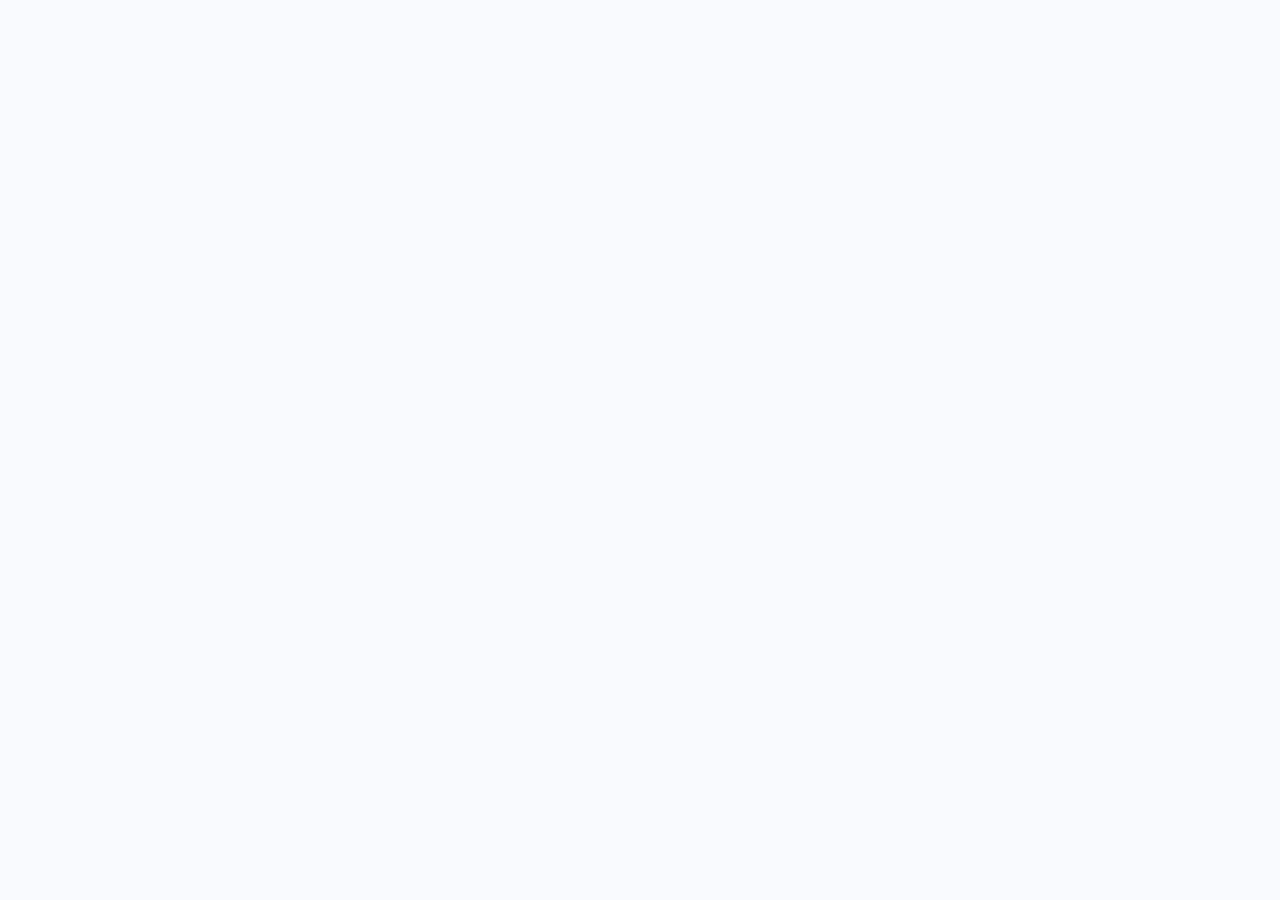
==== index.html @ 7a8f74f5 "deploy: update PHOENIX logo font size" ====
<!doctype html>
<html lang="en" data-beasties-container>
<head>
  <meta charset="utf-8">
  <title>Phoenix Labels, Stickers & Printing | Tiruppur Apparel Trims & DTF</title>
  <base href="/Phoenix-Web/">
  <meta name="viewport" content="width=device-width, initial-scale=1">
  <!-- Primary SEO Meta Tags -->
  <meta name="description" content="Tiruppur's premier garment accessories manufacturer. Specializing in high-density 3D silicone printing, DTF digital heat transfers, damask woven labels, and apparel branding trims. 100K+ pcs daily capacity with OEKO-TEX certified inks.">
  <meta name="keywords" content="Phoenix Labels, Garment Trims Tiruppur, 3D Silicone Printing, DTF Printing India, Heat Transfer Stickers, Woven Labels, Apparel Branding, Textile Printing Tiruppur">
  <meta name="author" content="Phoenix Labels, Stickers &amp; Printing">
  <meta name="robots" content="index, follow">
  <meta name="theme-color" content="#0f172a">

  <!-- Open Graph / Facebook / LinkedIn / WhatsApp Social Share Tags -->
  <meta property="og:type" content="website">
  <meta property="og:site_name" content="Phoenix Labels, Stickers &amp; Printing">
  <meta property="og:title" content="Phoenix Labels, Stickers &amp; Printing | Tiruppur Textile Trims &amp; DTF">
  <meta property="og:description" content="Tiruppur's premier garment accessories manufacturer. 3D silicone heat transfers, DTF digital transfers, and woven labels for global apparel export houses. Fast sampling &amp; direct factory pricing.">
  <meta property="og:image" content="/og-image.jpg">
  <meta property="og:image:width" content="1200">
  <meta property="og:image:height" content="630">
  <meta property="og:image:alt" content="Phoenix Apparel Branding &amp; Silicone 3D Heat Transfers">

  <!-- Twitter / X Card Meta Tags -->
  <meta name="twitter:card" content="summary_large_image">
  <meta name="twitter:title" content="Phoenix Labels, Stickers &amp; Printing | Tiruppur">
  <meta name="twitter:description" content="Commercial garment accessories, high-density 3D silicone printing, DTF digital transfers, and woven damask labels manufacturer in Tiruppur.">
  <meta name="twitter:image" content="/og-image.jpg">

  <!-- Favicon and Brand Icons -->
  <link rel="icon" type="image/svg+xml" href="favicon.svg">
  <link rel="alternate icon" type="image/png" href="favicon.png">
  <link rel="apple-touch-icon" href="favicon.png">

  <!-- Performance & Fonts Preconnect -->
  <link rel="preconnect" href="https://fonts.googleapis.com">
  <link rel="preconnect" href="https://fonts.gstatic.com" crossorigin>

  <!-- Schema.org JSON-LD Structured Data for Search Engines & Crawlers -->
  <script type="application/ld+json">
  {
    "@context": "https://schema.org",
    "@type": "LocalBusiness",
    "name": "Phoenix Labels, Stickers & Printing",
    "image": "/og-image.jpg",
    "telephone": "+919944107633",
    "email": "phoenixlabels1@gmail.com",
    "address": {
      "@type": "PostalAddress",
      "streetAddress": "Anupparpalayam Pudur",
      "addressLocality": "Tiruppur",
      "addressRegion": "Tamil Nadu",
      "postalCode": "641652",
      "addressCountry": "IN"
    },
    "geo": {
      "@type": "GeoCoordinates",
      "latitude": 11.1491,
      "longitude": 77.3089
    },
    "description": "Commercial garment accessories, high-density 3D silicone printing, DTF digital transfers, and woven labels manufacturer in Tiruppur, India.",
    "priceRange": "₹₹",
    "openingHoursSpecification": {
      "@type": "OpeningHoursSpecification",
      "dayOfWeek": [
        "Monday",
        "Tuesday",
        "Wednesday",
        "Thursday",
        "Friday",
        "Saturday",
        "Sunday"
      ],
      "opens": "00:00",
      "closes": "23:59"
    }
  }
  </script>
<style>@font-face{font-family:Inter;font-style:normal;font-weight:300;font-display:swap;src:url(https://fonts.gstatic.com/s/inter/v20/UcC73FwrK3iLTeHuS_nVMrMxCp50SjIa2JL7SUc.woff2) format("woff2");unicode-range:U+0460-052F,U+1C80-1C8A,U+20B4,U+2DE0-2DFF,U+A640-A69F,U+FE2E-FE2F}@font-face{font-family:Inter;font-style:normal;font-weight:300;font-display:swap;src:url(https://fonts.gstatic.com/s/inter/v20/UcC73FwrK3iLTeHuS_nVMrMxCp50SjIa0ZL7SUc.woff2) format("woff2");unicode-range:U+0301,U+0400-045F,U+0490-0491,U+04B0-04B1,U+2116}@font-face{font-family:Inter;font-style:normal;font-weight:300;font-display:swap;src:url(https://fonts.gstatic.com/s/inter/v20/UcC73FwrK3iLTeHuS_nVMrMxCp50SjIa2ZL7SUc.woff2) format("woff2");unicode-range:U+1F00-1FFF}@font-face{font-family:Inter;font-style:normal;font-weight:300;font-display:swap;src:url(https://fonts.gstatic.com/s/inter/v20/UcC73FwrK3iLTeHuS_nVMrMxCp50SjIa1pL7SUc.woff2) format("woff2");unicode-range:U+0370-0377,U+037A-037F,U+0384-038A,U+038C,U+038E-03A1,U+03A3-03FF}@font-face{font-family:Inter;font-style:normal;font-weight:300;font-display:swap;src:url(https://fonts.gstatic.com/s/inter/v20/UcC73FwrK3iLTeHuS_nVMrMxCp50SjIa2pL7SUc.woff2) format("woff2");unicode-range:U+0102-0103,U+0110-0111,U+0128-0129,U+0168-0169,U+01A0-01A1,U+01AF-01B0,U+0300-0301,U+0303-0304,U+0308-0309,U+0323,U+0329,U+1EA0-1EF9,U+20AB}@font-face{font-family:Inter;font-style:normal;font-weight:300;font-display:swap;src:url(https://fonts.gstatic.com/s/inter/v20/UcC73FwrK3iLTeHuS_nVMrMxCp50SjIa25L7SUc.woff2) format("woff2");unicode-range:U+0100-02BA,U+02BD-02C5,U+02C7-02CC,U+02CE-02D7,U+02DD-02FF,U+0304,U+0308,U+0329,U+1D00-1DBF,U+1E00-1E9F,U+1EF2-1EFF,U+2020,U+20A0-20AB,U+20AD-20C0,U+2113,U+2C60-2C7F,U+A720-A7FF}@font-face{font-family:Inter;font-style:normal;font-weight:300;font-display:swap;src:url(https://fonts.gstatic.com/s/inter/v20/UcC73FwrK3iLTeHuS_nVMrMxCp50SjIa1ZL7.woff2) format("woff2");unicode-range:U+0000-00FF,U+0131,U+0152-0153,U+02BB-02BC,U+02C6,U+02DA,U+02DC,U+0304,U+0308,U+0329,U+2000-206F,U+20AC,U+2122,U+2191,U+2193,U+2212,U+2215,U+FEFF,U+FFFD}@font-face{font-family:Inter;font-style:normal;font-weight:400;font-display:swap;src:url(https://fonts.gstatic.com/s/inter/v20/UcC73FwrK3iLTeHuS_nVMrMxCp50SjIa2JL7SUc.woff2) format("woff2");unicode-range:U+0460-052F,U+1C80-1C8A,U+20B4,U+2DE0-2DFF,U+A640-A69F,U+FE2E-FE2F}@font-face{font-family:Inter;font-style:normal;font-weight:400;font-display:swap;src:url(https://fonts.gstatic.com/s/inter/v20/UcC73FwrK3iLTeHuS_nVMrMxCp50SjIa0ZL7SUc.woff2) format("woff2");unicode-range:U+0301,U+0400-045F,U+0490-0491,U+04B0-04B1,U+2116}@font-face{font-family:Inter;font-style:normal;font-weight:400;font-display:swap;src:url(https://fonts.gstatic.com/s/inter/v20/UcC73FwrK3iLTeHuS_nVMrMxCp50SjIa2ZL7SUc.woff2) format("woff2");unicode-range:U+1F00-1FFF}@font-face{font-family:Inter;font-style:normal;font-weight:400;font-display:swap;src:url(https://fonts.gstatic.com/s/inter/v20/UcC73FwrK3iLTeHuS_nVMrMxCp50SjIa1pL7SUc.woff2) format("woff2");unicode-range:U+0370-0377,U+037A-037F,U+0384-038A,U+038C,U+038E-03A1,U+03A3-03FF}@font-face{font-family:Inter;font-style:normal;font-weight:400;font-display:swap;src:url(https://fonts.gstatic.com/s/inter/v20/UcC73FwrK3iLTeHuS_nVMrMxCp50SjIa2pL7SUc.woff2) format("woff2");unicode-range:U+0102-0103,U+0110-0111,U+0128-0129,U+0168-0169,U+01A0-01A1,U+01AF-01B0,U+0300-0301,U+0303-0304,U+0308-0309,U+0323,U+0329,U+1EA0-1EF9,U+20AB}@font-face{font-family:Inter;font-style:normal;font-weight:400;font-display:swap;src:url(https://fonts.gstatic.com/s/inter/v20/UcC73FwrK3iLTeHuS_nVMrMxCp50SjIa25L7SUc.woff2) format("woff2");unicode-range:U+0100-02BA,U+02BD-02C5,U+02C7-02CC,U+02CE-02D7,U+02DD-02FF,U+0304,U+0308,U+0329,U+1D00-1DBF,U+1E00-1E9F,U+1EF2-1EFF,U+2020,U+20A0-20AB,U+20AD-20C0,U+2113,U+2C60-2C7F,U+A720-A7FF}@font-face{font-family:Inter;font-style:normal;font-weight:400;font-display:swap;src:url(https://fonts.gstatic.com/s/inter/v20/UcC73FwrK3iLTeHuS_nVMrMxCp50SjIa1ZL7.woff2) format("woff2");unicode-range:U+0000-00FF,U+0131,U+0152-0153,U+02BB-02BC,U+02C6,U+02DA,U+02DC,U+0304,U+0308,U+0329,U+2000-206F,U+20AC,U+2122,U+2191,U+2193,U+2212,U+2215,U+FEFF,U+FFFD}@font-face{font-family:Inter;font-style:normal;font-weight:500;font-display:swap;src:url(https://fonts.gstatic.com/s/inter/v20/UcC73FwrK3iLTeHuS_nVMrMxCp50SjIa2JL7SUc.woff2) format("woff2");unicode-range:U+0460-052F,U+1C80-1C8A,U+20B4,U+2DE0-2DFF,U+A640-A69F,U+FE2E-FE2F}@font-face{font-family:Inter;font-style:normal;font-weight:500;font-display:swap;src:url(https://fonts.gstatic.com/s/inter/v20/UcC73FwrK3iLTeHuS_nVMrMxCp50SjIa0ZL7SUc.woff2) format("woff2");unicode-range:U+0301,U+0400-045F,U+0490-0491,U+04B0-04B1,U+2116}@font-face{font-family:Inter;font-style:normal;font-weight:500;font-display:swap;src:url(https://fonts.gstatic.com/s/inter/v20/UcC73FwrK3iLTeHuS_nVMrMxCp50SjIa2ZL7SUc.woff2) format("woff2");unicode-range:U+1F00-1FFF}@font-face{font-family:Inter;font-style:normal;font-weight:500;font-display:swap;src:url(https://fonts.gstatic.com/s/inter/v20/UcC73FwrK3iLTeHuS_nVMrMxCp50SjIa1pL7SUc.woff2) format("woff2");unicode-range:U+0370-0377,U+037A-037F,U+0384-038A,U+038C,U+038E-03A1,U+03A3-03FF}@font-face{font-family:Inter;font-style:normal;font-weight:500;font-display:swap;src:url(https://fonts.gstatic.com/s/inter/v20/UcC73FwrK3iLTeHuS_nVMrMxCp50SjIa2pL7SUc.woff2) format("woff2");unicode-range:U+0102-0103,U+0110-0111,U+0128-0129,U+0168-0169,U+01A0-01A1,U+01AF-01B0,U+0300-0301,U+0303-0304,U+0308-0309,U+0323,U+0329,U+1EA0-1EF9,U+20AB}@font-face{font-family:Inter;font-style:normal;font-weight:500;font-display:swap;src:url(https://fonts.gstatic.com/s/inter/v20/UcC73FwrK3iLTeHuS_nVMrMxCp50SjIa25L7SUc.woff2) format("woff2");unicode-range:U+0100-02BA,U+02BD-02C5,U+02C7-02CC,U+02CE-02D7,U+02DD-02FF,U+0304,U+0308,U+0329,U+1D00-1DBF,U+1E00-1E9F,U+1EF2-1EFF,U+2020,U+20A0-20AB,U+20AD-20C0,U+2113,U+2C60-2C7F,U+A720-A7FF}@font-face{font-family:Inter;font-style:normal;font-weight:500;font-display:swap;src:url(https://fonts.gstatic.com/s/inter/v20/UcC73FwrK3iLTeHuS_nVMrMxCp50SjIa1ZL7.woff2) format("woff2");unicode-range:U+0000-00FF,U+0131,U+0152-0153,U+02BB-02BC,U+02C6,U+02DA,U+02DC,U+0304,U+0308,U+0329,U+2000-206F,U+20AC,U+2122,U+2191,U+2193,U+2212,U+2215,U+FEFF,U+FFFD}@font-face{font-family:Inter;font-style:normal;font-weight:600;font-display:swap;src:url(https://fonts.gstatic.com/s/inter/v20/UcC73FwrK3iLTeHuS_nVMrMxCp50SjIa2JL7SUc.woff2) format("woff2");unicode-range:U+0460-052F,U+1C80-1C8A,U+20B4,U+2DE0-2DFF,U+A640-A69F,U+FE2E-FE2F}@font-face{font-family:Inter;font-style:normal;font-weight:600;font-display:swap;src:url(https://fonts.gstatic.com/s/inter/v20/UcC73FwrK3iLTeHuS_nVMrMxCp50SjIa0ZL7SUc.woff2) format("woff2");unicode-range:U+0301,U+0400-045F,U+0490-0491,U+04B0-04B1,U+2116}@font-face{font-family:Inter;font-style:normal;font-weight:600;font-display:swap;src:url(https://fonts.gstatic.com/s/inter/v20/UcC73FwrK3iLTeHuS_nVMrMxCp50SjIa2ZL7SUc.woff2) format("woff2");unicode-range:U+1F00-1FFF}@font-face{font-family:Inter;font-style:normal;font-weight:600;font-display:swap;src:url(https://fonts.gstatic.com/s/inter/v20/UcC73FwrK3iLTeHuS_nVMrMxCp50SjIa1pL7SUc.woff2) format("woff2");unicode-range:U+0370-0377,U+037A-037F,U+0384-038A,U+038C,U+038E-03A1,U+03A3-03FF}@font-face{font-family:Inter;font-style:normal;font-weight:600;font-display:swap;src:url(https://fonts.gstatic.com/s/inter/v20/UcC73FwrK3iLTeHuS_nVMrMxCp50SjIa2pL7SUc.woff2) format("woff2");unicode-range:U+0102-0103,U+0110-0111,U+0128-0129,U+0168-0169,U+01A0-01A1,U+01AF-01B0,U+0300-0301,U+0303-0304,U+0308-0309,U+0323,U+0329,U+1EA0-1EF9,U+20AB}@font-face{font-family:Inter;font-style:normal;font-weight:600;font-display:swap;src:url(https://fonts.gstatic.com/s/inter/v20/UcC73FwrK3iLTeHuS_nVMrMxCp50SjIa25L7SUc.woff2) format("woff2");unicode-range:U+0100-02BA,U+02BD-02C5,U+02C7-02CC,U+02CE-02D7,U+02DD-02FF,U+0304,U+0308,U+0329,U+1D00-1DBF,U+1E00-1E9F,U+1EF2-1EFF,U+2020,U+20A0-20AB,U+20AD-20C0,U+2113,U+2C60-2C7F,U+A720-A7FF}@font-face{font-family:Inter;font-style:normal;font-weight:600;font-display:swap;src:url(https://fonts.gstatic.com/s/inter/v20/UcC73FwrK3iLTeHuS_nVMrMxCp50SjIa1ZL7.woff2) format("woff2");unicode-range:U+0000-00FF,U+0131,U+0152-0153,U+02BB-02BC,U+02C6,U+02DA,U+02DC,U+0304,U+0308,U+0329,U+2000-206F,U+20AC,U+2122,U+2191,U+2193,U+2212,U+2215,U+FEFF,U+FFFD}@font-face{font-family:Inter;font-style:normal;font-weight:700;font-display:swap;src:url(https://fonts.gstatic.com/s/inter/v20/UcC73FwrK3iLTeHuS_nVMrMxCp50SjIa2JL7SUc.woff2) format("woff2");unicode-range:U+0460-052F,U+1C80-1C8A,U+20B4,U+2DE0-2DFF,U+A640-A69F,U+FE2E-FE2F}@font-face{font-family:Inter;font-style:normal;font-weight:700;font-display:swap;src:url(https://fonts.gstatic.com/s/inter/v20/UcC73FwrK3iLTeHuS_nVMrMxCp50SjIa0ZL7SUc.woff2) format("woff2");unicode-range:U+0301,U+0400-045F,U+0490-0491,U+04B0-04B1,U+2116}@font-face{font-family:Inter;font-style:normal;font-weight:700;font-display:swap;src:url(https://fonts.gstatic.com/s/inter/v20/UcC73FwrK3iLTeHuS_nVMrMxCp50SjIa2ZL7SUc.woff2) format("woff2");unicode-range:U+1F00-1FFF}@font-face{font-family:Inter;font-style:normal;font-weight:700;font-display:swap;src:url(https://fonts.gstatic.com/s/inter/v20/UcC73FwrK3iLTeHuS_nVMrMxCp50SjIa1pL7SUc.woff2) format("woff2");unicode-range:U+0370-0377,U+037A-037F,U+0384-038A,U+038C,U+038E-03A1,U+03A3-03FF}@font-face{font-family:Inter;font-style:normal;font-weight:700;font-display:swap;src:url(https://fonts.gstatic.com/s/inter/v20/UcC73FwrK3iLTeHuS_nVMrMxCp50SjIa2pL7SUc.woff2) format("woff2");unicode-range:U+0102-0103,U+0110-0111,U+0128-0129,U+0168-0169,U+01A0-01A1,U+01AF-01B0,U+0300-0301,U+0303-0304,U+0308-0309,U+0323,U+0329,U+1EA0-1EF9,U+20AB}@font-face{font-family:Inter;font-style:normal;font-weight:700;font-display:swap;src:url(https://fonts.gstatic.com/s/inter/v20/UcC73FwrK3iLTeHuS_nVMrMxCp50SjIa25L7SUc.woff2) format("woff2");unicode-range:U+0100-02BA,U+02BD-02C5,U+02C7-02CC,U+02CE-02D7,U+02DD-02FF,U+0304,U+0308,U+0329,U+1D00-1DBF,U+1E00-1E9F,U+1EF2-1EFF,U+2020,U+20A0-20AB,U+20AD-20C0,U+2113,U+2C60-2C7F,U+A720-A7FF}@font-face{font-family:Inter;font-style:normal;font-weight:700;font-display:swap;src:url(https://fonts.gstatic.com/s/inter/v20/UcC73FwrK3iLTeHuS_nVMrMxCp50SjIa1ZL7.woff2) format("woff2");unicode-range:U+0000-00FF,U+0131,U+0152-0153,U+02BB-02BC,U+02C6,U+02DA,U+02DC,U+0304,U+0308,U+0329,U+2000-206F,U+20AC,U+2122,U+2191,U+2193,U+2212,U+2215,U+FEFF,U+FFFD}@font-face{font-family:Plus Jakarta Sans;font-style:normal;font-weight:300;font-display:swap;src:url(https://fonts.gstatic.com/s/plusjakartasans/v12/LDIoaomQNQcsA88c7O9yZ4KMCoOg4Ko70yyygA.woff2) format("woff2");unicode-range:U+0460-052F,U+1C80-1C8A,U+20B4,U+2DE0-2DFF,U+A640-A69F,U+FE2E-FE2F}@font-face{font-family:Plus Jakarta Sans;font-style:normal;font-weight:300;font-display:swap;src:url(https://fonts.gstatic.com/s/plusjakartasans/v12/LDIoaomQNQcsA88c7O9yZ4KMCoOg4Ko50yyygA.woff2) format("woff2");unicode-range:U+0102-0103,U+0110-0111,U+0128-0129,U+0168-0169,U+01A0-01A1,U+01AF-01B0,U+0300-0301,U+0303-0304,U+0308-0309,U+0323,U+0329,U+1EA0-1EF9,U+20AB}@font-face{font-family:Plus Jakarta Sans;font-style:normal;font-weight:300;font-display:swap;src:url(https://fonts.gstatic.com/s/plusjakartasans/v12/LDIoaomQNQcsA88c7O9yZ4KMCoOg4Ko40yyygA.woff2) format("woff2");unicode-range:U+0100-02BA,U+02BD-02C5,U+02C7-02CC,U+02CE-02D7,U+02DD-02FF,U+0304,U+0308,U+0329,U+1D00-1DBF,U+1E00-1E9F,U+1EF2-1EFF,U+2020,U+20A0-20AB,U+20AD-20C0,U+2113,U+2C60-2C7F,U+A720-A7FF}@font-face{font-family:Plus Jakarta Sans;font-style:normal;font-weight:300;font-display:swap;src:url(https://fonts.gstatic.com/s/plusjakartasans/v12/LDIoaomQNQcsA88c7O9yZ4KMCoOg4Ko20yw.woff2) format("woff2");unicode-range:U+0000-00FF,U+0131,U+0152-0153,U+02BB-02BC,U+02C6,U+02DA,U+02DC,U+0304,U+0308,U+0329,U+2000-206F,U+20AC,U+2122,U+2191,U+2193,U+2212,U+2215,U+FEFF,U+FFFD}@font-face{font-family:Plus Jakarta Sans;font-style:normal;font-weight:400;font-display:swap;src:url(https://fonts.gstatic.com/s/plusjakartasans/v12/LDIoaomQNQcsA88c7O9yZ4KMCoOg4Ko70yyygA.woff2) format("woff2");unicode-range:U+0460-052F,U+1C80-1C8A,U+20B4,U+2DE0-2DFF,U+A640-A69F,U+FE2E-FE2F}@font-face{font-family:Plus Jakarta Sans;font-style:normal;font-weight:400;font-display:swap;src:url(https://fonts.gstatic.com/s/plusjakartasans/v12/LDIoaomQNQcsA88c7O9yZ4KMCoOg4Ko50yyygA.woff2) format("woff2");unicode-range:U+0102-0103,U+0110-0111,U+0128-0129,U+0168-0169,U+01A0-01A1,U+01AF-01B0,U+0300-0301,U+0303-0304,U+0308-0309,U+0323,U+0329,U+1EA0-1EF9,U+20AB}@font-face{font-family:Plus Jakarta Sans;font-style:normal;font-weight:400;font-display:swap;src:url(https://fonts.gstatic.com/s/plusjakartasans/v12/LDIoaomQNQcsA88c7O9yZ4KMCoOg4Ko40yyygA.woff2) format("woff2");unicode-range:U+0100-02BA,U+02BD-02C5,U+02C7-02CC,U+02CE-02D7,U+02DD-02FF,U+0304,U+0308,U+0329,U+1D00-1DBF,U+1E00-1E9F,U+1EF2-1EFF,U+2020,U+20A0-20AB,U+20AD-20C0,U+2113,U+2C60-2C7F,U+A720-A7FF}@font-face{font-family:Plus Jakarta Sans;font-style:normal;font-weight:400;font-display:swap;src:url(https://fonts.gstatic.com/s/plusjakartasans/v12/LDIoaomQNQcsA88c7O9yZ4KMCoOg4Ko20yw.woff2) format("woff2");unicode-range:U+0000-00FF,U+0131,U+0152-0153,U+02BB-02BC,U+02C6,U+02DA,U+02DC,U+0304,U+0308,U+0329,U+2000-206F,U+20AC,U+2122,U+2191,U+2193,U+2212,U+2215,U+FEFF,U+FFFD}@font-face{font-family:Plus Jakarta Sans;font-style:normal;font-weight:500;font-display:swap;src:url(https://fonts.gstatic.com/s/plusjakartasans/v12/LDIoaomQNQcsA88c7O9yZ4KMCoOg4Ko70yyygA.woff2) format("woff2");unicode-range:U+0460-052F,U+1C80-1C8A,U+20B4,U+2DE0-2DFF,U+A640-A69F,U+FE2E-FE2F}@font-face{font-family:Plus Jakarta Sans;font-style:normal;font-weight:500;font-display:swap;src:url(https://fonts.gstatic.com/s/plusjakartasans/v12/LDIoaomQNQcsA88c7O9yZ4KMCoOg4Ko50yyygA.woff2) format("woff2");unicode-range:U+0102-0103,U+0110-0111,U+0128-0129,U+0168-0169,U+01A0-01A1,U+01AF-01B0,U+0300-0301,U+0303-0304,U+0308-0309,U+0323,U+0329,U+1EA0-1EF9,U+20AB}@font-face{font-family:Plus Jakarta Sans;font-style:normal;font-weight:500;font-display:swap;src:url(https://fonts.gstatic.com/s/plusjakartasans/v12/LDIoaomQNQcsA88c7O9yZ4KMCoOg4Ko40yyygA.woff2) format("woff2");unicode-range:U+0100-02BA,U+02BD-02C5,U+02C7-02CC,U+02CE-02D7,U+02DD-02FF,U+0304,U+0308,U+0329,U+1D00-1DBF,U+1E00-1E9F,U+1EF2-1EFF,U+2020,U+20A0-20AB,U+20AD-20C0,U+2113,U+2C60-2C7F,U+A720-A7FF}@font-face{font-family:Plus Jakarta Sans;font-style:normal;font-weight:500;font-display:swap;src:url(https://fonts.gstatic.com/s/plusjakartasans/v12/LDIoaomQNQcsA88c7O9yZ4KMCoOg4Ko20yw.woff2) format("woff2");unicode-range:U+0000-00FF,U+0131,U+0152-0153,U+02BB-02BC,U+02C6,U+02DA,U+02DC,U+0304,U+0308,U+0329,U+2000-206F,U+20AC,U+2122,U+2191,U+2193,U+2212,U+2215,U+FEFF,U+FFFD}@font-face{font-family:Plus Jakarta Sans;font-style:normal;font-weight:600;font-display:swap;src:url(https://fonts.gstatic.com/s/plusjakartasans/v12/LDIoaomQNQcsA88c7O9yZ4KMCoOg4Ko70yyygA.woff2) format("woff2");unicode-range:U+0460-052F,U+1C80-1C8A,U+20B4,U+2DE0-2DFF,U+A640-A69F,U+FE2E-FE2F}@font-face{font-family:Plus Jakarta Sans;font-style:normal;font-weight:600;font-display:swap;src:url(https://fonts.gstatic.com/s/plusjakartasans/v12/LDIoaomQNQcsA88c7O9yZ4KMCoOg4Ko50yyygA.woff2) format("woff2");unicode-range:U+0102-0103,U+0110-0111,U+0128-0129,U+0168-0169,U+01A0-01A1,U+01AF-01B0,U+0300-0301,U+0303-0304,U+0308-0309,U+0323,U+0329,U+1EA0-1EF9,U+20AB}@font-face{font-family:Plus Jakarta Sans;font-style:normal;font-weight:600;font-display:swap;src:url(https://fonts.gstatic.com/s/plusjakartasans/v12/LDIoaomQNQcsA88c7O9yZ4KMCoOg4Ko40yyygA.woff2) format("woff2");unicode-range:U+0100-02BA,U+02BD-02C5,U+02C7-02CC,U+02CE-02D7,U+02DD-02FF,U+0304,U+0308,U+0329,U+1D00-1DBF,U+1E00-1E9F,U+1EF2-1EFF,U+2020,U+20A0-20AB,U+20AD-20C0,U+2113,U+2C60-2C7F,U+A720-A7FF}@font-face{font-family:Plus Jakarta Sans;font-style:normal;font-weight:600;font-display:swap;src:url(https://fonts.gstatic.com/s/plusjakartasans/v12/LDIoaomQNQcsA88c7O9yZ4KMCoOg4Ko20yw.woff2) format("woff2");unicode-range:U+0000-00FF,U+0131,U+0152-0153,U+02BB-02BC,U+02C6,U+02DA,U+02DC,U+0304,U+0308,U+0329,U+2000-206F,U+20AC,U+2122,U+2191,U+2193,U+2212,U+2215,U+FEFF,U+FFFD}@font-face{font-family:Plus Jakarta Sans;font-style:normal;font-weight:700;font-display:swap;src:url(https://fonts.gstatic.com/s/plusjakartasans/v12/LDIoaomQNQcsA88c7O9yZ4KMCoOg4Ko70yyygA.woff2) format("woff2");unicode-range:U+0460-052F,U+1C80-1C8A,U+20B4,U+2DE0-2DFF,U+A640-A69F,U+FE2E-FE2F}@font-face{font-family:Plus Jakarta Sans;font-style:normal;font-weight:700;font-display:swap;src:url(https://fonts.gstatic.com/s/plusjakartasans/v12/LDIoaomQNQcsA88c7O9yZ4KMCoOg4Ko50yyygA.woff2) format("woff2");unicode-range:U+0102-0103,U+0110-0111,U+0128-0129,U+0168-0169,U+01A0-01A1,U+01AF-01B0,U+0300-0301,U+0303-0304,U+0308-0309,U+0323,U+0329,U+1EA0-1EF9,U+20AB}@font-face{font-family:Plus Jakarta Sans;font-style:normal;font-weight:700;font-display:swap;src:url(https://fonts.gstatic.com/s/plusjakartasans/v12/LDIoaomQNQcsA88c7O9yZ4KMCoOg4Ko40yyygA.woff2) format("woff2");unicode-range:U+0100-02BA,U+02BD-02C5,U+02C7-02CC,U+02CE-02D7,U+02DD-02FF,U+0304,U+0308,U+0329,U+1D00-1DBF,U+1E00-1E9F,U+1EF2-1EFF,U+2020,U+20A0-20AB,U+20AD-20C0,U+2113,U+2C60-2C7F,U+A720-A7FF}@font-face{font-family:Plus Jakarta Sans;font-style:normal;font-weight:700;font-display:swap;src:url(https://fonts.gstatic.com/s/plusjakartasans/v12/LDIoaomQNQcsA88c7O9yZ4KMCoOg4Ko20yw.woff2) format("woff2");unicode-range:U+0000-00FF,U+0131,U+0152-0153,U+02BB-02BC,U+02C6,U+02DA,U+02DC,U+0304,U+0308,U+0329,U+2000-206F,U+20AC,U+2122,U+2191,U+2193,U+2212,U+2215,U+FEFF,U+FFFD}@font-face{font-family:Plus Jakarta Sans;font-style:normal;font-weight:800;font-display:swap;src:url(https://fonts.gstatic.com/s/plusjakartasans/v12/LDIoaomQNQcsA88c7O9yZ4KMCoOg4Ko70yyygA.woff2) format("woff2");unicode-range:U+0460-052F,U+1C80-1C8A,U+20B4,U+2DE0-2DFF,U+A640-A69F,U+FE2E-FE2F}@font-face{font-family:Plus Jakarta Sans;font-style:normal;font-weight:800;font-display:swap;src:url(https://fonts.gstatic.com/s/plusjakartasans/v12/LDIoaomQNQcsA88c7O9yZ4KMCoOg4Ko50yyygA.woff2) format("woff2");unicode-range:U+0102-0103,U+0110-0111,U+0128-0129,U+0168-0169,U+01A0-01A1,U+01AF-01B0,U+0300-0301,U+0303-0304,U+0308-0309,U+0323,U+0329,U+1EA0-1EF9,U+20AB}@font-face{font-family:Plus Jakarta Sans;font-style:normal;font-weight:800;font-display:swap;src:url(https://fonts.gstatic.com/s/plusjakartasans/v12/LDIoaomQNQcsA88c7O9yZ4KMCoOg4Ko40yyygA.woff2) format("woff2");unicode-range:U+0100-02BA,U+02BD-02C5,U+02C7-02CC,U+02CE-02D7,U+02DD-02FF,U+0304,U+0308,U+0329,U+1D00-1DBF,U+1E00-1E9F,U+1EF2-1EFF,U+2020,U+20A0-20AB,U+20AD-20C0,U+2113,U+2C60-2C7F,U+A720-A7FF}@font-face{font-family:Plus Jakarta Sans;font-style:normal;font-weight:800;font-display:swap;src:url(https://fonts.gstatic.com/s/plusjakartasans/v12/LDIoaomQNQcsA88c7O9yZ4KMCoOg4Ko20yw.woff2) format("woff2");unicode-range:U+0000-00FF,U+0131,U+0152-0153,U+02BB-02BC,U+02C6,U+02DA,U+02DC,U+0304,U+0308,U+0329,U+2000-206F,U+20AC,U+2122,U+2191,U+2193,U+2212,U+2215,U+FEFF,U+FFFD}*,:before,:after{--tw-border-spacing-x:0;--tw-border-spacing-y:0;--tw-translate-x:0;--tw-translate-y:0;--tw-rotate:0;--tw-skew-x:0;--tw-skew-y:0;--tw-scale-x:1;--tw-scale-y:1;--tw-pan-x: ;--tw-pan-y: ;--tw-pinch-zoom: ;--tw-scroll-snap-strictness:proximity;--tw-gradient-from-position: ;--tw-gradient-via-position: ;--tw-gradient-to-position: ;--tw-ordinal: ;--tw-slashed-zero: ;--tw-numeric-figure: ;--tw-numeric-spacing: ;--tw-numeric-fraction: ;--tw-ring-inset: ;--tw-ring-offset-width:0px;--tw-ring-offset-color:#fff;--tw-ring-color:rgb(59 130 246 / .5);--tw-ring-offset-shadow:0 0 #0000;--tw-ring-shadow:0 0 #0000;--tw-shadow:0 0 #0000;--tw-shadow-colored:0 0 #0000;--tw-blur: ;--tw-brightness: ;--tw-contrast: ;--tw-grayscale: ;--tw-hue-rotate: ;--tw-invert: ;--tw-saturate: ;--tw-sepia: ;--tw-drop-shadow: ;--tw-backdrop-blur: ;--tw-backdrop-brightness: ;--tw-backdrop-contrast: ;--tw-backdrop-grayscale: ;--tw-backdrop-hue-rotate: ;--tw-backdrop-invert: ;--tw-backdrop-opacity: ;--tw-backdrop-saturate: ;--tw-backdrop-sepia: ;--tw-contain-size: ;--tw-contain-layout: ;--tw-contain-paint: ;--tw-contain-style: }*,:before,:after{box-sizing:border-box;border-width:0;border-style:solid;border-color:#e5e7eb}:before,:after{--tw-content:""}html{line-height:1.5;-webkit-text-size-adjust:100%;-moz-tab-size:4;tab-size:4;font-family:Plus Jakarta Sans,Inter,system-ui,sans-serif;font-feature-settings:normal;font-variation-settings:normal;-webkit-tap-highlight-color:transparent}body{margin:0;line-height:inherit}html{scroll-behavior:smooth;font-family:Plus Jakarta Sans,Inter,system-ui,sans-serif}body{--tw-bg-opacity:1;background-color:rgb(248 250 252 / var(--tw-bg-opacity, 1));--tw-text-opacity:1;color:rgb(15 23 42 / var(--tw-text-opacity, 1));-webkit-font-smoothing:antialiased;-moz-osx-font-smoothing:grayscale}body *::selection{--tw-bg-opacity:1;background-color:rgb(234 88 12 / var(--tw-bg-opacity, 1));--tw-text-opacity:1;color:rgb(255 255 255 / var(--tw-text-opacity, 1))}body::selection{--tw-bg-opacity:1;background-color:rgb(234 88 12 / var(--tw-bg-opacity, 1));--tw-text-opacity:1;color:rgb(255 255 255 / var(--tw-text-opacity, 1))}.bg-slate-50{--tw-bg-opacity:1;background-color:rgb(248 250 252 / var(--tw-bg-opacity, 1))}.text-slate-900{--tw-text-opacity:1;color:rgb(15 23 42 / var(--tw-text-opacity, 1))}.antialiased{-webkit-font-smoothing:antialiased;-moz-osx-font-smoothing:grayscale}</style><link rel="stylesheet" href="styles-J5ZY5K74.css" media="print" onload="this.media='all'"><noscript><link rel="stylesheet" href="styles-J5ZY5K74.css"></noscript></head>
<body class="bg-slate-50 text-slate-900 antialiased">
  <app-root></app-root>
<script src="main-LXZXOJK6.js" type="module"></script></body>
</html>
---- styles-J5ZY5K74.css ----
@font-face{font-family:Inter;font-style:normal;font-weight:300;font-display:swap;src:url(https://fonts.gstatic.com/s/inter/v20/UcC73FwrK3iLTeHuS_nVMrMxCp50SjIa2JL7SUc.woff2) format("woff2");unicode-range:U+0460-052F,U+1C80-1C8A,U+20B4,U+2DE0-2DFF,U+A640-A69F,U+FE2E-FE2F}@font-face{font-family:Inter;font-style:normal;font-weight:300;font-display:swap;src:url(https://fonts.gstatic.com/s/inter/v20/UcC73FwrK3iLTeHuS_nVMrMxCp50SjIa0ZL7SUc.woff2) format("woff2");unicode-range:U+0301,U+0400-045F,U+0490-0491,U+04B0-04B1,U+2116}@font-face{font-family:Inter;font-style:normal;font-weight:300;font-display:swap;src:url(https://fonts.gstatic.com/s/inter/v20/UcC73FwrK3iLTeHuS_nVMrMxCp50SjIa2ZL7SUc.woff2) format("woff2");unicode-range:U+1F00-1FFF}@font-face{font-family:Inter;font-style:normal;font-weight:300;font-display:swap;src:url(https://fonts.gstatic.com/s/inter/v20/UcC73FwrK3iLTeHuS_nVMrMxCp50SjIa1pL7SUc.woff2) format("woff2");unicode-range:U+0370-0377,U+037A-037F,U+0384-038A,U+038C,U+038E-03A1,U+03A3-03FF}@font-face{font-family:Inter;font-style:normal;font-weight:300;font-display:swap;src:url(https://fonts.gstatic.com/s/inter/v20/UcC73FwrK3iLTeHuS_nVMrMxCp50SjIa2pL7SUc.woff2) format("woff2");unicode-range:U+0102-0103,U+0110-0111,U+0128-0129,U+0168-0169,U+01A0-01A1,U+01AF-01B0,U+0300-0301,U+0303-0304,U+0308-0309,U+0323,U+0329,U+1EA0-1EF9,U+20AB}@font-face{font-family:Inter;font-style:normal;font-weight:300;font-display:swap;src:url(https://fonts.gstatic.com/s/inter/v20/UcC73FwrK3iLTeHuS_nVMrMxCp50SjIa25L7SUc.woff2) format("woff2");unicode-range:U+0100-02BA,U+02BD-02C5,U+02C7-02CC,U+02CE-02D7,U+02DD-02FF,U+0304,U+0308,U+0329,U+1D00-1DBF,U+1E00-1E9F,U+1EF2-1EFF,U+2020,U+20A0-20AB,U+20AD-20C0,U+2113,U+2C60-2C7F,U+A720-A7FF}@font-face{font-family:Inter;font-style:normal;font-weight:300;font-display:swap;src:url(https://fonts.gstatic.com/s/inter/v20/UcC73FwrK3iLTeHuS_nVMrMxCp50SjIa1ZL7.woff2) format("woff2");unicode-range:U+0000-00FF,U+0131,U+0152-0153,U+02BB-02BC,U+02C6,U+02DA,U+02DC,U+0304,U+0308,U+0329,U+2000-206F,U+20AC,U+2122,U+2191,U+2193,U+2212,U+2215,U+FEFF,U+FFFD}@font-face{font-family:Inter;font-style:normal;font-weight:400;font-display:swap;src:url(https://fonts.gstatic.com/s/inter/v20/UcC73FwrK3iLTeHuS_nVMrMxCp50SjIa2JL7SUc.woff2) format("woff2");unicode-range:U+0460-052F,U+1C80-1C8A,U+20B4,U+2DE0-2DFF,U+A640-A69F,U+FE2E-FE2F}@font-face{font-family:Inter;font-style:normal;font-weight:400;font-display:swap;src:url(https://fonts.gstatic.com/s/inter/v20/UcC73FwrK3iLTeHuS_nVMrMxCp50SjIa0ZL7SUc.woff2) format("woff2");unicode-range:U+0301,U+0400-045F,U+0490-0491,U+04B0-04B1,U+2116}@font-face{font-family:Inter;font-style:normal;font-weight:400;font-display:swap;src:url(https://fonts.gstatic.com/s/inter/v20/UcC73FwrK3iLTeHuS_nVMrMxCp50SjIa2ZL7SUc.woff2) format("woff2");unicode-range:U+1F00-1FFF}@font-face{font-family:Inter;font-style:normal;font-weight:400;font-display:swap;src:url(https://fonts.gstatic.com/s/inter/v20/UcC73FwrK3iLTeHuS_nVMrMxCp50SjIa1pL7SUc.woff2) format("woff2");unicode-range:U+0370-0377,U+037A-037F,U+0384-038A,U+038C,U+038E-03A1,U+03A3-03FF}@font-face{font-family:Inter;font-style:normal;font-weight:400;font-display:swap;src:url(https://fonts.gstatic.com/s/inter/v20/UcC73FwrK3iLTeHuS_nVMrMxCp50SjIa2pL7SUc.woff2) format("woff2");unicode-range:U+0102-0103,U+0110-0111,U+0128-0129,U+0168-0169,U+01A0-01A1,U+01AF-01B0,U+0300-0301,U+0303-0304,U+0308-0309,U+0323,U+0329,U+1EA0-1EF9,U+20AB}@font-face{font-family:Inter;font-style:normal;font-weight:400;font-display:swap;src:url(https://fonts.gstatic.com/s/inter/v20/UcC73FwrK3iLTeHuS_nVMrMxCp50SjIa25L7SUc.woff2) format("woff2");unicode-range:U+0100-02BA,U+02BD-02C5,U+02C7-02CC,U+02CE-02D7,U+02DD-02FF,U+0304,U+0308,U+0329,U+1D00-1DBF,U+1E00-1E9F,U+1EF2-1EFF,U+2020,U+20A0-20AB,U+20AD-20C0,U+2113,U+2C60-2C7F,U+A720-A7FF}@font-face{font-family:Inter;font-style:normal;font-weight:400;font-display:swap;src:url(https://fonts.gstatic.com/s/inter/v20/UcC73FwrK3iLTeHuS_nVMrMxCp50SjIa1ZL7.woff2) format("woff2");unicode-range:U+0000-00FF,U+0131,U+0152-0153,U+02BB-02BC,U+02C6,U+02DA,U+02DC,U+0304,U+0308,U+0329,U+2000-206F,U+20AC,U+2122,U+2191,U+2193,U+2212,U+2215,U+FEFF,U+FFFD}@font-face{font-family:Inter;font-style:normal;font-weight:500;font-display:swap;src:url(https://fonts.gstatic.com/s/inter/v20/UcC73FwrK3iLTeHuS_nVMrMxCp50SjIa2JL7SUc.woff2) format("woff2");unicode-range:U+0460-052F,U+1C80-1C8A,U+20B4,U+2DE0-2DFF,U+A640-A69F,U+FE2E-FE2F}@font-face{font-family:Inter;font-style:normal;font-weight:500;font-display:swap;src:url(https://fonts.gstatic.com/s/inter/v20/UcC73FwrK3iLTeHuS_nVMrMxCp50SjIa0ZL7SUc.woff2) format("woff2");unicode-range:U+0301,U+0400-045F,U+0490-0491,U+04B0-04B1,U+2116}@font-face{font-family:Inter;font-style:normal;font-weight:500;font-display:swap;src:url(https://fonts.gstatic.com/s/inter/v20/UcC73FwrK3iLTeHuS_nVMrMxCp50SjIa2ZL7SUc.woff2) format("woff2");unicode-range:U+1F00-1FFF}@font-face{font-family:Inter;font-style:normal;font-weight:500;font-display:swap;src:url(https://fonts.gstatic.com/s/inter/v20/UcC73FwrK3iLTeHuS_nVMrMxCp50SjIa1pL7SUc.woff2) format("woff2");unicode-range:U+0370-0377,U+037A-037F,U+0384-038A,U+038C,U+038E-03A1,U+03A3-03FF}@font-face{font-family:Inter;font-style:normal;font-weight:500;font-display:swap;src:url(https://fonts.gstatic.com/s/inter/v20/UcC73FwrK3iLTeHuS_nVMrMxCp50SjIa2pL7SUc.woff2) format("woff2");unicode-range:U+0102-0103,U+0110-0111,U+0128-0129,U+0168-0169,U+01A0-01A1,U+01AF-01B0,U+0300-0301,U+0303-0304,U+0308-0309,U+0323,U+0329,U+1EA0-1EF9,U+20AB}@font-face{font-family:Inter;font-style:normal;font-weight:500;font-display:swap;src:url(https://fonts.gstatic.com/s/inter/v20/UcC73FwrK3iLTeHuS_nVMrMxCp50SjIa25L7SUc.woff2) format("woff2");unicode-range:U+0100-02BA,U+02BD-02C5,U+02C7-02CC,U+02CE-02D7,U+02DD-02FF,U+0304,U+0308,U+0329,U+1D00-1DBF,U+1E00-1E9F,U+1EF2-1EFF,U+2020,U+20A0-20AB,U+20AD-20C0,U+2113,U+2C60-2C7F,U+A720-A7FF}@font-face{font-family:Inter;font-style:normal;font-weight:500;font-display:swap;src:url(https://fonts.gstatic.com/s/inter/v20/UcC73FwrK3iLTeHuS_nVMrMxCp50SjIa1ZL7.woff2) format("woff2");unicode-range:U+0000-00FF,U+0131,U+0152-0153,U+02BB-02BC,U+02C6,U+02DA,U+02DC,U+0304,U+0308,U+0329,U+2000-206F,U+20AC,U+2122,U+2191,U+2193,U+2212,U+2215,U+FEFF,U+FFFD}@font-face{font-family:Inter;font-style:normal;font-weight:600;font-display:swap;src:url(https://fonts.gstatic.com/s/inter/v20/UcC73FwrK3iLTeHuS_nVMrMxCp50SjIa2JL7SUc.woff2) format("woff2");unicode-range:U+0460-052F,U+1C80-1C8A,U+20B4,U+2DE0-2DFF,U+A640-A69F,U+FE2E-FE2F}@font-face{font-family:Inter;font-style:normal;font-weight:600;font-display:swap;src:url(https://fonts.gstatic.com/s/inter/v20/UcC73FwrK3iLTeHuS_nVMrMxCp50SjIa0ZL7SUc.woff2) format("woff2");unicode-range:U+0301,U+0400-045F,U+0490-0491,U+04B0-04B1,U+2116}@font-face{font-family:Inter;font-style:normal;font-weight:600;font-display:swap;src:url(https://fonts.gstatic.com/s/inter/v20/UcC73FwrK3iLTeHuS_nVMrMxCp50SjIa2ZL7SUc.woff2) format("woff2");unicode-range:U+1F00-1FFF}@font-face{font-family:Inter;font-style:normal;font-weight:600;font-display:swap;src:url(https://fonts.gstatic.com/s/inter/v20/UcC73FwrK3iLTeHuS_nVMrMxCp50SjIa1pL7SUc.woff2) format("woff2");unicode-range:U+0370-0377,U+037A-037F,U+0384-038A,U+038C,U+038E-03A1,U+03A3-03FF}@font-face{font-family:Inter;font-style:normal;font-weight:600;font-display:swap;src:url(https://fonts.gstatic.com/s/inter/v20/UcC73FwrK3iLTeHuS_nVMrMxCp50SjIa2pL7SUc.woff2) format("woff2");unicode-range:U+0102-0103,U+0110-0111,U+0128-0129,U+0168-0169,U+01A0-01A1,U+01AF-01B0,U+0300-0301,U+0303-0304,U+0308-0309,U+0323,U+0329,U+1EA0-1EF9,U+20AB}@font-face{font-family:Inter;font-style:normal;font-weight:600;font-display:swap;src:url(https://fonts.gstatic.com/s/inter/v20/UcC73FwrK3iLTeHuS_nVMrMxCp50SjIa25L7SUc.woff2) format("woff2");unicode-range:U+0100-02BA,U+02BD-02C5,U+02C7-02CC,U+02CE-02D7,U+02DD-02FF,U+0304,U+0308,U+0329,U+1D00-1DBF,U+1E00-1E9F,U+1EF2-1EFF,U+2020,U+20A0-20AB,U+20AD-20C0,U+2113,U+2C60-2C7F,U+A720-A7FF}@font-face{font-family:Inter;font-style:normal;font-weight:600;font-display:swap;src:url(https://fonts.gstatic.com/s/inter/v20/UcC73FwrK3iLTeHuS_nVMrMxCp50SjIa1ZL7.woff2) format("woff2");unicode-range:U+0000-00FF,U+0131,U+0152-0153,U+02BB-02BC,U+02C6,U+02DA,U+02DC,U+0304,U+0308,U+0329,U+2000-206F,U+20AC,U+2122,U+2191,U+2193,U+2212,U+2215,U+FEFF,U+FFFD}@font-face{font-family:Inter;font-style:normal;font-weight:700;font-display:swap;src:url(https://fonts.gstatic.com/s/inter/v20/UcC73FwrK3iLTeHuS_nVMrMxCp50SjIa2JL7SUc.woff2) format("woff2");unicode-range:U+0460-052F,U+1C80-1C8A,U+20B4,U+2DE0-2DFF,U+A640-A69F,U+FE2E-FE2F}@font-face{font-family:Inter;font-style:normal;font-weight:700;font-display:swap;src:url(https://fonts.gstatic.com/s/inter/v20/UcC73FwrK3iLTeHuS_nVMrMxCp50SjIa0ZL7SUc.woff2) format("woff2");unicode-range:U+0301,U+0400-045F,U+0490-0491,U+04B0-04B1,U+2116}@font-face{font-family:Inter;font-style:normal;font-weight:700;font-display:swap;src:url(https://fonts.gstatic.com/s/inter/v20/UcC73FwrK3iLTeHuS_nVMrMxCp50SjIa2ZL7SUc.woff2) format("woff2");unicode-range:U+1F00-1FFF}@font-face{font-family:Inter;font-style:normal;font-weight:700;font-display:swap;src:url(https://fonts.gstatic.com/s/inter/v20/UcC73FwrK3iLTeHuS_nVMrMxCp50SjIa1pL7SUc.woff2) format("woff2");unicode-range:U+0370-0377,U+037A-037F,U+0384-038A,U+038C,U+038E-03A1,U+03A3-03FF}@font-face{font-family:Inter;font-style:normal;font-weight:700;font-display:swap;src:url(https://fonts.gstatic.com/s/inter/v20/UcC73FwrK3iLTeHuS_nVMrMxCp50SjIa2pL7SUc.woff2) format("woff2");unicode-range:U+0102-0103,U+0110-0111,U+0128-0129,U+0168-0169,U+01A0-01A1,U+01AF-01B0,U+0300-0301,U+0303-0304,U+0308-0309,U+0323,U+0329,U+1EA0-1EF9,U+20AB}@font-face{font-family:Inter;font-style:normal;font-weight:700;font-display:swap;src:url(https://fonts.gstatic.com/s/inter/v20/UcC73FwrK3iLTeHuS_nVMrMxCp50SjIa25L7SUc.woff2) format("woff2");unicode-range:U+0100-02BA,U+02BD-02C5,U+02C7-02CC,U+02CE-02D7,U+02DD-02FF,U+0304,U+0308,U+0329,U+1D00-1DBF,U+1E00-1E9F,U+1EF2-1EFF,U+2020,U+20A0-20AB,U+20AD-20C0,U+2113,U+2C60-2C7F,U+A720-A7FF}@font-face{font-family:Inter;font-style:normal;font-weight:700;font-display:swap;src:url(https://fonts.gstatic.com/s/inter/v20/UcC73FwrK3iLTeHuS_nVMrMxCp50SjIa1ZL7.woff2) format("woff2");unicode-range:U+0000-00FF,U+0131,U+0152-0153,U+02BB-02BC,U+02C6,U+02DA,U+02DC,U+0304,U+0308,U+0329,U+2000-206F,U+20AC,U+2122,U+2191,U+2193,U+2212,U+2215,U+FEFF,U+FFFD}@font-face{font-family:Plus Jakarta Sans;font-style:normal;font-weight:300;font-display:swap;src:url(https://fonts.gstatic.com/s/plusjakartasans/v12/LDIoaomQNQcsA88c7O9yZ4KMCoOg4Ko70yyygA.woff2) format("woff2");unicode-range:U+0460-052F,U+1C80-1C8A,U+20B4,U+2DE0-2DFF,U+A640-A69F,U+FE2E-FE2F}@font-face{font-family:Plus Jakarta Sans;font-style:normal;font-weight:300;font-display:swap;src:url(https://fonts.gstatic.com/s/plusjakartasans/v12/LDIoaomQNQcsA88c7O9yZ4KMCoOg4Ko50yyygA.woff2) format("woff2");unicode-range:U+0102-0103,U+0110-0111,U+0128-0129,U+0168-0169,U+01A0-01A1,U+01AF-01B0,U+0300-0301,U+0303-0304,U+0308-0309,U+0323,U+0329,U+1EA0-1EF9,U+20AB}@font-face{font-family:Plus Jakarta Sans;font-style:normal;font-weight:300;font-display:swap;src:url(https://fonts.gstatic.com/s/plusjakartasans/v12/LDIoaomQNQcsA88c7O9yZ4KMCoOg4Ko40yyygA.woff2) format("woff2");unicode-range:U+0100-02BA,U+02BD-02C5,U+02C7-02CC,U+02CE-02D7,U+02DD-02FF,U+0304,U+0308,U+0329,U+1D00-1DBF,U+1E00-1E9F,U+1EF2-1EFF,U+2020,U+20A0-20AB,U+20AD-20C0,U+2113,U+2C60-2C7F,U+A720-A7FF}@font-face{font-family:Plus Jakarta Sans;font-style:normal;font-weight:300;font-display:swap;src:url(https://fonts.gstatic.com/s/plusjakartasans/v12/LDIoaomQNQcsA88c7O9yZ4KMCoOg4Ko20yw.woff2) format("woff2");unicode-range:U+0000-00FF,U+0131,U+0152-0153,U+02BB-02BC,U+02C6,U+02DA,U+02DC,U+0304,U+0308,U+0329,U+2000-206F,U+20AC,U+2122,U+2191,U+2193,U+2212,U+2215,U+FEFF,U+FFFD}@font-face{font-family:Plus Jakarta Sans;font-style:normal;font-weight:400;font-display:swap;src:url(https://fonts.gstatic.com/s/plusjakartasans/v12/LDIoaomQNQcsA88c7O9yZ4KMCoOg4Ko70yyygA.woff2) format("woff2");unicode-range:U+0460-052F,U+1C80-1C8A,U+20B4,U+2DE0-2DFF,U+A640-A69F,U+FE2E-FE2F}@font-face{font-family:Plus Jakarta Sans;font-style:normal;font-weight:400;font-display:swap;src:url(https://fonts.gstatic.com/s/plusjakartasans/v12/LDIoaomQNQcsA88c7O9yZ4KMCoOg4Ko50yyygA.woff2) format("woff2");unicode-range:U+0102-0103,U+0110-0111,U+0128-0129,U+0168-0169,U+01A0-01A1,U+01AF-01B0,U+0300-0301,U+0303-0304,U+0308-0309,U+0323,U+0329,U+1EA0-1EF9,U+20AB}@font-face{font-family:Plus Jakarta Sans;font-style:normal;font-weight:400;font-display:swap;src:url(https://fonts.gstatic.com/s/plusjakartasans/v12/LDIoaomQNQcsA88c7O9yZ4KMCoOg4Ko40yyygA.woff2) format("woff2");unicode-range:U+0100-02BA,U+02BD-02C5,U+02C7-02CC,U+02CE-02D7,U+02DD-02FF,U+0304,U+0308,U+0329,U+1D00-1DBF,U+1E00-1E9F,U+1EF2-1EFF,U+2020,U+20A0-20AB,U+20AD-20C0,U+2113,U+2C60-2C7F,U+A720-A7FF}@font-face{font-family:Plus Jakarta Sans;font-style:normal;font-weight:400;font-display:swap;src:url(https://fonts.gstatic.com/s/plusjakartasans/v12/LDIoaomQNQcsA88c7O9yZ4KMCoOg4Ko20yw.woff2) format("woff2");unicode-range:U+0000-00FF,U+0131,U+0152-0153,U+02BB-02BC,U+02C6,U+02DA,U+02DC,U+0304,U+0308,U+0329,U+2000-206F,U+20AC,U+2122,U+2191,U+2193,U+2212,U+2215,U+FEFF,U+FFFD}@font-face{font-family:Plus Jakarta Sans;font-style:normal;font-weight:500;font-display:swap;src:url(https://fonts.gstatic.com/s/plusjakartasans/v12/LDIoaomQNQcsA88c7O9yZ4KMCoOg4Ko70yyygA.woff2) format("woff2");unicode-range:U+0460-052F,U+1C80-1C8A,U+20B4,U+2DE0-2DFF,U+A640-A69F,U+FE2E-FE2F}@font-face{font-family:Plus Jakarta Sans;font-style:normal;font-weight:500;font-display:swap;src:url(https://fonts.gstatic.com/s/plusjakartasans/v12/LDIoaomQNQcsA88c7O9yZ4KMCoOg4Ko50yyygA.woff2) format("woff2");unicode-range:U+0102-0103,U+0110-0111,U+0128-0129,U+0168-0169,U+01A0-01A1,U+01AF-01B0,U+0300-0301,U+0303-0304,U+0308-0309,U+0323,U+0329,U+1EA0-1EF9,U+20AB}@font-face{font-family:Plus Jakarta Sans;font-style:normal;font-weight:500;font-display:swap;src:url(https://fonts.gstatic.com/s/plusjakartasans/v12/LDIoaomQNQcsA88c7O9yZ4KMCoOg4Ko40yyygA.woff2) format("woff2");unicode-range:U+0100-02BA,U+02BD-02C5,U+02C7-02CC,U+02CE-02D7,U+02DD-02FF,U+0304,U+0308,U+0329,U+1D00-1DBF,U+1E00-1E9F,U+1EF2-1EFF,U+2020,U+20A0-20AB,U+20AD-20C0,U+2113,U+2C60-2C7F,U+A720-A7FF}@font-face{font-family:Plus Jakarta Sans;font-style:normal;font-weight:500;font-display:swap;src:url(https://fonts.gstatic.com/s/plusjakartasans/v12/LDIoaomQNQcsA88c7O9yZ4KMCoOg4Ko20yw.woff2) format("woff2");unicode-range:U+0000-00FF,U+0131,U+0152-0153,U+02BB-02BC,U+02C6,U+02DA,U+02DC,U+0304,U+0308,U+0329,U+2000-206F,U+20AC,U+2122,U+2191,U+2193,U+2212,U+2215,U+FEFF,U+FFFD}@font-face{font-family:Plus Jakarta Sans;font-style:normal;font-weight:600;font-display:swap;src:url(https://fonts.gstatic.com/s/plusjakartasans/v12/LDIoaomQNQcsA88c7O9yZ4KMCoOg4Ko70yyygA.woff2) format("woff2");unicode-range:U+0460-052F,U+1C80-1C8A,U+20B4,U+2DE0-2DFF,U+A640-A69F,U+FE2E-FE2F}@font-face{font-family:Plus Jakarta Sans;font-style:normal;font-weight:600;font-display:swap;src:url(https://fonts.gstatic.com/s/plusjakartasans/v12/LDIoaomQNQcsA88c7O9yZ4KMCoOg4Ko50yyygA.woff2) format("woff2");unicode-range:U+0102-0103,U+0110-0111,U+0128-0129,U+0168-0169,U+01A0-01A1,U+01AF-01B0,U+0300-0301,U+0303-0304,U+0308-0309,U+0323,U+0329,U+1EA0-1EF9,U+20AB}@font-face{font-family:Plus Jakarta Sans;font-style:normal;font-weight:600;font-display:swap;src:url(https://fonts.gstatic.com/s/plusjakartasans/v12/LDIoaomQNQcsA88c7O9yZ4KMCoOg4Ko40yyygA.woff2) format("woff2");unicode-range:U+0100-02BA,U+02BD-02C5,U+02C7-02CC,U+02CE-02D7,U+02DD-02FF,U+0304,U+0308,U+0329,U+1D00-1DBF,U+1E00-1E9F,U+1EF2-1EFF,U+2020,U+20A0-20AB,U+20AD-20C0,U+2113,U+2C60-2C7F,U+A720-A7FF}@font-face{font-family:Plus Jakarta Sans;font-style:normal;font-weight:600;font-display:swap;src:url(https://fonts.gstatic.com/s/plusjakartasans/v12/LDIoaomQNQcsA88c7O9yZ4KMCoOg4Ko20yw.woff2) format("woff2");unicode-range:U+0000-00FF,U+0131,U+0152-0153,U+02BB-02BC,U+02C6,U+02DA,U+02DC,U+0304,U+0308,U+0329,U+2000-206F,U+20AC,U+2122,U+2191,U+2193,U+2212,U+2215,U+FEFF,U+FFFD}@font-face{font-family:Plus Jakarta Sans;font-style:normal;font-weight:700;font-display:swap;src:url(https://fonts.gstatic.com/s/plusjakartasans/v12/LDIoaomQNQcsA88c7O9yZ4KMCoOg4Ko70yyygA.woff2) format("woff2");unicode-range:U+0460-052F,U+1C80-1C8A,U+20B4,U+2DE0-2DFF,U+A640-A69F,U+FE2E-FE2F}@font-face{font-family:Plus Jakarta Sans;font-style:normal;font-weight:700;font-display:swap;src:url(https://fonts.gstatic.com/s/plusjakartasans/v12/LDIoaomQNQcsA88c7O9yZ4KMCoOg4Ko50yyygA.woff2) format("woff2");unicode-range:U+0102-0103,U+0110-0111,U+0128-0129,U+0168-0169,U+01A0-01A1,U+01AF-01B0,U+0300-0301,U+0303-0304,U+0308-0309,U+0323,U+0329,U+1EA0-1EF9,U+20AB}@font-face{font-family:Plus Jakarta Sans;font-style:normal;font-weight:700;font-display:swap;src:url(https://fonts.gstatic.com/s/plusjakartasans/v12/LDIoaomQNQcsA88c7O9yZ4KMCoOg4Ko40yyygA.woff2) format("woff2");unicode-range:U+0100-02BA,U+02BD-02C5,U+02C7-02CC,U+02CE-02D7,U+02DD-02FF,U+0304,U+0308,U+0329,U+1D00-1DBF,U+1E00-1E9F,U+1EF2-1EFF,U+2020,U+20A0-20AB,U+20AD-20C0,U+2113,U+2C60-2C7F,U+A720-A7FF}@font-face{font-family:Plus Jakarta Sans;font-style:normal;font-weight:700;font-display:swap;src:url(https://fonts.gstatic.com/s/plusjakartasans/v12/LDIoaomQNQcsA88c7O9yZ4KMCoOg4Ko20yw.woff2) format("woff2");unicode-range:U+0000-00FF,U+0131,U+0152-0153,U+02BB-02BC,U+02C6,U+02DA,U+02DC,U+0304,U+0308,U+0329,U+2000-206F,U+20AC,U+2122,U+2191,U+2193,U+2212,U+2215,U+FEFF,U+FFFD}@font-face{font-family:Plus Jakarta Sans;font-style:normal;font-weight:800;font-display:swap;src:url(https://fonts.gstatic.com/s/plusjakartasans/v12/LDIoaomQNQcsA88c7O9yZ4KMCoOg4Ko70yyygA.woff2) format("woff2");unicode-range:U+0460-052F,U+1C80-1C8A,U+20B4,U+2DE0-2DFF,U+A640-A69F,U+FE2E-FE2F}@font-face{font-family:Plus Jakarta Sans;font-style:normal;font-weight:800;font-display:swap;src:url(https://fonts.gstatic.com/s/plusjakartasans/v12/LDIoaomQNQcsA88c7O9yZ4KMCoOg4Ko50yyygA.woff2) format("woff2");unicode-range:U+0102-0103,U+0110-0111,U+0128-0129,U+0168-0169,U+01A0-01A1,U+01AF-01B0,U+0300-0301,U+0303-0304,U+0308-0309,U+0323,U+0329,U+1EA0-1EF9,U+20AB}@font-face{font-family:Plus Jakarta Sans;font-style:normal;font-weight:800;font-display:swap;src:url(https://fonts.gstatic.com/s/plusjakartasans/v12/LDIoaomQNQcsA88c7O9yZ4KMCoOg4Ko40yyygA.woff2) format("woff2");unicode-range:U+0100-02BA,U+02BD-02C5,U+02C7-02CC,U+02CE-02D7,U+02DD-02FF,U+0304,U+0308,U+0329,U+1D00-1DBF,U+1E00-1E9F,U+1EF2-1EFF,U+2020,U+20A0-20AB,U+20AD-20C0,U+2113,U+2C60-2C7F,U+A720-A7FF}@font-face{font-family:Plus Jakarta Sans;font-style:normal;font-weight:800;font-display:swap;src:url(https://fonts.gstatic.com/s/plusjakartasans/v12/LDIoaomQNQcsA88c7O9yZ4KMCoOg4Ko20yw.woff2) format("woff2");unicode-range:U+0000-00FF,U+0131,U+0152-0153,U+02BB-02BC,U+02C6,U+02DA,U+02DC,U+0304,U+0308,U+0329,U+2000-206F,U+20AC,U+2122,U+2191,U+2193,U+2212,U+2215,U+FEFF,U+FFFD}*,:before,:after{--tw-border-spacing-x: 0;--tw-border-spacing-y: 0;--tw-translate-x: 0;--tw-translate-y: 0;--tw-rotate: 0;--tw-skew-x: 0;--tw-skew-y: 0;--tw-scale-x: 1;--tw-scale-y: 1;--tw-pan-x: ;--tw-pan-y: ;--tw-pinch-zoom: ;--tw-scroll-snap-strictness: proximity;--tw-gradient-from-position: ;--tw-gradient-via-position: ;--tw-gradient-to-position: ;--tw-ordinal: ;--tw-slashed-zero: ;--tw-numeric-figure: ;--tw-numeric-spacing: ;--tw-numeric-fraction: ;--tw-ring-inset: ;--tw-ring-offset-width: 0px;--tw-ring-offset-color: #fff;--tw-ring-color: rgb(59 130 246 / .5);--tw-ring-offset-shadow: 0 0 #0000;--tw-ring-shadow: 0 0 #0000;--tw-shadow: 0 0 #0000;--tw-shadow-colored: 0 0 #0000;--tw-blur: ;--tw-brightness: ;--tw-contrast: ;--tw-grayscale: ;--tw-hue-rotate: ;--tw-invert: ;--tw-saturate: ;--tw-sepia: ;--tw-drop-shadow: ;--tw-backdrop-blur: ;--tw-backdrop-brightness: ;--tw-backdrop-contrast: ;--tw-backdrop-grayscale: ;--tw-backdrop-hue-rotate: ;--tw-backdrop-invert: ;--tw-backdrop-opacity: ;--tw-backdrop-saturate: ;--tw-backdrop-sepia: ;--tw-contain-size: ;--tw-contain-layout: ;--tw-contain-paint: ;--tw-contain-style: }::backdrop{--tw-border-spacing-x: 0;--tw-border-spacing-y: 0;--tw-translate-x: 0;--tw-translate-y: 0;--tw-rotate: 0;--tw-skew-x: 0;--tw-skew-y: 0;--tw-scale-x: 1;--tw-scale-y: 1;--tw-pan-x: ;--tw-pan-y: ;--tw-pinch-zoom: ;--tw-scroll-snap-strictness: proximity;--tw-gradient-from-position: ;--tw-gradient-via-position: ;--tw-gradient-to-position: ;--tw-ordinal: ;--tw-slashed-zero: ;--tw-numeric-figure: ;--tw-numeric-spacing: ;--tw-numeric-fraction: ;--tw-ring-inset: ;--tw-ring-offset-width: 0px;--tw-ring-offset-color: #fff;--tw-ring-color: rgb(59 130 246 / .5);--tw-ring-offset-shadow: 0 0 #0000;--tw-ring-shadow: 0 0 #0000;--tw-shadow: 0 0 #0000;--tw-shadow-colored: 0 0 #0000;--tw-blur: ;--tw-brightness: ;--tw-contrast: ;--tw-grayscale: ;--tw-hue-rotate: ;--tw-invert: ;--tw-saturate: ;--tw-sepia: ;--tw-drop-shadow: ;--tw-backdrop-blur: ;--tw-backdrop-brightness: ;--tw-backdrop-contrast: ;--tw-backdrop-grayscale: ;--tw-backdrop-hue-rotate: ;--tw-backdrop-invert: ;--tw-backdrop-opacity: ;--tw-backdrop-saturate: ;--tw-backdrop-sepia: ;--tw-contain-size: ;--tw-contain-layout: ;--tw-contain-paint: ;--tw-contain-style: }*,:before,:after{box-sizing:border-box;border-width:0;border-style:solid;border-color:#e5e7eb}:before,:after{--tw-content: ""}html,:host{line-height:1.5;-webkit-text-size-adjust:100%;-moz-tab-size:4;tab-size:4;font-family:Plus Jakarta Sans,Inter,system-ui,sans-serif;font-feature-settings:normal;font-variation-settings:normal;-webkit-tap-highlight-color:transparent}body{margin:0;line-height:inherit}hr{height:0;color:inherit;border-top-width:1px}abbr:where([title]){text-decoration:underline dotted}h1,h2,h3,h4,h5,h6{font-size:inherit;font-weight:inherit}a{color:inherit;text-decoration:inherit}b,strong{font-weight:bolder}code,kbd,samp,pre{font-family:ui-monospace,SFMono-Regular,Menlo,Monaco,Consolas,Liberation Mono,Courier New,monospace;font-feature-settings:normal;font-variation-settings:normal;font-size:1em}small{font-size:80%}sub,sup{font-size:75%;line-height:0;position:relative;vertical-align:baseline}sub{bottom:-.25em}sup{top:-.5em}table{text-indent:0;border-color:inherit;border-collapse:collapse}button,input,optgroup,select,textarea{font-family:inherit;font-feature-settings:inherit;font-variation-settings:inherit;font-size:100%;font-weight:inherit;line-height:inherit;letter-spacing:inherit;color:inherit;margin:0;padding:0}button,select{text-transform:none}button,input:where([type=button]),input:where([type=reset]),input:where([type=submit]){-webkit-appearance:button;background-color:transparent;background-image:none}:-moz-focusring{outline:auto}:-moz-ui-invalid{box-shadow:none}progress{vertical-align:baseline}::-webkit-inner-spin-button,::-webkit-outer-spin-button{height:auto}[type=search]{-webkit-appearance:textfield;outline-offset:-2px}::-webkit-search-decoration{-webkit-appearance:none}::-webkit-file-upload-button{-webkit-appearance:button;font:inherit}summary{display:list-item}blockquote,dl,dd,h1,h2,h3,h4,h5,h6,hr,figure,p,pre{margin:0}fieldset{margin:0;padding:0}legend{padding:0}ol,ul,menu{list-style:none;margin:0;padding:0}dialog{padding:0}textarea{resize:vertical}input::placeholder,textarea::placeholder{opacity:1;color:#9ca3af}button,[role=button]{cursor:pointer}:disabled{cursor:default}img,svg,video,canvas,audio,iframe,embed,object{display:block;vertical-align:middle}img,video{max-width:100%;height:auto}[hidden]:where(:not([hidden=until-found])){display:none}html{scroll-behavior:smooth;font-family:Plus Jakarta Sans,Inter,system-ui,sans-serif}body{--tw-bg-opacity: 1;background-color:rgb(248 250 252 / var(--tw-bg-opacity, 1));--tw-text-opacity: 1;color:rgb(15 23 42 / var(--tw-text-opacity, 1));-webkit-font-smoothing:antialiased;-moz-osx-font-smoothing:grayscale}body *::selection{--tw-bg-opacity: 1;background-color:rgb(234 88 12 / var(--tw-bg-opacity, 1));--tw-text-opacity: 1;color:rgb(255 255 255 / var(--tw-text-opacity, 1))}body::selection{--tw-bg-opacity: 1;background-color:rgb(234 88 12 / var(--tw-bg-opacity, 1));--tw-text-opacity: 1;color:rgb(255 255 255 / var(--tw-text-opacity, 1))}.pointer-events-none{pointer-events:none}.fixed{position:fixed}.absolute{position:absolute}.relative{position:relative}.sticky{position:sticky}.inset-0{inset:0}.-bottom-1\.5{bottom:-.375rem}.bottom-0{bottom:0}.bottom-3{bottom:.75rem}.bottom-4{bottom:1rem}.left-0{left:0}.left-2{left:.5rem}.left-3{left:.75rem}.left-4{left:1rem}.right-0{right:0}.right-2{right:.5rem}.right-3{right:.75rem}.right-4{right:1rem}.top-0{top:0}.top-3{top:.75rem}.top-4{top:1rem}.z-10{z-index:10}.z-20{z-index:20}.z-40{z-index:40}.z-50{z-index:50}.order-1{order:1}.order-2{order:2}.mx-auto{margin-left:auto;margin-right:auto}.my-2{margin-top:.5rem;margin-bottom:.5rem}.-mt-0\.5{margin-top:-.125rem}.mb-1{margin-bottom:.25rem}.mb-1\.5{margin-bottom:.375rem}.mb-10{margin-bottom:2.5rem}.mb-12{margin-bottom:3rem}.mb-16{margin-bottom:4rem}.mb-2{margin-bottom:.5rem}.mb-3\.5{margin-bottom:.875rem}.mb-4{margin-bottom:1rem}.mb-6{margin-bottom:1.5rem}.mb-8{margin-bottom:2rem}.ml-1\.5{margin-left:.375rem}.mt-0\.5{margin-top:.125rem}.mt-1{margin-top:.25rem}.mt-12{margin-top:3rem}.mt-16{margin-top:4rem}.mt-2{margin-top:.5rem}.mt-4{margin-top:1rem}.mt-8{margin-top:2rem}.line-clamp-1{overflow:hidden;display:-webkit-box;-webkit-box-orient:vertical;-webkit-line-clamp:1}.line-clamp-2{overflow:hidden;display:-webkit-box;-webkit-box-orient:vertical;-webkit-line-clamp:2}.block{display:block}.inline-block{display:inline-block}.flex{display:flex}.inline-flex{display:inline-flex}.table{display:table}.grid{display:grid}.hidden{display:none}.aspect-\[16\/10\]{aspect-ratio:16/10}.aspect-square{aspect-ratio:1 / 1}.h-1{height:.25rem}.h-1\.5{height:.375rem}.h-10{height:2.5rem}.h-11{height:2.75rem}.h-16{height:4rem}.h-2{height:.5rem}.h-20{height:5rem}.h-3\.5{height:.875rem}.h-4{height:1rem}.h-5{height:1.25rem}.h-56{height:14rem}.h-6{height:1.5rem}.h-7{height:1.75rem}.h-8{height:2rem}.h-\[2\.5px\]{height:2.5px}.h-full{height:100%}.max-h-\[70vh\]{max-height:70vh}.max-h-\[72vh\]{max-height:72vh}.min-h-screen{min-height:100vh}.w-1{width:.25rem}.w-1\.5{width:.375rem}.w-10{width:2.5rem}.w-11{width:2.75rem}.w-12{width:3rem}.w-16{width:4rem}.w-2{width:.5rem}.w-3\.5{width:.875rem}.w-4{width:1rem}.w-5{width:1.25rem}.w-56{width:14rem}.w-6{width:1.5rem}.w-7{width:1.75rem}.w-8{width:2rem}.w-auto{width:auto}.w-full{width:100%}.min-w-0{min-width:0px}.max-w-2xl{max-width:42rem}.max-w-3xl{max-width:48rem}.max-w-4xl{max-width:56rem}.max-w-6xl{max-width:72rem}.max-w-7xl{max-width:80rem}.max-w-\[1440px\]{max-width:1440px}.max-w-full{max-width:100%}.max-w-sm{max-width:24rem}.max-w-xl{max-width:36rem}.flex-1{flex:1 1 0%}.shrink-0{flex-shrink:0}.transform{transform:translate(var(--tw-translate-x),var(--tw-translate-y)) rotate(var(--tw-rotate)) skew(var(--tw-skew-x)) skewY(var(--tw-skew-y)) scaleX(var(--tw-scale-x)) scaleY(var(--tw-scale-y))}@keyframes ping{75%,to{transform:scale(2);opacity:0}}.animate-ping{animation:ping 1s cubic-bezier(0,0,.2,1) infinite}@keyframes pulse{50%{opacity:.5}}.animate-pulse{animation:pulse 2s cubic-bezier(.4,0,.6,1) infinite}.cursor-default{cursor:default}.cursor-pointer{cursor:pointer}.cursor-zoom-in{cursor:zoom-in}.cursor-zoom-out{cursor:zoom-out}.select-none{-webkit-user-select:none;user-select:none}.grid-cols-1{grid-template-columns:repeat(1,minmax(0,1fr))}.grid-cols-2{grid-template-columns:repeat(2,minmax(0,1fr))}.flex-col{flex-direction:column}.flex-wrap{flex-wrap:wrap}.items-start{align-items:flex-start}.items-center{align-items:center}.items-stretch{align-items:stretch}.justify-end{justify-content:flex-end}.justify-center{justify-content:center}.justify-between{justify-content:space-between}.gap-1{gap:.25rem}.gap-1\.5{gap:.375rem}.gap-10{gap:2.5rem}.gap-12{gap:3rem}.gap-2{gap:.5rem}.gap-2\.5{gap:.625rem}.gap-3{gap:.75rem}.gap-3\.5{gap:.875rem}.gap-4{gap:1rem}.gap-6{gap:1.5rem}.gap-8{gap:2rem}.space-x-1>:not([hidden])~:not([hidden]){--tw-space-x-reverse: 0;margin-right:calc(.25rem * var(--tw-space-x-reverse));margin-left:calc(.25rem * calc(1 - var(--tw-space-x-reverse)))}.space-y-1>:not([hidden])~:not([hidden]){--tw-space-y-reverse: 0;margin-top:calc(.25rem * calc(1 - var(--tw-space-y-reverse)));margin-bottom:calc(.25rem * var(--tw-space-y-reverse))}.space-y-2>:not([hidden])~:not([hidden]){--tw-space-y-reverse: 0;margin-top:calc(.5rem * calc(1 - var(--tw-space-y-reverse)));margin-bottom:calc(.5rem * var(--tw-space-y-reverse))}.space-y-28>:not([hidden])~:not([hidden]){--tw-space-y-reverse: 0;margin-top:calc(7rem * calc(1 - var(--tw-space-y-reverse)));margin-bottom:calc(7rem * var(--tw-space-y-reverse))}.space-y-3>:not([hidden])~:not([hidden]){--tw-space-y-reverse: 0;margin-top:calc(.75rem * calc(1 - var(--tw-space-y-reverse)));margin-bottom:calc(.75rem * var(--tw-space-y-reverse))}.space-y-4>:not([hidden])~:not([hidden]){--tw-space-y-reverse: 0;margin-top:calc(1rem * calc(1 - var(--tw-space-y-reverse)));margin-bottom:calc(1rem * var(--tw-space-y-reverse))}.space-y-5>:not([hidden])~:not([hidden]){--tw-space-y-reverse: 0;margin-top:calc(1.25rem * calc(1 - var(--tw-space-y-reverse)));margin-bottom:calc(1.25rem * var(--tw-space-y-reverse))}.space-y-6>:not([hidden])~:not([hidden]){--tw-space-y-reverse: 0;margin-top:calc(1.5rem * calc(1 - var(--tw-space-y-reverse)));margin-bottom:calc(1.5rem * var(--tw-space-y-reverse))}.divide-y>:not([hidden])~:not([hidden]){--tw-divide-y-reverse: 0;border-top-width:calc(1px * calc(1 - var(--tw-divide-y-reverse)));border-bottom-width:calc(1px * var(--tw-divide-y-reverse))}.divide-slate-100>:not([hidden])~:not([hidden]){--tw-divide-opacity: 1;border-color:rgb(241 245 249 / var(--tw-divide-opacity, 1))}.self-start{align-self:flex-start}.overflow-hidden{overflow:hidden}.overflow-x-auto{overflow-x:auto}.truncate{overflow:hidden;text-overflow:ellipsis;white-space:nowrap}.whitespace-nowrap{white-space:nowrap}.rounded{border-radius:.25rem}.rounded-2xl{border-radius:1rem}.rounded-3xl{border-radius:1.5rem}.rounded-full{border-radius:9999px}.rounded-lg{border-radius:.5rem}.rounded-xl{border-radius:.75rem}.border{border-width:1px}.border-y{border-top-width:1px;border-bottom-width:1px}.border-b{border-bottom-width:1px}.border-l{border-left-width:1px}.border-r{border-right-width:1px}.border-t{border-top-width:1px}.border-amber-300\/60{border-color:#fcd34d99}.border-amber-400\/30{border-color:#fbbf244d}.border-amber-500\/30{border-color:#f59e0b4d}.border-blue-200\/60{border-color:#bfdbfe99}.border-cyan-400\/30{border-color:#22d3ee4d}.border-cyan-500\/30{border-color:#06b6d44d}.border-emerald-200{--tw-border-opacity: 1;border-color:rgb(167 243 208 / var(--tw-border-opacity, 1))}.border-emerald-500{--tw-border-opacity: 1;border-color:rgb(16 185 129 / var(--tw-border-opacity, 1))}.border-emerald-500\/30{border-color:#10b9814d}.border-emerald-500\/40{border-color:#10b98166}.border-orange-500\/30{border-color:#f973164d}.border-purple-500\/30{border-color:#a855f74d}.border-slate-100{--tw-border-opacity: 1;border-color:rgb(241 245 249 / var(--tw-border-opacity, 1))}.border-slate-200{--tw-border-opacity: 1;border-color:rgb(226 232 240 / var(--tw-border-opacity, 1))}.border-slate-200\/80{border-color:#e2e8f0cc}.border-slate-200\/90{border-color:#e2e8f0e6}.border-slate-700{--tw-border-opacity: 1;border-color:rgb(51 65 85 / var(--tw-border-opacity, 1))}.border-slate-700\/50{border-color:#33415580}.border-slate-700\/60{border-color:#33415599}.border-slate-700\/80{border-color:#334155cc}.border-slate-800{--tw-border-opacity: 1;border-color:rgb(30 41 59 / var(--tw-border-opacity, 1))}.border-slate-800\/80{border-color:#1e293bcc}.border-white\/10{border-color:#ffffff1a}.bg-amber-100{--tw-bg-opacity: 1;background-color:rgb(254 243 199 / var(--tw-bg-opacity, 1))}.bg-amber-400\/20{background-color:#fbbf2433}.bg-amber-500\/15{background-color:#f59e0b26}.bg-black\/95{background-color:#000000f2}.bg-blue-100{--tw-bg-opacity: 1;background-color:rgb(219 234 254 / var(--tw-bg-opacity, 1))}.bg-blue-100\/80{background-color:#dbeafecc}.bg-blue-50{--tw-bg-opacity: 1;background-color:rgb(239 246 255 / var(--tw-bg-opacity, 1))}.bg-blue-500\/20{background-color:#3b82f633}.bg-brand-blue{--tw-bg-opacity: 1;background-color:rgb(29 78 216 / var(--tw-bg-opacity, 1))}.bg-brand-navy{--tw-bg-opacity: 1;background-color:rgb(11 19 43 / var(--tw-bg-opacity, 1))}.bg-brand-navy\/90{background-color:#0b132be6}.bg-brand-orange{--tw-bg-opacity: 1;background-color:rgb(234 88 12 / var(--tw-bg-opacity, 1))}.bg-cyan-50{--tw-bg-opacity: 1;background-color:rgb(236 254 255 / var(--tw-bg-opacity, 1))}.bg-cyan-500\/15{background-color:#06b6d426}.bg-cyan-500\/20{background-color:#06b6d433}.bg-emerald-100{--tw-bg-opacity: 1;background-color:rgb(209 250 229 / var(--tw-bg-opacity, 1))}.bg-emerald-400{--tw-bg-opacity: 1;background-color:rgb(52 211 153 / var(--tw-bg-opacity, 1))}.bg-emerald-50{--tw-bg-opacity: 1;background-color:rgb(236 253 245 / var(--tw-bg-opacity, 1))}.bg-emerald-500{--tw-bg-opacity: 1;background-color:rgb(16 185 129 / var(--tw-bg-opacity, 1))}.bg-emerald-500\/15{background-color:#10b98126}.bg-emerald-500\/20{background-color:#10b98133}.bg-emerald-600{--tw-bg-opacity: 1;background-color:rgb(5 150 105 / var(--tw-bg-opacity, 1))}.bg-orange-100{--tw-bg-opacity: 1;background-color:rgb(255 237 213 / var(--tw-bg-opacity, 1))}.bg-orange-500\/20{background-color:#f9731633}.bg-purple-100{--tw-bg-opacity: 1;background-color:rgb(243 232 255 / var(--tw-bg-opacity, 1))}.bg-purple-500\/15{background-color:#a855f726}.bg-red-600{--tw-bg-opacity: 1;background-color:rgb(220 38 38 / var(--tw-bg-opacity, 1))}.bg-rose-100{--tw-bg-opacity: 1;background-color:rgb(255 228 230 / var(--tw-bg-opacity, 1))}.bg-slate-100{--tw-bg-opacity: 1;background-color:rgb(241 245 249 / var(--tw-bg-opacity, 1))}.bg-slate-50{--tw-bg-opacity: 1;background-color:rgb(248 250 252 / var(--tw-bg-opacity, 1))}.bg-slate-50\/60{background-color:#f8fafc99}.bg-slate-800{--tw-bg-opacity: 1;background-color:rgb(30 41 59 / var(--tw-bg-opacity, 1))}.bg-slate-800\/80{background-color:#1e293bcc}.bg-slate-900{--tw-bg-opacity: 1;background-color:rgb(15 23 42 / var(--tw-bg-opacity, 1))}.bg-slate-900\/60{background-color:#0f172a99}.bg-slate-900\/80{background-color:#0f172acc}.bg-slate-900\/85{background-color:#0f172ad9}.bg-slate-900\/90{background-color:#0f172ae6}.bg-slate-900\/95{background-color:#0f172af2}.bg-slate-950{--tw-bg-opacity: 1;background-color:rgb(2 6 23 / var(--tw-bg-opacity, 1))}.bg-slate-950\/80{background-color:#020617cc}.bg-slate-950\/85{background-color:#020617d9}.bg-slate-950\/90{background-color:#020617e6}.bg-white{--tw-bg-opacity: 1;background-color:rgb(255 255 255 / var(--tw-bg-opacity, 1))}.bg-white\/95{background-color:#fffffff2}.bg-gradient-to-l{background-image:linear-gradient(to left,var(--tw-gradient-stops))}.bg-gradient-to-r{background-image:linear-gradient(to right,var(--tw-gradient-stops))}.bg-gradient-to-t{background-image:linear-gradient(to top,var(--tw-gradient-stops))}.from-blue-600{--tw-gradient-from: #2563eb var(--tw-gradient-from-position);--tw-gradient-to: rgb(37 99 235 / 0) var(--tw-gradient-to-position);--tw-gradient-stops: var(--tw-gradient-from), var(--tw-gradient-to)}.from-slate-950{--tw-gradient-from: #020617 var(--tw-gradient-from-position);--tw-gradient-to: rgb(2 6 23 / 0) var(--tw-gradient-to-position);--tw-gradient-stops: var(--tw-gradient-from), var(--tw-gradient-to)}.from-slate-950\/90{--tw-gradient-from: rgb(2 6 23 / .9) var(--tw-gradient-from-position);--tw-gradient-to: rgb(2 6 23 / 0) var(--tw-gradient-to-position);--tw-gradient-stops: var(--tw-gradient-from), var(--tw-gradient-to)}.from-slate-950\/95{--tw-gradient-from: rgb(2 6 23 / .95) var(--tw-gradient-from-position);--tw-gradient-to: rgb(2 6 23 / 0) var(--tw-gradient-to-position);--tw-gradient-stops: var(--tw-gradient-from), var(--tw-gradient-to)}.via-indigo-600{--tw-gradient-to: rgb(79 70 229 / 0) var(--tw-gradient-to-position);--tw-gradient-stops: var(--tw-gradient-from), #4f46e5 var(--tw-gradient-via-position), var(--tw-gradient-to)}.via-slate-950\/25{--tw-gradient-to: rgb(2 6 23 / 0) var(--tw-gradient-to-position);--tw-gradient-stops: var(--tw-gradient-from), rgb(2 6 23 / .25) var(--tw-gradient-via-position), var(--tw-gradient-to)}.via-slate-950\/30{--tw-gradient-to: rgb(2 6 23 / 0) var(--tw-gradient-to-position);--tw-gradient-stops: var(--tw-gradient-from), rgb(2 6 23 / .3) var(--tw-gradient-via-position), var(--tw-gradient-to)}.to-rose-600{--tw-gradient-to: #e11d48 var(--tw-gradient-to-position)}.to-transparent{--tw-gradient-to: transparent var(--tw-gradient-to-position)}.bg-clip-text{-webkit-background-clip:text;background-clip:text}.object-contain{object-fit:contain}.object-cover{object-fit:cover}.p-1{padding:.25rem}.p-2{padding:.5rem}.p-2\.5{padding:.625rem}.p-3{padding:.75rem}.p-3\.5{padding:.875rem}.p-4{padding:1rem}.p-5{padding:1.25rem}.p-6{padding:1.5rem}.p-8{padding:2rem}.px-2{padding-left:.5rem;padding-right:.5rem}.px-2\.5{padding-left:.625rem;padding-right:.625rem}.px-3{padding-left:.75rem;padding-right:.75rem}.px-3\.5{padding-left:.875rem;padding-right:.875rem}.px-4{padding-left:1rem;padding-right:1rem}.px-5{padding-left:1.25rem;padding-right:1.25rem}.px-6{padding-left:1.5rem;padding-right:1.5rem}.px-7{padding-left:1.75rem;padding-right:1.75rem}.px-8{padding-left:2rem;padding-right:2rem}.py-0\.5{padding-top:.125rem;padding-bottom:.125rem}.py-1{padding-top:.25rem;padding-bottom:.25rem}.py-1\.5{padding-top:.375rem;padding-bottom:.375rem}.py-12{padding-top:3rem;padding-bottom:3rem}.py-16{padding-top:4rem;padding-bottom:4rem}.py-2{padding-top:.5rem;padding-bottom:.5rem}.py-2\.5{padding-top:.625rem;padding-bottom:.625rem}.py-3{padding-top:.75rem;padding-bottom:.75rem}.py-4{padding-top:1rem;padding-bottom:1rem}.pb-12{padding-bottom:3rem}.pb-16{padding-bottom:4rem}.pb-3{padding-bottom:.75rem}.pb-6{padding-bottom:1.5rem}.pt-10{padding-top:2.5rem}.pt-16{padding-top:4rem}.pt-2{padding-top:.5rem}.pt-3{padding-top:.75rem}.pt-4{padding-top:1rem}.pt-6{padding-top:1.5rem}.pt-8{padding-top:2rem}.text-left{text-align:left}.text-center{text-align:center}.font-sans{font-family:Plus Jakarta Sans,Inter,system-ui,sans-serif}.text-2xl{font-size:1.5rem;line-height:2rem}.text-3xl{font-size:1.875rem;line-height:2.25rem}.text-4xl{font-size:2.25rem;line-height:2.5rem}.text-\[10px\]{font-size:10px}.text-\[11px\]{font-size:11px}.text-\[9\.5px\]{font-size:9.5px}.text-\[9px\]{font-size:9px}.text-base{font-size:1rem;line-height:1.5rem}.text-lg{font-size:1.125rem;line-height:1.75rem}.text-sm{font-size:.875rem;line-height:1.25rem}.text-xl{font-size:1.25rem;line-height:1.75rem}.text-xs{font-size:.75rem;line-height:1rem}.font-black{font-weight:900}.font-bold{font-weight:700}.font-extrabold{font-weight:800}.font-medium{font-weight:500}.font-normal{font-weight:400}.font-semibold{font-weight:600}.uppercase{text-transform:uppercase}.leading-\[1\.12\]{line-height:1.12}.leading-normal{line-height:1.5}.leading-relaxed{line-height:1.625}.leading-snug{line-height:1.375}.leading-tight{line-height:1.25}.tracking-\[0\.18em\]{letter-spacing:.18em}.tracking-tight{letter-spacing:-.025em}.tracking-wide{letter-spacing:.025em}.tracking-wider{letter-spacing:.05em}.text-amber-300{--tw-text-opacity: 1;color:rgb(252 211 77 / var(--tw-text-opacity, 1))}.text-amber-400{--tw-text-opacity: 1;color:rgb(251 191 36 / var(--tw-text-opacity, 1))}.text-amber-800{--tw-text-opacity: 1;color:rgb(146 64 14 / var(--tw-text-opacity, 1))}.text-amber-900{--tw-text-opacity: 1;color:rgb(120 53 15 / var(--tw-text-opacity, 1))}.text-brand-blue{--tw-text-opacity: 1;color:rgb(29 78 216 / var(--tw-text-opacity, 1))}.text-brand-magenta{--tw-text-opacity: 1;color:rgb(225 29 72 / var(--tw-text-opacity, 1))}.text-brand-orange{--tw-text-opacity: 1;color:rgb(234 88 12 / var(--tw-text-opacity, 1))}.text-cyan-300{--tw-text-opacity: 1;color:rgb(103 232 249 / var(--tw-text-opacity, 1))}.text-cyan-400{--tw-text-opacity: 1;color:rgb(34 211 238 / var(--tw-text-opacity, 1))}.text-cyan-600{--tw-text-opacity: 1;color:rgb(8 145 178 / var(--tw-text-opacity, 1))}.text-emerald-400{--tw-text-opacity: 1;color:rgb(52 211 153 / var(--tw-text-opacity, 1))}.text-emerald-500{--tw-text-opacity: 1;color:rgb(16 185 129 / var(--tw-text-opacity, 1))}.text-emerald-600{--tw-text-opacity: 1;color:rgb(5 150 105 / var(--tw-text-opacity, 1))}.text-emerald-800{--tw-text-opacity: 1;color:rgb(6 95 70 / var(--tw-text-opacity, 1))}.text-orange-400{--tw-text-opacity: 1;color:rgb(251 146 60 / var(--tw-text-opacity, 1))}.text-purple-300{--tw-text-opacity: 1;color:rgb(216 180 254 / var(--tw-text-opacity, 1))}.text-purple-400{--tw-text-opacity: 1;color:rgb(192 132 252 / var(--tw-text-opacity, 1))}.text-purple-800{--tw-text-opacity: 1;color:rgb(107 33 168 / var(--tw-text-opacity, 1))}.text-slate-200{--tw-text-opacity: 1;color:rgb(226 232 240 / var(--tw-text-opacity, 1))}.text-slate-300{--tw-text-opacity: 1;color:rgb(203 213 225 / var(--tw-text-opacity, 1))}.text-slate-400{--tw-text-opacity: 1;color:rgb(148 163 184 / var(--tw-text-opacity, 1))}.text-slate-500{--tw-text-opacity: 1;color:rgb(100 116 139 / var(--tw-text-opacity, 1))}.text-slate-600{--tw-text-opacity: 1;color:rgb(71 85 105 / var(--tw-text-opacity, 1))}.text-slate-700{--tw-text-opacity: 1;color:rgb(51 65 85 / var(--tw-text-opacity, 1))}.text-slate-800{--tw-text-opacity: 1;color:rgb(30 41 59 / var(--tw-text-opacity, 1))}.text-slate-900{--tw-text-opacity: 1;color:rgb(15 23 42 / var(--tw-text-opacity, 1))}.text-transparent{color:transparent}.text-white{--tw-text-opacity: 1;color:rgb(255 255 255 / var(--tw-text-opacity, 1))}.antialiased{-webkit-font-smoothing:antialiased;-moz-osx-font-smoothing:grayscale}.placeholder-slate-500::placeholder{--tw-placeholder-opacity: 1;color:rgb(100 116 139 / var(--tw-placeholder-opacity, 1))}.opacity-0{opacity:0}.opacity-75{opacity:.75}.shadow-2xl{--tw-shadow: 0 25px 50px -12px rgb(0 0 0 / .25);--tw-shadow-colored: 0 25px 50px -12px var(--tw-shadow-color);box-shadow:var(--tw-ring-offset-shadow, 0 0 #0000),var(--tw-ring-shadow, 0 0 #0000),var(--tw-shadow)}.shadow-\[-4px_0_12px_rgba\(15\,23\,42\,0\.9\)\]{--tw-shadow: -4px 0 12px rgba(15,23,42,.9);--tw-shadow-colored: -4px 0 12px var(--tw-shadow-color);box-shadow:var(--tw-ring-offset-shadow, 0 0 #0000),var(--tw-ring-shadow, 0 0 #0000),var(--tw-shadow)}.shadow-\[4px_0_12px_rgba\(15\,23\,42\,0\.9\)\]{--tw-shadow: 4px 0 12px rgba(15,23,42,.9);--tw-shadow-colored: 4px 0 12px var(--tw-shadow-color);box-shadow:var(--tw-ring-offset-shadow, 0 0 #0000),var(--tw-ring-shadow, 0 0 #0000),var(--tw-shadow)}.shadow-card{--tw-shadow: 0 20px 40px -15px rgba(0, 0, 0, .07);--tw-shadow-colored: 0 20px 40px -15px var(--tw-shadow-color);box-shadow:var(--tw-ring-offset-shadow, 0 0 #0000),var(--tw-ring-shadow, 0 0 #0000),var(--tw-shadow)}.shadow-float{--tw-shadow: 0 30px 60px -12px rgba(15, 23, 42, .12), 0 18px 36px -18px rgba(15, 23, 42, .08);--tw-shadow-colored: 0 30px 60px -12px var(--tw-shadow-color), 0 18px 36px -18px var(--tw-shadow-color);box-shadow:var(--tw-ring-offset-shadow, 0 0 #0000),var(--tw-ring-shadow, 0 0 #0000),var(--tw-shadow)}.shadow-inner{--tw-shadow: inset 0 2px 4px 0 rgb(0 0 0 / .05);--tw-shadow-colored: inset 0 2px 4px 0 var(--tw-shadow-color);box-shadow:var(--tw-ring-offset-shadow, 0 0 #0000),var(--tw-ring-shadow, 0 0 #0000),var(--tw-shadow)}.shadow-lg{--tw-shadow: 0 10px 15px -3px rgb(0 0 0 / .1), 0 4px 6px -4px rgb(0 0 0 / .1);--tw-shadow-colored: 0 10px 15px -3px var(--tw-shadow-color), 0 4px 6px -4px var(--tw-shadow-color);box-shadow:var(--tw-ring-offset-shadow, 0 0 #0000),var(--tw-ring-shadow, 0 0 #0000),var(--tw-shadow)}.shadow-md{--tw-shadow: 0 4px 6px -1px rgb(0 0 0 / .1), 0 2px 4px -2px rgb(0 0 0 / .1);--tw-shadow-colored: 0 4px 6px -1px var(--tw-shadow-color), 0 2px 4px -2px var(--tw-shadow-color);box-shadow:var(--tw-ring-offset-shadow, 0 0 #0000),var(--tw-ring-shadow, 0 0 #0000),var(--tw-shadow)}.shadow-sm{--tw-shadow: 0 1px 2px 0 rgb(0 0 0 / .05);--tw-shadow-colored: 0 1px 2px 0 var(--tw-shadow-color);box-shadow:var(--tw-ring-offset-shadow, 0 0 #0000),var(--tw-ring-shadow, 0 0 #0000),var(--tw-shadow)}.shadow-xl{--tw-shadow: 0 20px 25px -5px rgb(0 0 0 / .1), 0 8px 10px -6px rgb(0 0 0 / .1);--tw-shadow-colored: 0 20px 25px -5px var(--tw-shadow-color), 0 8px 10px -6px var(--tw-shadow-color);box-shadow:var(--tw-ring-offset-shadow, 0 0 #0000),var(--tw-ring-shadow, 0 0 #0000),var(--tw-shadow)}.shadow-orange-500\/20{--tw-shadow-color: rgb(249 115 22 / .2);--tw-shadow: var(--tw-shadow-colored)}.shadow-orange-500\/25{--tw-shadow-color: rgb(249 115 22 / .25);--tw-shadow: var(--tw-shadow-colored)}.shadow-orange-500\/30{--tw-shadow-color: rgb(249 115 22 / .3);--tw-shadow: var(--tw-shadow-colored)}.filter{filter:var(--tw-blur) var(--tw-brightness) var(--tw-contrast) var(--tw-grayscale) var(--tw-hue-rotate) var(--tw-invert) var(--tw-saturate) var(--tw-sepia) var(--tw-drop-shadow)}.backdrop-blur-md{--tw-backdrop-blur: blur(12px);-webkit-backdrop-filter:var(--tw-backdrop-blur) var(--tw-backdrop-brightness) var(--tw-backdrop-contrast) var(--tw-backdrop-grayscale) var(--tw-backdrop-hue-rotate) var(--tw-backdrop-invert) var(--tw-backdrop-opacity) var(--tw-backdrop-saturate) var(--tw-backdrop-sepia);backdrop-filter:var(--tw-backdrop-blur) var(--tw-backdrop-brightness) var(--tw-backdrop-contrast) var(--tw-backdrop-grayscale) var(--tw-backdrop-hue-rotate) var(--tw-backdrop-invert) var(--tw-backdrop-opacity) var(--tw-backdrop-saturate) var(--tw-backdrop-sepia)}.backdrop-blur-sm{--tw-backdrop-blur: blur(4px);-webkit-backdrop-filter:var(--tw-backdrop-blur) var(--tw-backdrop-brightness) var(--tw-backdrop-contrast) var(--tw-backdrop-grayscale) var(--tw-backdrop-hue-rotate) var(--tw-backdrop-invert) var(--tw-backdrop-opacity) var(--tw-backdrop-saturate) var(--tw-backdrop-sepia);backdrop-filter:var(--tw-backdrop-blur) var(--tw-backdrop-brightness) var(--tw-backdrop-contrast) var(--tw-backdrop-grayscale) var(--tw-backdrop-hue-rotate) var(--tw-backdrop-invert) var(--tw-backdrop-opacity) var(--tw-backdrop-saturate) var(--tw-backdrop-sepia)}.transition{transition-property:color,background-color,border-color,text-decoration-color,fill,stroke,opacity,box-shadow,transform,filter,backdrop-filter;transition-timing-function:cubic-bezier(.4,0,.2,1);transition-duration:.15s}.transition-all{transition-property:all;transition-timing-function:cubic-bezier(.4,0,.2,1);transition-duration:.15s}.transition-colors{transition-property:color,background-color,border-color,text-decoration-color,fill,stroke;transition-timing-function:cubic-bezier(.4,0,.2,1);transition-duration:.15s}.transition-opacity{transition-property:opacity;transition-timing-function:cubic-bezier(.4,0,.2,1);transition-duration:.15s}.transition-shadow{transition-property:box-shadow;transition-timing-function:cubic-bezier(.4,0,.2,1);transition-duration:.15s}.transition-transform{transition-property:transform;transition-timing-function:cubic-bezier(.4,0,.2,1);transition-duration:.15s}.delay-150{transition-delay:.15s}.delay-200{transition-delay:.2s}.delay-300{transition-delay:.3s}.duration-150{transition-duration:.15s}.duration-200{transition-duration:.2s}.duration-300{transition-duration:.3s}.duration-500{transition-duration:.5s}.duration-700{transition-duration:.7s}.ease-out{transition-timing-function:cubic-bezier(0,0,.2,1)}@keyframes pulse-slow{0%,to{opacity:1;transform:scale(1)}50%{opacity:.6;transform:scale(.96)}}.animate-pulse-slow{animation:pulse-slow 3s infinite ease-in-out}@keyframes marquee{0%{transform:translateZ(0)}to{transform:translate3d(-50%,0,0)}}.animate-marquee{display:flex;width:max-content;animation:marquee 35s linear infinite;will-change:transform}.animate-marquee:hover{animation-play-state:paused}@keyframes gallery-marquee{0%{transform:translateZ(0)}to{transform:translate3d(-50%,0,0)}}@keyframes gallery-marquee-reverse{0%{transform:translate3d(-50%,0,0)}to{transform:translateZ(0)}}.animate-gallery-marquee{display:flex;width:max-content;animation:gallery-marquee 45s linear infinite;will-change:transform}.animate-gallery-marquee:hover,.animate-gallery-marquee.paused{animation-play-state:paused}.animate-gallery-marquee-reverse{display:flex;width:max-content;animation:gallery-marquee-reverse 45s linear infinite;will-change:transform}.animate-gallery-marquee-reverse:hover,.animate-gallery-marquee-reverse.paused{animation-play-state:paused}@keyframes fadeIn{0%{opacity:0}to{opacity:1}}@keyframes fadeInUp{0%{opacity:0;transform:translate3d(0,24px,0)}to{opacity:1;transform:translateZ(0)}}@keyframes fadeInDown{0%{opacity:0;transform:translate3d(0,-20px,0)}to{opacity:1;transform:translateZ(0)}}@keyframes fadeInScale{0%{opacity:0;transform:scale3d(.95,.95,1)}to{opacity:1;transform:scaleZ(1)}}@keyframes floatGentle{0%,to{transform:translateZ(0)}50%{transform:translate3d(0,-8px,0)}}@keyframes floatSlow{0%,to{transform:translateZ(0)}50%{transform:translate3d(0,-14px,0)}}@keyframes shimmerWave{0%{background-position:-200% 0}to{background-position:200% 0}}@keyframes glowOrange{0%,to{box-shadow:0 10px 25px -5px #ea580c4d}50%{box-shadow:0 15px 35px #ea580c8c}}@keyframes pulseBorder{0%,to{border-color:#ea580c33}50%{border-color:#ea580c99}}.animate-fadeIn{animation:fadeIn .4s cubic-bezier(.16,1,.3,1) forwards}.animate-fade-in-up{animation:fadeInUp .7s cubic-bezier(.16,1,.3,1) both}.animate-fade-in-down{animation:fadeInDown .6s cubic-bezier(.16,1,.3,1) both}.animate-fade-in-scale{animation:fadeInScale .7s cubic-bezier(.16,1,.3,1) both}.animate-float{animation:floatGentle 5s ease-in-out infinite}.animate-float-slow{animation:floatSlow 7s ease-in-out infinite}.animate-glow-orange{animation:glowOrange 3s ease-in-out infinite}.animate-pulse-border{animation:pulseBorder 2.5s ease-in-out infinite}.delay-75{animation-delay:75ms}.delay-100{animation-delay:.1s}.delay-150{animation-delay:.15s}.delay-200{animation-delay:.2s}.delay-250{animation-delay:.25s}.delay-300{animation-delay:.3s}.delay-400{animation-delay:.4s}.delay-500{animation-delay:.5s}.delay-600{animation-delay:.6s}.hover-lift{transition:transform .35s cubic-bezier(.16,1,.3,1),box-shadow .35s cubic-bezier(.16,1,.3,1),border-color .3s ease}.hover-lift:hover{transform:translate3d(0,-6px,0)}.hover-lift-sm{transition:transform .25s cubic-bezier(.16,1,.3,1),box-shadow .25s cubic-bezier(.16,1,.3,1)}.hover-lift-sm:hover{transform:translate3d(0,-3px,0)}.btn-shimmer{position:relative;overflow:hidden}.btn-shimmer:before{content:"";position:absolute;top:0;left:-100%;width:60%;height:100%;background:linear-gradient(120deg,transparent,rgba(255,255,255,.35),transparent);transform:skew(-20deg);transition:left .75s ease;pointer-events:none}.btn-shimmer:hover:before{left:140%}.card-hover-glow{transition:all .35s cubic-bezier(.16,1,.3,1)}.card-hover-glow:hover{transform:translateY(-4px);box-shadow:0 20px 40px -10px #0f172a26,0 0 25px -5px #1d4ed81f}.scroll-reveal{opacity:0;transform:translate3d(0,36px,0);transition:opacity .85s cubic-bezier(.16,1,.3,1),transform .85s cubic-bezier(.16,1,.3,1);will-change:opacity,transform}.scroll-reveal.in-view{opacity:1;transform:translateZ(0)}.scroll-reveal-scale{opacity:0;transform:scale3d(.92,.92,1) translate3d(0,24px,0);transition:opacity .85s cubic-bezier(.16,1,.3,1),transform .85s cubic-bezier(.16,1,.3,1);will-change:opacity,transform}.scroll-reveal-scale.in-view{opacity:1;transform:scaleZ(1) translateZ(0)}.scroll-reveal-left{opacity:0;transform:translate3d(-40px,0,0);transition:opacity .85s cubic-bezier(.16,1,.3,1),transform .85s cubic-bezier(.16,1,.3,1);will-change:opacity,transform}.scroll-reveal-left.in-view{opacity:1;transform:translateZ(0)}.scroll-reveal-right{opacity:0;transform:translate3d(40px,0,0);transition:opacity .85s cubic-bezier(.16,1,.3,1),transform .85s cubic-bezier(.16,1,.3,1);will-change:opacity,transform}.scroll-reveal-right.in-view{opacity:1;transform:translateZ(0)}.stagger-1{transition-delay:80ms!important}.stagger-2{transition-delay:.16s!important}.stagger-3{transition-delay:.24s!important}.stagger-4{transition-delay:.32s!important}.stagger-5{transition-delay:.4s!important}.stagger-6{transition-delay:.48s!important}.image-reveal{position:relative;overflow:hidden;border-radius:inherit}.image-reveal img{opacity:.25;transform:scale3d(1.12,1.12,1);filter:blur(4px);transition:opacity 1s cubic-bezier(.16,1,.3,1),transform 1s cubic-bezier(.16,1,.3,1),filter .8s ease;will-change:opacity,transform,filter}.image-reveal.in-view img{opacity:1;transform:scaleZ(1);filter:blur(0px)}.image-reveal.in-view:hover img{transform:scale3d(1.08,1.08,1)}.image-reveal:after{content:"";position:absolute;inset:0;background:linear-gradient(115deg,transparent 20%,rgba(255,255,255,.35) 50%,transparent 80%);transform:translate(-160%);transition:transform 1.3s cubic-bezier(.16,1,.3,1);pointer-events:none;z-index:10}.image-reveal.in-view:after{transform:translate(160%)}@keyframes floatSubtle{0%,to{transform:translateY(0)}50%{transform:translateY(-6px)}}.image-float.in-view{animation:floatSubtle 6s ease-in-out infinite}@media(prefers-reduced-motion:reduce){.scroll-reveal,.scroll-reveal-scale,.scroll-reveal-left,.scroll-reveal-right,.image-reveal img{opacity:1!important;transform:none!important;filter:none!important;transition:none!important}.image-reveal:after{display:none!important}}.selection\:bg-brand-orange *::selection{--tw-bg-opacity: 1;background-color:rgb(234 88 12 / var(--tw-bg-opacity, 1))}.selection\:text-white *::selection{--tw-text-opacity: 1;color:rgb(255 255 255 / var(--tw-text-opacity, 1))}.selection\:bg-brand-orange::selection{--tw-bg-opacity: 1;background-color:rgb(234 88 12 / var(--tw-bg-opacity, 1))}.selection\:text-white::selection{--tw-text-opacity: 1;color:rgb(255 255 255 / var(--tw-text-opacity, 1))}.hover\:scale-105:hover{--tw-scale-x: 1.05;--tw-scale-y: 1.05;transform:translate(var(--tw-translate-x),var(--tw-translate-y)) rotate(var(--tw-rotate)) skew(var(--tw-skew-x)) skewY(var(--tw-skew-y)) scaleX(var(--tw-scale-x)) scaleY(var(--tw-scale-y))}.hover\:scale-110:hover{--tw-scale-x: 1.1;--tw-scale-y: 1.1;transform:translate(var(--tw-translate-x),var(--tw-translate-y)) rotate(var(--tw-rotate)) skew(var(--tw-skew-x)) skewY(var(--tw-skew-y)) scaleX(var(--tw-scale-x)) scaleY(var(--tw-scale-y))}.hover\:border-amber-400:hover{--tw-border-opacity: 1;border-color:rgb(251 191 36 / var(--tw-border-opacity, 1))}.hover\:border-amber-500\/50:hover{border-color:#f59e0b80}.hover\:border-blue-200:hover{--tw-border-opacity: 1;border-color:rgb(191 219 254 / var(--tw-border-opacity, 1))}.hover\:border-blue-300:hover{--tw-border-opacity: 1;border-color:rgb(147 197 253 / var(--tw-border-opacity, 1))}.hover\:border-cyan-400:hover{--tw-border-opacity: 1;border-color:rgb(34 211 238 / var(--tw-border-opacity, 1))}.hover\:border-cyan-500\/50:hover{border-color:#06b6d480}.hover\:border-emerald-500\/50:hover{border-color:#10b98180}.hover\:border-purple-500\/50:hover{border-color:#a855f780}.hover\:border-slate-200:hover{--tw-border-opacity: 1;border-color:rgb(226 232 240 / var(--tw-border-opacity, 1))}.hover\:border-slate-300:hover{--tw-border-opacity: 1;border-color:rgb(203 213 225 / var(--tw-border-opacity, 1))}.hover\:border-slate-700:hover{--tw-border-opacity: 1;border-color:rgb(51 65 85 / var(--tw-border-opacity, 1))}.hover\:bg-blue-50\/70:hover{background-color:#eff6ffb3}.hover\:bg-emerald-500:hover{--tw-bg-opacity: 1;background-color:rgb(16 185 129 / var(--tw-bg-opacity, 1))}.hover\:bg-orange-600:hover{--tw-bg-opacity: 1;background-color:rgb(234 88 12 / var(--tw-bg-opacity, 1))}.hover\:bg-red-700:hover{--tw-bg-opacity: 1;background-color:rgb(185 28 28 / var(--tw-bg-opacity, 1))}.hover\:bg-slate-100:hover{--tw-bg-opacity: 1;background-color:rgb(241 245 249 / var(--tw-bg-opacity, 1))}.hover\:bg-slate-50:hover{--tw-bg-opacity: 1;background-color:rgb(248 250 252 / var(--tw-bg-opacity, 1))}.hover\:bg-slate-700:hover{--tw-bg-opacity: 1;background-color:rgb(51 65 85 / var(--tw-bg-opacity, 1))}.hover\:bg-slate-800:hover{--tw-bg-opacity: 1;background-color:rgb(30 41 59 / var(--tw-bg-opacity, 1))}.hover\:bg-slate-800\/60:hover{background-color:#1e293b99}.hover\:bg-white:hover{--tw-bg-opacity: 1;background-color:rgb(255 255 255 / var(--tw-bg-opacity, 1))}.hover\:text-amber-400:hover{--tw-text-opacity: 1;color:rgb(251 191 36 / var(--tw-text-opacity, 1))}.hover\:text-blue-700:hover{--tw-text-opacity: 1;color:rgb(29 78 216 / var(--tw-text-opacity, 1))}.hover\:text-brand-orange:hover{--tw-text-opacity: 1;color:rgb(234 88 12 / var(--tw-text-opacity, 1))}.hover\:text-orange-700:hover{--tw-text-opacity: 1;color:rgb(194 65 12 / var(--tw-text-opacity, 1))}.hover\:text-slate-300:hover{--tw-text-opacity: 1;color:rgb(203 213 225 / var(--tw-text-opacity, 1))}.hover\:text-slate-900:hover{--tw-text-opacity: 1;color:rgb(15 23 42 / var(--tw-text-opacity, 1))}.hover\:text-white:hover{--tw-text-opacity: 1;color:rgb(255 255 255 / var(--tw-text-opacity, 1))}.hover\:shadow-2xl:hover{--tw-shadow: 0 25px 50px -12px rgb(0 0 0 / .25);--tw-shadow-colored: 0 25px 50px -12px var(--tw-shadow-color);box-shadow:var(--tw-ring-offset-shadow, 0 0 #0000),var(--tw-ring-shadow, 0 0 #0000),var(--tw-shadow)}.hover\:shadow-md:hover{--tw-shadow: 0 4px 6px -1px rgb(0 0 0 / .1), 0 2px 4px -2px rgb(0 0 0 / .1);--tw-shadow-colored: 0 4px 6px -1px var(--tw-shadow-color), 0 2px 4px -2px var(--tw-shadow-color);box-shadow:var(--tw-ring-offset-shadow, 0 0 #0000),var(--tw-ring-shadow, 0 0 #0000),var(--tw-shadow)}.hover\:shadow-xl:hover{--tw-shadow: 0 20px 25px -5px rgb(0 0 0 / .1), 0 8px 10px -6px rgb(0 0 0 / .1);--tw-shadow-colored: 0 20px 25px -5px var(--tw-shadow-color), 0 8px 10px -6px var(--tw-shadow-color);box-shadow:var(--tw-ring-offset-shadow, 0 0 #0000),var(--tw-ring-shadow, 0 0 #0000),var(--tw-shadow)}.hover\:shadow-amber-500\/20:hover{--tw-shadow-color: rgb(245 158 11 / .2);--tw-shadow: var(--tw-shadow-colored)}.hover\:shadow-cyan-500\/20:hover{--tw-shadow-color: rgb(6 182 212 / .2);--tw-shadow: var(--tw-shadow-colored)}.hover\:shadow-orange-500\/35:hover{--tw-shadow-color: rgb(249 115 22 / .35);--tw-shadow: var(--tw-shadow-colored)}.hover\:shadow-orange-500\/40:hover{--tw-shadow-color: rgb(249 115 22 / .4);--tw-shadow: var(--tw-shadow-colored)}.focus\:border-brand-orange:focus{--tw-border-opacity: 1;border-color:rgb(234 88 12 / var(--tw-border-opacity, 1))}.focus\:outline-none:focus{outline:2px solid transparent;outline-offset:2px}.focus\:ring-1:focus{--tw-ring-offset-shadow: var(--tw-ring-inset) 0 0 0 var(--tw-ring-offset-width) var(--tw-ring-offset-color);--tw-ring-shadow: var(--tw-ring-inset) 0 0 0 calc(1px + var(--tw-ring-offset-width)) var(--tw-ring-color);box-shadow:var(--tw-ring-offset-shadow),var(--tw-ring-shadow),var(--tw-shadow, 0 0 #0000)}.focus\:ring-2:focus{--tw-ring-offset-shadow: var(--tw-ring-inset) 0 0 0 var(--tw-ring-offset-width) var(--tw-ring-offset-color);--tw-ring-shadow: var(--tw-ring-inset) 0 0 0 calc(2px + var(--tw-ring-offset-width)) var(--tw-ring-color);box-shadow:var(--tw-ring-offset-shadow),var(--tw-ring-shadow),var(--tw-shadow, 0 0 #0000)}.focus\:ring-brand-orange:focus{--tw-ring-opacity: 1;--tw-ring-color: rgb(234 88 12 / var(--tw-ring-opacity, 1))}.focus\:ring-brand-orange\/40:focus{--tw-ring-color: rgb(234 88 12 / .4)}.active\:scale-95:active{--tw-scale-x: .95;--tw-scale-y: .95;transform:translate(var(--tw-translate-x),var(--tw-translate-y)) rotate(var(--tw-rotate)) skew(var(--tw-skew-x)) skewY(var(--tw-skew-y)) scaleX(var(--tw-scale-x)) scaleY(var(--tw-scale-y))}.disabled\:opacity-30:disabled{opacity:.3}.disabled\:hover\:text-white:hover:disabled{--tw-text-opacity: 1;color:rgb(255 255 255 / var(--tw-text-opacity, 1))}.group:hover .group-hover\:translate-x-1{--tw-translate-x: .25rem;transform:translate(var(--tw-translate-x),var(--tw-translate-y)) rotate(var(--tw-rotate)) skew(var(--tw-skew-x)) skewY(var(--tw-skew-y)) scaleX(var(--tw-scale-x)) scaleY(var(--tw-scale-y))}.group:hover .group-hover\:translate-x-1\.5{--tw-translate-x: .375rem;transform:translate(var(--tw-translate-x),var(--tw-translate-y)) rotate(var(--tw-rotate)) skew(var(--tw-skew-x)) skewY(var(--tw-skew-y)) scaleX(var(--tw-scale-x)) scaleY(var(--tw-scale-y))}.group:hover .group-hover\:translate-y-\[-2px\]{--tw-translate-y: -2px;transform:translate(var(--tw-translate-x),var(--tw-translate-y)) rotate(var(--tw-rotate)) skew(var(--tw-skew-x)) skewY(var(--tw-skew-y)) scaleX(var(--tw-scale-x)) scaleY(var(--tw-scale-y))}.group:hover .group-hover\:scale-105{--tw-scale-x: 1.05;--tw-scale-y: 1.05;transform:translate(var(--tw-translate-x),var(--tw-translate-y)) rotate(var(--tw-rotate)) skew(var(--tw-skew-x)) skewY(var(--tw-skew-y)) scaleX(var(--tw-scale-x)) scaleY(var(--tw-scale-y))}.group:hover .group-hover\:scale-110{--tw-scale-x: 1.1;--tw-scale-y: 1.1;transform:translate(var(--tw-translate-x),var(--tw-translate-y)) rotate(var(--tw-rotate)) skew(var(--tw-skew-x)) skewY(var(--tw-skew-y)) scaleX(var(--tw-scale-x)) scaleY(var(--tw-scale-y))}.group:hover .group-hover\:border-brand-orange\/50{border-color:#ea580c80}.group:hover .group-hover\:bg-blue-600{--tw-bg-opacity: 1;background-color:rgb(37 99 235 / var(--tw-bg-opacity, 1))}.group:hover .group-hover\:bg-brand-blue{--tw-bg-opacity: 1;background-color:rgb(29 78 216 / var(--tw-bg-opacity, 1))}.group:hover .group-hover\:bg-brand-orange{--tw-bg-opacity: 1;background-color:rgb(234 88 12 / var(--tw-bg-opacity, 1))}.group:hover .group-hover\:text-brand-blue{--tw-text-opacity: 1;color:rgb(29 78 216 / var(--tw-text-opacity, 1))}.group:hover .group-hover\:text-brand-orange{--tw-text-opacity: 1;color:rgb(234 88 12 / var(--tw-text-opacity, 1))}.group:hover .group-hover\:text-slate-600{--tw-text-opacity: 1;color:rgb(71 85 105 / var(--tw-text-opacity, 1))}.group:hover .group-hover\:text-white{--tw-text-opacity: 1;color:rgb(255 255 255 / var(--tw-text-opacity, 1))}.group:hover .group-hover\:opacity-100{opacity:1}.group:hover .group-hover\:shadow-md{--tw-shadow: 0 4px 6px -1px rgb(0 0 0 / .1), 0 2px 4px -2px rgb(0 0 0 / .1);--tw-shadow-colored: 0 4px 6px -1px var(--tw-shadow-color), 0 2px 4px -2px var(--tw-shadow-color);box-shadow:var(--tw-ring-offset-shadow, 0 0 #0000),var(--tw-ring-shadow, 0 0 #0000),var(--tw-shadow)}@media(min-width:640px){.sm\:left-6{left:1.5rem}.sm\:right-6{right:1.5rem}.sm\:my-4{margin-top:1rem;margin-bottom:1rem}.sm\:inline{display:inline}.sm\:flex{display:flex}.sm\:h-64{height:16rem}.sm\:w-24{width:6rem}.sm\:w-64{width:16rem}.sm\:w-auto{width:auto}.sm\:grid-cols-2{grid-template-columns:repeat(2,minmax(0,1fr))}.sm\:flex-row{flex-direction:row}.sm\:items-center{align-items:center}.sm\:gap-8{gap:2rem}.sm\:p-10{padding:2.5rem}.sm\:p-5{padding:1.25rem}.sm\:p-6{padding:1.5rem}.sm\:px-6{padding-left:1.5rem;padding-right:1.5rem}.sm\:py-20{padding-top:5rem;padding-bottom:5rem}.sm\:py-24{padding-top:6rem;padding-bottom:6rem}.sm\:text-3xl{font-size:1.875rem;line-height:2.25rem}.sm\:text-4xl{font-size:2.25rem;line-height:2.5rem}.sm\:text-5xl{font-size:3rem;line-height:1}.sm\:text-\[19px\]{font-size:19px}.sm\:text-\[22px\]{font-size:22px}.sm\:text-base{font-size:1rem;line-height:1.5rem}.sm\:text-lg{font-size:1.125rem;line-height:1.75rem}.sm\:text-sm{font-size:.875rem;line-height:1.25rem}}@media(min-width:768px){.md\:grid-cols-2{grid-template-columns:repeat(2,minmax(0,1fr))}.md\:grid-cols-3{grid-template-columns:repeat(3,minmax(0,1fr))}.md\:grid-cols-4{grid-template-columns:repeat(4,minmax(0,1fr))}.md\:flex-row{flex-direction:row}.md\:items-end{align-items:flex-end}.md\:self-auto{align-self:auto}}@media(min-width:1024px){.lg\:order-1{order:1}.lg\:order-2{order:2}.lg\:col-span-2{grid-column:span 2 / span 2}.lg\:col-span-5{grid-column:span 5 / span 5}.lg\:col-span-6{grid-column:span 6 / span 6}.lg\:col-span-7{grid-column:span 7 / span 7}.lg\:flex{display:flex}.lg\:hidden{display:none}.lg\:grid-cols-12{grid-template-columns:repeat(12,minmax(0,1fr))}.lg\:grid-cols-3{grid-template-columns:repeat(3,minmax(0,1fr))}.lg\:grid-cols-4{grid-template-columns:repeat(4,minmax(0,1fr))}.lg\:grid-cols-5{grid-template-columns:repeat(5,minmax(0,1fr))}.lg\:gap-8{gap:2rem}.lg\:px-8{padding-left:2rem;padding-right:2rem}.lg\:pb-24{padding-bottom:6rem}.lg\:pt-16{padding-top:4rem}.lg\:text-6xl{font-size:3.75rem;line-height:1}}@media(min-width:1280px){.xl\:flex{display:flex}.xl\:grid-cols-4{grid-template-columns:repeat(4,minmax(0,1fr))}.xl\:gap-3{gap:.75rem}.xl\:space-x-3>:not([hidden])~:not([hidden]){--tw-space-x-reverse: 0;margin-right:calc(.75rem * var(--tw-space-x-reverse));margin-left:calc(.75rem * calc(1 - var(--tw-space-x-reverse)))}.xl\:px-3\.5{padding-left:.875rem;padding-right:.875rem}.xl\:text-sm{font-size:.875rem;line-height:1.25rem}}
---- styles-J5ZY5K74.css ----
@font-face{font-family:Inter;font-style:normal;font-weight:300;font-display:swap;src:url(https://fonts.gstatic.com/s/inter/v20/UcC73FwrK3iLTeHuS_nVMrMxCp50SjIa2JL7SUc.woff2) format("woff2");unicode-range:U+0460-052F,U+1C80-1C8A,U+20B4,U+2DE0-2DFF,U+A640-A69F,U+FE2E-FE2F}@font-face{font-family:Inter;font-style:normal;font-weight:300;font-display:swap;src:url(https://fonts.gstatic.com/s/inter/v20/UcC73FwrK3iLTeHuS_nVMrMxCp50SjIa0ZL7SUc.woff2) format("woff2");unicode-range:U+0301,U+0400-045F,U+0490-0491,U+04B0-04B1,U+2116}@font-face{font-family:Inter;font-style:normal;font-weight:300;font-display:swap;src:url(https://fonts.gstatic.com/s/inter/v20/UcC73FwrK3iLTeHuS_nVMrMxCp50SjIa2ZL7SUc.woff2) format("woff2");unicode-range:U+1F00-1FFF}@font-face{font-family:Inter;font-style:normal;font-weight:300;font-display:swap;src:url(https://fonts.gstatic.com/s/inter/v20/UcC73FwrK3iLTeHuS_nVMrMxCp50SjIa1pL7SUc.woff2) format("woff2");unicode-range:U+0370-0377,U+037A-037F,U+0384-038A,U+038C,U+038E-03A1,U+03A3-03FF}@font-face{font-family:Inter;font-style:normal;font-weight:300;font-display:swap;src:url(https://fonts.gstatic.com/s/inter/v20/UcC73FwrK3iLTeHuS_nVMrMxCp50SjIa2pL7SUc.woff2) format("woff2");unicode-range:U+0102-0103,U+0110-0111,U+0128-0129,U+0168-0169,U+01A0-01A1,U+01AF-01B0,U+0300-0301,U+0303-0304,U+0308-0309,U+0323,U+0329,U+1EA0-1EF9,U+20AB}@font-face{font-family:Inter;font-style:normal;font-weight:300;font-display:swap;src:url(https://fonts.gstatic.com/s/inter/v20/UcC73FwrK3iLTeHuS_nVMrMxCp50SjIa25L7SUc.woff2) format("woff2");unicode-range:U+0100-02BA,U+02BD-02C5,U+02C7-02CC,U+02CE-02D7,U+02DD-02FF,U+0304,U+0308,U+0329,U+1D00-1DBF,U+1E00-1E9F,U+1EF2-1EFF,U+2020,U+20A0-20AB,U+20AD-20C0,U+2113,U+2C60-2C7F,U+A720-A7FF}@font-face{font-family:Inter;font-style:normal;font-weight:300;font-display:swap;src:url(https://fonts.gstatic.com/s/inter/v20/UcC73FwrK3iLTeHuS_nVMrMxCp50SjIa1ZL7.woff2) format("woff2");unicode-range:U+0000-00FF,U+0131,U+0152-0153,U+02BB-02BC,U+02C6,U+02DA,U+02DC,U+0304,U+0308,U+0329,U+2000-206F,U+20AC,U+2122,U+2191,U+2193,U+2212,U+2215,U+FEFF,U+FFFD}@font-face{font-family:Inter;font-style:normal;font-weight:400;font-display:swap;src:url(https://fonts.gstatic.com/s/inter/v20/UcC73FwrK3iLTeHuS_nVMrMxCp50SjIa2JL7SUc.woff2) format("woff2");unicode-range:U+0460-052F,U+1C80-1C8A,U+20B4,U+2DE0-2DFF,U+A640-A69F,U+FE2E-FE2F}@font-face{font-family:Inter;font-style:normal;font-weight:400;font-display:swap;src:url(https://fonts.gstatic.com/s/inter/v20/UcC73FwrK3iLTeHuS_nVMrMxCp50SjIa0ZL7SUc.woff2) format("woff2");unicode-range:U+0301,U+0400-045F,U+0490-0491,U+04B0-04B1,U+2116}@font-face{font-family:Inter;font-style:normal;font-weight:400;font-display:swap;src:url(https://fonts.gstatic.com/s/inter/v20/UcC73FwrK3iLTeHuS_nVMrMxCp50SjIa2ZL7SUc.woff2) format("woff2");unicode-range:U+1F00-1FFF}@font-face{font-family:Inter;font-style:normal;font-weight:400;font-display:swap;src:url(https://fonts.gstatic.com/s/inter/v20/UcC73FwrK3iLTeHuS_nVMrMxCp50SjIa1pL7SUc.woff2) format("woff2");unicode-range:U+0370-0377,U+037A-037F,U+0384-038A,U+038C,U+038E-03A1,U+03A3-03FF}@font-face{font-family:Inter;font-style:normal;font-weight:400;font-display:swap;src:url(https://fonts.gstatic.com/s/inter/v20/UcC73FwrK3iLTeHuS_nVMrMxCp50SjIa2pL7SUc.woff2) format("woff2");unicode-range:U+0102-0103,U+0110-0111,U+0128-0129,U+0168-0169,U+01A0-01A1,U+01AF-01B0,U+0300-0301,U+0303-0304,U+0308-0309,U+0323,U+0329,U+1EA0-1EF9,U+20AB}@font-face{font-family:Inter;font-style:normal;font-weight:400;font-display:swap;src:url(https://fonts.gstatic.com/s/inter/v20/UcC73FwrK3iLTeHuS_nVMrMxCp50SjIa25L7SUc.woff2) format("woff2");unicode-range:U+0100-02BA,U+02BD-02C5,U+02C7-02CC,U+02CE-02D7,U+02DD-02FF,U+0304,U+0308,U+0329,U+1D00-1DBF,U+1E00-1E9F,U+1EF2-1EFF,U+2020,U+20A0-20AB,U+20AD-20C0,U+2113,U+2C60-2C7F,U+A720-A7FF}@font-face{font-family:Inter;font-style:normal;font-weight:400;font-display:swap;src:url(https://fonts.gstatic.com/s/inter/v20/UcC73FwrK3iLTeHuS_nVMrMxCp50SjIa1ZL7.woff2) format("woff2");unicode-range:U+0000-00FF,U+0131,U+0152-0153,U+02BB-02BC,U+02C6,U+02DA,U+02DC,U+0304,U+0308,U+0329,U+2000-206F,U+20AC,U+2122,U+2191,U+2193,U+2212,U+2215,U+FEFF,U+FFFD}@font-face{font-family:Inter;font-style:normal;font-weight:500;font-display:swap;src:url(https://fonts.gstatic.com/s/inter/v20/UcC73FwrK3iLTeHuS_nVMrMxCp50SjIa2JL7SUc.woff2) format("woff2");unicode-range:U+0460-052F,U+1C80-1C8A,U+20B4,U+2DE0-2DFF,U+A640-A69F,U+FE2E-FE2F}@font-face{font-family:Inter;font-style:normal;font-weight:500;font-display:swap;src:url(https://fonts.gstatic.com/s/inter/v20/UcC73FwrK3iLTeHuS_nVMrMxCp50SjIa0ZL7SUc.woff2) format("woff2");unicode-range:U+0301,U+0400-045F,U+0490-0491,U+04B0-04B1,U+2116}@font-face{font-family:Inter;font-style:normal;font-weight:500;font-display:swap;src:url(https://fonts.gstatic.com/s/inter/v20/UcC73FwrK3iLTeHuS_nVMrMxCp50SjIa2ZL7SUc.woff2) format("woff2");unicode-range:U+1F00-1FFF}@font-face{font-family:Inter;font-style:normal;font-weight:500;font-display:swap;src:url(https://fonts.gstatic.com/s/inter/v20/UcC73FwrK3iLTeHuS_nVMrMxCp50SjIa1pL7SUc.woff2) format("woff2");unicode-range:U+0370-0377,U+037A-037F,U+0384-038A,U+038C,U+038E-03A1,U+03A3-03FF}@font-face{font-family:Inter;font-style:normal;font-weight:500;font-display:swap;src:url(https://fonts.gstatic.com/s/inter/v20/UcC73FwrK3iLTeHuS_nVMrMxCp50SjIa2pL7SUc.woff2) format("woff2");unicode-range:U+0102-0103,U+0110-0111,U+0128-0129,U+0168-0169,U+01A0-01A1,U+01AF-01B0,U+0300-0301,U+0303-0304,U+0308-0309,U+0323,U+0329,U+1EA0-1EF9,U+20AB}@font-face{font-family:Inter;font-style:normal;font-weight:500;font-display:swap;src:url(https://fonts.gstatic.com/s/inter/v20/UcC73FwrK3iLTeHuS_nVMrMxCp50SjIa25L7SUc.woff2) format("woff2");unicode-range:U+0100-02BA,U+02BD-02C5,U+02C7-02CC,U+02CE-02D7,U+02DD-02FF,U+0304,U+0308,U+0329,U+1D00-1DBF,U+1E00-1E9F,U+1EF2-1EFF,U+2020,U+20A0-20AB,U+20AD-20C0,U+2113,U+2C60-2C7F,U+A720-A7FF}@font-face{font-family:Inter;font-style:normal;font-weight:500;font-display:swap;src:url(https://fonts.gstatic.com/s/inter/v20/UcC73FwrK3iLTeHuS_nVMrMxCp50SjIa1ZL7.woff2) format("woff2");unicode-range:U+0000-00FF,U+0131,U+0152-0153,U+02BB-02BC,U+02C6,U+02DA,U+02DC,U+0304,U+0308,U+0329,U+2000-206F,U+20AC,U+2122,U+2191,U+2193,U+2212,U+2215,U+FEFF,U+FFFD}@font-face{font-family:Inter;font-style:normal;font-weight:600;font-display:swap;src:url(https://fonts.gstatic.com/s/inter/v20/UcC73FwrK3iLTeHuS_nVMrMxCp50SjIa2JL7SUc.woff2) format("woff2");unicode-range:U+0460-052F,U+1C80-1C8A,U+20B4,U+2DE0-2DFF,U+A640-A69F,U+FE2E-FE2F}@font-face{font-family:Inter;font-style:normal;font-weight:600;font-display:swap;src:url(https://fonts.gstatic.com/s/inter/v20/UcC73FwrK3iLTeHuS_nVMrMxCp50SjIa0ZL7SUc.woff2) format("woff2");unicode-range:U+0301,U+0400-045F,U+0490-0491,U+04B0-04B1,U+2116}@font-face{font-family:Inter;font-style:normal;font-weight:600;font-display:swap;src:url(https://fonts.gstatic.com/s/inter/v20/UcC73FwrK3iLTeHuS_nVMrMxCp50SjIa2ZL7SUc.woff2) format("woff2");unicode-range:U+1F00-1FFF}@font-face{font-family:Inter;font-style:normal;font-weight:600;font-display:swap;src:url(https://fonts.gstatic.com/s/inter/v20/UcC73FwrK3iLTeHuS_nVMrMxCp50SjIa1pL7SUc.woff2) format("woff2");unicode-range:U+0370-0377,U+037A-037F,U+0384-038A,U+038C,U+038E-03A1,U+03A3-03FF}@font-face{font-family:Inter;font-style:normal;font-weight:600;font-display:swap;src:url(https://fonts.gstatic.com/s/inter/v20/UcC73FwrK3iLTeHuS_nVMrMxCp50SjIa2pL7SUc.woff2) format("woff2");unicode-range:U+0102-0103,U+0110-0111,U+0128-0129,U+0168-0169,U+01A0-01A1,U+01AF-01B0,U+0300-0301,U+0303-0304,U+0308-0309,U+0323,U+0329,U+1EA0-1EF9,U+20AB}@font-face{font-family:Inter;font-style:normal;font-weight:600;font-display:swap;src:url(https://fonts.gstatic.com/s/inter/v20/UcC73FwrK3iLTeHuS_nVMrMxCp50SjIa25L7SUc.woff2) format("woff2");unicode-range:U+0100-02BA,U+02BD-02C5,U+02C7-02CC,U+02CE-02D7,U+02DD-02FF,U+0304,U+0308,U+0329,U+1D00-1DBF,U+1E00-1E9F,U+1EF2-1EFF,U+2020,U+20A0-20AB,U+20AD-20C0,U+2113,U+2C60-2C7F,U+A720-A7FF}@font-face{font-family:Inter;font-style:normal;font-weight:600;font-display:swap;src:url(https://fonts.gstatic.com/s/inter/v20/UcC73FwrK3iLTeHuS_nVMrMxCp50SjIa1ZL7.woff2) format("woff2");unicode-range:U+0000-00FF,U+0131,U+0152-0153,U+02BB-02BC,U+02C6,U+02DA,U+02DC,U+0304,U+0308,U+0329,U+2000-206F,U+20AC,U+2122,U+2191,U+2193,U+2212,U+2215,U+FEFF,U+FFFD}@font-face{font-family:Inter;font-style:normal;font-weight:700;font-display:swap;src:url(https://fonts.gstatic.com/s/inter/v20/UcC73FwrK3iLTeHuS_nVMrMxCp50SjIa2JL7SUc.woff2) format("woff2");unicode-range:U+0460-052F,U+1C80-1C8A,U+20B4,U+2DE0-2DFF,U+A640-A69F,U+FE2E-FE2F}@font-face{font-family:Inter;font-style:normal;font-weight:700;font-display:swap;src:url(https://fonts.gstatic.com/s/inter/v20/UcC73FwrK3iLTeHuS_nVMrMxCp50SjIa0ZL7SUc.woff2) format("woff2");unicode-range:U+0301,U+0400-045F,U+0490-0491,U+04B0-04B1,U+2116}@font-face{font-family:Inter;font-style:normal;font-weight:700;font-display:swap;src:url(https://fonts.gstatic.com/s/inter/v20/UcC73FwrK3iLTeHuS_nVMrMxCp50SjIa2ZL7SUc.woff2) format("woff2");unicode-range:U+1F00-1FFF}@font-face{font-family:Inter;font-style:normal;font-weight:700;font-display:swap;src:url(https://fonts.gstatic.com/s/inter/v20/UcC73FwrK3iLTeHuS_nVMrMxCp50SjIa1pL7SUc.woff2) format("woff2");unicode-range:U+0370-0377,U+037A-037F,U+0384-038A,U+038C,U+038E-03A1,U+03A3-03FF}@font-face{font-family:Inter;font-style:normal;font-weight:700;font-display:swap;src:url(https://fonts.gstatic.com/s/inter/v20/UcC73FwrK3iLTeHuS_nVMrMxCp50SjIa2pL7SUc.woff2) format("woff2");unicode-range:U+0102-0103,U+0110-0111,U+0128-0129,U+0168-0169,U+01A0-01A1,U+01AF-01B0,U+0300-0301,U+0303-0304,U+0308-0309,U+0323,U+0329,U+1EA0-1EF9,U+20AB}@font-face{font-family:Inter;font-style:normal;font-weight:700;font-display:swap;src:url(https://fonts.gstatic.com/s/inter/v20/UcC73FwrK3iLTeHuS_nVMrMxCp50SjIa25L7SUc.woff2) format("woff2");unicode-range:U+0100-02BA,U+02BD-02C5,U+02C7-02CC,U+02CE-02D7,U+02DD-02FF,U+0304,U+0308,U+0329,U+1D00-1DBF,U+1E00-1E9F,U+1EF2-1EFF,U+2020,U+20A0-20AB,U+20AD-20C0,U+2113,U+2C60-2C7F,U+A720-A7FF}@font-face{font-family:Inter;font-style:normal;font-weight:700;font-display:swap;src:url(https://fonts.gstatic.com/s/inter/v20/UcC73FwrK3iLTeHuS_nVMrMxCp50SjIa1ZL7.woff2) format("woff2");unicode-range:U+0000-00FF,U+0131,U+0152-0153,U+02BB-02BC,U+02C6,U+02DA,U+02DC,U+0304,U+0308,U+0329,U+2000-206F,U+20AC,U+2122,U+2191,U+2193,U+2212,U+2215,U+FEFF,U+FFFD}@font-face{font-family:Plus Jakarta Sans;font-style:normal;font-weight:300;font-display:swap;src:url(https://fonts.gstatic.com/s/plusjakartasans/v12/LDIoaomQNQcsA88c7O9yZ4KMCoOg4Ko70yyygA.woff2) format("woff2");unicode-range:U+0460-052F,U+1C80-1C8A,U+20B4,U+2DE0-2DFF,U+A640-A69F,U+FE2E-FE2F}@font-face{font-family:Plus Jakarta Sans;font-style:normal;font-weight:300;font-display:swap;src:url(https://fonts.gstatic.com/s/plusjakartasans/v12/LDIoaomQNQcsA88c7O9yZ4KMCoOg4Ko50yyygA.woff2) format("woff2");unicode-range:U+0102-0103,U+0110-0111,U+0128-0129,U+0168-0169,U+01A0-01A1,U+01AF-01B0,U+0300-0301,U+0303-0304,U+0308-0309,U+0323,U+0329,U+1EA0-1EF9,U+20AB}@font-face{font-family:Plus Jakarta Sans;font-style:normal;font-weight:300;font-display:swap;src:url(https://fonts.gstatic.com/s/plusjakartasans/v12/LDIoaomQNQcsA88c7O9yZ4KMCoOg4Ko40yyygA.woff2) format("woff2");unicode-range:U+0100-02BA,U+02BD-02C5,U+02C7-02CC,U+02CE-02D7,U+02DD-02FF,U+0304,U+0308,U+0329,U+1D00-1DBF,U+1E00-1E9F,U+1EF2-1EFF,U+2020,U+20A0-20AB,U+20AD-20C0,U+2113,U+2C60-2C7F,U+A720-A7FF}@font-face{font-family:Plus Jakarta Sans;font-style:normal;font-weight:300;font-display:swap;src:url(https://fonts.gstatic.com/s/plusjakartasans/v12/LDIoaomQNQcsA88c7O9yZ4KMCoOg4Ko20yw.woff2) format("woff2");unicode-range:U+0000-00FF,U+0131,U+0152-0153,U+02BB-02BC,U+02C6,U+02DA,U+02DC,U+0304,U+0308,U+0329,U+2000-206F,U+20AC,U+2122,U+2191,U+2193,U+2212,U+2215,U+FEFF,U+FFFD}@font-face{font-family:Plus Jakarta Sans;font-style:normal;font-weight:400;font-display:swap;src:url(https://fonts.gstatic.com/s/plusjakartasans/v12/LDIoaomQNQcsA88c7O9yZ4KMCoOg4Ko70yyygA.woff2) format("woff2");unicode-range:U+0460-052F,U+1C80-1C8A,U+20B4,U+2DE0-2DFF,U+A640-A69F,U+FE2E-FE2F}@font-face{font-family:Plus Jakarta Sans;font-style:normal;font-weight:400;font-display:swap;src:url(https://fonts.gstatic.com/s/plusjakartasans/v12/LDIoaomQNQcsA88c7O9yZ4KMCoOg4Ko50yyygA.woff2) format("woff2");unicode-range:U+0102-0103,U+0110-0111,U+0128-0129,U+0168-0169,U+01A0-01A1,U+01AF-01B0,U+0300-0301,U+0303-0304,U+0308-0309,U+0323,U+0329,U+1EA0-1EF9,U+20AB}@font-face{font-family:Plus Jakarta Sans;font-style:normal;font-weight:400;font-display:swap;src:url(https://fonts.gstatic.com/s/plusjakartasans/v12/LDIoaomQNQcsA88c7O9yZ4KMCoOg4Ko40yyygA.woff2) format("woff2");unicode-range:U+0100-02BA,U+02BD-02C5,U+02C7-02CC,U+02CE-02D7,U+02DD-02FF,U+0304,U+0308,U+0329,U+1D00-1DBF,U+1E00-1E9F,U+1EF2-1EFF,U+2020,U+20A0-20AB,U+20AD-20C0,U+2113,U+2C60-2C7F,U+A720-A7FF}@font-face{font-family:Plus Jakarta Sans;font-style:normal;font-weight:400;font-display:swap;src:url(https://fonts.gstatic.com/s/plusjakartasans/v12/LDIoaomQNQcsA88c7O9yZ4KMCoOg4Ko20yw.woff2) format("woff2");unicode-range:U+0000-00FF,U+0131,U+0152-0153,U+02BB-02BC,U+02C6,U+02DA,U+02DC,U+0304,U+0308,U+0329,U+2000-206F,U+20AC,U+2122,U+2191,U+2193,U+2212,U+2215,U+FEFF,U+FFFD}@font-face{font-family:Plus Jakarta Sans;font-style:normal;font-weight:500;font-display:swap;src:url(https://fonts.gstatic.com/s/plusjakartasans/v12/LDIoaomQNQcsA88c7O9yZ4KMCoOg4Ko70yyygA.woff2) format("woff2");unicode-range:U+0460-052F,U+1C80-1C8A,U+20B4,U+2DE0-2DFF,U+A640-A69F,U+FE2E-FE2F}@font-face{font-family:Plus Jakarta Sans;font-style:normal;font-weight:500;font-display:swap;src:url(https://fonts.gstatic.com/s/plusjakartasans/v12/LDIoaomQNQcsA88c7O9yZ4KMCoOg4Ko50yyygA.woff2) format("woff2");unicode-range:U+0102-0103,U+0110-0111,U+0128-0129,U+0168-0169,U+01A0-01A1,U+01AF-01B0,U+0300-0301,U+0303-0304,U+0308-0309,U+0323,U+0329,U+1EA0-1EF9,U+20AB}@font-face{font-family:Plus Jakarta Sans;font-style:normal;font-weight:500;font-display:swap;src:url(https://fonts.gstatic.com/s/plusjakartasans/v12/LDIoaomQNQcsA88c7O9yZ4KMCoOg4Ko40yyygA.woff2) format("woff2");unicode-range:U+0100-02BA,U+02BD-02C5,U+02C7-02CC,U+02CE-02D7,U+02DD-02FF,U+0304,U+0308,U+0329,U+1D00-1DBF,U+1E00-1E9F,U+1EF2-1EFF,U+2020,U+20A0-20AB,U+20AD-20C0,U+2113,U+2C60-2C7F,U+A720-A7FF}@font-face{font-family:Plus Jakarta Sans;font-style:normal;font-weight:500;font-display:swap;src:url(https://fonts.gstatic.com/s/plusjakartasans/v12/LDIoaomQNQcsA88c7O9yZ4KMCoOg4Ko20yw.woff2) format("woff2");unicode-range:U+0000-00FF,U+0131,U+0152-0153,U+02BB-02BC,U+02C6,U+02DA,U+02DC,U+0304,U+0308,U+0329,U+2000-206F,U+20AC,U+2122,U+2191,U+2193,U+2212,U+2215,U+FEFF,U+FFFD}@font-face{font-family:Plus Jakarta Sans;font-style:normal;font-weight:600;font-display:swap;src:url(https://fonts.gstatic.com/s/plusjakartasans/v12/LDIoaomQNQcsA88c7O9yZ4KMCoOg4Ko70yyygA.woff2) format("woff2");unicode-range:U+0460-052F,U+1C80-1C8A,U+20B4,U+2DE0-2DFF,U+A640-A69F,U+FE2E-FE2F}@font-face{font-family:Plus Jakarta Sans;font-style:normal;font-weight:600;font-display:swap;src:url(https://fonts.gstatic.com/s/plusjakartasans/v12/LDIoaomQNQcsA88c7O9yZ4KMCoOg4Ko50yyygA.woff2) format("woff2");unicode-range:U+0102-0103,U+0110-0111,U+0128-0129,U+0168-0169,U+01A0-01A1,U+01AF-01B0,U+0300-0301,U+0303-0304,U+0308-0309,U+0323,U+0329,U+1EA0-1EF9,U+20AB}@font-face{font-family:Plus Jakarta Sans;font-style:normal;font-weight:600;font-display:swap;src:url(https://fonts.gstatic.com/s/plusjakartasans/v12/LDIoaomQNQcsA88c7O9yZ4KMCoOg4Ko40yyygA.woff2) format("woff2");unicode-range:U+0100-02BA,U+02BD-02C5,U+02C7-02CC,U+02CE-02D7,U+02DD-02FF,U+0304,U+0308,U+0329,U+1D00-1DBF,U+1E00-1E9F,U+1EF2-1EFF,U+2020,U+20A0-20AB,U+20AD-20C0,U+2113,U+2C60-2C7F,U+A720-A7FF}@font-face{font-family:Plus Jakarta Sans;font-style:normal;font-weight:600;font-display:swap;src:url(https://fonts.gstatic.com/s/plusjakartasans/v12/LDIoaomQNQcsA88c7O9yZ4KMCoOg4Ko20yw.woff2) format("woff2");unicode-range:U+0000-00FF,U+0131,U+0152-0153,U+02BB-02BC,U+02C6,U+02DA,U+02DC,U+0304,U+0308,U+0329,U+2000-206F,U+20AC,U+2122,U+2191,U+2193,U+2212,U+2215,U+FEFF,U+FFFD}@font-face{font-family:Plus Jakarta Sans;font-style:normal;font-weight:700;font-display:swap;src:url(https://fonts.gstatic.com/s/plusjakartasans/v12/LDIoaomQNQcsA88c7O9yZ4KMCoOg4Ko70yyygA.woff2) format("woff2");unicode-range:U+0460-052F,U+1C80-1C8A,U+20B4,U+2DE0-2DFF,U+A640-A69F,U+FE2E-FE2F}@font-face{font-family:Plus Jakarta Sans;font-style:normal;font-weight:700;font-display:swap;src:url(https://fonts.gstatic.com/s/plusjakartasans/v12/LDIoaomQNQcsA88c7O9yZ4KMCoOg4Ko50yyygA.woff2) format("woff2");unicode-range:U+0102-0103,U+0110-0111,U+0128-0129,U+0168-0169,U+01A0-01A1,U+01AF-01B0,U+0300-0301,U+0303-0304,U+0308-0309,U+0323,U+0329,U+1EA0-1EF9,U+20AB}@font-face{font-family:Plus Jakarta Sans;font-style:normal;font-weight:700;font-display:swap;src:url(https://fonts.gstatic.com/s/plusjakartasans/v12/LDIoaomQNQcsA88c7O9yZ4KMCoOg4Ko40yyygA.woff2) format("woff2");unicode-range:U+0100-02BA,U+02BD-02C5,U+02C7-02CC,U+02CE-02D7,U+02DD-02FF,U+0304,U+0308,U+0329,U+1D00-1DBF,U+1E00-1E9F,U+1EF2-1EFF,U+2020,U+20A0-20AB,U+20AD-20C0,U+2113,U+2C60-2C7F,U+A720-A7FF}@font-face{font-family:Plus Jakarta Sans;font-style:normal;font-weight:700;font-display:swap;src:url(https://fonts.gstatic.com/s/plusjakartasans/v12/LDIoaomQNQcsA88c7O9yZ4KMCoOg4Ko20yw.woff2) format("woff2");unicode-range:U+0000-00FF,U+0131,U+0152-0153,U+02BB-02BC,U+02C6,U+02DA,U+02DC,U+0304,U+0308,U+0329,U+2000-206F,U+20AC,U+2122,U+2191,U+2193,U+2212,U+2215,U+FEFF,U+FFFD}@font-face{font-family:Plus Jakarta Sans;font-style:normal;font-weight:800;font-display:swap;src:url(https://fonts.gstatic.com/s/plusjakartasans/v12/LDIoaomQNQcsA88c7O9yZ4KMCoOg4Ko70yyygA.woff2) format("woff2");unicode-range:U+0460-052F,U+1C80-1C8A,U+20B4,U+2DE0-2DFF,U+A640-A69F,U+FE2E-FE2F}@font-face{font-family:Plus Jakarta Sans;font-style:normal;font-weight:800;font-display:swap;src:url(https://fonts.gstatic.com/s/plusjakartasans/v12/LDIoaomQNQcsA88c7O9yZ4KMCoOg4Ko50yyygA.woff2) format("woff2");unicode-range:U+0102-0103,U+0110-0111,U+0128-0129,U+0168-0169,U+01A0-01A1,U+01AF-01B0,U+0300-0301,U+0303-0304,U+0308-0309,U+0323,U+0329,U+1EA0-1EF9,U+20AB}@font-face{font-family:Plus Jakarta Sans;font-style:normal;font-weight:800;font-display:swap;src:url(https://fonts.gstatic.com/s/plusjakartasans/v12/LDIoaomQNQcsA88c7O9yZ4KMCoOg4Ko40yyygA.woff2) format("woff2");unicode-range:U+0100-02BA,U+02BD-02C5,U+02C7-02CC,U+02CE-02D7,U+02DD-02FF,U+0304,U+0308,U+0329,U+1D00-1DBF,U+1E00-1E9F,U+1EF2-1EFF,U+2020,U+20A0-20AB,U+20AD-20C0,U+2113,U+2C60-2C7F,U+A720-A7FF}@font-face{font-family:Plus Jakarta Sans;font-style:normal;font-weight:800;font-display:swap;src:url(https://fonts.gstatic.com/s/plusjakartasans/v12/LDIoaomQNQcsA88c7O9yZ4KMCoOg4Ko20yw.woff2) format("woff2");unicode-range:U+0000-00FF,U+0131,U+0152-0153,U+02BB-02BC,U+02C6,U+02DA,U+02DC,U+0304,U+0308,U+0329,U+2000-206F,U+20AC,U+2122,U+2191,U+2193,U+2212,U+2215,U+FEFF,U+FFFD}*,:before,:after{--tw-border-spacing-x: 0;--tw-border-spacing-y: 0;--tw-translate-x: 0;--tw-translate-y: 0;--tw-rotate: 0;--tw-skew-x: 0;--tw-skew-y: 0;--tw-scale-x: 1;--tw-scale-y: 1;--tw-pan-x: ;--tw-pan-y: ;--tw-pinch-zoom: ;--tw-scroll-snap-strictness: proximity;--tw-gradient-from-position: ;--tw-gradient-via-position: ;--tw-gradient-to-position: ;--tw-ordinal: ;--tw-slashed-zero: ;--tw-numeric-figure: ;--tw-numeric-spacing: ;--tw-numeric-fraction: ;--tw-ring-inset: ;--tw-ring-offset-width: 0px;--tw-ring-offset-color: #fff;--tw-ring-color: rgb(59 130 246 / .5);--tw-ring-offset-shadow: 0 0 #0000;--tw-ring-shadow: 0 0 #0000;--tw-shadow: 0 0 #0000;--tw-shadow-colored: 0 0 #0000;--tw-blur: ;--tw-brightness: ;--tw-contrast: ;--tw-grayscale: ;--tw-hue-rotate: ;--tw-invert: ;--tw-saturate: ;--tw-sepia: ;--tw-drop-shadow: ;--tw-backdrop-blur: ;--tw-backdrop-brightness: ;--tw-backdrop-contrast: ;--tw-backdrop-grayscale: ;--tw-backdrop-hue-rotate: ;--tw-backdrop-invert: ;--tw-backdrop-opacity: ;--tw-backdrop-saturate: ;--tw-backdrop-sepia: ;--tw-contain-size: ;--tw-contain-layout: ;--tw-contain-paint: ;--tw-contain-style: }::backdrop{--tw-border-spacing-x: 0;--tw-border-spacing-y: 0;--tw-translate-x: 0;--tw-translate-y: 0;--tw-rotate: 0;--tw-skew-x: 0;--tw-skew-y: 0;--tw-scale-x: 1;--tw-scale-y: 1;--tw-pan-x: ;--tw-pan-y: ;--tw-pinch-zoom: ;--tw-scroll-snap-strictness: proximity;--tw-gradient-from-position: ;--tw-gradient-via-position: ;--tw-gradient-to-position: ;--tw-ordinal: ;--tw-slashed-zero: ;--tw-numeric-figure: ;--tw-numeric-spacing: ;--tw-numeric-fraction: ;--tw-ring-inset: ;--tw-ring-offset-width: 0px;--tw-ring-offset-color: #fff;--tw-ring-color: rgb(59 130 246 / .5);--tw-ring-offset-shadow: 0 0 #0000;--tw-ring-shadow: 0 0 #0000;--tw-shadow: 0 0 #0000;--tw-shadow-colored: 0 0 #0000;--tw-blur: ;--tw-brightness: ;--tw-contrast: ;--tw-grayscale: ;--tw-hue-rotate: ;--tw-invert: ;--tw-saturate: ;--tw-sepia: ;--tw-drop-shadow: ;--tw-backdrop-blur: ;--tw-backdrop-brightness: ;--tw-backdrop-contrast: ;--tw-backdrop-grayscale: ;--tw-backdrop-hue-rotate: ;--tw-backdrop-invert: ;--tw-backdrop-opacity: ;--tw-backdrop-saturate: ;--tw-backdrop-sepia: ;--tw-contain-size: ;--tw-contain-layout: ;--tw-contain-paint: ;--tw-contain-style: }*,:before,:after{box-sizing:border-box;border-width:0;border-style:solid;border-color:#e5e7eb}:before,:after{--tw-content: ""}html,:host{line-height:1.5;-webkit-text-size-adjust:100%;-moz-tab-size:4;tab-size:4;font-family:Plus Jakarta Sans,Inter,system-ui,sans-serif;font-feature-settings:normal;font-variation-settings:normal;-webkit-tap-highlight-color:transparent}body{margin:0;line-height:inherit}hr{height:0;color:inherit;border-top-width:1px}abbr:where([title]){text-decoration:underline dotted}h1,h2,h3,h4,h5,h6{font-size:inherit;font-weight:inherit}a{color:inherit;text-decoration:inherit}b,strong{font-weight:bolder}code,kbd,samp,pre{font-family:ui-monospace,SFMono-Regular,Menlo,Monaco,Consolas,Liberation Mono,Courier New,monospace;font-feature-settings:normal;font-variation-settings:normal;font-size:1em}small{font-size:80%}sub,sup{font-size:75%;line-height:0;position:relative;vertical-align:baseline}sub{bottom:-.25em}sup{top:-.5em}table{text-indent:0;border-color:inherit;border-collapse:collapse}button,input,optgroup,select,textarea{font-family:inherit;font-feature-settings:inherit;font-variation-settings:inherit;font-size:100%;font-weight:inherit;line-height:inherit;letter-spacing:inherit;color:inherit;margin:0;padding:0}button,select{text-transform:none}button,input:where([type=button]),input:where([type=reset]),input:where([type=submit]){-webkit-appearance:button;background-color:transparent;background-image:none}:-moz-focusring{outline:auto}:-moz-ui-invalid{box-shadow:none}progress{vertical-align:baseline}::-webkit-inner-spin-button,::-webkit-outer-spin-button{height:auto}[type=search]{-webkit-appearance:textfield;outline-offset:-2px}::-webkit-search-decoration{-webkit-appearance:none}::-webkit-file-upload-button{-webkit-appearance:button;font:inherit}summary{display:list-item}blockquote,dl,dd,h1,h2,h3,h4,h5,h6,hr,figure,p,pre{margin:0}fieldset{margin:0;padding:0}legend{padding:0}ol,ul,menu{list-style:none;margin:0;padding:0}dialog{padding:0}textarea{resize:vertical}input::placeholder,textarea::placeholder{opacity:1;color:#9ca3af}button,[role=button]{cursor:pointer}:disabled{cursor:default}img,svg,video,canvas,audio,iframe,embed,object{display:block;vertical-align:middle}img,video{max-width:100%;height:auto}[hidden]:where(:not([hidden=until-found])){display:none}html{scroll-behavior:smooth;font-family:Plus Jakarta Sans,Inter,system-ui,sans-serif}body{--tw-bg-opacity: 1;background-color:rgb(248 250 252 / var(--tw-bg-opacity, 1));--tw-text-opacity: 1;color:rgb(15 23 42 / var(--tw-text-opacity, 1));-webkit-font-smoothing:antialiased;-moz-osx-font-smoothing:grayscale}body *::selection{--tw-bg-opacity: 1;background-color:rgb(234 88 12 / var(--tw-bg-opacity, 1));--tw-text-opacity: 1;color:rgb(255 255 255 / var(--tw-text-opacity, 1))}body::selection{--tw-bg-opacity: 1;background-color:rgb(234 88 12 / var(--tw-bg-opacity, 1));--tw-text-opacity: 1;color:rgb(255 255 255 / var(--tw-text-opacity, 1))}.pointer-events-none{pointer-events:none}.fixed{position:fixed}.absolute{position:absolute}.relative{position:relative}.sticky{position:sticky}.inset-0{inset:0}.-bottom-1\.5{bottom:-.375rem}.bottom-0{bottom:0}.bottom-3{bottom:.75rem}.bottom-4{bottom:1rem}.left-0{left:0}.left-2{left:.5rem}.left-3{left:.75rem}.left-4{left:1rem}.right-0{right:0}.right-2{right:.5rem}.right-3{right:.75rem}.right-4{right:1rem}.top-0{top:0}.top-3{top:.75rem}.top-4{top:1rem}.z-10{z-index:10}.z-20{z-index:20}.z-40{z-index:40}.z-50{z-index:50}.order-1{order:1}.order-2{order:2}.mx-auto{margin-left:auto;margin-right:auto}.my-2{margin-top:.5rem;margin-bottom:.5rem}.-mt-0\.5{margin-top:-.125rem}.mb-1{margin-bottom:.25rem}.mb-1\.5{margin-bottom:.375rem}.mb-10{margin-bottom:2.5rem}.mb-12{margin-bottom:3rem}.mb-16{margin-bottom:4rem}.mb-2{margin-bottom:.5rem}.mb-3\.5{margin-bottom:.875rem}.mb-4{margin-bottom:1rem}.mb-6{margin-bottom:1.5rem}.mb-8{margin-bottom:2rem}.ml-1\.5{margin-left:.375rem}.mt-0\.5{margin-top:.125rem}.mt-1{margin-top:.25rem}.mt-12{margin-top:3rem}.mt-16{margin-top:4rem}.mt-2{margin-top:.5rem}.mt-4{margin-top:1rem}.mt-8{margin-top:2rem}.line-clamp-1{overflow:hidden;display:-webkit-box;-webkit-box-orient:vertical;-webkit-line-clamp:1}.line-clamp-2{overflow:hidden;display:-webkit-box;-webkit-box-orient:vertical;-webkit-line-clamp:2}.block{display:block}.inline-block{display:inline-block}.flex{display:flex}.inline-flex{display:inline-flex}.table{display:table}.grid{display:grid}.hidden{display:none}.aspect-\[16\/10\]{aspect-ratio:16/10}.aspect-square{aspect-ratio:1 / 1}.h-1{height:.25rem}.h-1\.5{height:.375rem}.h-10{height:2.5rem}.h-11{height:2.75rem}.h-16{height:4rem}.h-2{height:.5rem}.h-20{height:5rem}.h-3\.5{height:.875rem}.h-4{height:1rem}.h-5{height:1.25rem}.h-56{height:14rem}.h-6{height:1.5rem}.h-7{height:1.75rem}.h-8{height:2rem}.h-\[2\.5px\]{height:2.5px}.h-full{height:100%}.max-h-\[70vh\]{max-height:70vh}.max-h-\[72vh\]{max-height:72vh}.min-h-screen{min-height:100vh}.w-1{width:.25rem}.w-1\.5{width:.375rem}.w-10{width:2.5rem}.w-11{width:2.75rem}.w-12{width:3rem}.w-16{width:4rem}.w-2{width:.5rem}.w-3\.5{width:.875rem}.w-4{width:1rem}.w-5{width:1.25rem}.w-56{width:14rem}.w-6{width:1.5rem}.w-7{width:1.75rem}.w-8{width:2rem}.w-auto{width:auto}.w-full{width:100%}.min-w-0{min-width:0px}.max-w-2xl{max-width:42rem}.max-w-3xl{max-width:48rem}.max-w-4xl{max-width:56rem}.max-w-6xl{max-width:72rem}.max-w-7xl{max-width:80rem}.max-w-\[1440px\]{max-width:1440px}.max-w-full{max-width:100%}.max-w-sm{max-width:24rem}.max-w-xl{max-width:36rem}.flex-1{flex:1 1 0%}.shrink-0{flex-shrink:0}.transform{transform:translate(var(--tw-translate-x),var(--tw-translate-y)) rotate(var(--tw-rotate)) skew(var(--tw-skew-x)) skewY(var(--tw-skew-y)) scaleX(var(--tw-scale-x)) scaleY(var(--tw-scale-y))}@keyframes ping{75%,to{transform:scale(2);opacity:0}}.animate-ping{animation:ping 1s cubic-bezier(0,0,.2,1) infinite}@keyframes pulse{50%{opacity:.5}}.animate-pulse{animation:pulse 2s cubic-bezier(.4,0,.6,1) infinite}.cursor-default{cursor:default}.cursor-pointer{cursor:pointer}.cursor-zoom-in{cursor:zoom-in}.cursor-zoom-out{cursor:zoom-out}.select-none{-webkit-user-select:none;user-select:none}.grid-cols-1{grid-template-columns:repeat(1,minmax(0,1fr))}.grid-cols-2{grid-template-columns:repeat(2,minmax(0,1fr))}.flex-col{flex-direction:column}.flex-wrap{flex-wrap:wrap}.items-start{align-items:flex-start}.items-center{align-items:center}.items-stretch{align-items:stretch}.justify-end{justify-content:flex-end}.justify-center{justify-content:center}.justify-between{justify-content:space-between}.gap-1{gap:.25rem}.gap-1\.5{gap:.375rem}.gap-10{gap:2.5rem}.gap-12{gap:3rem}.gap-2{gap:.5rem}.gap-2\.5{gap:.625rem}.gap-3{gap:.75rem}.gap-3\.5{gap:.875rem}.gap-4{gap:1rem}.gap-6{gap:1.5rem}.gap-8{gap:2rem}.space-x-1>:not([hidden])~:not([hidden]){--tw-space-x-reverse: 0;margin-right:calc(.25rem * var(--tw-space-x-reverse));margin-left:calc(.25rem * calc(1 - var(--tw-space-x-reverse)))}.space-y-1>:not([hidden])~:not([hidden]){--tw-space-y-reverse: 0;margin-top:calc(.25rem * calc(1 - var(--tw-space-y-reverse)));margin-bottom:calc(.25rem * var(--tw-space-y-reverse))}.space-y-2>:not([hidden])~:not([hidden]){--tw-space-y-reverse: 0;margin-top:calc(.5rem * calc(1 - var(--tw-space-y-reverse)));margin-bottom:calc(.5rem * var(--tw-space-y-reverse))}.space-y-28>:not([hidden])~:not([hidden]){--tw-space-y-reverse: 0;margin-top:calc(7rem * calc(1 - var(--tw-space-y-reverse)));margin-bottom:calc(7rem * var(--tw-space-y-reverse))}.space-y-3>:not([hidden])~:not([hidden]){--tw-space-y-reverse: 0;margin-top:calc(.75rem * calc(1 - var(--tw-space-y-reverse)));margin-bottom:calc(.75rem * var(--tw-space-y-reverse))}.space-y-4>:not([hidden])~:not([hidden]){--tw-space-y-reverse: 0;margin-top:calc(1rem * calc(1 - var(--tw-space-y-reverse)));margin-bottom:calc(1rem * var(--tw-space-y-reverse))}.space-y-5>:not([hidden])~:not([hidden]){--tw-space-y-reverse: 0;margin-top:calc(1.25rem * calc(1 - var(--tw-space-y-reverse)));margin-bottom:calc(1.25rem * var(--tw-space-y-reverse))}.space-y-6>:not([hidden])~:not([hidden]){--tw-space-y-reverse: 0;margin-top:calc(1.5rem * calc(1 - var(--tw-space-y-reverse)));margin-bottom:calc(1.5rem * var(--tw-space-y-reverse))}.divide-y>:not([hidden])~:not([hidden]){--tw-divide-y-reverse: 0;border-top-width:calc(1px * calc(1 - var(--tw-divide-y-reverse)));border-bottom-width:calc(1px * var(--tw-divide-y-reverse))}.divide-slate-100>:not([hidden])~:not([hidden]){--tw-divide-opacity: 1;border-color:rgb(241 245 249 / var(--tw-divide-opacity, 1))}.self-start{align-self:flex-start}.overflow-hidden{overflow:hidden}.overflow-x-auto{overflow-x:auto}.truncate{overflow:hidden;text-overflow:ellipsis;white-space:nowrap}.whitespace-nowrap{white-space:nowrap}.rounded{border-radius:.25rem}.rounded-2xl{border-radius:1rem}.rounded-3xl{border-radius:1.5rem}.rounded-full{border-radius:9999px}.rounded-lg{border-radius:.5rem}.rounded-xl{border-radius:.75rem}.border{border-width:1px}.border-y{border-top-width:1px;border-bottom-width:1px}.border-b{border-bottom-width:1px}.border-l{border-left-width:1px}.border-r{border-right-width:1px}.border-t{border-top-width:1px}.border-amber-300\/60{border-color:#fcd34d99}.border-amber-400\/30{border-color:#fbbf244d}.border-amber-500\/30{border-color:#f59e0b4d}.border-blue-200\/60{border-color:#bfdbfe99}.border-cyan-400\/30{border-color:#22d3ee4d}.border-cyan-500\/30{border-color:#06b6d44d}.border-emerald-200{--tw-border-opacity: 1;border-color:rgb(167 243 208 / var(--tw-border-opacity, 1))}.border-emerald-500{--tw-border-opacity: 1;border-color:rgb(16 185 129 / var(--tw-border-opacity, 1))}.border-emerald-500\/30{border-color:#10b9814d}.border-emerald-500\/40{border-color:#10b98166}.border-orange-500\/30{border-color:#f973164d}.border-purple-500\/30{border-color:#a855f74d}.border-slate-100{--tw-border-opacity: 1;border-color:rgb(241 245 249 / var(--tw-border-opacity, 1))}.border-slate-200{--tw-border-opacity: 1;border-color:rgb(226 232 240 / var(--tw-border-opacity, 1))}.border-slate-200\/80{border-color:#e2e8f0cc}.border-slate-200\/90{border-color:#e2e8f0e6}.border-slate-700{--tw-border-opacity: 1;border-color:rgb(51 65 85 / var(--tw-border-opacity, 1))}.border-slate-700\/50{border-color:#33415580}.border-slate-700\/60{border-color:#33415599}.border-slate-700\/80{border-color:#334155cc}.border-slate-800{--tw-border-opacity: 1;border-color:rgb(30 41 59 / var(--tw-border-opacity, 1))}.border-slate-800\/80{border-color:#1e293bcc}.border-white\/10{border-color:#ffffff1a}.bg-amber-100{--tw-bg-opacity: 1;background-color:rgb(254 243 199 / var(--tw-bg-opacity, 1))}.bg-amber-400\/20{background-color:#fbbf2433}.bg-amber-500\/15{background-color:#f59e0b26}.bg-black\/95{background-color:#000000f2}.bg-blue-100{--tw-bg-opacity: 1;background-color:rgb(219 234 254 / var(--tw-bg-opacity, 1))}.bg-blue-100\/80{background-color:#dbeafecc}.bg-blue-50{--tw-bg-opacity: 1;background-color:rgb(239 246 255 / var(--tw-bg-opacity, 1))}.bg-blue-500\/20{background-color:#3b82f633}.bg-brand-blue{--tw-bg-opacity: 1;background-color:rgb(29 78 216 / var(--tw-bg-opacity, 1))}.bg-brand-navy{--tw-bg-opacity: 1;background-color:rgb(11 19 43 / var(--tw-bg-opacity, 1))}.bg-brand-navy\/90{background-color:#0b132be6}.bg-brand-orange{--tw-bg-opacity: 1;background-color:rgb(234 88 12 / var(--tw-bg-opacity, 1))}.bg-cyan-50{--tw-bg-opacity: 1;background-color:rgb(236 254 255 / var(--tw-bg-opacity, 1))}.bg-cyan-500\/15{background-color:#06b6d426}.bg-cyan-500\/20{background-color:#06b6d433}.bg-emerald-100{--tw-bg-opacity: 1;background-color:rgb(209 250 229 / var(--tw-bg-opacity, 1))}.bg-emerald-400{--tw-bg-opacity: 1;background-color:rgb(52 211 153 / var(--tw-bg-opacity, 1))}.bg-emerald-50{--tw-bg-opacity: 1;background-color:rgb(236 253 245 / var(--tw-bg-opacity, 1))}.bg-emerald-500{--tw-bg-opacity: 1;background-color:rgb(16 185 129 / var(--tw-bg-opacity, 1))}.bg-emerald-500\/15{background-color:#10b98126}.bg-emerald-500\/20{background-color:#10b98133}.bg-emerald-600{--tw-bg-opacity: 1;background-color:rgb(5 150 105 / var(--tw-bg-opacity, 1))}.bg-orange-100{--tw-bg-opacity: 1;background-color:rgb(255 237 213 / var(--tw-bg-opacity, 1))}.bg-orange-500\/20{background-color:#f9731633}.bg-purple-100{--tw-bg-opacity: 1;background-color:rgb(243 232 255 / var(--tw-bg-opacity, 1))}.bg-purple-500\/15{background-color:#a855f726}.bg-red-600{--tw-bg-opacity: 1;background-color:rgb(220 38 38 / var(--tw-bg-opacity, 1))}.bg-rose-100{--tw-bg-opacity: 1;background-color:rgb(255 228 230 / var(--tw-bg-opacity, 1))}.bg-slate-100{--tw-bg-opacity: 1;background-color:rgb(241 245 249 / var(--tw-bg-opacity, 1))}.bg-slate-50{--tw-bg-opacity: 1;background-color:rgb(248 250 252 / var(--tw-bg-opacity, 1))}.bg-slate-50\/60{background-color:#f8fafc99}.bg-slate-800{--tw-bg-opacity: 1;background-color:rgb(30 41 59 / var(--tw-bg-opacity, 1))}.bg-slate-800\/80{background-color:#1e293bcc}.bg-slate-900{--tw-bg-opacity: 1;background-color:rgb(15 23 42 / var(--tw-bg-opacity, 1))}.bg-slate-900\/60{background-color:#0f172a99}.bg-slate-900\/80{background-color:#0f172acc}.bg-slate-900\/85{background-color:#0f172ad9}.bg-slate-900\/90{background-color:#0f172ae6}.bg-slate-900\/95{background-color:#0f172af2}.bg-slate-950{--tw-bg-opacity: 1;background-color:rgb(2 6 23 / var(--tw-bg-opacity, 1))}.bg-slate-950\/80{background-color:#020617cc}.bg-slate-950\/85{background-color:#020617d9}.bg-slate-950\/90{background-color:#020617e6}.bg-white{--tw-bg-opacity: 1;background-color:rgb(255 255 255 / var(--tw-bg-opacity, 1))}.bg-white\/95{background-color:#fffffff2}.bg-gradient-to-l{background-image:linear-gradient(to left,var(--tw-gradient-stops))}.bg-gradient-to-r{background-image:linear-gradient(to right,var(--tw-gradient-stops))}.bg-gradient-to-t{background-image:linear-gradient(to top,var(--tw-gradient-stops))}.from-blue-600{--tw-gradient-from: #2563eb var(--tw-gradient-from-position);--tw-gradient-to: rgb(37 99 235 / 0) var(--tw-gradient-to-position);--tw-gradient-stops: var(--tw-gradient-from), var(--tw-gradient-to)}.from-slate-950{--tw-gradient-from: #020617 var(--tw-gradient-from-position);--tw-gradient-to: rgb(2 6 23 / 0) var(--tw-gradient-to-position);--tw-gradient-stops: var(--tw-gradient-from), var(--tw-gradient-to)}.from-slate-950\/90{--tw-gradient-from: rgb(2 6 23 / .9) var(--tw-gradient-from-position);--tw-gradient-to: rgb(2 6 23 / 0) var(--tw-gradient-to-position);--tw-gradient-stops: var(--tw-gradient-from), var(--tw-gradient-to)}.from-slate-950\/95{--tw-gradient-from: rgb(2 6 23 / .95) var(--tw-gradient-from-position);--tw-gradient-to: rgb(2 6 23 / 0) var(--tw-gradient-to-position);--tw-gradient-stops: var(--tw-gradient-from), var(--tw-gradient-to)}.via-indigo-600{--tw-gradient-to: rgb(79 70 229 / 0) var(--tw-gradient-to-position);--tw-gradient-stops: var(--tw-gradient-from), #4f46e5 var(--tw-gradient-via-position), var(--tw-gradient-to)}.via-slate-950\/25{--tw-gradient-to: rgb(2 6 23 / 0) var(--tw-gradient-to-position);--tw-gradient-stops: var(--tw-gradient-from), rgb(2 6 23 / .25) var(--tw-gradient-via-position), var(--tw-gradient-to)}.via-slate-950\/30{--tw-gradient-to: rgb(2 6 23 / 0) var(--tw-gradient-to-position);--tw-gradient-stops: var(--tw-gradient-from), rgb(2 6 23 / .3) var(--tw-gradient-via-position), var(--tw-gradient-to)}.to-rose-600{--tw-gradient-to: #e11d48 var(--tw-gradient-to-position)}.to-transparent{--tw-gradient-to: transparent var(--tw-gradient-to-position)}.bg-clip-text{-webkit-background-clip:text;background-clip:text}.object-contain{object-fit:contain}.object-cover{object-fit:cover}.p-1{padding:.25rem}.p-2{padding:.5rem}.p-2\.5{padding:.625rem}.p-3{padding:.75rem}.p-3\.5{padding:.875rem}.p-4{padding:1rem}.p-5{padding:1.25rem}.p-6{padding:1.5rem}.p-8{padding:2rem}.px-2{padding-left:.5rem;padding-right:.5rem}.px-2\.5{padding-left:.625rem;padding-right:.625rem}.px-3{padding-left:.75rem;padding-right:.75rem}.px-3\.5{padding-left:.875rem;padding-right:.875rem}.px-4{padding-left:1rem;padding-right:1rem}.px-5{padding-left:1.25rem;padding-right:1.25rem}.px-6{padding-left:1.5rem;padding-right:1.5rem}.px-7{padding-left:1.75rem;padding-right:1.75rem}.px-8{padding-left:2rem;padding-right:2rem}.py-0\.5{padding-top:.125rem;padding-bottom:.125rem}.py-1{padding-top:.25rem;padding-bottom:.25rem}.py-1\.5{padding-top:.375rem;padding-bottom:.375rem}.py-12{padding-top:3rem;padding-bottom:3rem}.py-16{padding-top:4rem;padding-bottom:4rem}.py-2{padding-top:.5rem;padding-bottom:.5rem}.py-2\.5{padding-top:.625rem;padding-bottom:.625rem}.py-3{padding-top:.75rem;padding-bottom:.75rem}.py-4{padding-top:1rem;padding-bottom:1rem}.pb-12{padding-bottom:3rem}.pb-16{padding-bottom:4rem}.pb-3{padding-bottom:.75rem}.pb-6{padding-bottom:1.5rem}.pt-10{padding-top:2.5rem}.pt-16{padding-top:4rem}.pt-2{padding-top:.5rem}.pt-3{padding-top:.75rem}.pt-4{padding-top:1rem}.pt-6{padding-top:1.5rem}.pt-8{padding-top:2rem}.text-left{text-align:left}.text-center{text-align:center}.font-sans{font-family:Plus Jakarta Sans,Inter,system-ui,sans-serif}.text-2xl{font-size:1.5rem;line-height:2rem}.text-3xl{font-size:1.875rem;line-height:2.25rem}.text-4xl{font-size:2.25rem;line-height:2.5rem}.text-\[10px\]{font-size:10px}.text-\[11px\]{font-size:11px}.text-\[9\.5px\]{font-size:9.5px}.text-\[9px\]{font-size:9px}.text-base{font-size:1rem;line-height:1.5rem}.text-lg{font-size:1.125rem;line-height:1.75rem}.text-sm{font-size:.875rem;line-height:1.25rem}.text-xl{font-size:1.25rem;line-height:1.75rem}.text-xs{font-size:.75rem;line-height:1rem}.font-black{font-weight:900}.font-bold{font-weight:700}.font-extrabold{font-weight:800}.font-medium{font-weight:500}.font-normal{font-weight:400}.font-semibold{font-weight:600}.uppercase{text-transform:uppercase}.leading-\[1\.12\]{line-height:1.12}.leading-normal{line-height:1.5}.leading-relaxed{line-height:1.625}.leading-snug{line-height:1.375}.leading-tight{line-height:1.25}.tracking-\[0\.18em\]{letter-spacing:.18em}.tracking-tight{letter-spacing:-.025em}.tracking-wide{letter-spacing:.025em}.tracking-wider{letter-spacing:.05em}.text-amber-300{--tw-text-opacity: 1;color:rgb(252 211 77 / var(--tw-text-opacity, 1))}.text-amber-400{--tw-text-opacity: 1;color:rgb(251 191 36 / var(--tw-text-opacity, 1))}.text-amber-800{--tw-text-opacity: 1;color:rgb(146 64 14 / var(--tw-text-opacity, 1))}.text-amber-900{--tw-text-opacity: 1;color:rgb(120 53 15 / var(--tw-text-opacity, 1))}.text-brand-blue{--tw-text-opacity: 1;color:rgb(29 78 216 / var(--tw-text-opacity, 1))}.text-brand-magenta{--tw-text-opacity: 1;color:rgb(225 29 72 / var(--tw-text-opacity, 1))}.text-brand-orange{--tw-text-opacity: 1;color:rgb(234 88 12 / var(--tw-text-opacity, 1))}.text-cyan-300{--tw-text-opacity: 1;color:rgb(103 232 249 / var(--tw-text-opacity, 1))}.text-cyan-400{--tw-text-opacity: 1;color:rgb(34 211 238 / var(--tw-text-opacity, 1))}.text-cyan-600{--tw-text-opacity: 1;color:rgb(8 145 178 / var(--tw-text-opacity, 1))}.text-emerald-400{--tw-text-opacity: 1;color:rgb(52 211 153 / var(--tw-text-opacity, 1))}.text-emerald-500{--tw-text-opacity: 1;color:rgb(16 185 129 / var(--tw-text-opacity, 1))}.text-emerald-600{--tw-text-opacity: 1;color:rgb(5 150 105 / var(--tw-text-opacity, 1))}.text-emerald-800{--tw-text-opacity: 1;color:rgb(6 95 70 / var(--tw-text-opacity, 1))}.text-orange-400{--tw-text-opacity: 1;color:rgb(251 146 60 / var(--tw-text-opacity, 1))}.text-purple-300{--tw-text-opacity: 1;color:rgb(216 180 254 / var(--tw-text-opacity, 1))}.text-purple-400{--tw-text-opacity: 1;color:rgb(192 132 252 / var(--tw-text-opacity, 1))}.text-purple-800{--tw-text-opacity: 1;color:rgb(107 33 168 / var(--tw-text-opacity, 1))}.text-slate-200{--tw-text-opacity: 1;color:rgb(226 232 240 / var(--tw-text-opacity, 1))}.text-slate-300{--tw-text-opacity: 1;color:rgb(203 213 225 / var(--tw-text-opacity, 1))}.text-slate-400{--tw-text-opacity: 1;color:rgb(148 163 184 / var(--tw-text-opacity, 1))}.text-slate-500{--tw-text-opacity: 1;color:rgb(100 116 139 / var(--tw-text-opacity, 1))}.text-slate-600{--tw-text-opacity: 1;color:rgb(71 85 105 / var(--tw-text-opacity, 1))}.text-slate-700{--tw-text-opacity: 1;color:rgb(51 65 85 / var(--tw-text-opacity, 1))}.text-slate-800{--tw-text-opacity: 1;color:rgb(30 41 59 / var(--tw-text-opacity, 1))}.text-slate-900{--tw-text-opacity: 1;color:rgb(15 23 42 / var(--tw-text-opacity, 1))}.text-transparent{color:transparent}.text-white{--tw-text-opacity: 1;color:rgb(255 255 255 / var(--tw-text-opacity, 1))}.antialiased{-webkit-font-smoothing:antialiased;-moz-osx-font-smoothing:grayscale}.placeholder-slate-500::placeholder{--tw-placeholder-opacity: 1;color:rgb(100 116 139 / var(--tw-placeholder-opacity, 1))}.opacity-0{opacity:0}.opacity-75{opacity:.75}.shadow-2xl{--tw-shadow: 0 25px 50px -12px rgb(0 0 0 / .25);--tw-shadow-colored: 0 25px 50px -12px var(--tw-shadow-color);box-shadow:var(--tw-ring-offset-shadow, 0 0 #0000),var(--tw-ring-shadow, 0 0 #0000),var(--tw-shadow)}.shadow-\[-4px_0_12px_rgba\(15\,23\,42\,0\.9\)\]{--tw-shadow: -4px 0 12px rgba(15,23,42,.9);--tw-shadow-colored: -4px 0 12px var(--tw-shadow-color);box-shadow:var(--tw-ring-offset-shadow, 0 0 #0000),var(--tw-ring-shadow, 0 0 #0000),var(--tw-shadow)}.shadow-\[4px_0_12px_rgba\(15\,23\,42\,0\.9\)\]{--tw-shadow: 4px 0 12px rgba(15,23,42,.9);--tw-shadow-colored: 4px 0 12px var(--tw-shadow-color);box-shadow:var(--tw-ring-offset-shadow, 0 0 #0000),var(--tw-ring-shadow, 0 0 #0000),var(--tw-shadow)}.shadow-card{--tw-shadow: 0 20px 40px -15px rgba(0, 0, 0, .07);--tw-shadow-colored: 0 20px 40px -15px var(--tw-shadow-color);box-shadow:var(--tw-ring-offset-shadow, 0 0 #0000),var(--tw-ring-shadow, 0 0 #0000),var(--tw-shadow)}.shadow-float{--tw-shadow: 0 30px 60px -12px rgba(15, 23, 42, .12), 0 18px 36px -18px rgba(15, 23, 42, .08);--tw-shadow-colored: 0 30px 60px -12px var(--tw-shadow-color), 0 18px 36px -18px var(--tw-shadow-color);box-shadow:var(--tw-ring-offset-shadow, 0 0 #0000),var(--tw-ring-shadow, 0 0 #0000),var(--tw-shadow)}.shadow-inner{--tw-shadow: inset 0 2px 4px 0 rgb(0 0 0 / .05);--tw-shadow-colored: inset 0 2px 4px 0 var(--tw-shadow-color);box-shadow:var(--tw-ring-offset-shadow, 0 0 #0000),var(--tw-ring-shadow, 0 0 #0000),var(--tw-shadow)}.shadow-lg{--tw-shadow: 0 10px 15px -3px rgb(0 0 0 / .1), 0 4px 6px -4px rgb(0 0 0 / .1);--tw-shadow-colored: 0 10px 15px -3px var(--tw-shadow-color), 0 4px 6px -4px var(--tw-shadow-color);box-shadow:var(--tw-ring-offset-shadow, 0 0 #0000),var(--tw-ring-shadow, 0 0 #0000),var(--tw-shadow)}.shadow-md{--tw-shadow: 0 4px 6px -1px rgb(0 0 0 / .1), 0 2px 4px -2px rgb(0 0 0 / .1);--tw-shadow-colored: 0 4px 6px -1px var(--tw-shadow-color), 0 2px 4px -2px var(--tw-shadow-color);box-shadow:var(--tw-ring-offset-shadow, 0 0 #0000),var(--tw-ring-shadow, 0 0 #0000),var(--tw-shadow)}.shadow-sm{--tw-shadow: 0 1px 2px 0 rgb(0 0 0 / .05);--tw-shadow-colored: 0 1px 2px 0 var(--tw-shadow-color);box-shadow:var(--tw-ring-offset-shadow, 0 0 #0000),var(--tw-ring-shadow, 0 0 #0000),var(--tw-shadow)}.shadow-xl{--tw-shadow: 0 20px 25px -5px rgb(0 0 0 / .1), 0 8px 10px -6px rgb(0 0 0 / .1);--tw-shadow-colored: 0 20px 25px -5px var(--tw-shadow-color), 0 8px 10px -6px var(--tw-shadow-color);box-shadow:var(--tw-ring-offset-shadow, 0 0 #0000),var(--tw-ring-shadow, 0 0 #0000),var(--tw-shadow)}.shadow-orange-500\/20{--tw-shadow-color: rgb(249 115 22 / .2);--tw-shadow: var(--tw-shadow-colored)}.shadow-orange-500\/25{--tw-shadow-color: rgb(249 115 22 / .25);--tw-shadow: var(--tw-shadow-colored)}.shadow-orange-500\/30{--tw-shadow-color: rgb(249 115 22 / .3);--tw-shadow: var(--tw-shadow-colored)}.filter{filter:var(--tw-blur) var(--tw-brightness) var(--tw-contrast) var(--tw-grayscale) var(--tw-hue-rotate) var(--tw-invert) var(--tw-saturate) var(--tw-sepia) var(--tw-drop-shadow)}.backdrop-blur-md{--tw-backdrop-blur: blur(12px);-webkit-backdrop-filter:var(--tw-backdrop-blur) var(--tw-backdrop-brightness) var(--tw-backdrop-contrast) var(--tw-backdrop-grayscale) var(--tw-backdrop-hue-rotate) var(--tw-backdrop-invert) var(--tw-backdrop-opacity) var(--tw-backdrop-saturate) var(--tw-backdrop-sepia);backdrop-filter:var(--tw-backdrop-blur) var(--tw-backdrop-brightness) var(--tw-backdrop-contrast) var(--tw-backdrop-grayscale) var(--tw-backdrop-hue-rotate) var(--tw-backdrop-invert) var(--tw-backdrop-opacity) var(--tw-backdrop-saturate) var(--tw-backdrop-sepia)}.backdrop-blur-sm{--tw-backdrop-blur: blur(4px);-webkit-backdrop-filter:var(--tw-backdrop-blur) var(--tw-backdrop-brightness) var(--tw-backdrop-contrast) var(--tw-backdrop-grayscale) var(--tw-backdrop-hue-rotate) var(--tw-backdrop-invert) var(--tw-backdrop-opacity) var(--tw-backdrop-saturate) var(--tw-backdrop-sepia);backdrop-filter:var(--tw-backdrop-blur) var(--tw-backdrop-brightness) var(--tw-backdrop-contrast) var(--tw-backdrop-grayscale) var(--tw-backdrop-hue-rotate) var(--tw-backdrop-invert) var(--tw-backdrop-opacity) var(--tw-backdrop-saturate) var(--tw-backdrop-sepia)}.transition{transition-property:color,background-color,border-color,text-decoration-color,fill,stroke,opacity,box-shadow,transform,filter,backdrop-filter;transition-timing-function:cubic-bezier(.4,0,.2,1);transition-duration:.15s}.transition-all{transition-property:all;transition-timing-function:cubic-bezier(.4,0,.2,1);transition-duration:.15s}.transition-colors{transition-property:color,background-color,border-color,text-decoration-color,fill,stroke;transition-timing-function:cubic-bezier(.4,0,.2,1);transition-duration:.15s}.transition-opacity{transition-property:opacity;transition-timing-function:cubic-bezier(.4,0,.2,1);transition-duration:.15s}.transition-shadow{transition-property:box-shadow;transition-timing-function:cubic-bezier(.4,0,.2,1);transition-duration:.15s}.transition-transform{transition-property:transform;transition-timing-function:cubic-bezier(.4,0,.2,1);transition-duration:.15s}.delay-150{transition-delay:.15s}.delay-200{transition-delay:.2s}.delay-300{transition-delay:.3s}.duration-150{transition-duration:.15s}.duration-200{transition-duration:.2s}.duration-300{transition-duration:.3s}.duration-500{transition-duration:.5s}.duration-700{transition-duration:.7s}.ease-out{transition-timing-function:cubic-bezier(0,0,.2,1)}@keyframes pulse-slow{0%,to{opacity:1;transform:scale(1)}50%{opacity:.6;transform:scale(.96)}}.animate-pulse-slow{animation:pulse-slow 3s infinite ease-in-out}@keyframes marquee{0%{transform:translateZ(0)}to{transform:translate3d(-50%,0,0)}}.animate-marquee{display:flex;width:max-content;animation:marquee 35s linear infinite;will-change:transform}.animate-marquee:hover{animation-play-state:paused}@keyframes gallery-marquee{0%{transform:translateZ(0)}to{transform:translate3d(-50%,0,0)}}@keyframes gallery-marquee-reverse{0%{transform:translate3d(-50%,0,0)}to{transform:translateZ(0)}}.animate-gallery-marquee{display:flex;width:max-content;animation:gallery-marquee 45s linear infinite;will-change:transform}.animate-gallery-marquee:hover,.animate-gallery-marquee.paused{animation-play-state:paused}.animate-gallery-marquee-reverse{display:flex;width:max-content;animation:gallery-marquee-reverse 45s linear infinite;will-change:transform}.animate-gallery-marquee-reverse:hover,.animate-gallery-marquee-reverse.paused{animation-play-state:paused}@keyframes fadeIn{0%{opacity:0}to{opacity:1}}@keyframes fadeInUp{0%{opacity:0;transform:translate3d(0,24px,0)}to{opacity:1;transform:translateZ(0)}}@keyframes fadeInDown{0%{opacity:0;transform:translate3d(0,-20px,0)}to{opacity:1;transform:translateZ(0)}}@keyframes fadeInScale{0%{opacity:0;transform:scale3d(.95,.95,1)}to{opacity:1;transform:scaleZ(1)}}@keyframes floatGentle{0%,to{transform:translateZ(0)}50%{transform:translate3d(0,-8px,0)}}@keyframes floatSlow{0%,to{transform:translateZ(0)}50%{transform:translate3d(0,-14px,0)}}@keyframes shimmerWave{0%{background-position:-200% 0}to{background-position:200% 0}}@keyframes glowOrange{0%,to{box-shadow:0 10px 25px -5px #ea580c4d}50%{box-shadow:0 15px 35px #ea580c8c}}@keyframes pulseBorder{0%,to{border-color:#ea580c33}50%{border-color:#ea580c99}}.animate-fadeIn{animation:fadeIn .4s cubic-bezier(.16,1,.3,1) forwards}.animate-fade-in-up{animation:fadeInUp .7s cubic-bezier(.16,1,.3,1) both}.animate-fade-in-down{animation:fadeInDown .6s cubic-bezier(.16,1,.3,1) both}.animate-fade-in-scale{animation:fadeInScale .7s cubic-bezier(.16,1,.3,1) both}.animate-float{animation:floatGentle 5s ease-in-out infinite}.animate-float-slow{animation:floatSlow 7s ease-in-out infinite}.animate-glow-orange{animation:glowOrange 3s ease-in-out infinite}.animate-pulse-border{animation:pulseBorder 2.5s ease-in-out infinite}.delay-75{animation-delay:75ms}.delay-100{animation-delay:.1s}.delay-150{animation-delay:.15s}.delay-200{animation-delay:.2s}.delay-250{animation-delay:.25s}.delay-300{animation-delay:.3s}.delay-400{animation-delay:.4s}.delay-500{animation-delay:.5s}.delay-600{animation-delay:.6s}.hover-lift{transition:transform .35s cubic-bezier(.16,1,.3,1),box-shadow .35s cubic-bezier(.16,1,.3,1),border-color .3s ease}.hover-lift:hover{transform:translate3d(0,-6px,0)}.hover-lift-sm{transition:transform .25s cubic-bezier(.16,1,.3,1),box-shadow .25s cubic-bezier(.16,1,.3,1)}.hover-lift-sm:hover{transform:translate3d(0,-3px,0)}.btn-shimmer{position:relative;overflow:hidden}.btn-shimmer:before{content:"";position:absolute;top:0;left:-100%;width:60%;height:100%;background:linear-gradient(120deg,transparent,rgba(255,255,255,.35),transparent);transform:skew(-20deg);transition:left .75s ease;pointer-events:none}.btn-shimmer:hover:before{left:140%}.card-hover-glow{transition:all .35s cubic-bezier(.16,1,.3,1)}.card-hover-glow:hover{transform:translateY(-4px);box-shadow:0 20px 40px -10px #0f172a26,0 0 25px -5px #1d4ed81f}.scroll-reveal{opacity:0;transform:translate3d(0,36px,0);transition:opacity .85s cubic-bezier(.16,1,.3,1),transform .85s cubic-bezier(.16,1,.3,1);will-change:opacity,transform}.scroll-reveal.in-view{opacity:1;transform:translateZ(0)}.scroll-reveal-scale{opacity:0;transform:scale3d(.92,.92,1) translate3d(0,24px,0);transition:opacity .85s cubic-bezier(.16,1,.3,1),transform .85s cubic-bezier(.16,1,.3,1);will-change:opacity,transform}.scroll-reveal-scale.in-view{opacity:1;transform:scaleZ(1) translateZ(0)}.scroll-reveal-left{opacity:0;transform:translate3d(-40px,0,0);transition:opacity .85s cubic-bezier(.16,1,.3,1),transform .85s cubic-bezier(.16,1,.3,1);will-change:opacity,transform}.scroll-reveal-left.in-view{opacity:1;transform:translateZ(0)}.scroll-reveal-right{opacity:0;transform:translate3d(40px,0,0);transition:opacity .85s cubic-bezier(.16,1,.3,1),transform .85s cubic-bezier(.16,1,.3,1);will-change:opacity,transform}.scroll-reveal-right.in-view{opacity:1;transform:translateZ(0)}.stagger-1{transition-delay:80ms!important}.stagger-2{transition-delay:.16s!important}.stagger-3{transition-delay:.24s!important}.stagger-4{transition-delay:.32s!important}.stagger-5{transition-delay:.4s!important}.stagger-6{transition-delay:.48s!important}.image-reveal{position:relative;overflow:hidden;border-radius:inherit}.image-reveal img{opacity:.25;transform:scale3d(1.12,1.12,1);filter:blur(4px);transition:opacity 1s cubic-bezier(.16,1,.3,1),transform 1s cubic-bezier(.16,1,.3,1),filter .8s ease;will-change:opacity,transform,filter}.image-reveal.in-view img{opacity:1;transform:scaleZ(1);filter:blur(0px)}.image-reveal.in-view:hover img{transform:scale3d(1.08,1.08,1)}.image-reveal:after{content:"";position:absolute;inset:0;background:linear-gradient(115deg,transparent 20%,rgba(255,255,255,.35) 50%,transparent 80%);transform:translate(-160%);transition:transform 1.3s cubic-bezier(.16,1,.3,1);pointer-events:none;z-index:10}.image-reveal.in-view:after{transform:translate(160%)}@keyframes floatSubtle{0%,to{transform:translateY(0)}50%{transform:translateY(-6px)}}.image-float.in-view{animation:floatSubtle 6s ease-in-out infinite}@media(prefers-reduced-motion:reduce){.scroll-reveal,.scroll-reveal-scale,.scroll-reveal-left,.scroll-reveal-right,.image-reveal img{opacity:1!important;transform:none!important;filter:none!important;transition:none!important}.image-reveal:after{display:none!important}}.selection\:bg-brand-orange *::selection{--tw-bg-opacity: 1;background-color:rgb(234 88 12 / var(--tw-bg-opacity, 1))}.selection\:text-white *::selection{--tw-text-opacity: 1;color:rgb(255 255 255 / var(--tw-text-opacity, 1))}.selection\:bg-brand-orange::selection{--tw-bg-opacity: 1;background-color:rgb(234 88 12 / var(--tw-bg-opacity, 1))}.selection\:text-white::selection{--tw-text-opacity: 1;color:rgb(255 255 255 / var(--tw-text-opacity, 1))}.hover\:scale-105:hover{--tw-scale-x: 1.05;--tw-scale-y: 1.05;transform:translate(var(--tw-translate-x),var(--tw-translate-y)) rotate(var(--tw-rotate)) skew(var(--tw-skew-x)) skewY(var(--tw-skew-y)) scaleX(var(--tw-scale-x)) scaleY(var(--tw-scale-y))}.hover\:scale-110:hover{--tw-scale-x: 1.1;--tw-scale-y: 1.1;transform:translate(var(--tw-translate-x),var(--tw-translate-y)) rotate(var(--tw-rotate)) skew(var(--tw-skew-x)) skewY(var(--tw-skew-y)) scaleX(var(--tw-scale-x)) scaleY(var(--tw-scale-y))}.hover\:border-amber-400:hover{--tw-border-opacity: 1;border-color:rgb(251 191 36 / var(--tw-border-opacity, 1))}.hover\:border-amber-500\/50:hover{border-color:#f59e0b80}.hover\:border-blue-200:hover{--tw-border-opacity: 1;border-color:rgb(191 219 254 / var(--tw-border-opacity, 1))}.hover\:border-blue-300:hover{--tw-border-opacity: 1;border-color:rgb(147 197 253 / var(--tw-border-opacity, 1))}.hover\:border-cyan-400:hover{--tw-border-opacity: 1;border-color:rgb(34 211 238 / var(--tw-border-opacity, 1))}.hover\:border-cyan-500\/50:hover{border-color:#06b6d480}.hover\:border-emerald-500\/50:hover{border-color:#10b98180}.hover\:border-purple-500\/50:hover{border-color:#a855f780}.hover\:border-slate-200:hover{--tw-border-opacity: 1;border-color:rgb(226 232 240 / var(--tw-border-opacity, 1))}.hover\:border-slate-300:hover{--tw-border-opacity: 1;border-color:rgb(203 213 225 / var(--tw-border-opacity, 1))}.hover\:border-slate-700:hover{--tw-border-opacity: 1;border-color:rgb(51 65 85 / var(--tw-border-opacity, 1))}.hover\:bg-blue-50\/70:hover{background-color:#eff6ffb3}.hover\:bg-emerald-500:hover{--tw-bg-opacity: 1;background-color:rgb(16 185 129 / var(--tw-bg-opacity, 1))}.hover\:bg-orange-600:hover{--tw-bg-opacity: 1;background-color:rgb(234 88 12 / var(--tw-bg-opacity, 1))}.hover\:bg-red-700:hover{--tw-bg-opacity: 1;background-color:rgb(185 28 28 / var(--tw-bg-opacity, 1))}.hover\:bg-slate-100:hover{--tw-bg-opacity: 1;background-color:rgb(241 245 249 / var(--tw-bg-opacity, 1))}.hover\:bg-slate-50:hover{--tw-bg-opacity: 1;background-color:rgb(248 250 252 / var(--tw-bg-opacity, 1))}.hover\:bg-slate-700:hover{--tw-bg-opacity: 1;background-color:rgb(51 65 85 / var(--tw-bg-opacity, 1))}.hover\:bg-slate-800:hover{--tw-bg-opacity: 1;background-color:rgb(30 41 59 / var(--tw-bg-opacity, 1))}.hover\:bg-slate-800\/60:hover{background-color:#1e293b99}.hover\:bg-white:hover{--tw-bg-opacity: 1;background-color:rgb(255 255 255 / var(--tw-bg-opacity, 1))}.hover\:text-amber-400:hover{--tw-text-opacity: 1;color:rgb(251 191 36 / var(--tw-text-opacity, 1))}.hover\:text-blue-700:hover{--tw-text-opacity: 1;color:rgb(29 78 216 / var(--tw-text-opacity, 1))}.hover\:text-brand-orange:hover{--tw-text-opacity: 1;color:rgb(234 88 12 / var(--tw-text-opacity, 1))}.hover\:text-orange-700:hover{--tw-text-opacity: 1;color:rgb(194 65 12 / var(--tw-text-opacity, 1))}.hover\:text-slate-300:hover{--tw-text-opacity: 1;color:rgb(203 213 225 / var(--tw-text-opacity, 1))}.hover\:text-slate-900:hover{--tw-text-opacity: 1;color:rgb(15 23 42 / var(--tw-text-opacity, 1))}.hover\:text-white:hover{--tw-text-opacity: 1;color:rgb(255 255 255 / var(--tw-text-opacity, 1))}.hover\:shadow-2xl:hover{--tw-shadow: 0 25px 50px -12px rgb(0 0 0 / .25);--tw-shadow-colored: 0 25px 50px -12px var(--tw-shadow-color);box-shadow:var(--tw-ring-offset-shadow, 0 0 #0000),var(--tw-ring-shadow, 0 0 #0000),var(--tw-shadow)}.hover\:shadow-md:hover{--tw-shadow: 0 4px 6px -1px rgb(0 0 0 / .1), 0 2px 4px -2px rgb(0 0 0 / .1);--tw-shadow-colored: 0 4px 6px -1px var(--tw-shadow-color), 0 2px 4px -2px var(--tw-shadow-color);box-shadow:var(--tw-ring-offset-shadow, 0 0 #0000),var(--tw-ring-shadow, 0 0 #0000),var(--tw-shadow)}.hover\:shadow-xl:hover{--tw-shadow: 0 20px 25px -5px rgb(0 0 0 / .1), 0 8px 10px -6px rgb(0 0 0 / .1);--tw-shadow-colored: 0 20px 25px -5px var(--tw-shadow-color), 0 8px 10px -6px var(--tw-shadow-color);box-shadow:var(--tw-ring-offset-shadow, 0 0 #0000),var(--tw-ring-shadow, 0 0 #0000),var(--tw-shadow)}.hover\:shadow-amber-500\/20:hover{--tw-shadow-color: rgb(245 158 11 / .2);--tw-shadow: var(--tw-shadow-colored)}.hover\:shadow-cyan-500\/20:hover{--tw-shadow-color: rgb(6 182 212 / .2);--tw-shadow: var(--tw-shadow-colored)}.hover\:shadow-orange-500\/35:hover{--tw-shadow-color: rgb(249 115 22 / .35);--tw-shadow: var(--tw-shadow-colored)}.hover\:shadow-orange-500\/40:hover{--tw-shadow-color: rgb(249 115 22 / .4);--tw-shadow: var(--tw-shadow-colored)}.focus\:border-brand-orange:focus{--tw-border-opacity: 1;border-color:rgb(234 88 12 / var(--tw-border-opacity, 1))}.focus\:outline-none:focus{outline:2px solid transparent;outline-offset:2px}.focus\:ring-1:focus{--tw-ring-offset-shadow: var(--tw-ring-inset) 0 0 0 var(--tw-ring-offset-width) var(--tw-ring-offset-color);--tw-ring-shadow: var(--tw-ring-inset) 0 0 0 calc(1px + var(--tw-ring-offset-width)) var(--tw-ring-color);box-shadow:var(--tw-ring-offset-shadow),var(--tw-ring-shadow),var(--tw-shadow, 0 0 #0000)}.focus\:ring-2:focus{--tw-ring-offset-shadow: var(--tw-ring-inset) 0 0 0 var(--tw-ring-offset-width) var(--tw-ring-offset-color);--tw-ring-shadow: var(--tw-ring-inset) 0 0 0 calc(2px + var(--tw-ring-offset-width)) var(--tw-ring-color);box-shadow:var(--tw-ring-offset-shadow),var(--tw-ring-shadow),var(--tw-shadow, 0 0 #0000)}.focus\:ring-brand-orange:focus{--tw-ring-opacity: 1;--tw-ring-color: rgb(234 88 12 / var(--tw-ring-opacity, 1))}.focus\:ring-brand-orange\/40:focus{--tw-ring-color: rgb(234 88 12 / .4)}.active\:scale-95:active{--tw-scale-x: .95;--tw-scale-y: .95;transform:translate(var(--tw-translate-x),var(--tw-translate-y)) rotate(var(--tw-rotate)) skew(var(--tw-skew-x)) skewY(var(--tw-skew-y)) scaleX(var(--tw-scale-x)) scaleY(var(--tw-scale-y))}.disabled\:opacity-30:disabled{opacity:.3}.disabled\:hover\:text-white:hover:disabled{--tw-text-opacity: 1;color:rgb(255 255 255 / var(--tw-text-opacity, 1))}.group:hover .group-hover\:translate-x-1{--tw-translate-x: .25rem;transform:translate(var(--tw-translate-x),var(--tw-translate-y)) rotate(var(--tw-rotate)) skew(var(--tw-skew-x)) skewY(var(--tw-skew-y)) scaleX(var(--tw-scale-x)) scaleY(var(--tw-scale-y))}.group:hover .group-hover\:translate-x-1\.5{--tw-translate-x: .375rem;transform:translate(var(--tw-translate-x),var(--tw-translate-y)) rotate(var(--tw-rotate)) skew(var(--tw-skew-x)) skewY(var(--tw-skew-y)) scaleX(var(--tw-scale-x)) scaleY(var(--tw-scale-y))}.group:hover .group-hover\:translate-y-\[-2px\]{--tw-translate-y: -2px;transform:translate(var(--tw-translate-x),var(--tw-translate-y)) rotate(var(--tw-rotate)) skew(var(--tw-skew-x)) skewY(var(--tw-skew-y)) scaleX(var(--tw-scale-x)) scaleY(var(--tw-scale-y))}.group:hover .group-hover\:scale-105{--tw-scale-x: 1.05;--tw-scale-y: 1.05;transform:translate(var(--tw-translate-x),var(--tw-translate-y)) rotate(var(--tw-rotate)) skew(var(--tw-skew-x)) skewY(var(--tw-skew-y)) scaleX(var(--tw-scale-x)) scaleY(var(--tw-scale-y))}.group:hover .group-hover\:scale-110{--tw-scale-x: 1.1;--tw-scale-y: 1.1;transform:translate(var(--tw-translate-x),var(--tw-translate-y)) rotate(var(--tw-rotate)) skew(var(--tw-skew-x)) skewY(var(--tw-skew-y)) scaleX(var(--tw-scale-x)) scaleY(var(--tw-scale-y))}.group:hover .group-hover\:border-brand-orange\/50{border-color:#ea580c80}.group:hover .group-hover\:bg-blue-600{--tw-bg-opacity: 1;background-color:rgb(37 99 235 / var(--tw-bg-opacity, 1))}.group:hover .group-hover\:bg-brand-blue{--tw-bg-opacity: 1;background-color:rgb(29 78 216 / var(--tw-bg-opacity, 1))}.group:hover .group-hover\:bg-brand-orange{--tw-bg-opacity: 1;background-color:rgb(234 88 12 / var(--tw-bg-opacity, 1))}.group:hover .group-hover\:text-brand-blue{--tw-text-opacity: 1;color:rgb(29 78 216 / var(--tw-text-opacity, 1))}.group:hover .group-hover\:text-brand-orange{--tw-text-opacity: 1;color:rgb(234 88 12 / var(--tw-text-opacity, 1))}.group:hover .group-hover\:text-slate-600{--tw-text-opacity: 1;color:rgb(71 85 105 / var(--tw-text-opacity, 1))}.group:hover .group-hover\:text-white{--tw-text-opacity: 1;color:rgb(255 255 255 / var(--tw-text-opacity, 1))}.group:hover .group-hover\:opacity-100{opacity:1}.group:hover .group-hover\:shadow-md{--tw-shadow: 0 4px 6px -1px rgb(0 0 0 / .1), 0 2px 4px -2px rgb(0 0 0 / .1);--tw-shadow-colored: 0 4px 6px -1px var(--tw-shadow-color), 0 2px 4px -2px var(--tw-shadow-color);box-shadow:var(--tw-ring-offset-shadow, 0 0 #0000),var(--tw-ring-shadow, 0 0 #0000),var(--tw-shadow)}@media(min-width:640px){.sm\:left-6{left:1.5rem}.sm\:right-6{right:1.5rem}.sm\:my-4{margin-top:1rem;margin-bottom:1rem}.sm\:inline{display:inline}.sm\:flex{display:flex}.sm\:h-64{height:16rem}.sm\:w-24{width:6rem}.sm\:w-64{width:16rem}.sm\:w-auto{width:auto}.sm\:grid-cols-2{grid-template-columns:repeat(2,minmax(0,1fr))}.sm\:flex-row{flex-direction:row}.sm\:items-center{align-items:center}.sm\:gap-8{gap:2rem}.sm\:p-10{padding:2.5rem}.sm\:p-5{padding:1.25rem}.sm\:p-6{padding:1.5rem}.sm\:px-6{padding-left:1.5rem;padding-right:1.5rem}.sm\:py-20{padding-top:5rem;padding-bottom:5rem}.sm\:py-24{padding-top:6rem;padding-bottom:6rem}.sm\:text-3xl{font-size:1.875rem;line-height:2.25rem}.sm\:text-4xl{font-size:2.25rem;line-height:2.5rem}.sm\:text-5xl{font-size:3rem;line-height:1}.sm\:text-\[19px\]{font-size:19px}.sm\:text-\[22px\]{font-size:22px}.sm\:text-base{font-size:1rem;line-height:1.5rem}.sm\:text-lg{font-size:1.125rem;line-height:1.75rem}.sm\:text-sm{font-size:.875rem;line-height:1.25rem}}@media(min-width:768px){.md\:grid-cols-2{grid-template-columns:repeat(2,minmax(0,1fr))}.md\:grid-cols-3{grid-template-columns:repeat(3,minmax(0,1fr))}.md\:grid-cols-4{grid-template-columns:repeat(4,minmax(0,1fr))}.md\:flex-row{flex-direction:row}.md\:items-end{align-items:flex-end}.md\:self-auto{align-self:auto}}@media(min-width:1024px){.lg\:order-1{order:1}.lg\:order-2{order:2}.lg\:col-span-2{grid-column:span 2 / span 2}.lg\:col-span-5{grid-column:span 5 / span 5}.lg\:col-span-6{grid-column:span 6 / span 6}.lg\:col-span-7{grid-column:span 7 / span 7}.lg\:flex{display:flex}.lg\:hidden{display:none}.lg\:grid-cols-12{grid-template-columns:repeat(12,minmax(0,1fr))}.lg\:grid-cols-3{grid-template-columns:repeat(3,minmax(0,1fr))}.lg\:grid-cols-4{grid-template-columns:repeat(4,minmax(0,1fr))}.lg\:grid-cols-5{grid-template-columns:repeat(5,minmax(0,1fr))}.lg\:gap-8{gap:2rem}.lg\:px-8{padding-left:2rem;padding-right:2rem}.lg\:pb-24{padding-bottom:6rem}.lg\:pt-16{padding-top:4rem}.lg\:text-6xl{font-size:3.75rem;line-height:1}}@media(min-width:1280px){.xl\:flex{display:flex}.xl\:grid-cols-4{grid-template-columns:repeat(4,minmax(0,1fr))}.xl\:gap-3{gap:.75rem}.xl\:space-x-3>:not([hidden])~:not([hidden]){--tw-space-x-reverse: 0;margin-right:calc(.75rem * var(--tw-space-x-reverse));margin-left:calc(.75rem * calc(1 - var(--tw-space-x-reverse)))}.xl\:px-3\.5{padding-left:.875rem;padding-right:.875rem}.xl\:text-sm{font-size:.875rem;line-height:1.25rem}}
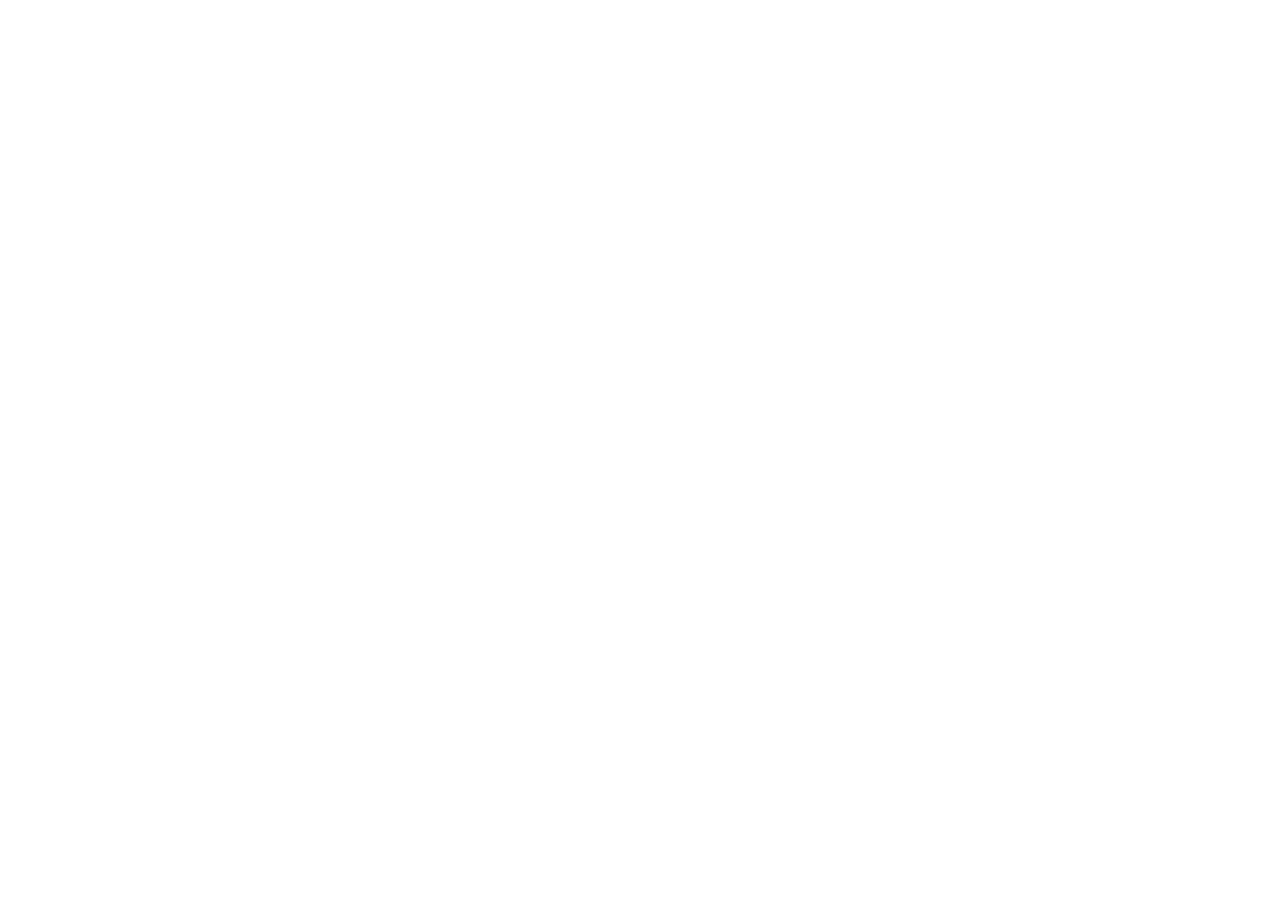
==== commit 8becac4c: "deploy: remove duplicate logo in mobile drawer" ====
--- a/index.html
+++ b/index.html
@@ -1,5 +1,5 @@
 <!doctype html>
-<html lang="en" data-beasties-container>
+<html lang="en">
 <head>
   <meta charset="utf-8">
   <title>Phoenix Labels, Stickers & Printing | Tiruppur Apparel Trims & DTF</title>
@@ -35,7 +35,8 @@
 
   <!-- Performance & Fonts Preconnect -->
   <link rel="preconnect" href="https://fonts.googleapis.com">
-  <link rel="preconnect" href="https://fonts.gstatic.com" crossorigin>
+  <link rel="preconnect" href="https://fonts.gstatic.com" crossorigin="">
+  <link rel="stylesheet" href="https://fonts.googleapis.com/css2?family=Plus+Jakarta+Sans:wght@300;400;500;600;700;800&amp;family=Inter:wght@300;400;500;600;700&amp;display=swap">
 
   <!-- Schema.org JSON-LD Structured Data for Search Engines & Crawlers -->
   <script type="application/ld+json">
@@ -77,8 +78,8 @@
     }
   }
   </script>
-<style>@font-face{font-family:Inter;font-style:normal;font-weight:300;font-display:swap;src:url(https://fonts.gstatic.com/s/inter/v20/UcC73FwrK3iLTeHuS_nVMrMxCp50SjIa2JL7SUc.woff2) format("woff2");unicode-range:U+0460-052F,U+1C80-1C8A,U+20B4,U+2DE0-2DFF,U+A640-A69F,U+FE2E-FE2F}@font-face{font-family:Inter;font-style:normal;font-weight:300;font-display:swap;src:url(https://fonts.gstatic.com/s/inter/v20/UcC73FwrK3iLTeHuS_nVMrMxCp50SjIa0ZL7SUc.woff2) format("woff2");unicode-range:U+0301,U+0400-045F,U+0490-0491,U+04B0-04B1,U+2116}@font-face{font-family:Inter;font-style:normal;font-weight:300;font-display:swap;src:url(https://fonts.gstatic.com/s/inter/v20/UcC73FwrK3iLTeHuS_nVMrMxCp50SjIa2ZL7SUc.woff2) format("woff2");unicode-range:U+1F00-1FFF}@font-face{font-family:Inter;font-style:normal;font-weight:300;font-display:swap;src:url(https://fonts.gstatic.com/s/inter/v20/UcC73FwrK3iLTeHuS_nVMrMxCp50SjIa1pL7SUc.woff2) format("woff2");unicode-range:U+0370-0377,U+037A-037F,U+0384-038A,U+038C,U+038E-03A1,U+03A3-03FF}@font-face{font-family:Inter;font-style:normal;font-weight:300;font-display:swap;src:url(https://fonts.gstatic.com/s/inter/v20/UcC73FwrK3iLTeHuS_nVMrMxCp50SjIa2pL7SUc.woff2) format("woff2");unicode-range:U+0102-0103,U+0110-0111,U+0128-0129,U+0168-0169,U+01A0-01A1,U+01AF-01B0,U+0300-0301,U+0303-0304,U+0308-0309,U+0323,U+0329,U+1EA0-1EF9,U+20AB}@font-face{font-family:Inter;font-style:normal;font-weight:300;font-display:swap;src:url(https://fonts.gstatic.com/s/inter/v20/UcC73FwrK3iLTeHuS_nVMrMxCp50SjIa25L7SUc.woff2) format("woff2");unicode-range:U+0100-02BA,U+02BD-02C5,U+02C7-02CC,U+02CE-02D7,U+02DD-02FF,U+0304,U+0308,U+0329,U+1D00-1DBF,U+1E00-1E9F,U+1EF2-1EFF,U+2020,U+20A0-20AB,U+20AD-20C0,U+2113,U+2C60-2C7F,U+A720-A7FF}@font-face{font-family:Inter;font-style:normal;font-weight:300;font-display:swap;src:url(https://fonts.gstatic.com/s/inter/v20/UcC73FwrK3iLTeHuS_nVMrMxCp50SjIa1ZL7.woff2) format("woff2");unicode-range:U+0000-00FF,U+0131,U+0152-0153,U+02BB-02BC,U+02C6,U+02DA,U+02DC,U+0304,U+0308,U+0329,U+2000-206F,U+20AC,U+2122,U+2191,U+2193,U+2212,U+2215,U+FEFF,U+FFFD}@font-face{font-family:Inter;font-style:normal;font-weight:400;font-display:swap;src:url(https://fonts.gstatic.com/s/inter/v20/UcC73FwrK3iLTeHuS_nVMrMxCp50SjIa2JL7SUc.woff2) format("woff2");unicode-range:U+0460-052F,U+1C80-1C8A,U+20B4,U+2DE0-2DFF,U+A640-A69F,U+FE2E-FE2F}@font-face{font-family:Inter;font-style:normal;font-weight:400;font-display:swap;src:url(https://fonts.gstatic.com/s/inter/v20/UcC73FwrK3iLTeHuS_nVMrMxCp50SjIa0ZL7SUc.woff2) format("woff2");unicode-range:U+0301,U+0400-045F,U+0490-0491,U+04B0-04B1,U+2116}@font-face{font-family:Inter;font-style:normal;font-weight:400;font-display:swap;src:url(https://fonts.gstatic.com/s/inter/v20/UcC73FwrK3iLTeHuS_nVMrMxCp50SjIa2ZL7SUc.woff2) format("woff2");unicode-range:U+1F00-1FFF}@font-face{font-family:Inter;font-style:normal;font-weight:400;font-display:swap;src:url(https://fonts.gstatic.com/s/inter/v20/UcC73FwrK3iLTeHuS_nVMrMxCp50SjIa1pL7SUc.woff2) format("woff2");unicode-range:U+0370-0377,U+037A-037F,U+0384-038A,U+038C,U+038E-03A1,U+03A3-03FF}@font-face{font-family:Inter;font-style:normal;font-weight:400;font-display:swap;src:url(https://fonts.gstatic.com/s/inter/v20/UcC73FwrK3iLTeHuS_nVMrMxCp50SjIa2pL7SUc.woff2) format("woff2");unicode-range:U+0102-0103,U+0110-0111,U+0128-0129,U+0168-0169,U+01A0-01A1,U+01AF-01B0,U+0300-0301,U+0303-0304,U+0308-0309,U+0323,U+0329,U+1EA0-1EF9,U+20AB}@font-face{font-family:Inter;font-style:normal;font-weight:400;font-display:swap;src:url(https://fonts.gstatic.com/s/inter/v20/UcC73FwrK3iLTeHuS_nVMrMxCp50SjIa25L7SUc.woff2) format("woff2");unicode-range:U+0100-02BA,U+02BD-02C5,U+02C7-02CC,U+02CE-02D7,U+02DD-02FF,U+0304,U+0308,U+0329,U+1D00-1DBF,U+1E00-1E9F,U+1EF2-1EFF,U+2020,U+20A0-20AB,U+20AD-20C0,U+2113,U+2C60-2C7F,U+A720-A7FF}@font-face{font-family:Inter;font-style:normal;font-weight:400;font-display:swap;src:url(https://fonts.gstatic.com/s/inter/v20/UcC73FwrK3iLTeHuS_nVMrMxCp50SjIa1ZL7.woff2) format("woff2");unicode-range:U+0000-00FF,U+0131,U+0152-0153,U+02BB-02BC,U+02C6,U+02DA,U+02DC,U+0304,U+0308,U+0329,U+2000-206F,U+20AC,U+2122,U+2191,U+2193,U+2212,U+2215,U+FEFF,U+FFFD}@font-face{font-family:Inter;font-style:normal;font-weight:500;font-display:swap;src:url(https://fonts.gstatic.com/s/inter/v20/UcC73FwrK3iLTeHuS_nVMrMxCp50SjIa2JL7SUc.woff2) format("woff2");unicode-range:U+0460-052F,U+1C80-1C8A,U+20B4,U+2DE0-2DFF,U+A640-A69F,U+FE2E-FE2F}@font-face{font-family:Inter;font-style:normal;font-weight:500;font-display:swap;src:url(https://fonts.gstatic.com/s/inter/v20/UcC73FwrK3iLTeHuS_nVMrMxCp50SjIa0ZL7SUc.woff2) format("woff2");unicode-range:U+0301,U+0400-045F,U+0490-0491,U+04B0-04B1,U+2116}@font-face{font-family:Inter;font-style:normal;font-weight:500;font-display:swap;src:url(https://fonts.gstatic.com/s/inter/v20/UcC73FwrK3iLTeHuS_nVMrMxCp50SjIa2ZL7SUc.woff2) format("woff2");unicode-range:U+1F00-1FFF}@font-face{font-family:Inter;font-style:normal;font-weight:500;font-display:swap;src:url(https://fonts.gstatic.com/s/inter/v20/UcC73FwrK3iLTeHuS_nVMrMxCp50SjIa1pL7SUc.woff2) format("woff2");unicode-range:U+0370-0377,U+037A-037F,U+0384-038A,U+038C,U+038E-03A1,U+03A3-03FF}@font-face{font-family:Inter;font-style:normal;font-weight:500;font-display:swap;src:url(https://fonts.gstatic.com/s/inter/v20/UcC73FwrK3iLTeHuS_nVMrMxCp50SjIa2pL7SUc.woff2) format("woff2");unicode-range:U+0102-0103,U+0110-0111,U+0128-0129,U+0168-0169,U+01A0-01A1,U+01AF-01B0,U+0300-0301,U+0303-0304,U+0308-0309,U+0323,U+0329,U+1EA0-1EF9,U+20AB}@font-face{font-family:Inter;font-style:normal;font-weight:500;font-display:swap;src:url(https://fonts.gstatic.com/s/inter/v20/UcC73FwrK3iLTeHuS_nVMrMxCp50SjIa25L7SUc.woff2) format("woff2");unicode-range:U+0100-02BA,U+02BD-02C5,U+02C7-02CC,U+02CE-02D7,U+02DD-02FF,U+0304,U+0308,U+0329,U+1D00-1DBF,U+1E00-1E9F,U+1EF2-1EFF,U+2020,U+20A0-20AB,U+20AD-20C0,U+2113,U+2C60-2C7F,U+A720-A7FF}@font-face{font-family:Inter;font-style:normal;font-weight:500;font-display:swap;src:url(https://fonts.gstatic.com/s/inter/v20/UcC73FwrK3iLTeHuS_nVMrMxCp50SjIa1ZL7.woff2) format("woff2");unicode-range:U+0000-00FF,U+0131,U+0152-0153,U+02BB-02BC,U+02C6,U+02DA,U+02DC,U+0304,U+0308,U+0329,U+2000-206F,U+20AC,U+2122,U+2191,U+2193,U+2212,U+2215,U+FEFF,U+FFFD}@font-face{font-family:Inter;font-style:normal;font-weight:600;font-display:swap;src:url(https://fonts.gstatic.com/s/inter/v20/UcC73FwrK3iLTeHuS_nVMrMxCp50SjIa2JL7SUc.woff2) format("woff2");unicode-range:U+0460-052F,U+1C80-1C8A,U+20B4,U+2DE0-2DFF,U+A640-A69F,U+FE2E-FE2F}@font-face{font-family:Inter;font-style:normal;font-weight:600;font-display:swap;src:url(https://fonts.gstatic.com/s/inter/v20/UcC73FwrK3iLTeHuS_nVMrMxCp50SjIa0ZL7SUc.woff2) format("woff2");unicode-range:U+0301,U+0400-045F,U+0490-0491,U+04B0-04B1,U+2116}@font-face{font-family:Inter;font-style:normal;font-weight:600;font-display:swap;src:url(https://fonts.gstatic.com/s/inter/v20/UcC73FwrK3iLTeHuS_nVMrMxCp50SjIa2ZL7SUc.woff2) format("woff2");unicode-range:U+1F00-1FFF}@font-face{font-family:Inter;font-style:normal;font-weight:600;font-display:swap;src:url(https://fonts.gstatic.com/s/inter/v20/UcC73FwrK3iLTeHuS_nVMrMxCp50SjIa1pL7SUc.woff2) format("woff2");unicode-range:U+0370-0377,U+037A-037F,U+0384-038A,U+038C,U+038E-03A1,U+03A3-03FF}@font-face{font-family:Inter;font-style:normal;font-weight:600;font-display:swap;src:url(https://fonts.gstatic.com/s/inter/v20/UcC73FwrK3iLTeHuS_nVMrMxCp50SjIa2pL7SUc.woff2) format("woff2");unicode-range:U+0102-0103,U+0110-0111,U+0128-0129,U+0168-0169,U+01A0-01A1,U+01AF-01B0,U+0300-0301,U+0303-0304,U+0308-0309,U+0323,U+0329,U+1EA0-1EF9,U+20AB}@font-face{font-family:Inter;font-style:normal;font-weight:600;font-display:swap;src:url(https://fonts.gstatic.com/s/inter/v20/UcC73FwrK3iLTeHuS_nVMrMxCp50SjIa25L7SUc.woff2) format("woff2");unicode-range:U+0100-02BA,U+02BD-02C5,U+02C7-02CC,U+02CE-02D7,U+02DD-02FF,U+0304,U+0308,U+0329,U+1D00-1DBF,U+1E00-1E9F,U+1EF2-1EFF,U+2020,U+20A0-20AB,U+20AD-20C0,U+2113,U+2C60-2C7F,U+A720-A7FF}@font-face{font-family:Inter;font-style:normal;font-weight:600;font-display:swap;src:url(https://fonts.gstatic.com/s/inter/v20/UcC73FwrK3iLTeHuS_nVMrMxCp50SjIa1ZL7.woff2) format("woff2");unicode-range:U+0000-00FF,U+0131,U+0152-0153,U+02BB-02BC,U+02C6,U+02DA,U+02DC,U+0304,U+0308,U+0329,U+2000-206F,U+20AC,U+2122,U+2191,U+2193,U+2212,U+2215,U+FEFF,U+FFFD}@font-face{font-family:Inter;font-style:normal;font-weight:700;font-display:swap;src:url(https://fonts.gstatic.com/s/inter/v20/UcC73FwrK3iLTeHuS_nVMrMxCp50SjIa2JL7SUc.woff2) format("woff2");unicode-range:U+0460-052F,U+1C80-1C8A,U+20B4,U+2DE0-2DFF,U+A640-A69F,U+FE2E-FE2F}@font-face{font-family:Inter;font-style:normal;font-weight:700;font-display:swap;src:url(https://fonts.gstatic.com/s/inter/v20/UcC73FwrK3iLTeHuS_nVMrMxCp50SjIa0ZL7SUc.woff2) format("woff2");unicode-range:U+0301,U+0400-045F,U+0490-0491,U+04B0-04B1,U+2116}@font-face{font-family:Inter;font-style:normal;font-weight:700;font-display:swap;src:url(https://fonts.gstatic.com/s/inter/v20/UcC73FwrK3iLTeHuS_nVMrMxCp50SjIa2ZL7SUc.woff2) format("woff2");unicode-range:U+1F00-1FFF}@font-face{font-family:Inter;font-style:normal;font-weight:700;font-display:swap;src:url(https://fonts.gstatic.com/s/inter/v20/UcC73FwrK3iLTeHuS_nVMrMxCp50SjIa1pL7SUc.woff2) format("woff2");unicode-range:U+0370-0377,U+037A-037F,U+0384-038A,U+038C,U+038E-03A1,U+03A3-03FF}@font-face{font-family:Inter;font-style:normal;font-weight:700;font-display:swap;src:url(https://fonts.gstatic.com/s/inter/v20/UcC73FwrK3iLTeHuS_nVMrMxCp50SjIa2pL7SUc.woff2) format("woff2");unicode-range:U+0102-0103,U+0110-0111,U+0128-0129,U+0168-0169,U+01A0-01A1,U+01AF-01B0,U+0300-0301,U+0303-0304,U+0308-0309,U+0323,U+0329,U+1EA0-1EF9,U+20AB}@font-face{font-family:Inter;font-style:normal;font-weight:700;font-display:swap;src:url(https://fonts.gstatic.com/s/inter/v20/UcC73FwrK3iLTeHuS_nVMrMxCp50SjIa25L7SUc.woff2) format("woff2");unicode-range:U+0100-02BA,U+02BD-02C5,U+02C7-02CC,U+02CE-02D7,U+02DD-02FF,U+0304,U+0308,U+0329,U+1D00-1DBF,U+1E00-1E9F,U+1EF2-1EFF,U+2020,U+20A0-20AB,U+20AD-20C0,U+2113,U+2C60-2C7F,U+A720-A7FF}@font-face{font-family:Inter;font-style:normal;font-weight:700;font-display:swap;src:url(https://fonts.gstatic.com/s/inter/v20/UcC73FwrK3iLTeHuS_nVMrMxCp50SjIa1ZL7.woff2) format("woff2");unicode-range:U+0000-00FF,U+0131,U+0152-0153,U+02BB-02BC,U+02C6,U+02DA,U+02DC,U+0304,U+0308,U+0329,U+2000-206F,U+20AC,U+2122,U+2191,U+2193,U+2212,U+2215,U+FEFF,U+FFFD}@font-face{font-family:Plus Jakarta Sans;font-style:normal;font-weight:300;font-display:swap;src:url(https://fonts.gstatic.com/s/plusjakartasans/v12/LDIoaomQNQcsA88c7O9yZ4KMCoOg4Ko70yyygA.woff2) format("woff2");unicode-range:U+0460-052F,U+1C80-1C8A,U+20B4,U+2DE0-2DFF,U+A640-A69F,U+FE2E-FE2F}@font-face{font-family:Plus Jakarta Sans;font-style:normal;font-weight:300;font-display:swap;src:url(https://fonts.gstatic.com/s/plusjakartasans/v12/LDIoaomQNQcsA88c7O9yZ4KMCoOg4Ko50yyygA.woff2) format("woff2");unicode-range:U+0102-0103,U+0110-0111,U+0128-0129,U+0168-0169,U+01A0-01A1,U+01AF-01B0,U+0300-0301,U+0303-0304,U+0308-0309,U+0323,U+0329,U+1EA0-1EF9,U+20AB}@font-face{font-family:Plus Jakarta Sans;font-style:normal;font-weight:300;font-display:swap;src:url(https://fonts.gstatic.com/s/plusjakartasans/v12/LDIoaomQNQcsA88c7O9yZ4KMCoOg4Ko40yyygA.woff2) format("woff2");unicode-range:U+0100-02BA,U+02BD-02C5,U+02C7-02CC,U+02CE-02D7,U+02DD-02FF,U+0304,U+0308,U+0329,U+1D00-1DBF,U+1E00-1E9F,U+1EF2-1EFF,U+2020,U+20A0-20AB,U+20AD-20C0,U+2113,U+2C60-2C7F,U+A720-A7FF}@font-face{font-family:Plus Jakarta Sans;font-style:normal;font-weight:300;font-display:swap;src:url(https://fonts.gstatic.com/s/plusjakartasans/v12/LDIoaomQNQcsA88c7O9yZ4KMCoOg4Ko20yw.woff2) format("woff2");unicode-range:U+0000-00FF,U+0131,U+0152-0153,U+02BB-02BC,U+02C6,U+02DA,U+02DC,U+0304,U+0308,U+0329,U+2000-206F,U+20AC,U+2122,U+2191,U+2193,U+2212,U+2215,U+FEFF,U+FFFD}@font-face{font-family:Plus Jakarta Sans;font-style:normal;font-weight:400;font-display:swap;src:url(https://fonts.gstatic.com/s/plusjakartasans/v12/LDIoaomQNQcsA88c7O9yZ4KMCoOg4Ko70yyygA.woff2) format("woff2");unicode-range:U+0460-052F,U+1C80-1C8A,U+20B4,U+2DE0-2DFF,U+A640-A69F,U+FE2E-FE2F}@font-face{font-family:Plus Jakarta Sans;font-style:normal;font-weight:400;font-display:swap;src:url(https://fonts.gstatic.com/s/plusjakartasans/v12/LDIoaomQNQcsA88c7O9yZ4KMCoOg4Ko50yyygA.woff2) format("woff2");unicode-range:U+0102-0103,U+0110-0111,U+0128-0129,U+0168-0169,U+01A0-01A1,U+01AF-01B0,U+0300-0301,U+0303-0304,U+0308-0309,U+0323,U+0329,U+1EA0-1EF9,U+20AB}@font-face{font-family:Plus Jakarta Sans;font-style:normal;font-weight:400;font-display:swap;src:url(https://fonts.gstatic.com/s/plusjakartasans/v12/LDIoaomQNQcsA88c7O9yZ4KMCoOg4Ko40yyygA.woff2) format("woff2");unicode-range:U+0100-02BA,U+02BD-02C5,U+02C7-02CC,U+02CE-02D7,U+02DD-02FF,U+0304,U+0308,U+0329,U+1D00-1DBF,U+1E00-1E9F,U+1EF2-1EFF,U+2020,U+20A0-20AB,U+20AD-20C0,U+2113,U+2C60-2C7F,U+A720-A7FF}@font-face{font-family:Plus Jakarta Sans;font-style:normal;font-weight:400;font-display:swap;src:url(https://fonts.gstatic.com/s/plusjakartasans/v12/LDIoaomQNQcsA88c7O9yZ4KMCoOg4Ko20yw.woff2) format("woff2");unicode-range:U+0000-00FF,U+0131,U+0152-0153,U+02BB-02BC,U+02C6,U+02DA,U+02DC,U+0304,U+0308,U+0329,U+2000-206F,U+20AC,U+2122,U+2191,U+2193,U+2212,U+2215,U+FEFF,U+FFFD}@font-face{font-family:Plus Jakarta Sans;font-style:normal;font-weight:500;font-display:swap;src:url(https://fonts.gstatic.com/s/plusjakartasans/v12/LDIoaomQNQcsA88c7O9yZ4KMCoOg4Ko70yyygA.woff2) format("woff2");unicode-range:U+0460-052F,U+1C80-1C8A,U+20B4,U+2DE0-2DFF,U+A640-A69F,U+FE2E-FE2F}@font-face{font-family:Plus Jakarta Sans;font-style:normal;font-weight:500;font-display:swap;src:url(https://fonts.gstatic.com/s/plusjakartasans/v12/LDIoaomQNQcsA88c7O9yZ4KMCoOg4Ko50yyygA.woff2) format("woff2");unicode-range:U+0102-0103,U+0110-0111,U+0128-0129,U+0168-0169,U+01A0-01A1,U+01AF-01B0,U+0300-0301,U+0303-0304,U+0308-0309,U+0323,U+0329,U+1EA0-1EF9,U+20AB}@font-face{font-family:Plus Jakarta Sans;font-style:normal;font-weight:500;font-display:swap;src:url(https://fonts.gstatic.com/s/plusjakartasans/v12/LDIoaomQNQcsA88c7O9yZ4KMCoOg4Ko40yyygA.woff2) format("woff2");unicode-range:U+0100-02BA,U+02BD-02C5,U+02C7-02CC,U+02CE-02D7,U+02DD-02FF,U+0304,U+0308,U+0329,U+1D00-1DBF,U+1E00-1E9F,U+1EF2-1EFF,U+2020,U+20A0-20AB,U+20AD-20C0,U+2113,U+2C60-2C7F,U+A720-A7FF}@font-face{font-family:Plus Jakarta Sans;font-style:normal;font-weight:500;font-display:swap;src:url(https://fonts.gstatic.com/s/plusjakartasans/v12/LDIoaomQNQcsA88c7O9yZ4KMCoOg4Ko20yw.woff2) format("woff2");unicode-range:U+0000-00FF,U+0131,U+0152-0153,U+02BB-02BC,U+02C6,U+02DA,U+02DC,U+0304,U+0308,U+0329,U+2000-206F,U+20AC,U+2122,U+2191,U+2193,U+2212,U+2215,U+FEFF,U+FFFD}@font-face{font-family:Plus Jakarta Sans;font-style:normal;font-weight:600;font-display:swap;src:url(https://fonts.gstatic.com/s/plusjakartasans/v12/LDIoaomQNQcsA88c7O9yZ4KMCoOg4Ko70yyygA.woff2) format("woff2");unicode-range:U+0460-052F,U+1C80-1C8A,U+20B4,U+2DE0-2DFF,U+A640-A69F,U+FE2E-FE2F}@font-face{font-family:Plus Jakarta Sans;font-style:normal;font-weight:600;font-display:swap;src:url(https://fonts.gstatic.com/s/plusjakartasans/v12/LDIoaomQNQcsA88c7O9yZ4KMCoOg4Ko50yyygA.woff2) format("woff2");unicode-range:U+0102-0103,U+0110-0111,U+0128-0129,U+0168-0169,U+01A0-01A1,U+01AF-01B0,U+0300-0301,U+0303-0304,U+0308-0309,U+0323,U+0329,U+1EA0-1EF9,U+20AB}@font-face{font-family:Plus Jakarta Sans;font-style:normal;font-weight:600;font-display:swap;src:url(https://fonts.gstatic.com/s/plusjakartasans/v12/LDIoaomQNQcsA88c7O9yZ4KMCoOg4Ko40yyygA.woff2) format("woff2");unicode-range:U+0100-02BA,U+02BD-02C5,U+02C7-02CC,U+02CE-02D7,U+02DD-02FF,U+0304,U+0308,U+0329,U+1D00-1DBF,U+1E00-1E9F,U+1EF2-1EFF,U+2020,U+20A0-20AB,U+20AD-20C0,U+2113,U+2C60-2C7F,U+A720-A7FF}@font-face{font-family:Plus Jakarta Sans;font-style:normal;font-weight:600;font-display:swap;src:url(https://fonts.gstatic.com/s/plusjakartasans/v12/LDIoaomQNQcsA88c7O9yZ4KMCoOg4Ko20yw.woff2) format("woff2");unicode-range:U+0000-00FF,U+0131,U+0152-0153,U+02BB-02BC,U+02C6,U+02DA,U+02DC,U+0304,U+0308,U+0329,U+2000-206F,U+20AC,U+2122,U+2191,U+2193,U+2212,U+2215,U+FEFF,U+FFFD}@font-face{font-family:Plus Jakarta Sans;font-style:normal;font-weight:700;font-display:swap;src:url(https://fonts.gstatic.com/s/plusjakartasans/v12/LDIoaomQNQcsA88c7O9yZ4KMCoOg4Ko70yyygA.woff2) format("woff2");unicode-range:U+0460-052F,U+1C80-1C8A,U+20B4,U+2DE0-2DFF,U+A640-A69F,U+FE2E-FE2F}@font-face{font-family:Plus Jakarta Sans;font-style:normal;font-weight:700;font-display:swap;src:url(https://fonts.gstatic.com/s/plusjakartasans/v12/LDIoaomQNQcsA88c7O9yZ4KMCoOg4Ko50yyygA.woff2) format("woff2");unicode-range:U+0102-0103,U+0110-0111,U+0128-0129,U+0168-0169,U+01A0-01A1,U+01AF-01B0,U+0300-0301,U+0303-0304,U+0308-0309,U+0323,U+0329,U+1EA0-1EF9,U+20AB}@font-face{font-family:Plus Jakarta Sans;font-style:normal;font-weight:700;font-display:swap;src:url(https://fonts.gstatic.com/s/plusjakartasans/v12/LDIoaomQNQcsA88c7O9yZ4KMCoOg4Ko40yyygA.woff2) format("woff2");unicode-range:U+0100-02BA,U+02BD-02C5,U+02C7-02CC,U+02CE-02D7,U+02DD-02FF,U+0304,U+0308,U+0329,U+1D00-1DBF,U+1E00-1E9F,U+1EF2-1EFF,U+2020,U+20A0-20AB,U+20AD-20C0,U+2113,U+2C60-2C7F,U+A720-A7FF}@font-face{font-family:Plus Jakarta Sans;font-style:normal;font-weight:700;font-display:swap;src:url(https://fonts.gstatic.com/s/plusjakartasans/v12/LDIoaomQNQcsA88c7O9yZ4KMCoOg4Ko20yw.woff2) format("woff2");unicode-range:U+0000-00FF,U+0131,U+0152-0153,U+02BB-02BC,U+02C6,U+02DA,U+02DC,U+0304,U+0308,U+0329,U+2000-206F,U+20AC,U+2122,U+2191,U+2193,U+2212,U+2215,U+FEFF,U+FFFD}@font-face{font-family:Plus Jakarta Sans;font-style:normal;font-weight:800;font-display:swap;src:url(https://fonts.gstatic.com/s/plusjakartasans/v12/LDIoaomQNQcsA88c7O9yZ4KMCoOg4Ko70yyygA.woff2) format("woff2");unicode-range:U+0460-052F,U+1C80-1C8A,U+20B4,U+2DE0-2DFF,U+A640-A69F,U+FE2E-FE2F}@font-face{font-family:Plus Jakarta Sans;font-style:normal;font-weight:800;font-display:swap;src:url(https://fonts.gstatic.com/s/plusjakartasans/v12/LDIoaomQNQcsA88c7O9yZ4KMCoOg4Ko50yyygA.woff2) format("woff2");unicode-range:U+0102-0103,U+0110-0111,U+0128-0129,U+0168-0169,U+01A0-01A1,U+01AF-01B0,U+0300-0301,U+0303-0304,U+0308-0309,U+0323,U+0329,U+1EA0-1EF9,U+20AB}@font-face{font-family:Plus Jakarta Sans;font-style:normal;font-weight:800;font-display:swap;src:url(https://fonts.gstatic.com/s/plusjakartasans/v12/LDIoaomQNQcsA88c7O9yZ4KMCoOg4Ko40yyygA.woff2) format("woff2");unicode-range:U+0100-02BA,U+02BD-02C5,U+02C7-02CC,U+02CE-02D7,U+02DD-02FF,U+0304,U+0308,U+0329,U+1D00-1DBF,U+1E00-1E9F,U+1EF2-1EFF,U+2020,U+20A0-20AB,U+20AD-20C0,U+2113,U+2C60-2C7F,U+A720-A7FF}@font-face{font-family:Plus Jakarta Sans;font-style:normal;font-weight:800;font-display:swap;src:url(https://fonts.gstatic.com/s/plusjakartasans/v12/LDIoaomQNQcsA88c7O9yZ4KMCoOg4Ko20yw.woff2) format("woff2");unicode-range:U+0000-00FF,U+0131,U+0152-0153,U+02BB-02BC,U+02C6,U+02DA,U+02DC,U+0304,U+0308,U+0329,U+2000-206F,U+20AC,U+2122,U+2191,U+2193,U+2212,U+2215,U+FEFF,U+FFFD}*,:before,:after{--tw-border-spacing-x:0;--tw-border-spacing-y:0;--tw-translate-x:0;--tw-translate-y:0;--tw-rotate:0;--tw-skew-x:0;--tw-skew-y:0;--tw-scale-x:1;--tw-scale-y:1;--tw-pan-x: ;--tw-pan-y: ;--tw-pinch-zoom: ;--tw-scroll-snap-strictness:proximity;--tw-gradient-from-position: ;--tw-gradient-via-position: ;--tw-gradient-to-position: ;--tw-ordinal: ;--tw-slashed-zero: ;--tw-numeric-figure: ;--tw-numeric-spacing: ;--tw-numeric-fraction: ;--tw-ring-inset: ;--tw-ring-offset-width:0px;--tw-ring-offset-color:#fff;--tw-ring-color:rgb(59 130 246 / .5);--tw-ring-offset-shadow:0 0 #0000;--tw-ring-shadow:0 0 #0000;--tw-shadow:0 0 #0000;--tw-shadow-colored:0 0 #0000;--tw-blur: ;--tw-brightness: ;--tw-contrast: ;--tw-grayscale: ;--tw-hue-rotate: ;--tw-invert: ;--tw-saturate: ;--tw-sepia: ;--tw-drop-shadow: ;--tw-backdrop-blur: ;--tw-backdrop-brightness: ;--tw-backdrop-contrast: ;--tw-backdrop-grayscale: ;--tw-backdrop-hue-rotate: ;--tw-backdrop-invert: ;--tw-backdrop-opacity: ;--tw-backdrop-saturate: ;--tw-backdrop-sepia: ;--tw-contain-size: ;--tw-contain-layout: ;--tw-contain-paint: ;--tw-contain-style: }*,:before,:after{box-sizing:border-box;border-width:0;border-style:solid;border-color:#e5e7eb}:before,:after{--tw-content:""}html{line-height:1.5;-webkit-text-size-adjust:100%;-moz-tab-size:4;tab-size:4;font-family:Plus Jakarta Sans,Inter,system-ui,sans-serif;font-feature-settings:normal;font-variation-settings:normal;-webkit-tap-highlight-color:transparent}body{margin:0;line-height:inherit}html{scroll-behavior:smooth;font-family:Plus Jakarta Sans,Inter,system-ui,sans-serif}body{--tw-bg-opacity:1;background-color:rgb(248 250 252 / var(--tw-bg-opacity, 1));--tw-text-opacity:1;color:rgb(15 23 42 / var(--tw-text-opacity, 1));-webkit-font-smoothing:antialiased;-moz-osx-font-smoothing:grayscale}body *::selection{--tw-bg-opacity:1;background-color:rgb(234 88 12 / var(--tw-bg-opacity, 1));--tw-text-opacity:1;color:rgb(255 255 255 / var(--tw-text-opacity, 1))}body::selection{--tw-bg-opacity:1;background-color:rgb(234 88 12 / var(--tw-bg-opacity, 1));--tw-text-opacity:1;color:rgb(255 255 255 / var(--tw-text-opacity, 1))}.bg-slate-50{--tw-bg-opacity:1;background-color:rgb(248 250 252 / var(--tw-bg-opacity, 1))}.text-slate-900{--tw-text-opacity:1;color:rgb(15 23 42 / var(--tw-text-opacity, 1))}.antialiased{-webkit-font-smoothing:antialiased;-moz-osx-font-smoothing:grayscale}</style><link rel="stylesheet" href="styles-J5ZY5K74.css" media="print" onload="this.media='all'"><noscript><link rel="stylesheet" href="styles-J5ZY5K74.css"></noscript></head>
+<link rel="stylesheet" href="styles-PPJ47BOH.css"></head>
 <body class="bg-slate-50 text-slate-900 antialiased">
   <app-root></app-root>
-<script src="main-LXZXOJK6.js" type="module"></script></body>
+<script src="main-536SF4I5.js" type="module"></script></body>
 </html>
--- a/styles-PPJ47BOH.css
+++ b/styles-PPJ47BOH.css
@@ -0,0 +1 @@
+*,:before,:after{--tw-border-spacing-x: 0;--tw-border-spacing-y: 0;--tw-translate-x: 0;--tw-translate-y: 0;--tw-rotate: 0;--tw-skew-x: 0;--tw-skew-y: 0;--tw-scale-x: 1;--tw-scale-y: 1;--tw-pan-x: ;--tw-pan-y: ;--tw-pinch-zoom: ;--tw-scroll-snap-strictness: proximity;--tw-gradient-from-position: ;--tw-gradient-via-position: ;--tw-gradient-to-position: ;--tw-ordinal: ;--tw-slashed-zero: ;--tw-numeric-figure: ;--tw-numeric-spacing: ;--tw-numeric-fraction: ;--tw-ring-inset: ;--tw-ring-offset-width: 0px;--tw-ring-offset-color: #fff;--tw-ring-color: rgb(59 130 246 / .5);--tw-ring-offset-shadow: 0 0 #0000;--tw-ring-shadow: 0 0 #0000;--tw-shadow: 0 0 #0000;--tw-shadow-colored: 0 0 #0000;--tw-blur: ;--tw-brightness: ;--tw-contrast: ;--tw-grayscale: ;--tw-hue-rotate: ;--tw-invert: ;--tw-saturate: ;--tw-sepia: ;--tw-drop-shadow: ;--tw-backdrop-blur: ;--tw-backdrop-brightness: ;--tw-backdrop-contrast: ;--tw-backdrop-grayscale: ;--tw-backdrop-hue-rotate: ;--tw-backdrop-invert: ;--tw-backdrop-opacity: ;--tw-backdrop-saturate: ;--tw-backdrop-sepia: ;--tw-contain-size: ;--tw-contain-layout: ;--tw-contain-paint: ;--tw-contain-style: }::backdrop{--tw-border-spacing-x: 0;--tw-border-spacing-y: 0;--tw-translate-x: 0;--tw-translate-y: 0;--tw-rotate: 0;--tw-skew-x: 0;--tw-skew-y: 0;--tw-scale-x: 1;--tw-scale-y: 1;--tw-pan-x: ;--tw-pan-y: ;--tw-pinch-zoom: ;--tw-scroll-snap-strictness: proximity;--tw-gradient-from-position: ;--tw-gradient-via-position: ;--tw-gradient-to-position: ;--tw-ordinal: ;--tw-slashed-zero: ;--tw-numeric-figure: ;--tw-numeric-spacing: ;--tw-numeric-fraction: ;--tw-ring-inset: ;--tw-ring-offset-width: 0px;--tw-ring-offset-color: #fff;--tw-ring-color: rgb(59 130 246 / .5);--tw-ring-offset-shadow: 0 0 #0000;--tw-ring-shadow: 0 0 #0000;--tw-shadow: 0 0 #0000;--tw-shadow-colored: 0 0 #0000;--tw-blur: ;--tw-brightness: ;--tw-contrast: ;--tw-grayscale: ;--tw-hue-rotate: ;--tw-invert: ;--tw-saturate: ;--tw-sepia: ;--tw-drop-shadow: ;--tw-backdrop-blur: ;--tw-backdrop-brightness: ;--tw-backdrop-contrast: ;--tw-backdrop-grayscale: ;--tw-backdrop-hue-rotate: ;--tw-backdrop-invert: ;--tw-backdrop-opacity: ;--tw-backdrop-saturate: ;--tw-backdrop-sepia: ;--tw-contain-size: ;--tw-contain-layout: ;--tw-contain-paint: ;--tw-contain-style: }*,:before,:after{box-sizing:border-box;border-width:0;border-style:solid;border-color:#e5e7eb}:before,:after{--tw-content: ""}html,:host{line-height:1.5;-webkit-text-size-adjust:100%;-moz-tab-size:4;tab-size:4;font-family:Plus Jakarta Sans,Inter,system-ui,sans-serif;font-feature-settings:normal;font-variation-settings:normal;-webkit-tap-highlight-color:transparent}body{margin:0;line-height:inherit}hr{height:0;color:inherit;border-top-width:1px}abbr:where([title]){text-decoration:underline dotted}h1,h2,h3,h4,h5,h6{font-size:inherit;font-weight:inherit}a{color:inherit;text-decoration:inherit}b,strong{font-weight:bolder}code,kbd,samp,pre{font-family:ui-monospace,SFMono-Regular,Menlo,Monaco,Consolas,Liberation Mono,Courier New,monospace;font-feature-settings:normal;font-variation-settings:normal;font-size:1em}small{font-size:80%}sub,sup{font-size:75%;line-height:0;position:relative;vertical-align:baseline}sub{bottom:-.25em}sup{top:-.5em}table{text-indent:0;border-color:inherit;border-collapse:collapse}button,input,optgroup,select,textarea{font-family:inherit;font-feature-settings:inherit;font-variation-settings:inherit;font-size:100%;font-weight:inherit;line-height:inherit;letter-spacing:inherit;color:inherit;margin:0;padding:0}button,select{text-transform:none}button,input:where([type=button]),input:where([type=reset]),input:where([type=submit]){-webkit-appearance:button;background-color:transparent;background-image:none}:-moz-focusring{outline:auto}:-moz-ui-invalid{box-shadow:none}progress{vertical-align:baseline}::-webkit-inner-spin-button,::-webkit-outer-spin-button{height:auto}[type=search]{-webkit-appearance:textfield;outline-offset:-2px}::-webkit-search-decoration{-webkit-appearance:none}::-webkit-file-upload-button{-webkit-appearance:button;font:inherit}summary{display:list-item}blockquote,dl,dd,h1,h2,h3,h4,h5,h6,hr,figure,p,pre{margin:0}fieldset{margin:0;padding:0}legend{padding:0}ol,ul,menu{list-style:none;margin:0;padding:0}dialog{padding:0}textarea{resize:vertical}input::placeholder,textarea::placeholder{opacity:1;color:#9ca3af}button,[role=button]{cursor:pointer}:disabled{cursor:default}img,svg,video,canvas,audio,iframe,embed,object{display:block;vertical-align:middle}img,video{max-width:100%;height:auto}[hidden]:where(:not([hidden=until-found])){display:none}html{scroll-behavior:smooth;font-family:Plus Jakarta Sans,Inter,system-ui,sans-serif}body{--tw-bg-opacity: 1;background-color:rgb(248 250 252 / var(--tw-bg-opacity, 1));--tw-text-opacity: 1;color:rgb(15 23 42 / var(--tw-text-opacity, 1));-webkit-font-smoothing:antialiased;-moz-osx-font-smoothing:grayscale}body *::selection{--tw-bg-opacity: 1;background-color:rgb(234 88 12 / var(--tw-bg-opacity, 1));--tw-text-opacity: 1;color:rgb(255 255 255 / var(--tw-text-opacity, 1))}body::selection{--tw-bg-opacity: 1;background-color:rgb(234 88 12 / var(--tw-bg-opacity, 1));--tw-text-opacity: 1;color:rgb(255 255 255 / var(--tw-text-opacity, 1))}.pointer-events-none{pointer-events:none}.fixed{position:fixed}.absolute{position:absolute}.relative{position:relative}.sticky{position:sticky}.inset-0{inset:0}.-bottom-1\.5{bottom:-.375rem}.bottom-0{bottom:0}.bottom-3{bottom:.75rem}.bottom-4{bottom:1rem}.left-0{left:0}.left-2{left:.5rem}.left-3{left:.75rem}.left-4{left:1rem}.right-0{right:0}.right-2{right:.5rem}.right-3{right:.75rem}.right-4{right:1rem}.top-0{top:0}.top-3{top:.75rem}.top-4{top:1rem}.z-10{z-index:10}.z-20{z-index:20}.z-40{z-index:40}.z-50{z-index:50}.order-1{order:1}.order-2{order:2}.mx-auto{margin-left:auto;margin-right:auto}.my-2{margin-top:.5rem;margin-bottom:.5rem}.-mt-0\.5{margin-top:-.125rem}.mb-1{margin-bottom:.25rem}.mb-1\.5{margin-bottom:.375rem}.mb-10{margin-bottom:2.5rem}.mb-12{margin-bottom:3rem}.mb-16{margin-bottom:4rem}.mb-2{margin-bottom:.5rem}.mb-3\.5{margin-bottom:.875rem}.mb-4{margin-bottom:1rem}.mb-6{margin-bottom:1.5rem}.mb-8{margin-bottom:2rem}.ml-1\.5{margin-left:.375rem}.mt-0\.5{margin-top:.125rem}.mt-1{margin-top:.25rem}.mt-12{margin-top:3rem}.mt-16{margin-top:4rem}.mt-2{margin-top:.5rem}.mt-4{margin-top:1rem}.mt-8{margin-top:2rem}.line-clamp-1{overflow:hidden;display:-webkit-box;-webkit-box-orient:vertical;-webkit-line-clamp:1}.line-clamp-2{overflow:hidden;display:-webkit-box;-webkit-box-orient:vertical;-webkit-line-clamp:2}.block{display:block}.inline-block{display:inline-block}.flex{display:flex}.inline-flex{display:inline-flex}.table{display:table}.grid{display:grid}.hidden{display:none}.aspect-\[16\/10\]{aspect-ratio:16/10}.aspect-square{aspect-ratio:1 / 1}.h-1{height:.25rem}.h-1\.5{height:.375rem}.h-10{height:2.5rem}.h-11{height:2.75rem}.h-16{height:4rem}.h-2{height:.5rem}.h-20{height:5rem}.h-3\.5{height:.875rem}.h-4{height:1rem}.h-5{height:1.25rem}.h-56{height:14rem}.h-6{height:1.5rem}.h-7{height:1.75rem}.h-8{height:2rem}.h-\[2\.5px\]{height:2.5px}.h-full{height:100%}.max-h-\[70vh\]{max-height:70vh}.max-h-\[72vh\]{max-height:72vh}.min-h-screen{min-height:100vh}.w-1{width:.25rem}.w-1\.5{width:.375rem}.w-10{width:2.5rem}.w-11{width:2.75rem}.w-12{width:3rem}.w-16{width:4rem}.w-2{width:.5rem}.w-3\.5{width:.875rem}.w-4{width:1rem}.w-5{width:1.25rem}.w-56{width:14rem}.w-6{width:1.5rem}.w-7{width:1.75rem}.w-8{width:2rem}.w-auto{width:auto}.w-full{width:100%}.min-w-0{min-width:0px}.max-w-2xl{max-width:42rem}.max-w-3xl{max-width:48rem}.max-w-4xl{max-width:56rem}.max-w-6xl{max-width:72rem}.max-w-7xl{max-width:80rem}.max-w-\[1440px\]{max-width:1440px}.max-w-full{max-width:100%}.max-w-sm{max-width:24rem}.max-w-xl{max-width:36rem}.flex-1{flex:1 1 0%}.shrink-0{flex-shrink:0}.transform{transform:translate(var(--tw-translate-x),var(--tw-translate-y)) rotate(var(--tw-rotate)) skew(var(--tw-skew-x)) skewY(var(--tw-skew-y)) scaleX(var(--tw-scale-x)) scaleY(var(--tw-scale-y))}@keyframes ping{75%,to{transform:scale(2);opacity:0}}.animate-ping{animation:ping 1s cubic-bezier(0,0,.2,1) infinite}@keyframes pulse{50%{opacity:.5}}.animate-pulse{animation:pulse 2s cubic-bezier(.4,0,.6,1) infinite}.cursor-default{cursor:default}.cursor-pointer{cursor:pointer}.cursor-zoom-in{cursor:zoom-in}.cursor-zoom-out{cursor:zoom-out}.select-none{-webkit-user-select:none;user-select:none}.grid-cols-1{grid-template-columns:repeat(1,minmax(0,1fr))}.grid-cols-2{grid-template-columns:repeat(2,minmax(0,1fr))}.flex-col{flex-direction:column}.flex-wrap{flex-wrap:wrap}.items-start{align-items:flex-start}.items-center{align-items:center}.items-stretch{align-items:stretch}.justify-end{justify-content:flex-end}.justify-center{justify-content:center}.justify-between{justify-content:space-between}.gap-1{gap:.25rem}.gap-1\.5{gap:.375rem}.gap-10{gap:2.5rem}.gap-12{gap:3rem}.gap-2{gap:.5rem}.gap-2\.5{gap:.625rem}.gap-3{gap:.75rem}.gap-3\.5{gap:.875rem}.gap-4{gap:1rem}.gap-6{gap:1.5rem}.gap-8{gap:2rem}.space-x-1>:not([hidden])~:not([hidden]){--tw-space-x-reverse: 0;margin-right:calc(.25rem * var(--tw-space-x-reverse));margin-left:calc(.25rem * calc(1 - var(--tw-space-x-reverse)))}.space-y-1>:not([hidden])~:not([hidden]){--tw-space-y-reverse: 0;margin-top:calc(.25rem * calc(1 - var(--tw-space-y-reverse)));margin-bottom:calc(.25rem * var(--tw-space-y-reverse))}.space-y-2>:not([hidden])~:not([hidden]){--tw-space-y-reverse: 0;margin-top:calc(.5rem * calc(1 - var(--tw-space-y-reverse)));margin-bottom:calc(.5rem * var(--tw-space-y-reverse))}.space-y-28>:not([hidden])~:not([hidden]){--tw-space-y-reverse: 0;margin-top:calc(7rem * calc(1 - var(--tw-space-y-reverse)));margin-bottom:calc(7rem * var(--tw-space-y-reverse))}.space-y-3>:not([hidden])~:not([hidden]){--tw-space-y-reverse: 0;margin-top:calc(.75rem * calc(1 - var(--tw-space-y-reverse)));margin-bottom:calc(.75rem * var(--tw-space-y-reverse))}.space-y-4>:not([hidden])~:not([hidden]){--tw-space-y-reverse: 0;margin-top:calc(1rem * calc(1 - var(--tw-space-y-reverse)));margin-bottom:calc(1rem * var(--tw-space-y-reverse))}.space-y-5>:not([hidden])~:not([hidden]){--tw-space-y-reverse: 0;margin-top:calc(1.25rem * calc(1 - var(--tw-space-y-reverse)));margin-bottom:calc(1.25rem * var(--tw-space-y-reverse))}.space-y-6>:not([hidden])~:not([hidden]){--tw-space-y-reverse: 0;margin-top:calc(1.5rem * calc(1 - var(--tw-space-y-reverse)));margin-bottom:calc(1.5rem * var(--tw-space-y-reverse))}.divide-y>:not([hidden])~:not([hidden]){--tw-divide-y-reverse: 0;border-top-width:calc(1px * calc(1 - var(--tw-divide-y-reverse)));border-bottom-width:calc(1px * var(--tw-divide-y-reverse))}.divide-slate-100>:not([hidden])~:not([hidden]){--tw-divide-opacity: 1;border-color:rgb(241 245 249 / var(--tw-divide-opacity, 1))}.self-start{align-self:flex-start}.overflow-hidden{overflow:hidden}.overflow-x-auto{overflow-x:auto}.truncate{overflow:hidden;text-overflow:ellipsis;white-space:nowrap}.whitespace-nowrap{white-space:nowrap}.rounded{border-radius:.25rem}.rounded-2xl{border-radius:1rem}.rounded-3xl{border-radius:1.5rem}.rounded-full{border-radius:9999px}.rounded-lg{border-radius:.5rem}.rounded-xl{border-radius:.75rem}.border{border-width:1px}.border-y{border-top-width:1px;border-bottom-width:1px}.border-b{border-bottom-width:1px}.border-l{border-left-width:1px}.border-r{border-right-width:1px}.border-t{border-top-width:1px}.border-amber-300\/60{border-color:#fcd34d99}.border-amber-400\/30{border-color:#fbbf244d}.border-amber-500\/30{border-color:#f59e0b4d}.border-blue-200\/60{border-color:#bfdbfe99}.border-cyan-400\/30{border-color:#22d3ee4d}.border-cyan-500\/30{border-color:#06b6d44d}.border-emerald-200{--tw-border-opacity: 1;border-color:rgb(167 243 208 / var(--tw-border-opacity, 1))}.border-emerald-500{--tw-border-opacity: 1;border-color:rgb(16 185 129 / var(--tw-border-opacity, 1))}.border-emerald-500\/30{border-color:#10b9814d}.border-emerald-500\/40{border-color:#10b98166}.border-orange-500\/30{border-color:#f973164d}.border-purple-500\/30{border-color:#a855f74d}.border-slate-100{--tw-border-opacity: 1;border-color:rgb(241 245 249 / var(--tw-border-opacity, 1))}.border-slate-200{--tw-border-opacity: 1;border-color:rgb(226 232 240 / var(--tw-border-opacity, 1))}.border-slate-200\/80{border-color:#e2e8f0cc}.border-slate-200\/90{border-color:#e2e8f0e6}.border-slate-700{--tw-border-opacity: 1;border-color:rgb(51 65 85 / var(--tw-border-opacity, 1))}.border-slate-700\/50{border-color:#33415580}.border-slate-700\/60{border-color:#33415599}.border-slate-700\/80{border-color:#334155cc}.border-slate-800{--tw-border-opacity: 1;border-color:rgb(30 41 59 / var(--tw-border-opacity, 1))}.border-slate-800\/80{border-color:#1e293bcc}.border-white\/10{border-color:#ffffff1a}.bg-amber-100{--tw-bg-opacity: 1;background-color:rgb(254 243 199 / var(--tw-bg-opacity, 1))}.bg-amber-400\/20{background-color:#fbbf2433}.bg-amber-500\/15{background-color:#f59e0b26}.bg-black\/95{background-color:#000000f2}.bg-blue-100{--tw-bg-opacity: 1;background-color:rgb(219 234 254 / var(--tw-bg-opacity, 1))}.bg-blue-100\/80{background-color:#dbeafecc}.bg-blue-50{--tw-bg-opacity: 1;background-color:rgb(239 246 255 / var(--tw-bg-opacity, 1))}.bg-blue-500\/20{background-color:#3b82f633}.bg-brand-blue{--tw-bg-opacity: 1;background-color:rgb(29 78 216 / var(--tw-bg-opacity, 1))}.bg-brand-navy{--tw-bg-opacity: 1;background-color:rgb(11 19 43 / var(--tw-bg-opacity, 1))}.bg-brand-navy\/90{background-color:#0b132be6}.bg-brand-orange{--tw-bg-opacity: 1;background-color:rgb(234 88 12 / var(--tw-bg-opacity, 1))}.bg-cyan-50{--tw-bg-opacity: 1;background-color:rgb(236 254 255 / var(--tw-bg-opacity, 1))}.bg-cyan-500\/15{background-color:#06b6d426}.bg-cyan-500\/20{background-color:#06b6d433}.bg-emerald-100{--tw-bg-opacity: 1;background-color:rgb(209 250 229 / var(--tw-bg-opacity, 1))}.bg-emerald-400{--tw-bg-opacity: 1;background-color:rgb(52 211 153 / var(--tw-bg-opacity, 1))}.bg-emerald-50{--tw-bg-opacity: 1;background-color:rgb(236 253 245 / var(--tw-bg-opacity, 1))}.bg-emerald-500{--tw-bg-opacity: 1;background-color:rgb(16 185 129 / var(--tw-bg-opacity, 1))}.bg-emerald-500\/15{background-color:#10b98126}.bg-emerald-500\/20{background-color:#10b98133}.bg-emerald-600{--tw-bg-opacity: 1;background-color:rgb(5 150 105 / var(--tw-bg-opacity, 1))}.bg-orange-100{--tw-bg-opacity: 1;background-color:rgb(255 237 213 / var(--tw-bg-opacity, 1))}.bg-orange-500\/20{background-color:#f9731633}.bg-purple-100{--tw-bg-opacity: 1;background-color:rgb(243 232 255 / var(--tw-bg-opacity, 1))}.bg-purple-500\/15{background-color:#a855f726}.bg-red-600{--tw-bg-opacity: 1;background-color:rgb(220 38 38 / var(--tw-bg-opacity, 1))}.bg-rose-100{--tw-bg-opacity: 1;background-color:rgb(255 228 230 / var(--tw-bg-opacity, 1))}.bg-slate-100{--tw-bg-opacity: 1;background-color:rgb(241 245 249 / var(--tw-bg-opacity, 1))}.bg-slate-50{--tw-bg-opacity: 1;background-color:rgb(248 250 252 / var(--tw-bg-opacity, 1))}.bg-slate-50\/60{background-color:#f8fafc99}.bg-slate-800{--tw-bg-opacity: 1;background-color:rgb(30 41 59 / var(--tw-bg-opacity, 1))}.bg-slate-800\/80{background-color:#1e293bcc}.bg-slate-900{--tw-bg-opacity: 1;background-color:rgb(15 23 42 / var(--tw-bg-opacity, 1))}.bg-slate-900\/60{background-color:#0f172a99}.bg-slate-900\/80{background-color:#0f172acc}.bg-slate-900\/85{background-color:#0f172ad9}.bg-slate-900\/90{background-color:#0f172ae6}.bg-slate-900\/95{background-color:#0f172af2}.bg-slate-950{--tw-bg-opacity: 1;background-color:rgb(2 6 23 / var(--tw-bg-opacity, 1))}.bg-slate-950\/80{background-color:#020617cc}.bg-slate-950\/85{background-color:#020617d9}.bg-slate-950\/90{background-color:#020617e6}.bg-white{--tw-bg-opacity: 1;background-color:rgb(255 255 255 / var(--tw-bg-opacity, 1))}.bg-white\/95{background-color:#fffffff2}.bg-gradient-to-l{background-image:linear-gradient(to left,var(--tw-gradient-stops))}.bg-gradient-to-r{background-image:linear-gradient(to right,var(--tw-gradient-stops))}.bg-gradient-to-t{background-image:linear-gradient(to top,var(--tw-gradient-stops))}.from-blue-600{--tw-gradient-from: #2563eb var(--tw-gradient-from-position);--tw-gradient-to: rgb(37 99 235 / 0) var(--tw-gradient-to-position);--tw-gradient-stops: var(--tw-gradient-from), var(--tw-gradient-to)}.from-slate-950{--tw-gradient-from: #020617 var(--tw-gradient-from-position);--tw-gradient-to: rgb(2 6 23 / 0) var(--tw-gradient-to-position);--tw-gradient-stops: var(--tw-gradient-from), var(--tw-gradient-to)}.from-slate-950\/90{--tw-gradient-from: rgb(2 6 23 / .9) var(--tw-gradient-from-position);--tw-gradient-to: rgb(2 6 23 / 0) var(--tw-gradient-to-position);--tw-gradient-stops: var(--tw-gradient-from), var(--tw-gradient-to)}.from-slate-950\/95{--tw-gradient-from: rgb(2 6 23 / .95) var(--tw-gradient-from-position);--tw-gradient-to: rgb(2 6 23 / 0) var(--tw-gradient-to-position);--tw-gradient-stops: var(--tw-gradient-from), var(--tw-gradient-to)}.via-indigo-600{--tw-gradient-to: rgb(79 70 229 / 0) var(--tw-gradient-to-position);--tw-gradient-stops: var(--tw-gradient-from), #4f46e5 var(--tw-gradient-via-position), var(--tw-gradient-to)}.via-slate-950\/25{--tw-gradient-to: rgb(2 6 23 / 0) var(--tw-gradient-to-position);--tw-gradient-stops: var(--tw-gradient-from), rgb(2 6 23 / .25) var(--tw-gradient-via-position), var(--tw-gradient-to)}.via-slate-950\/30{--tw-gradient-to: rgb(2 6 23 / 0) var(--tw-gradient-to-position);--tw-gradient-stops: var(--tw-gradient-from), rgb(2 6 23 / .3) var(--tw-gradient-via-position), var(--tw-gradient-to)}.to-rose-600{--tw-gradient-to: #e11d48 var(--tw-gradient-to-position)}.to-transparent{--tw-gradient-to: transparent var(--tw-gradient-to-position)}.bg-clip-text{-webkit-background-clip:text;background-clip:text}.object-contain{object-fit:contain}.object-cover{object-fit:cover}.p-1{padding:.25rem}.p-2{padding:.5rem}.p-2\.5{padding:.625rem}.p-3{padding:.75rem}.p-3\.5{padding:.875rem}.p-4{padding:1rem}.p-5{padding:1.25rem}.p-6{padding:1.5rem}.p-8{padding:2rem}.px-2{padding-left:.5rem;padding-right:.5rem}.px-2\.5{padding-left:.625rem;padding-right:.625rem}.px-3{padding-left:.75rem;padding-right:.75rem}.px-3\.5{padding-left:.875rem;padding-right:.875rem}.px-4{padding-left:1rem;padding-right:1rem}.px-5{padding-left:1.25rem;padding-right:1.25rem}.px-6{padding-left:1.5rem;padding-right:1.5rem}.px-7{padding-left:1.75rem;padding-right:1.75rem}.px-8{padding-left:2rem;padding-right:2rem}.py-0\.5{padding-top:.125rem;padding-bottom:.125rem}.py-1{padding-top:.25rem;padding-bottom:.25rem}.py-1\.5{padding-top:.375rem;padding-bottom:.375rem}.py-12{padding-top:3rem;padding-bottom:3rem}.py-16{padding-top:4rem;padding-bottom:4rem}.py-2{padding-top:.5rem;padding-bottom:.5rem}.py-2\.5{padding-top:.625rem;padding-bottom:.625rem}.py-3{padding-top:.75rem;padding-bottom:.75rem}.py-4{padding-top:1rem;padding-bottom:1rem}.pb-12{padding-bottom:3rem}.pb-16{padding-bottom:4rem}.pb-3{padding-bottom:.75rem}.pb-6{padding-bottom:1.5rem}.pt-10{padding-top:2.5rem}.pt-16{padding-top:4rem}.pt-2{padding-top:.5rem}.pt-3{padding-top:.75rem}.pt-4{padding-top:1rem}.pt-6{padding-top:1.5rem}.pt-8{padding-top:2rem}.text-left{text-align:left}.text-center{text-align:center}.font-sans{font-family:Plus Jakarta Sans,Inter,system-ui,sans-serif}.text-2xl{font-size:1.5rem;line-height:2rem}.text-3xl{font-size:1.875rem;line-height:2.25rem}.text-4xl{font-size:2.25rem;line-height:2.5rem}.text-\[10px\]{font-size:10px}.text-\[11px\]{font-size:11px}.text-\[9\.5px\]{font-size:9.5px}.text-\[9px\]{font-size:9px}.text-base{font-size:1rem;line-height:1.5rem}.text-lg{font-size:1.125rem;line-height:1.75rem}.text-sm{font-size:.875rem;line-height:1.25rem}.text-xl{font-size:1.25rem;line-height:1.75rem}.text-xs{font-size:.75rem;line-height:1rem}.font-black{font-weight:900}.font-bold{font-weight:700}.font-extrabold{font-weight:800}.font-medium{font-weight:500}.font-normal{font-weight:400}.font-semibold{font-weight:600}.uppercase{text-transform:uppercase}.leading-\[1\.12\]{line-height:1.12}.leading-normal{line-height:1.5}.leading-relaxed{line-height:1.625}.leading-snug{line-height:1.375}.leading-tight{line-height:1.25}.tracking-\[0\.18em\]{letter-spacing:.18em}.tracking-tight{letter-spacing:-.025em}.tracking-wide{letter-spacing:.025em}.tracking-wider{letter-spacing:.05em}.text-amber-300{--tw-text-opacity: 1;color:rgb(252 211 77 / var(--tw-text-opacity, 1))}.text-amber-400{--tw-text-opacity: 1;color:rgb(251 191 36 / var(--tw-text-opacity, 1))}.text-amber-800{--tw-text-opacity: 1;color:rgb(146 64 14 / var(--tw-text-opacity, 1))}.text-amber-900{--tw-text-opacity: 1;color:rgb(120 53 15 / var(--tw-text-opacity, 1))}.text-brand-blue{--tw-text-opacity: 1;color:rgb(29 78 216 / var(--tw-text-opacity, 1))}.text-brand-magenta{--tw-text-opacity: 1;color:rgb(225 29 72 / var(--tw-text-opacity, 1))}.text-brand-orange{--tw-text-opacity: 1;color:rgb(234 88 12 / var(--tw-text-opacity, 1))}.text-cyan-300{--tw-text-opacity: 1;color:rgb(103 232 249 / var(--tw-text-opacity, 1))}.text-cyan-400{--tw-text-opacity: 1;color:rgb(34 211 238 / var(--tw-text-opacity, 1))}.text-cyan-600{--tw-text-opacity: 1;color:rgb(8 145 178 / var(--tw-text-opacity, 1))}.text-emerald-400{--tw-text-opacity: 1;color:rgb(52 211 153 / var(--tw-text-opacity, 1))}.text-emerald-500{--tw-text-opacity: 1;color:rgb(16 185 129 / var(--tw-text-opacity, 1))}.text-emerald-600{--tw-text-opacity: 1;color:rgb(5 150 105 / var(--tw-text-opacity, 1))}.text-emerald-800{--tw-text-opacity: 1;color:rgb(6 95 70 / var(--tw-text-opacity, 1))}.text-orange-400{--tw-text-opacity: 1;color:rgb(251 146 60 / var(--tw-text-opacity, 1))}.text-purple-300{--tw-text-opacity: 1;color:rgb(216 180 254 / var(--tw-text-opacity, 1))}.text-purple-400{--tw-text-opacity: 1;color:rgb(192 132 252 / var(--tw-text-opacity, 1))}.text-purple-800{--tw-text-opacity: 1;color:rgb(107 33 168 / var(--tw-text-opacity, 1))}.text-slate-200{--tw-text-opacity: 1;color:rgb(226 232 240 / var(--tw-text-opacity, 1))}.text-slate-300{--tw-text-opacity: 1;color:rgb(203 213 225 / var(--tw-text-opacity, 1))}.text-slate-400{--tw-text-opacity: 1;color:rgb(148 163 184 / var(--tw-text-opacity, 1))}.text-slate-500{--tw-text-opacity: 1;color:rgb(100 116 139 / var(--tw-text-opacity, 1))}.text-slate-600{--tw-text-opacity: 1;color:rgb(71 85 105 / var(--tw-text-opacity, 1))}.text-slate-700{--tw-text-opacity: 1;color:rgb(51 65 85 / var(--tw-text-opacity, 1))}.text-slate-800{--tw-text-opacity: 1;color:rgb(30 41 59 / var(--tw-text-opacity, 1))}.text-slate-900{--tw-text-opacity: 1;color:rgb(15 23 42 / var(--tw-text-opacity, 1))}.text-transparent{color:transparent}.text-white{--tw-text-opacity: 1;color:rgb(255 255 255 / var(--tw-text-opacity, 1))}.antialiased{-webkit-font-smoothing:antialiased;-moz-osx-font-smoothing:grayscale}.placeholder-slate-500::placeholder{--tw-placeholder-opacity: 1;color:rgb(100 116 139 / var(--tw-placeholder-opacity, 1))}.opacity-0{opacity:0}.opacity-75{opacity:.75}.shadow-2xl{--tw-shadow: 0 25px 50px -12px rgb(0 0 0 / .25);--tw-shadow-colored: 0 25px 50px -12px var(--tw-shadow-color);box-shadow:var(--tw-ring-offset-shadow, 0 0 #0000),var(--tw-ring-shadow, 0 0 #0000),var(--tw-shadow)}.shadow-\[-4px_0_12px_rgba\(15\,23\,42\,0\.9\)\]{--tw-shadow: -4px 0 12px rgba(15,23,42,.9);--tw-shadow-colored: -4px 0 12px var(--tw-shadow-color);box-shadow:var(--tw-ring-offset-shadow, 0 0 #0000),var(--tw-ring-shadow, 0 0 #0000),var(--tw-shadow)}.shadow-\[4px_0_12px_rgba\(15\,23\,42\,0\.9\)\]{--tw-shadow: 4px 0 12px rgba(15,23,42,.9);--tw-shadow-colored: 4px 0 12px var(--tw-shadow-color);box-shadow:var(--tw-ring-offset-shadow, 0 0 #0000),var(--tw-ring-shadow, 0 0 #0000),var(--tw-shadow)}.shadow-card{--tw-shadow: 0 20px 40px -15px rgba(0, 0, 0, .07);--tw-shadow-colored: 0 20px 40px -15px var(--tw-shadow-color);box-shadow:var(--tw-ring-offset-shadow, 0 0 #0000),var(--tw-ring-shadow, 0 0 #0000),var(--tw-shadow)}.shadow-float{--tw-shadow: 0 30px 60px -12px rgba(15, 23, 42, .12), 0 18px 36px -18px rgba(15, 23, 42, .08);--tw-shadow-colored: 0 30px 60px -12px var(--tw-shadow-color), 0 18px 36px -18px var(--tw-shadow-color);box-shadow:var(--tw-ring-offset-shadow, 0 0 #0000),var(--tw-ring-shadow, 0 0 #0000),var(--tw-shadow)}.shadow-inner{--tw-shadow: inset 0 2px 4px 0 rgb(0 0 0 / .05);--tw-shadow-colored: inset 0 2px 4px 0 var(--tw-shadow-color);box-shadow:var(--tw-ring-offset-shadow, 0 0 #0000),var(--tw-ring-shadow, 0 0 #0000),var(--tw-shadow)}.shadow-lg{--tw-shadow: 0 10px 15px -3px rgb(0 0 0 / .1), 0 4px 6px -4px rgb(0 0 0 / .1);--tw-shadow-colored: 0 10px 15px -3px var(--tw-shadow-color), 0 4px 6px -4px var(--tw-shadow-color);box-shadow:var(--tw-ring-offset-shadow, 0 0 #0000),var(--tw-ring-shadow, 0 0 #0000),var(--tw-shadow)}.shadow-md{--tw-shadow: 0 4px 6px -1px rgb(0 0 0 / .1), 0 2px 4px -2px rgb(0 0 0 / .1);--tw-shadow-colored: 0 4px 6px -1px var(--tw-shadow-color), 0 2px 4px -2px var(--tw-shadow-color);box-shadow:var(--tw-ring-offset-shadow, 0 0 #0000),var(--tw-ring-shadow, 0 0 #0000),var(--tw-shadow)}.shadow-sm{--tw-shadow: 0 1px 2px 0 rgb(0 0 0 / .05);--tw-shadow-colored: 0 1px 2px 0 var(--tw-shadow-color);box-shadow:var(--tw-ring-offset-shadow, 0 0 #0000),var(--tw-ring-shadow, 0 0 #0000),var(--tw-shadow)}.shadow-xl{--tw-shadow: 0 20px 25px -5px rgb(0 0 0 / .1), 0 8px 10px -6px rgb(0 0 0 / .1);--tw-shadow-colored: 0 20px 25px -5px var(--tw-shadow-color), 0 8px 10px -6px var(--tw-shadow-color);box-shadow:var(--tw-ring-offset-shadow, 0 0 #0000),var(--tw-ring-shadow, 0 0 #0000),var(--tw-shadow)}.shadow-orange-500\/20{--tw-shadow-color: rgb(249 115 22 / .2);--tw-shadow: var(--tw-shadow-colored)}.shadow-orange-500\/25{--tw-shadow-color: rgb(249 115 22 / .25);--tw-shadow: var(--tw-shadow-colored)}.shadow-orange-500\/30{--tw-shadow-color: rgb(249 115 22 / .3);--tw-shadow: var(--tw-shadow-colored)}.filter{filter:var(--tw-blur) var(--tw-brightness) var(--tw-contrast) var(--tw-grayscale) var(--tw-hue-rotate) var(--tw-invert) var(--tw-saturate) var(--tw-sepia) var(--tw-drop-shadow)}.backdrop-blur-md{--tw-backdrop-blur: blur(12px);-webkit-backdrop-filter:var(--tw-backdrop-blur) var(--tw-backdrop-brightness) var(--tw-backdrop-contrast) var(--tw-backdrop-grayscale) var(--tw-backdrop-hue-rotate) var(--tw-backdrop-invert) var(--tw-backdrop-opacity) var(--tw-backdrop-saturate) var(--tw-backdrop-sepia);backdrop-filter:var(--tw-backdrop-blur) var(--tw-backdrop-brightness) var(--tw-backdrop-contrast) var(--tw-backdrop-grayscale) var(--tw-backdrop-hue-rotate) var(--tw-backdrop-invert) var(--tw-backdrop-opacity) var(--tw-backdrop-saturate) var(--tw-backdrop-sepia)}.backdrop-blur-sm{--tw-backdrop-blur: blur(4px);-webkit-backdrop-filter:var(--tw-backdrop-blur) var(--tw-backdrop-brightness) var(--tw-backdrop-contrast) var(--tw-backdrop-grayscale) var(--tw-backdrop-hue-rotate) var(--tw-backdrop-invert) var(--tw-backdrop-opacity) var(--tw-backdrop-saturate) var(--tw-backdrop-sepia);backdrop-filter:var(--tw-backdrop-blur) var(--tw-backdrop-brightness) var(--tw-backdrop-contrast) var(--tw-backdrop-grayscale) var(--tw-backdrop-hue-rotate) var(--tw-backdrop-invert) var(--tw-backdrop-opacity) var(--tw-backdrop-saturate) var(--tw-backdrop-sepia)}.transition{transition-property:color,background-color,border-color,text-decoration-color,fill,stroke,opacity,box-shadow,transform,filter,backdrop-filter;transition-timing-function:cubic-bezier(.4,0,.2,1);transition-duration:.15s}.transition-all{transition-property:all;transition-timing-function:cubic-bezier(.4,0,.2,1);transition-duration:.15s}.transition-colors{transition-property:color,background-color,border-color,text-decoration-color,fill,stroke;transition-timing-function:cubic-bezier(.4,0,.2,1);transition-duration:.15s}.transition-opacity{transition-property:opacity;transition-timing-function:cubic-bezier(.4,0,.2,1);transition-duration:.15s}.transition-shadow{transition-property:box-shadow;transition-timing-function:cubic-bezier(.4,0,.2,1);transition-duration:.15s}.transition-transform{transition-property:transform;transition-timing-function:cubic-bezier(.4,0,.2,1);transition-duration:.15s}.delay-150{transition-delay:.15s}.delay-200{transition-delay:.2s}.delay-300{transition-delay:.3s}.duration-150{transition-duration:.15s}.duration-200{transition-duration:.2s}.duration-300{transition-duration:.3s}.duration-500{transition-duration:.5s}.duration-700{transition-duration:.7s}.ease-out{transition-timing-function:cubic-bezier(0,0,.2,1)}@keyframes pulse-slow{0%,to{opacity:1;transform:scale(1)}50%{opacity:.6;transform:scale(.96)}}.animate-pulse-slow{animation:pulse-slow 3s infinite ease-in-out}@keyframes marquee{0%{transform:translateZ(0)}to{transform:translate3d(-50%,0,0)}}.animate-marquee{display:flex;width:max-content;animation:marquee 35s linear infinite;will-change:transform}.animate-marquee:hover{animation-play-state:paused}@keyframes gallery-marquee{0%{transform:translateZ(0)}to{transform:translate3d(-50%,0,0)}}@keyframes gallery-marquee-reverse{0%{transform:translate3d(-50%,0,0)}to{transform:translateZ(0)}}.animate-gallery-marquee{display:flex;width:max-content;animation:gallery-marquee 45s linear infinite;will-change:transform}.animate-gallery-marquee:hover,.animate-gallery-marquee.paused{animation-play-state:paused}.animate-gallery-marquee-reverse{display:flex;width:max-content;animation:gallery-marquee-reverse 45s linear infinite;will-change:transform}.animate-gallery-marquee-reverse:hover,.animate-gallery-marquee-reverse.paused{animation-play-state:paused}@keyframes fadeIn{0%{opacity:0}to{opacity:1}}@keyframes fadeInUp{0%{opacity:0;transform:translate3d(0,24px,0)}to{opacity:1;transform:translateZ(0)}}@keyframes fadeInDown{0%{opacity:0;transform:translate3d(0,-20px,0)}to{opacity:1;transform:translateZ(0)}}@keyframes fadeInScale{0%{opacity:0;transform:scale3d(.95,.95,1)}to{opacity:1;transform:scaleZ(1)}}@keyframes floatGentle{0%,to{transform:translateZ(0)}50%{transform:translate3d(0,-8px,0)}}@keyframes floatSlow{0%,to{transform:translateZ(0)}50%{transform:translate3d(0,-14px,0)}}@keyframes shimmerWave{0%{background-position:-200% 0}to{background-position:200% 0}}@keyframes glowOrange{0%,to{box-shadow:0 10px 25px -5px #ea580c4d}50%{box-shadow:0 15px 35px #ea580c8c}}@keyframes pulseBorder{0%,to{border-color:#ea580c33}50%{border-color:#ea580c99}}.animate-fadeIn{animation:fadeIn .4s cubic-bezier(.16,1,.3,1) forwards}.animate-fade-in-up{animation:fadeInUp .7s cubic-bezier(.16,1,.3,1) both}.animate-fade-in-down{animation:fadeInDown .6s cubic-bezier(.16,1,.3,1) both}.animate-fade-in-scale{animation:fadeInScale .7s cubic-bezier(.16,1,.3,1) both}.animate-float{animation:floatGentle 5s ease-in-out infinite}.animate-float-slow{animation:floatSlow 7s ease-in-out infinite}.animate-glow-orange{animation:glowOrange 3s ease-in-out infinite}.animate-pulse-border{animation:pulseBorder 2.5s ease-in-out infinite}.delay-75{animation-delay:75ms}.delay-100{animation-delay:.1s}.delay-150{animation-delay:.15s}.delay-200{animation-delay:.2s}.delay-250{animation-delay:.25s}.delay-300{animation-delay:.3s}.delay-400{animation-delay:.4s}.delay-500{animation-delay:.5s}.delay-600{animation-delay:.6s}.hover-lift{transition:transform .35s cubic-bezier(.16,1,.3,1),box-shadow .35s cubic-bezier(.16,1,.3,1),border-color .3s ease}.hover-lift:hover{transform:translate3d(0,-6px,0)}.hover-lift-sm{transition:transform .25s cubic-bezier(.16,1,.3,1),box-shadow .25s cubic-bezier(.16,1,.3,1)}.hover-lift-sm:hover{transform:translate3d(0,-3px,0)}.btn-shimmer{position:relative;overflow:hidden}.btn-shimmer:before{content:"";position:absolute;top:0;left:-100%;width:60%;height:100%;background:linear-gradient(120deg,transparent,rgba(255,255,255,.35),transparent);transform:skew(-20deg);transition:left .75s ease;pointer-events:none}.btn-shimmer:hover:before{left:140%}.card-hover-glow{transition:all .35s cubic-bezier(.16,1,.3,1)}.card-hover-glow:hover{transform:translateY(-4px);box-shadow:0 20px 40px -10px #0f172a26,0 0 25px -5px #1d4ed81f}.scroll-reveal{opacity:0;transform:translate3d(0,36px,0);transition:opacity .85s cubic-bezier(.16,1,.3,1),transform .85s cubic-bezier(.16,1,.3,1);will-change:opacity,transform}.scroll-reveal.in-view{opacity:1;transform:translateZ(0)}.scroll-reveal-scale{opacity:0;transform:scale3d(.92,.92,1) translate3d(0,24px,0);transition:opacity .85s cubic-bezier(.16,1,.3,1),transform .85s cubic-bezier(.16,1,.3,1);will-change:opacity,transform}.scroll-reveal-scale.in-view{opacity:1;transform:scaleZ(1) translateZ(0)}.scroll-reveal-left{opacity:0;transform:translate3d(-40px,0,0);transition:opacity .85s cubic-bezier(.16,1,.3,1),transform .85s cubic-bezier(.16,1,.3,1);will-change:opacity,transform}.scroll-reveal-left.in-view{opacity:1;transform:translateZ(0)}.scroll-reveal-right{opacity:0;transform:translate3d(40px,0,0);transition:opacity .85s cubic-bezier(.16,1,.3,1),transform .85s cubic-bezier(.16,1,.3,1);will-change:opacity,transform}.scroll-reveal-right.in-view{opacity:1;transform:translateZ(0)}.stagger-1{transition-delay:80ms!important}.stagger-2{transition-delay:.16s!important}.stagger-3{transition-delay:.24s!important}.stagger-4{transition-delay:.32s!important}.stagger-5{transition-delay:.4s!important}.stagger-6{transition-delay:.48s!important}.image-reveal{position:relative;overflow:hidden;border-radius:inherit}.image-reveal img{opacity:.25;transform:scale3d(1.12,1.12,1);filter:blur(4px);transition:opacity 1s cubic-bezier(.16,1,.3,1),transform 1s cubic-bezier(.16,1,.3,1),filter .8s ease;will-change:opacity,transform,filter}.image-reveal.in-view img{opacity:1;transform:scaleZ(1);filter:blur(0px)}.image-reveal.in-view:hover img{transform:scale3d(1.08,1.08,1)}.image-reveal:after{content:"";position:absolute;inset:0;background:linear-gradient(115deg,transparent 20%,rgba(255,255,255,.35) 50%,transparent 80%);transform:translate(-160%);transition:transform 1.3s cubic-bezier(.16,1,.3,1);pointer-events:none;z-index:10}.image-reveal.in-view:after{transform:translate(160%)}@keyframes floatSubtle{0%,to{transform:translateY(0)}50%{transform:translateY(-6px)}}.image-float.in-view{animation:floatSubtle 6s ease-in-out infinite}@media(prefers-reduced-motion:reduce){.scroll-reveal,.scroll-reveal-scale,.scroll-reveal-left,.scroll-reveal-right,.image-reveal img{opacity:1!important;transform:none!important;filter:none!important;transition:none!important}.image-reveal:after{display:none!important}}.selection\:bg-brand-orange *::selection{--tw-bg-opacity: 1;background-color:rgb(234 88 12 / var(--tw-bg-opacity, 1))}.selection\:text-white *::selection{--tw-text-opacity: 1;color:rgb(255 255 255 / var(--tw-text-opacity, 1))}.selection\:bg-brand-orange::selection{--tw-bg-opacity: 1;background-color:rgb(234 88 12 / var(--tw-bg-opacity, 1))}.selection\:text-white::selection{--tw-text-opacity: 1;color:rgb(255 255 255 / var(--tw-text-opacity, 1))}.hover\:scale-105:hover{--tw-scale-x: 1.05;--tw-scale-y: 1.05;transform:translate(var(--tw-translate-x),var(--tw-translate-y)) rotate(var(--tw-rotate)) skew(var(--tw-skew-x)) skewY(var(--tw-skew-y)) scaleX(var(--tw-scale-x)) scaleY(var(--tw-scale-y))}.hover\:scale-110:hover{--tw-scale-x: 1.1;--tw-scale-y: 1.1;transform:translate(var(--tw-translate-x),var(--tw-translate-y)) rotate(var(--tw-rotate)) skew(var(--tw-skew-x)) skewY(var(--tw-skew-y)) scaleX(var(--tw-scale-x)) scaleY(var(--tw-scale-y))}.hover\:border-amber-400:hover{--tw-border-opacity: 1;border-color:rgb(251 191 36 / var(--tw-border-opacity, 1))}.hover\:border-amber-500\/50:hover{border-color:#f59e0b80}.hover\:border-blue-200:hover{--tw-border-opacity: 1;border-color:rgb(191 219 254 / var(--tw-border-opacity, 1))}.hover\:border-blue-300:hover{--tw-border-opacity: 1;border-color:rgb(147 197 253 / var(--tw-border-opacity, 1))}.hover\:border-cyan-400:hover{--tw-border-opacity: 1;border-color:rgb(34 211 238 / var(--tw-border-opacity, 1))}.hover\:border-cyan-500\/50:hover{border-color:#06b6d480}.hover\:border-emerald-500\/50:hover{border-color:#10b98180}.hover\:border-purple-500\/50:hover{border-color:#a855f780}.hover\:border-slate-200:hover{--tw-border-opacity: 1;border-color:rgb(226 232 240 / var(--tw-border-opacity, 1))}.hover\:border-slate-300:hover{--tw-border-opacity: 1;border-color:rgb(203 213 225 / var(--tw-border-opacity, 1))}.hover\:border-slate-700:hover{--tw-border-opacity: 1;border-color:rgb(51 65 85 / var(--tw-border-opacity, 1))}.hover\:bg-blue-50\/70:hover{background-color:#eff6ffb3}.hover\:bg-emerald-500:hover{--tw-bg-opacity: 1;background-color:rgb(16 185 129 / var(--tw-bg-opacity, 1))}.hover\:bg-orange-600:hover{--tw-bg-opacity: 1;background-color:rgb(234 88 12 / var(--tw-bg-opacity, 1))}.hover\:bg-red-700:hover{--tw-bg-opacity: 1;background-color:rgb(185 28 28 / var(--tw-bg-opacity, 1))}.hover\:bg-slate-100:hover{--tw-bg-opacity: 1;background-color:rgb(241 245 249 / var(--tw-bg-opacity, 1))}.hover\:bg-slate-50:hover{--tw-bg-opacity: 1;background-color:rgb(248 250 252 / var(--tw-bg-opacity, 1))}.hover\:bg-slate-700:hover{--tw-bg-opacity: 1;background-color:rgb(51 65 85 / var(--tw-bg-opacity, 1))}.hover\:bg-slate-800:hover{--tw-bg-opacity: 1;background-color:rgb(30 41 59 / var(--tw-bg-opacity, 1))}.hover\:bg-slate-800\/60:hover{background-color:#1e293b99}.hover\:bg-white:hover{--tw-bg-opacity: 1;background-color:rgb(255 255 255 / var(--tw-bg-opacity, 1))}.hover\:text-amber-400:hover{--tw-text-opacity: 1;color:rgb(251 191 36 / var(--tw-text-opacity, 1))}.hover\:text-blue-700:hover{--tw-text-opacity: 1;color:rgb(29 78 216 / var(--tw-text-opacity, 1))}.hover\:text-brand-orange:hover{--tw-text-opacity: 1;color:rgb(234 88 12 / var(--tw-text-opacity, 1))}.hover\:text-orange-700:hover{--tw-text-opacity: 1;color:rgb(194 65 12 / var(--tw-text-opacity, 1))}.hover\:text-slate-300:hover{--tw-text-opacity: 1;color:rgb(203 213 225 / var(--tw-text-opacity, 1))}.hover\:text-slate-900:hover{--tw-text-opacity: 1;color:rgb(15 23 42 / var(--tw-text-opacity, 1))}.hover\:text-white:hover{--tw-text-opacity: 1;color:rgb(255 255 255 / var(--tw-text-opacity, 1))}.hover\:shadow-2xl:hover{--tw-shadow: 0 25px 50px -12px rgb(0 0 0 / .25);--tw-shadow-colored: 0 25px 50px -12px var(--tw-shadow-color);box-shadow:var(--tw-ring-offset-shadow, 0 0 #0000),var(--tw-ring-shadow, 0 0 #0000),var(--tw-shadow)}.hover\:shadow-md:hover{--tw-shadow: 0 4px 6px -1px rgb(0 0 0 / .1), 0 2px 4px -2px rgb(0 0 0 / .1);--tw-shadow-colored: 0 4px 6px -1px var(--tw-shadow-color), 0 2px 4px -2px var(--tw-shadow-color);box-shadow:var(--tw-ring-offset-shadow, 0 0 #0000),var(--tw-ring-shadow, 0 0 #0000),var(--tw-shadow)}.hover\:shadow-xl:hover{--tw-shadow: 0 20px 25px -5px rgb(0 0 0 / .1), 0 8px 10px -6px rgb(0 0 0 / .1);--tw-shadow-colored: 0 20px 25px -5px var(--tw-shadow-color), 0 8px 10px -6px var(--tw-shadow-color);box-shadow:var(--tw-ring-offset-shadow, 0 0 #0000),var(--tw-ring-shadow, 0 0 #0000),var(--tw-shadow)}.hover\:shadow-amber-500\/20:hover{--tw-shadow-color: rgb(245 158 11 / .2);--tw-shadow: var(--tw-shadow-colored)}.hover\:shadow-cyan-500\/20:hover{--tw-shadow-color: rgb(6 182 212 / .2);--tw-shadow: var(--tw-shadow-colored)}.hover\:shadow-orange-500\/35:hover{--tw-shadow-color: rgb(249 115 22 / .35);--tw-shadow: var(--tw-shadow-colored)}.hover\:shadow-orange-500\/40:hover{--tw-shadow-color: rgb(249 115 22 / .4);--tw-shadow: var(--tw-shadow-colored)}.focus\:border-brand-orange:focus{--tw-border-opacity: 1;border-color:rgb(234 88 12 / var(--tw-border-opacity, 1))}.focus\:outline-none:focus{outline:2px solid transparent;outline-offset:2px}.focus\:ring-1:focus{--tw-ring-offset-shadow: var(--tw-ring-inset) 0 0 0 var(--tw-ring-offset-width) var(--tw-ring-offset-color);--tw-ring-shadow: var(--tw-ring-inset) 0 0 0 calc(1px + var(--tw-ring-offset-width)) var(--tw-ring-color);box-shadow:var(--tw-ring-offset-shadow),var(--tw-ring-shadow),var(--tw-shadow, 0 0 #0000)}.focus\:ring-2:focus{--tw-ring-offset-shadow: var(--tw-ring-inset) 0 0 0 var(--tw-ring-offset-width) var(--tw-ring-offset-color);--tw-ring-shadow: var(--tw-ring-inset) 0 0 0 calc(2px + var(--tw-ring-offset-width)) var(--tw-ring-color);box-shadow:var(--tw-ring-offset-shadow),var(--tw-ring-shadow),var(--tw-shadow, 0 0 #0000)}.focus\:ring-brand-orange:focus{--tw-ring-opacity: 1;--tw-ring-color: rgb(234 88 12 / var(--tw-ring-opacity, 1))}.focus\:ring-brand-orange\/40:focus{--tw-ring-color: rgb(234 88 12 / .4)}.active\:scale-95:active{--tw-scale-x: .95;--tw-scale-y: .95;transform:translate(var(--tw-translate-x),var(--tw-translate-y)) rotate(var(--tw-rotate)) skew(var(--tw-skew-x)) skewY(var(--tw-skew-y)) scaleX(var(--tw-scale-x)) scaleY(var(--tw-scale-y))}.disabled\:opacity-30:disabled{opacity:.3}.disabled\:hover\:text-white:hover:disabled{--tw-text-opacity: 1;color:rgb(255 255 255 / var(--tw-text-opacity, 1))}.group:hover .group-hover\:translate-x-1{--tw-translate-x: .25rem;transform:translate(var(--tw-translate-x),var(--tw-translate-y)) rotate(var(--tw-rotate)) skew(var(--tw-skew-x)) skewY(var(--tw-skew-y)) scaleX(var(--tw-scale-x)) scaleY(var(--tw-scale-y))}.group:hover .group-hover\:translate-x-1\.5{--tw-translate-x: .375rem;transform:translate(var(--tw-translate-x),var(--tw-translate-y)) rotate(var(--tw-rotate)) skew(var(--tw-skew-x)) skewY(var(--tw-skew-y)) scaleX(var(--tw-scale-x)) scaleY(var(--tw-scale-y))}.group:hover .group-hover\:translate-y-\[-2px\]{--tw-translate-y: -2px;transform:translate(var(--tw-translate-x),var(--tw-translate-y)) rotate(var(--tw-rotate)) skew(var(--tw-skew-x)) skewY(var(--tw-skew-y)) scaleX(var(--tw-scale-x)) scaleY(var(--tw-scale-y))}.group:hover .group-hover\:scale-105{--tw-scale-x: 1.05;--tw-scale-y: 1.05;transform:translate(var(--tw-translate-x),var(--tw-translate-y)) rotate(var(--tw-rotate)) skew(var(--tw-skew-x)) skewY(var(--tw-skew-y)) scaleX(var(--tw-scale-x)) scaleY(var(--tw-scale-y))}.group:hover .group-hover\:scale-110{--tw-scale-x: 1.1;--tw-scale-y: 1.1;transform:translate(var(--tw-translate-x),var(--tw-translate-y)) rotate(var(--tw-rotate)) skew(var(--tw-skew-x)) skewY(var(--tw-skew-y)) scaleX(var(--tw-scale-x)) scaleY(var(--tw-scale-y))}.group:hover .group-hover\:border-brand-orange\/50{border-color:#ea580c80}.group:hover .group-hover\:bg-blue-600{--tw-bg-opacity: 1;background-color:rgb(37 99 235 / var(--tw-bg-opacity, 1))}.group:hover .group-hover\:bg-brand-blue{--tw-bg-opacity: 1;background-color:rgb(29 78 216 / var(--tw-bg-opacity, 1))}.group:hover .group-hover\:bg-brand-orange{--tw-bg-opacity: 1;background-color:rgb(234 88 12 / var(--tw-bg-opacity, 1))}.group:hover .group-hover\:text-brand-blue{--tw-text-opacity: 1;color:rgb(29 78 216 / var(--tw-text-opacity, 1))}.group:hover .group-hover\:text-brand-orange{--tw-text-opacity: 1;color:rgb(234 88 12 / var(--tw-text-opacity, 1))}.group:hover .group-hover\:text-slate-600{--tw-text-opacity: 1;color:rgb(71 85 105 / var(--tw-text-opacity, 1))}.group:hover .group-hover\:text-white{--tw-text-opacity: 1;color:rgb(255 255 255 / var(--tw-text-opacity, 1))}.group:hover .group-hover\:opacity-100{opacity:1}.group:hover .group-hover\:shadow-md{--tw-shadow: 0 4px 6px -1px rgb(0 0 0 / .1), 0 2px 4px -2px rgb(0 0 0 / .1);--tw-shadow-colored: 0 4px 6px -1px var(--tw-shadow-color), 0 2px 4px -2px var(--tw-shadow-color);box-shadow:var(--tw-ring-offset-shadow, 0 0 #0000),var(--tw-ring-shadow, 0 0 #0000),var(--tw-shadow)}@media(min-width:640px){.sm\:left-6{left:1.5rem}.sm\:right-6{right:1.5rem}.sm\:my-4{margin-top:1rem;margin-bottom:1rem}.sm\:inline{display:inline}.sm\:flex{display:flex}.sm\:h-64{height:16rem}.sm\:w-24{width:6rem}.sm\:w-64{width:16rem}.sm\:w-auto{width:auto}.sm\:grid-cols-2{grid-template-columns:repeat(2,minmax(0,1fr))}.sm\:flex-row{flex-direction:row}.sm\:items-center{align-items:center}.sm\:gap-8{gap:2rem}.sm\:p-10{padding:2.5rem}.sm\:p-5{padding:1.25rem}.sm\:p-6{padding:1.5rem}.sm\:px-6{padding-left:1.5rem;padding-right:1.5rem}.sm\:py-20{padding-top:5rem;padding-bottom:5rem}.sm\:py-24{padding-top:6rem;padding-bottom:6rem}.sm\:text-3xl{font-size:1.875rem;line-height:2.25rem}.sm\:text-4xl{font-size:2.25rem;line-height:2.5rem}.sm\:text-5xl{font-size:3rem;line-height:1}.sm\:text-\[19px\]{font-size:19px}.sm\:text-\[22px\]{font-size:22px}.sm\:text-base{font-size:1rem;line-height:1.5rem}.sm\:text-lg{font-size:1.125rem;line-height:1.75rem}.sm\:text-sm{font-size:.875rem;line-height:1.25rem}}@media(min-width:768px){.md\:grid-cols-2{grid-template-columns:repeat(2,minmax(0,1fr))}.md\:grid-cols-3{grid-template-columns:repeat(3,minmax(0,1fr))}.md\:grid-cols-4{grid-template-columns:repeat(4,minmax(0,1fr))}.md\:flex-row{flex-direction:row}.md\:items-end{align-items:flex-end}.md\:self-auto{align-self:auto}}@media(min-width:1024px){.lg\:order-1{order:1}.lg\:order-2{order:2}.lg\:col-span-2{grid-column:span 2 / span 2}.lg\:col-span-5{grid-column:span 5 / span 5}.lg\:col-span-6{grid-column:span 6 / span 6}.lg\:col-span-7{grid-column:span 7 / span 7}.lg\:flex{display:flex}.lg\:hidden{display:none}.lg\:grid-cols-12{grid-template-columns:repeat(12,minmax(0,1fr))}.lg\:grid-cols-3{grid-template-columns:repeat(3,minmax(0,1fr))}.lg\:grid-cols-4{grid-template-columns:repeat(4,minmax(0,1fr))}.lg\:grid-cols-5{grid-template-columns:repeat(5,minmax(0,1fr))}.lg\:gap-8{gap:2rem}.lg\:px-8{padding-left:2rem;padding-right:2rem}.lg\:pb-24{padding-bottom:6rem}.lg\:pt-16{padding-top:4rem}.lg\:text-6xl{font-size:3.75rem;line-height:1}}@media(min-width:1280px){.xl\:flex{display:flex}.xl\:grid-cols-4{grid-template-columns:repeat(4,minmax(0,1fr))}.xl\:gap-3{gap:.75rem}.xl\:space-x-3>:not([hidden])~:not([hidden]){--tw-space-x-reverse: 0;margin-right:calc(.75rem * var(--tw-space-x-reverse));margin-left:calc(.75rem * calc(1 - var(--tw-space-x-reverse)))}.xl\:px-3\.5{padding-left:.875rem;padding-right:.875rem}.xl\:text-sm{font-size:.875rem;line-height:1.25rem}}
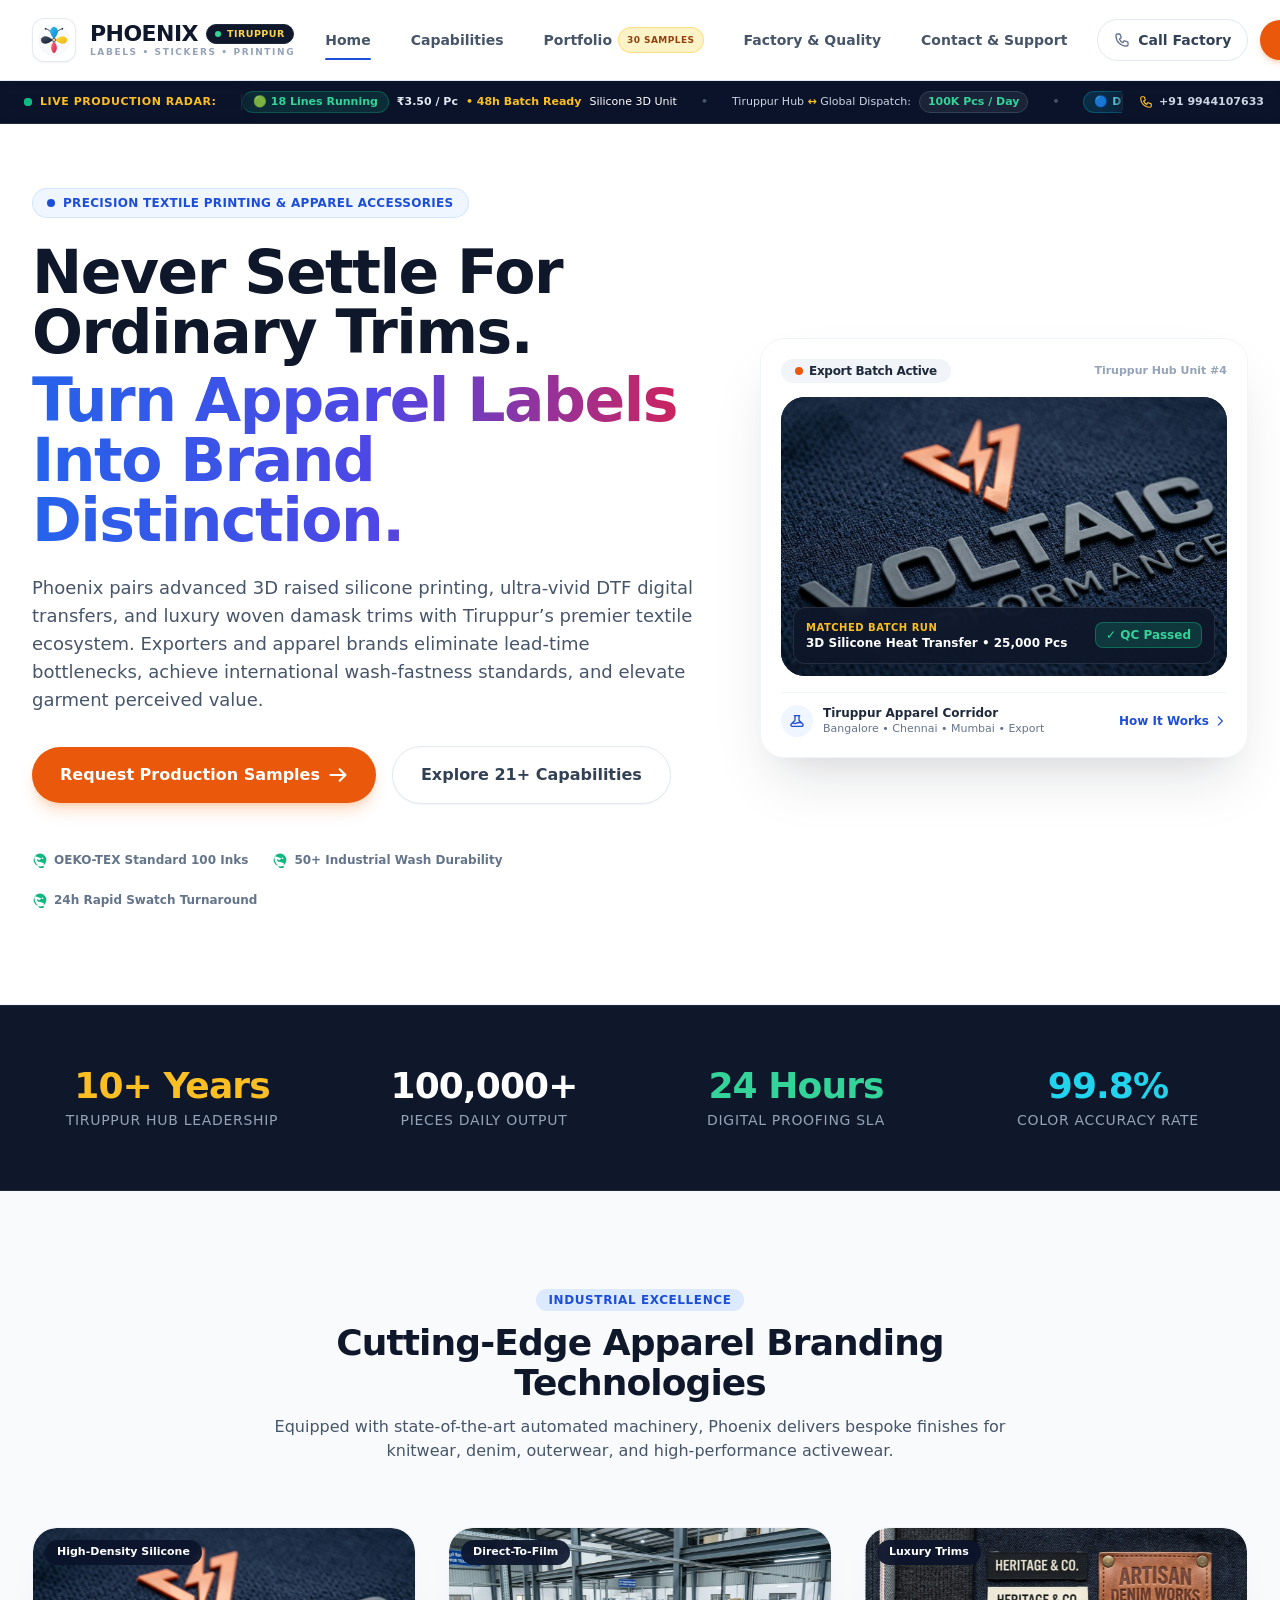
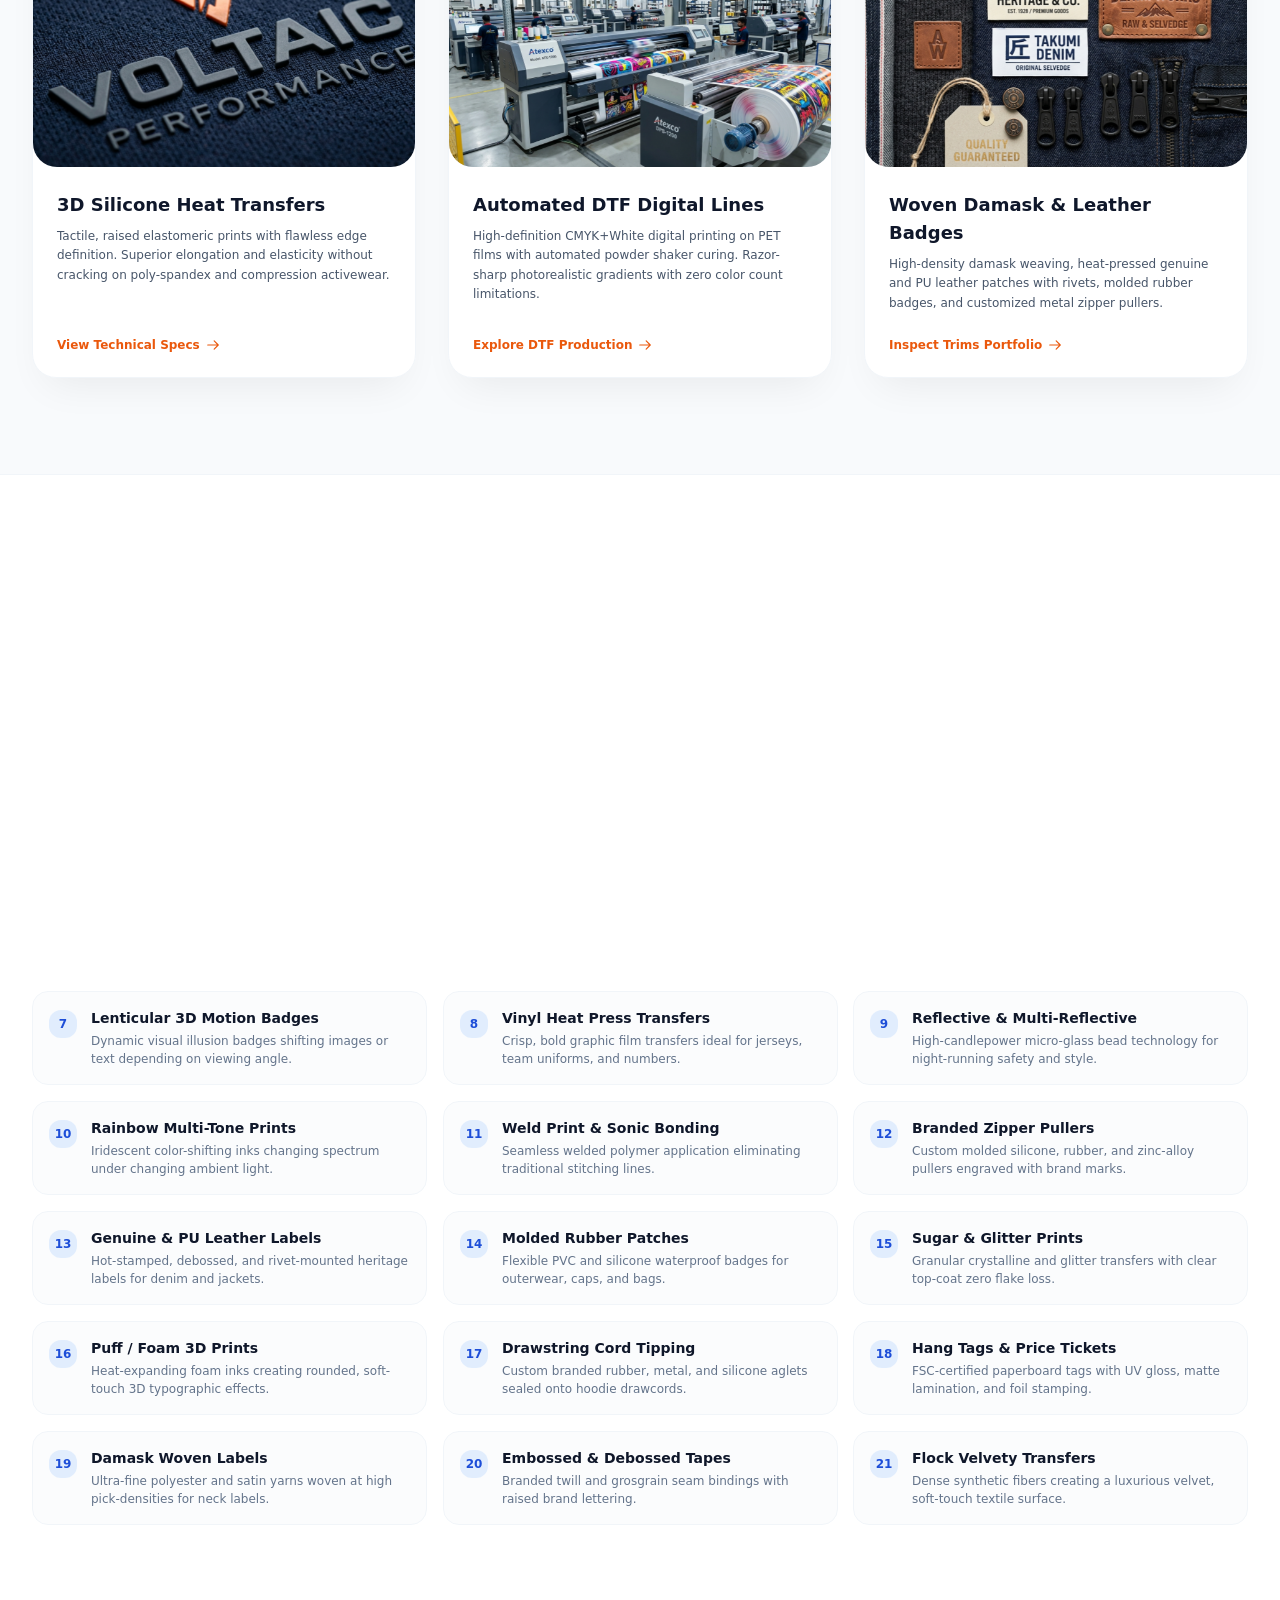
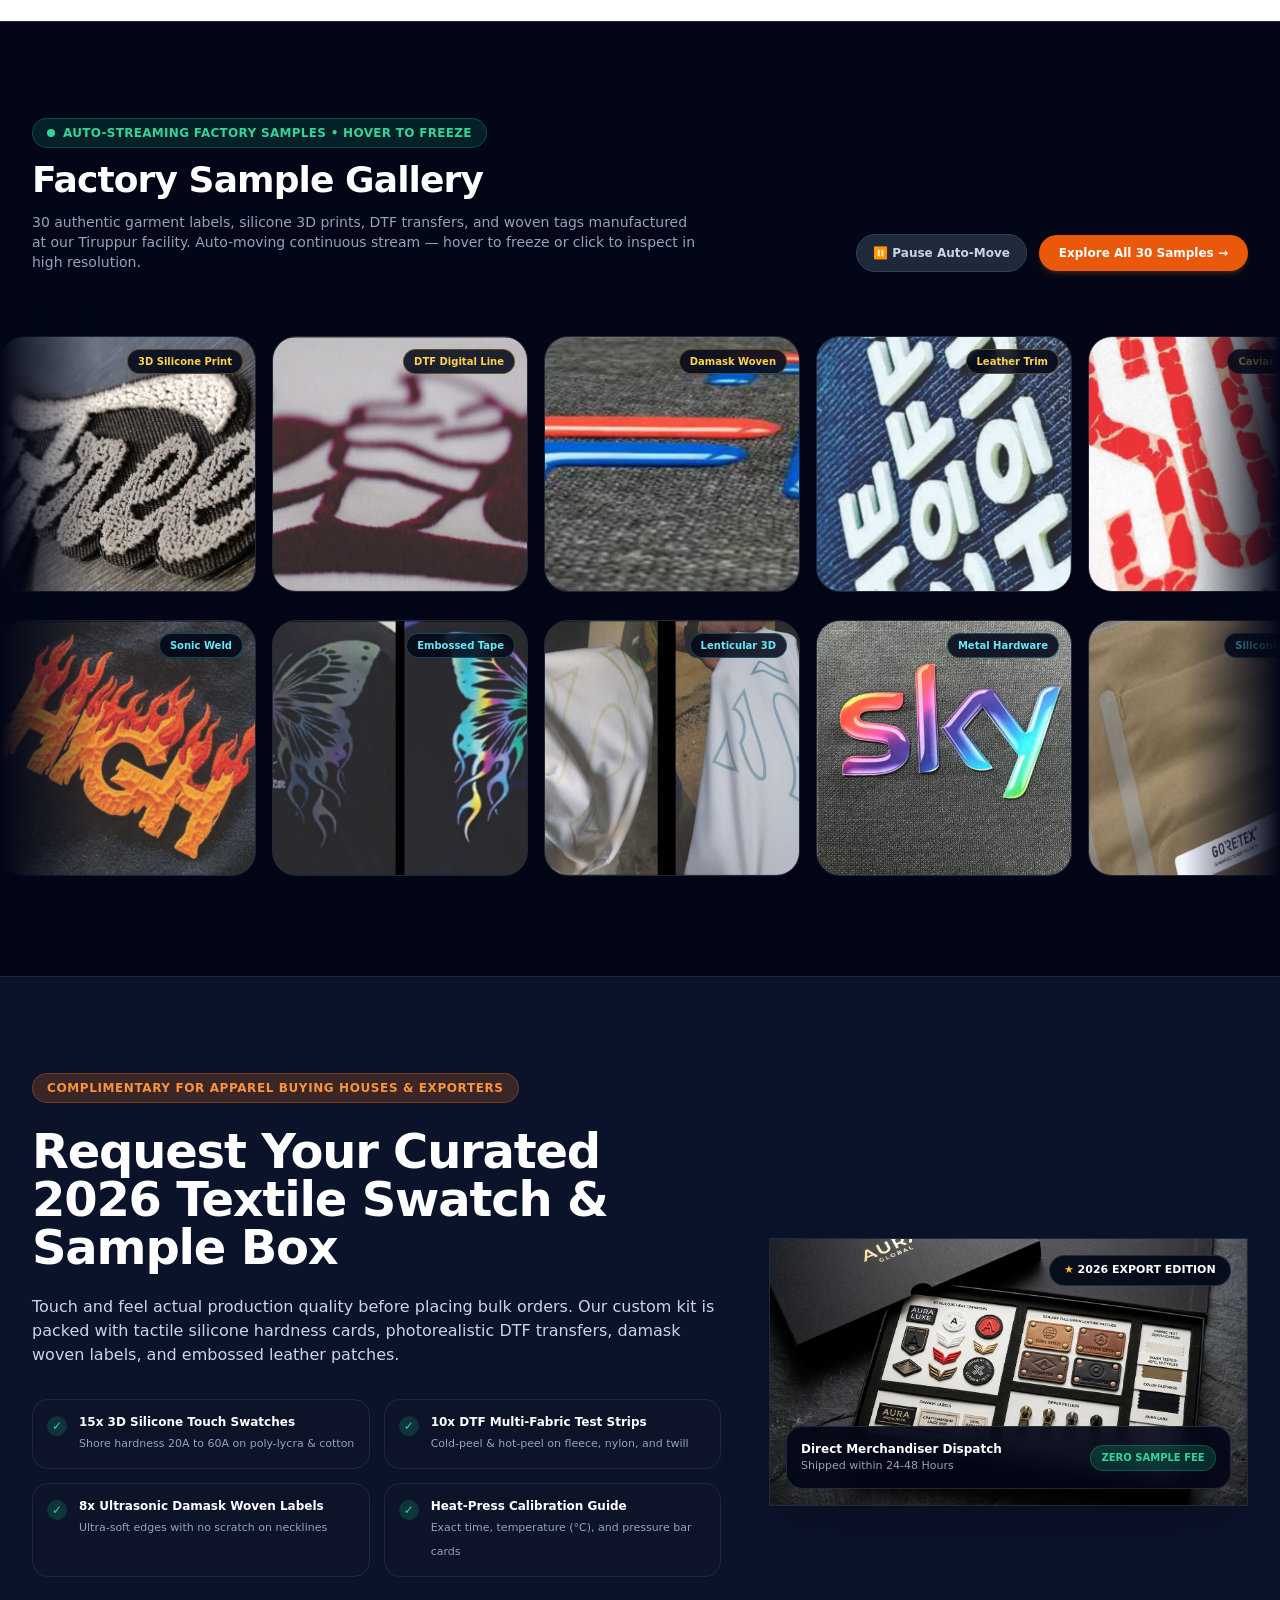
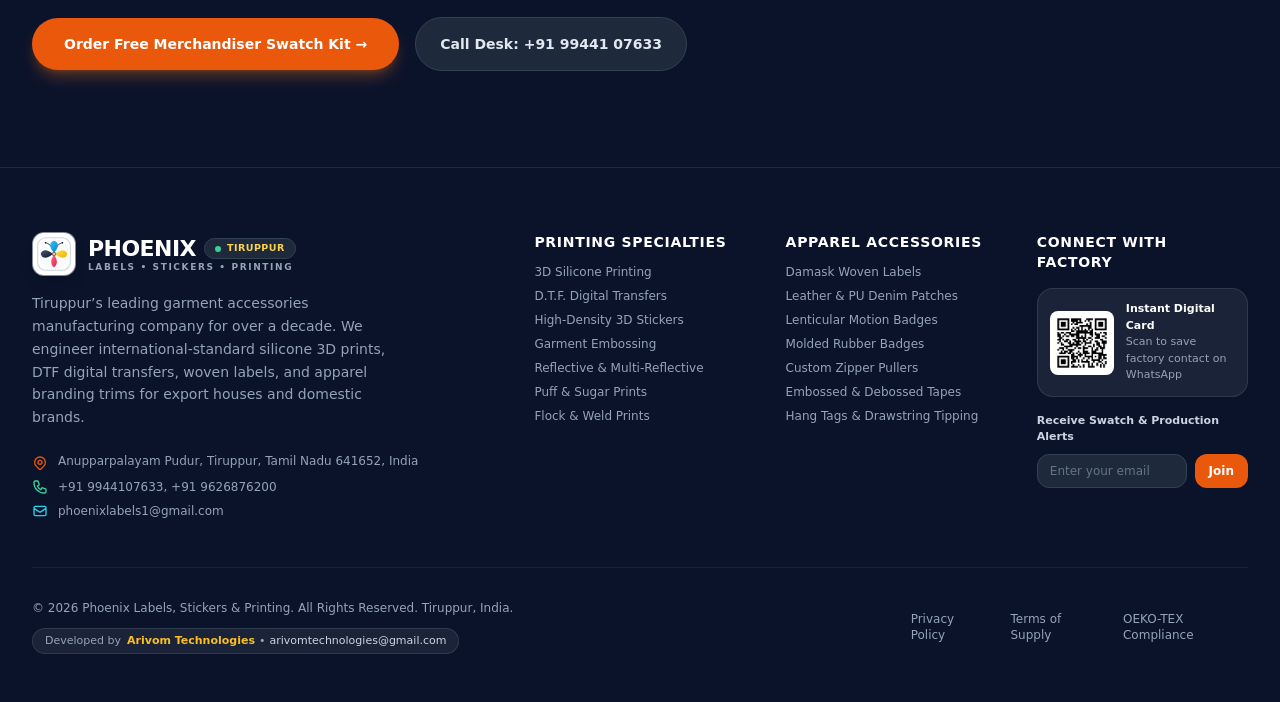
==== commit 34ab54cc: "deploy: fix blank screen on phoenixprintsolution.com by setting base-href to /" ====
--- a/index.html
+++ b/index.html
@@ -3,7 +3,7 @@
 <head>
   <meta charset="utf-8">
   <title>Phoenix Labels, Stickers & Printing | Tiruppur Apparel Trims & DTF</title>
-  <base href="/Phoenix-Web/">
+  <base href="/">
   <meta name="viewport" content="width=device-width, initial-scale=1">
   <!-- Primary SEO Meta Tags -->
   <meta name="description" content="Tiruppur's premier garment accessories manufacturer. Specializing in high-density 3D silicone printing, DTF digital heat transfers, damask woven labels, and apparel branding trims. 100K+ pcs daily capacity with OEKO-TEX certified inks.">
@@ -78,8 +78,8 @@
     }
   }
   </script>
-<link rel="stylesheet" href="styles-PPJ47BOH.css"></head>
+<link rel="stylesheet" href="styles-52L52DRF.css"></head>
 <body class="bg-slate-50 text-slate-900 antialiased">
   <app-root></app-root>
-<script src="main-536SF4I5.js" type="module"></script></body>
+<script src="main-FN2OFNB2.js" type="module"></script></body>
 </html>
--- a/styles-52L52DRF.css
+++ b/styles-52L52DRF.css
@@ -0,0 +1 @@
+*,:before,:after{--tw-border-spacing-x: 0;--tw-border-spacing-y: 0;--tw-translate-x: 0;--tw-translate-y: 0;--tw-rotate: 0;--tw-skew-x: 0;--tw-skew-y: 0;--tw-scale-x: 1;--tw-scale-y: 1;--tw-pan-x: ;--tw-pan-y: ;--tw-pinch-zoom: ;--tw-scroll-snap-strictness: proximity;--tw-gradient-from-position: ;--tw-gradient-via-position: ;--tw-gradient-to-position: ;--tw-ordinal: ;--tw-slashed-zero: ;--tw-numeric-figure: ;--tw-numeric-spacing: ;--tw-numeric-fraction: ;--tw-ring-inset: ;--tw-ring-offset-width: 0px;--tw-ring-offset-color: #fff;--tw-ring-color: rgb(59 130 246 / .5);--tw-ring-offset-shadow: 0 0 #0000;--tw-ring-shadow: 0 0 #0000;--tw-shadow: 0 0 #0000;--tw-shadow-colored: 0 0 #0000;--tw-blur: ;--tw-brightness: ;--tw-contrast: ;--tw-grayscale: ;--tw-hue-rotate: ;--tw-invert: ;--tw-saturate: ;--tw-sepia: ;--tw-drop-shadow: ;--tw-backdrop-blur: ;--tw-backdrop-brightness: ;--tw-backdrop-contrast: ;--tw-backdrop-grayscale: ;--tw-backdrop-hue-rotate: ;--tw-backdrop-invert: ;--tw-backdrop-opacity: ;--tw-backdrop-saturate: ;--tw-backdrop-sepia: ;--tw-contain-size: ;--tw-contain-layout: ;--tw-contain-paint: ;--tw-contain-style: }::backdrop{--tw-border-spacing-x: 0;--tw-border-spacing-y: 0;--tw-translate-x: 0;--tw-translate-y: 0;--tw-rotate: 0;--tw-skew-x: 0;--tw-skew-y: 0;--tw-scale-x: 1;--tw-scale-y: 1;--tw-pan-x: ;--tw-pan-y: ;--tw-pinch-zoom: ;--tw-scroll-snap-strictness: proximity;--tw-gradient-from-position: ;--tw-gradient-via-position: ;--tw-gradient-to-position: ;--tw-ordinal: ;--tw-slashed-zero: ;--tw-numeric-figure: ;--tw-numeric-spacing: ;--tw-numeric-fraction: ;--tw-ring-inset: ;--tw-ring-offset-width: 0px;--tw-ring-offset-color: #fff;--tw-ring-color: rgb(59 130 246 / .5);--tw-ring-offset-shadow: 0 0 #0000;--tw-ring-shadow: 0 0 #0000;--tw-shadow: 0 0 #0000;--tw-shadow-colored: 0 0 #0000;--tw-blur: ;--tw-brightness: ;--tw-contrast: ;--tw-grayscale: ;--tw-hue-rotate: ;--tw-invert: ;--tw-saturate: ;--tw-sepia: ;--tw-drop-shadow: ;--tw-backdrop-blur: ;--tw-backdrop-brightness: ;--tw-backdrop-contrast: ;--tw-backdrop-grayscale: ;--tw-backdrop-hue-rotate: ;--tw-backdrop-invert: ;--tw-backdrop-opacity: ;--tw-backdrop-saturate: ;--tw-backdrop-sepia: ;--tw-contain-size: ;--tw-contain-layout: ;--tw-contain-paint: ;--tw-contain-style: }*,:before,:after{box-sizing:border-box;border-width:0;border-style:solid;border-color:#e5e7eb}:before,:after{--tw-content: ""}html,:host{line-height:1.5;-webkit-text-size-adjust:100%;-moz-tab-size:4;tab-size:4;font-family:Plus Jakarta Sans,Inter,system-ui,sans-serif;font-feature-settings:normal;font-variation-settings:normal;-webkit-tap-highlight-color:transparent}body{margin:0;line-height:inherit}hr{height:0;color:inherit;border-top-width:1px}abbr:where([title]){text-decoration:underline dotted}h1,h2,h3,h4,h5,h6{font-size:inherit;font-weight:inherit}a{color:inherit;text-decoration:inherit}b,strong{font-weight:bolder}code,kbd,samp,pre{font-family:ui-monospace,SFMono-Regular,Menlo,Monaco,Consolas,Liberation Mono,Courier New,monospace;font-feature-settings:normal;font-variation-settings:normal;font-size:1em}small{font-size:80%}sub,sup{font-size:75%;line-height:0;position:relative;vertical-align:baseline}sub{bottom:-.25em}sup{top:-.5em}table{text-indent:0;border-color:inherit;border-collapse:collapse}button,input,optgroup,select,textarea{font-family:inherit;font-feature-settings:inherit;font-variation-settings:inherit;font-size:100%;font-weight:inherit;line-height:inherit;letter-spacing:inherit;color:inherit;margin:0;padding:0}button,select{text-transform:none}button,input:where([type=button]),input:where([type=reset]),input:where([type=submit]){-webkit-appearance:button;background-color:transparent;background-image:none}:-moz-focusring{outline:auto}:-moz-ui-invalid{box-shadow:none}progress{vertical-align:baseline}::-webkit-inner-spin-button,::-webkit-outer-spin-button{height:auto}[type=search]{-webkit-appearance:textfield;outline-offset:-2px}::-webkit-search-decoration{-webkit-appearance:none}::-webkit-file-upload-button{-webkit-appearance:button;font:inherit}summary{display:list-item}blockquote,dl,dd,h1,h2,h3,h4,h5,h6,hr,figure,p,pre{margin:0}fieldset{margin:0;padding:0}legend{padding:0}ol,ul,menu{list-style:none;margin:0;padding:0}dialog{padding:0}textarea{resize:vertical}input::placeholder,textarea::placeholder{opacity:1;color:#9ca3af}button,[role=button]{cursor:pointer}:disabled{cursor:default}img,svg,video,canvas,audio,iframe,embed,object{display:block;vertical-align:middle}img,video{max-width:100%;height:auto}[hidden]:where(:not([hidden=until-found])){display:none}html{scroll-behavior:smooth;font-family:Plus Jakarta Sans,Inter,system-ui,sans-serif}body{--tw-bg-opacity: 1;background-color:rgb(248 250 252 / var(--tw-bg-opacity, 1));--tw-text-opacity: 1;color:rgb(15 23 42 / var(--tw-text-opacity, 1));-webkit-font-smoothing:antialiased;-moz-osx-font-smoothing:grayscale}body *::selection{--tw-bg-opacity: 1;background-color:rgb(234 88 12 / var(--tw-bg-opacity, 1));--tw-text-opacity: 1;color:rgb(255 255 255 / var(--tw-text-opacity, 1))}body::selection{--tw-bg-opacity: 1;background-color:rgb(234 88 12 / var(--tw-bg-opacity, 1));--tw-text-opacity: 1;color:rgb(255 255 255 / var(--tw-text-opacity, 1))}.pointer-events-none{pointer-events:none}.fixed{position:fixed}.absolute{position:absolute}.relative{position:relative}.sticky{position:sticky}.inset-0{inset:0}.-bottom-1\.5{bottom:-.375rem}.bottom-0{bottom:0}.bottom-3{bottom:.75rem}.bottom-4{bottom:1rem}.left-0{left:0}.left-2{left:.5rem}.left-3{left:.75rem}.left-4{left:1rem}.right-0{right:0}.right-2{right:.5rem}.right-3{right:.75rem}.right-4{right:1rem}.top-0{top:0}.top-3{top:.75rem}.top-4{top:1rem}.z-10{z-index:10}.z-20{z-index:20}.z-40{z-index:40}.z-50{z-index:50}.order-1{order:1}.order-2{order:2}.mx-auto{margin-left:auto;margin-right:auto}.my-2{margin-top:.5rem;margin-bottom:.5rem}.-mt-0\.5{margin-top:-.125rem}.mb-1{margin-bottom:.25rem}.mb-1\.5{margin-bottom:.375rem}.mb-10{margin-bottom:2.5rem}.mb-12{margin-bottom:3rem}.mb-16{margin-bottom:4rem}.mb-2{margin-bottom:.5rem}.mb-3\.5{margin-bottom:.875rem}.mb-4{margin-bottom:1rem}.mb-6{margin-bottom:1.5rem}.mb-8{margin-bottom:2rem}.ml-1\.5{margin-left:.375rem}.mt-0\.5{margin-top:.125rem}.mt-1{margin-top:.25rem}.mt-12{margin-top:3rem}.mt-16{margin-top:4rem}.mt-2{margin-top:.5rem}.mt-4{margin-top:1rem}.mt-8{margin-top:2rem}.line-clamp-1{overflow:hidden;display:-webkit-box;-webkit-box-orient:vertical;-webkit-line-clamp:1}.line-clamp-2{overflow:hidden;display:-webkit-box;-webkit-box-orient:vertical;-webkit-line-clamp:2}.block{display:block}.inline-block{display:inline-block}.flex{display:flex}.inline-flex{display:inline-flex}.table{display:table}.grid{display:grid}.hidden{display:none}.aspect-\[16\/10\]{aspect-ratio:16/10}.aspect-square{aspect-ratio:1 / 1}.h-1{height:.25rem}.h-1\.5{height:.375rem}.h-10{height:2.5rem}.h-11{height:2.75rem}.h-16{height:4rem}.h-2{height:.5rem}.h-20{height:5rem}.h-3\.5{height:.875rem}.h-4{height:1rem}.h-5{height:1.25rem}.h-56{height:14rem}.h-6{height:1.5rem}.h-7{height:1.75rem}.h-8{height:2rem}.h-\[2\.5px\]{height:2.5px}.h-full{height:100%}.max-h-\[70vh\]{max-height:70vh}.max-h-\[72vh\]{max-height:72vh}.min-h-screen{min-height:100vh}.w-1{width:.25rem}.w-1\.5{width:.375rem}.w-10{width:2.5rem}.w-11{width:2.75rem}.w-12{width:3rem}.w-16{width:4rem}.w-2{width:.5rem}.w-3\.5{width:.875rem}.w-4{width:1rem}.w-5{width:1.25rem}.w-56{width:14rem}.w-6{width:1.5rem}.w-7{width:1.75rem}.w-8{width:2rem}.w-auto{width:auto}.w-full{width:100%}.min-w-0{min-width:0px}.max-w-2xl{max-width:42rem}.max-w-3xl{max-width:48rem}.max-w-4xl{max-width:56rem}.max-w-6xl{max-width:72rem}.max-w-7xl{max-width:80rem}.max-w-\[1440px\]{max-width:1440px}.max-w-full{max-width:100%}.max-w-sm{max-width:24rem}.max-w-xl{max-width:36rem}.flex-1{flex:1 1 0%}.shrink-0{flex-shrink:0}.transform{transform:translate(var(--tw-translate-x),var(--tw-translate-y)) rotate(var(--tw-rotate)) skew(var(--tw-skew-x)) skewY(var(--tw-skew-y)) scaleX(var(--tw-scale-x)) scaleY(var(--tw-scale-y))}@keyframes ping{75%,to{transform:scale(2);opacity:0}}.animate-ping{animation:ping 1s cubic-bezier(0,0,.2,1) infinite}@keyframes pulse{50%{opacity:.5}}.animate-pulse{animation:pulse 2s cubic-bezier(.4,0,.6,1) infinite}.cursor-default{cursor:default}.cursor-pointer{cursor:pointer}.cursor-zoom-in{cursor:zoom-in}.cursor-zoom-out{cursor:zoom-out}.select-none{-webkit-user-select:none;user-select:none}.grid-cols-1{grid-template-columns:repeat(1,minmax(0,1fr))}.grid-cols-2{grid-template-columns:repeat(2,minmax(0,1fr))}.flex-col{flex-direction:column}.flex-wrap{flex-wrap:wrap}.items-start{align-items:flex-start}.items-center{align-items:center}.items-stretch{align-items:stretch}.justify-end{justify-content:flex-end}.justify-center{justify-content:center}.justify-between{justify-content:space-between}.gap-1{gap:.25rem}.gap-1\.5{gap:.375rem}.gap-10{gap:2.5rem}.gap-12{gap:3rem}.gap-2{gap:.5rem}.gap-2\.5{gap:.625rem}.gap-3{gap:.75rem}.gap-3\.5{gap:.875rem}.gap-4{gap:1rem}.gap-6{gap:1.5rem}.gap-8{gap:2rem}.space-x-1>:not([hidden])~:not([hidden]){--tw-space-x-reverse: 0;margin-right:calc(.25rem * var(--tw-space-x-reverse));margin-left:calc(.25rem * calc(1 - var(--tw-space-x-reverse)))}.space-y-1>:not([hidden])~:not([hidden]){--tw-space-y-reverse: 0;margin-top:calc(.25rem * calc(1 - var(--tw-space-y-reverse)));margin-bottom:calc(.25rem * var(--tw-space-y-reverse))}.space-y-2>:not([hidden])~:not([hidden]){--tw-space-y-reverse: 0;margin-top:calc(.5rem * calc(1 - var(--tw-space-y-reverse)));margin-bottom:calc(.5rem * var(--tw-space-y-reverse))}.space-y-28>:not([hidden])~:not([hidden]){--tw-space-y-reverse: 0;margin-top:calc(7rem * calc(1 - var(--tw-space-y-reverse)));margin-bottom:calc(7rem * var(--tw-space-y-reverse))}.space-y-3>:not([hidden])~:not([hidden]){--tw-space-y-reverse: 0;margin-top:calc(.75rem * calc(1 - var(--tw-space-y-reverse)));margin-bottom:calc(.75rem * var(--tw-space-y-reverse))}.space-y-4>:not([hidden])~:not([hidden]){--tw-space-y-reverse: 0;margin-top:calc(1rem * calc(1 - var(--tw-space-y-reverse)));margin-bottom:calc(1rem * var(--tw-space-y-reverse))}.space-y-5>:not([hidden])~:not([hidden]){--tw-space-y-reverse: 0;margin-top:calc(1.25rem * calc(1 - var(--tw-space-y-reverse)));margin-bottom:calc(1.25rem * var(--tw-space-y-reverse))}.space-y-6>:not([hidden])~:not([hidden]){--tw-space-y-reverse: 0;margin-top:calc(1.5rem * calc(1 - var(--tw-space-y-reverse)));margin-bottom:calc(1.5rem * var(--tw-space-y-reverse))}.divide-y>:not([hidden])~:not([hidden]){--tw-divide-y-reverse: 0;border-top-width:calc(1px * calc(1 - var(--tw-divide-y-reverse)));border-bottom-width:calc(1px * var(--tw-divide-y-reverse))}.divide-slate-100>:not([hidden])~:not([hidden]){--tw-divide-opacity: 1;border-color:rgb(241 245 249 / var(--tw-divide-opacity, 1))}.self-start{align-self:flex-start}.overflow-hidden{overflow:hidden}.overflow-x-auto{overflow-x:auto}.truncate{overflow:hidden;text-overflow:ellipsis;white-space:nowrap}.whitespace-nowrap{white-space:nowrap}.rounded{border-radius:.25rem}.rounded-2xl{border-radius:1rem}.rounded-3xl{border-radius:1.5rem}.rounded-full{border-radius:9999px}.rounded-lg{border-radius:.5rem}.rounded-xl{border-radius:.75rem}.border{border-width:1px}.border-y{border-top-width:1px;border-bottom-width:1px}.border-b{border-bottom-width:1px}.border-l{border-left-width:1px}.border-r{border-right-width:1px}.border-t{border-top-width:1px}.border-amber-300\/60{border-color:#fcd34d99}.border-amber-400\/30{border-color:#fbbf244d}.border-amber-500\/30{border-color:#f59e0b4d}.border-blue-200\/60{border-color:#bfdbfe99}.border-cyan-400\/30{border-color:#22d3ee4d}.border-cyan-500\/30{border-color:#06b6d44d}.border-emerald-200{--tw-border-opacity: 1;border-color:rgb(167 243 208 / var(--tw-border-opacity, 1))}.border-emerald-500{--tw-border-opacity: 1;border-color:rgb(16 185 129 / var(--tw-border-opacity, 1))}.border-emerald-500\/30{border-color:#10b9814d}.border-emerald-500\/40{border-color:#10b98166}.border-orange-500\/30{border-color:#f973164d}.border-purple-500\/30{border-color:#a855f74d}.border-slate-100{--tw-border-opacity: 1;border-color:rgb(241 245 249 / var(--tw-border-opacity, 1))}.border-slate-200{--tw-border-opacity: 1;border-color:rgb(226 232 240 / var(--tw-border-opacity, 1))}.border-slate-200\/80{border-color:#e2e8f0cc}.border-slate-200\/90{border-color:#e2e8f0e6}.border-slate-700{--tw-border-opacity: 1;border-color:rgb(51 65 85 / var(--tw-border-opacity, 1))}.border-slate-700\/50{border-color:#33415580}.border-slate-700\/60{border-color:#33415599}.border-slate-700\/80{border-color:#334155cc}.border-slate-800{--tw-border-opacity: 1;border-color:rgb(30 41 59 / var(--tw-border-opacity, 1))}.border-slate-800\/80{border-color:#1e293bcc}.border-white\/10{border-color:#ffffff1a}.bg-amber-100{--tw-bg-opacity: 1;background-color:rgb(254 243 199 / var(--tw-bg-opacity, 1))}.bg-amber-400\/20{background-color:#fbbf2433}.bg-amber-500\/15{background-color:#f59e0b26}.bg-black\/95{background-color:#000000f2}.bg-blue-100{--tw-bg-opacity: 1;background-color:rgb(219 234 254 / var(--tw-bg-opacity, 1))}.bg-blue-100\/80{background-color:#dbeafecc}.bg-blue-50{--tw-bg-opacity: 1;background-color:rgb(239 246 255 / var(--tw-bg-opacity, 1))}.bg-blue-500\/20{background-color:#3b82f633}.bg-brand-blue{--tw-bg-opacity: 1;background-color:rgb(29 78 216 / var(--tw-bg-opacity, 1))}.bg-brand-navy{--tw-bg-opacity: 1;background-color:rgb(11 19 43 / var(--tw-bg-opacity, 1))}.bg-brand-navy\/90{background-color:#0b132be6}.bg-brand-orange{--tw-bg-opacity: 1;background-color:rgb(234 88 12 / var(--tw-bg-opacity, 1))}.bg-cyan-50{--tw-bg-opacity: 1;background-color:rgb(236 254 255 / var(--tw-bg-opacity, 1))}.bg-cyan-500\/15{background-color:#06b6d426}.bg-cyan-500\/20{background-color:#06b6d433}.bg-emerald-100{--tw-bg-opacity: 1;background-color:rgb(209 250 229 / var(--tw-bg-opacity, 1))}.bg-emerald-400{--tw-bg-opacity: 1;background-color:rgb(52 211 153 / var(--tw-bg-opacity, 1))}.bg-emerald-50{--tw-bg-opacity: 1;background-color:rgb(236 253 245 / var(--tw-bg-opacity, 1))}.bg-emerald-500{--tw-bg-opacity: 1;background-color:rgb(16 185 129 / var(--tw-bg-opacity, 1))}.bg-emerald-500\/15{background-color:#10b98126}.bg-emerald-500\/20{background-color:#10b98133}.bg-emerald-600{--tw-bg-opacity: 1;background-color:rgb(5 150 105 / var(--tw-bg-opacity, 1))}.bg-orange-100{--tw-bg-opacity: 1;background-color:rgb(255 237 213 / var(--tw-bg-opacity, 1))}.bg-orange-500\/20{background-color:#f9731633}.bg-purple-100{--tw-bg-opacity: 1;background-color:rgb(243 232 255 / var(--tw-bg-opacity, 1))}.bg-purple-500\/15{background-color:#a855f726}.bg-red-600{--tw-bg-opacity: 1;background-color:rgb(220 38 38 / var(--tw-bg-opacity, 1))}.bg-rose-100{--tw-bg-opacity: 1;background-color:rgb(255 228 230 / var(--tw-bg-opacity, 1))}.bg-slate-100{--tw-bg-opacity: 1;background-color:rgb(241 245 249 / var(--tw-bg-opacity, 1))}.bg-slate-50{--tw-bg-opacity: 1;background-color:rgb(248 250 252 / var(--tw-bg-opacity, 1))}.bg-slate-50\/60{background-color:#f8fafc99}.bg-slate-800{--tw-bg-opacity: 1;background-color:rgb(30 41 59 / var(--tw-bg-opacity, 1))}.bg-slate-800\/80{background-color:#1e293bcc}.bg-slate-900{--tw-bg-opacity: 1;background-color:rgb(15 23 42 / var(--tw-bg-opacity, 1))}.bg-slate-900\/60{background-color:#0f172a99}.bg-slate-900\/80{background-color:#0f172acc}.bg-slate-900\/85{background-color:#0f172ad9}.bg-slate-900\/90{background-color:#0f172ae6}.bg-slate-900\/95{background-color:#0f172af2}.bg-slate-950{--tw-bg-opacity: 1;background-color:rgb(2 6 23 / var(--tw-bg-opacity, 1))}.bg-slate-950\/80{background-color:#020617cc}.bg-slate-950\/85{background-color:#020617d9}.bg-slate-950\/90{background-color:#020617e6}.bg-white{--tw-bg-opacity: 1;background-color:rgb(255 255 255 / var(--tw-bg-opacity, 1))}.bg-white\/95{background-color:#fffffff2}.bg-gradient-to-l{background-image:linear-gradient(to left,var(--tw-gradient-stops))}.bg-gradient-to-r{background-image:linear-gradient(to right,var(--tw-gradient-stops))}.bg-gradient-to-t{background-image:linear-gradient(to top,var(--tw-gradient-stops))}.from-blue-600{--tw-gradient-from: #2563eb var(--tw-gradient-from-position);--tw-gradient-to: rgb(37 99 235 / 0) var(--tw-gradient-to-position);--tw-gradient-stops: var(--tw-gradient-from), var(--tw-gradient-to)}.from-slate-950{--tw-gradient-from: #020617 var(--tw-gradient-from-position);--tw-gradient-to: rgb(2 6 23 / 0) var(--tw-gradient-to-position);--tw-gradient-stops: var(--tw-gradient-from), var(--tw-gradient-to)}.from-slate-950\/90{--tw-gradient-from: rgb(2 6 23 / .9) var(--tw-gradient-from-position);--tw-gradient-to: rgb(2 6 23 / 0) var(--tw-gradient-to-position);--tw-gradient-stops: var(--tw-gradient-from), var(--tw-gradient-to)}.from-slate-950\/95{--tw-gradient-from: rgb(2 6 23 / .95) var(--tw-gradient-from-position);--tw-gradient-to: rgb(2 6 23 / 0) var(--tw-gradient-to-position);--tw-gradient-stops: var(--tw-gradient-from), var(--tw-gradient-to)}.via-indigo-600{--tw-gradient-to: rgb(79 70 229 / 0) var(--tw-gradient-to-position);--tw-gradient-stops: var(--tw-gradient-from), #4f46e5 var(--tw-gradient-via-position), var(--tw-gradient-to)}.via-slate-950\/25{--tw-gradient-to: rgb(2 6 23 / 0) var(--tw-gradient-to-position);--tw-gradient-stops: var(--tw-gradient-from), rgb(2 6 23 / .25) var(--tw-gradient-via-position), var(--tw-gradient-to)}.via-slate-950\/30{--tw-gradient-to: rgb(2 6 23 / 0) var(--tw-gradient-to-position);--tw-gradient-stops: var(--tw-gradient-from), rgb(2 6 23 / .3) var(--tw-gradient-via-position), var(--tw-gradient-to)}.to-rose-600{--tw-gradient-to: #e11d48 var(--tw-gradient-to-position)}.to-transparent{--tw-gradient-to: transparent var(--tw-gradient-to-position)}.bg-clip-text{-webkit-background-clip:text;background-clip:text}.object-contain{object-fit:contain}.object-cover{object-fit:cover}.p-1{padding:.25rem}.p-2{padding:.5rem}.p-2\.5{padding:.625rem}.p-3{padding:.75rem}.p-3\.5{padding:.875rem}.p-4{padding:1rem}.p-5{padding:1.25rem}.p-6{padding:1.5rem}.p-8{padding:2rem}.px-2{padding-left:.5rem;padding-right:.5rem}.px-2\.5{padding-left:.625rem;padding-right:.625rem}.px-3{padding-left:.75rem;padding-right:.75rem}.px-3\.5{padding-left:.875rem;padding-right:.875rem}.px-4{padding-left:1rem;padding-right:1rem}.px-5{padding-left:1.25rem;padding-right:1.25rem}.px-6{padding-left:1.5rem;padding-right:1.5rem}.px-7{padding-left:1.75rem;padding-right:1.75rem}.px-8{padding-left:2rem;padding-right:2rem}.py-0\.5{padding-top:.125rem;padding-bottom:.125rem}.py-1{padding-top:.25rem;padding-bottom:.25rem}.py-1\.5{padding-top:.375rem;padding-bottom:.375rem}.py-12{padding-top:3rem;padding-bottom:3rem}.py-16{padding-top:4rem;padding-bottom:4rem}.py-2{padding-top:.5rem;padding-bottom:.5rem}.py-2\.5{padding-top:.625rem;padding-bottom:.625rem}.py-3{padding-top:.75rem;padding-bottom:.75rem}.py-4{padding-top:1rem;padding-bottom:1rem}.pb-12{padding-bottom:3rem}.pb-16{padding-bottom:4rem}.pb-3{padding-bottom:.75rem}.pb-6{padding-bottom:1.5rem}.pt-10{padding-top:2.5rem}.pt-16{padding-top:4rem}.pt-2{padding-top:.5rem}.pt-3{padding-top:.75rem}.pt-4{padding-top:1rem}.pt-6{padding-top:1.5rem}.pt-8{padding-top:2rem}.text-left{text-align:left}.text-center{text-align:center}.font-sans{font-family:Plus Jakarta Sans,Inter,system-ui,sans-serif}.text-2xl{font-size:1.5rem;line-height:2rem}.text-3xl{font-size:1.875rem;line-height:2.25rem}.text-4xl{font-size:2.25rem;line-height:2.5rem}.text-\[10px\]{font-size:10px}.text-\[11px\]{font-size:11px}.text-\[9\.5px\]{font-size:9.5px}.text-\[9px\]{font-size:9px}.text-base{font-size:1rem;line-height:1.5rem}.text-lg{font-size:1.125rem;line-height:1.75rem}.text-sm{font-size:.875rem;line-height:1.25rem}.text-xl{font-size:1.25rem;line-height:1.75rem}.text-xs{font-size:.75rem;line-height:1rem}.font-black{font-weight:900}.font-bold{font-weight:700}.font-extrabold{font-weight:800}.font-medium{font-weight:500}.font-normal{font-weight:400}.font-semibold{font-weight:600}.uppercase{text-transform:uppercase}.leading-\[1\.12\]{line-height:1.12}.leading-normal{line-height:1.5}.leading-relaxed{line-height:1.625}.leading-snug{line-height:1.375}.leading-tight{line-height:1.25}.tracking-\[0\.18em\]{letter-spacing:.18em}.tracking-tight{letter-spacing:-.025em}.tracking-wide{letter-spacing:.025em}.tracking-wider{letter-spacing:.05em}.text-amber-300{--tw-text-opacity: 1;color:rgb(252 211 77 / var(--tw-text-opacity, 1))}.text-amber-400{--tw-text-opacity: 1;color:rgb(251 191 36 / var(--tw-text-opacity, 1))}.text-amber-800{--tw-text-opacity: 1;color:rgb(146 64 14 / var(--tw-text-opacity, 1))}.text-amber-900{--tw-text-opacity: 1;color:rgb(120 53 15 / var(--tw-text-opacity, 1))}.text-brand-blue{--tw-text-opacity: 1;color:rgb(29 78 216 / var(--tw-text-opacity, 1))}.text-brand-magenta{--tw-text-opacity: 1;color:rgb(225 29 72 / var(--tw-text-opacity, 1))}.text-brand-orange{--tw-text-opacity: 1;color:rgb(234 88 12 / var(--tw-text-opacity, 1))}.text-cyan-300{--tw-text-opacity: 1;color:rgb(103 232 249 / var(--tw-text-opacity, 1))}.text-cyan-400{--tw-text-opacity: 1;color:rgb(34 211 238 / var(--tw-text-opacity, 1))}.text-cyan-600{--tw-text-opacity: 1;color:rgb(8 145 178 / var(--tw-text-opacity, 1))}.text-emerald-400{--tw-text-opacity: 1;color:rgb(52 211 153 / var(--tw-text-opacity, 1))}.text-emerald-500{--tw-text-opacity: 1;color:rgb(16 185 129 / var(--tw-text-opacity, 1))}.text-emerald-600{--tw-text-opacity: 1;color:rgb(5 150 105 / var(--tw-text-opacity, 1))}.text-emerald-800{--tw-text-opacity: 1;color:rgb(6 95 70 / var(--tw-text-opacity, 1))}.text-orange-400{--tw-text-opacity: 1;color:rgb(251 146 60 / var(--tw-text-opacity, 1))}.text-purple-300{--tw-text-opacity: 1;color:rgb(216 180 254 / var(--tw-text-opacity, 1))}.text-purple-400{--tw-text-opacity: 1;color:rgb(192 132 252 / var(--tw-text-opacity, 1))}.text-purple-800{--tw-text-opacity: 1;color:rgb(107 33 168 / var(--tw-text-opacity, 1))}.text-slate-200{--tw-text-opacity: 1;color:rgb(226 232 240 / var(--tw-text-opacity, 1))}.text-slate-300{--tw-text-opacity: 1;color:rgb(203 213 225 / var(--tw-text-opacity, 1))}.text-slate-400{--tw-text-opacity: 1;color:rgb(148 163 184 / var(--tw-text-opacity, 1))}.text-slate-500{--tw-text-opacity: 1;color:rgb(100 116 139 / var(--tw-text-opacity, 1))}.text-slate-600{--tw-text-opacity: 1;color:rgb(71 85 105 / var(--tw-text-opacity, 1))}.text-slate-700{--tw-text-opacity: 1;color:rgb(51 65 85 / var(--tw-text-opacity, 1))}.text-slate-800{--tw-text-opacity: 1;color:rgb(30 41 59 / var(--tw-text-opacity, 1))}.text-slate-900{--tw-text-opacity: 1;color:rgb(15 23 42 / var(--tw-text-opacity, 1))}.text-transparent{color:transparent}.text-white{--tw-text-opacity: 1;color:rgb(255 255 255 / var(--tw-text-opacity, 1))}.antialiased{-webkit-font-smoothing:antialiased;-moz-osx-font-smoothing:grayscale}.placeholder-slate-500::placeholder{--tw-placeholder-opacity: 1;color:rgb(100 116 139 / var(--tw-placeholder-opacity, 1))}.opacity-0{opacity:0}.opacity-75{opacity:.75}.shadow-2xl{--tw-shadow: 0 25px 50px -12px rgb(0 0 0 / .25);--tw-shadow-colored: 0 25px 50px -12px var(--tw-shadow-color);box-shadow:var(--tw-ring-offset-shadow, 0 0 #0000),var(--tw-ring-shadow, 0 0 #0000),var(--tw-shadow)}.shadow-\[-4px_0_12px_rgba\(15\,23\,42\,0\.9\)\]{--tw-shadow: -4px 0 12px rgba(15,23,42,.9);--tw-shadow-colored: -4px 0 12px var(--tw-shadow-color);box-shadow:var(--tw-ring-offset-shadow, 0 0 #0000),var(--tw-ring-shadow, 0 0 #0000),var(--tw-shadow)}.shadow-\[4px_0_12px_rgba\(15\,23\,42\,0\.9\)\]{--tw-shadow: 4px 0 12px rgba(15,23,42,.9);--tw-shadow-colored: 4px 0 12px var(--tw-shadow-color);box-shadow:var(--tw-ring-offset-shadow, 0 0 #0000),var(--tw-ring-shadow, 0 0 #0000),var(--tw-shadow)}.shadow-card{--tw-shadow: 0 20px 40px -15px rgba(0, 0, 0, .07);--tw-shadow-colored: 0 20px 40px -15px var(--tw-shadow-color);box-shadow:var(--tw-ring-offset-shadow, 0 0 #0000),var(--tw-ring-shadow, 0 0 #0000),var(--tw-shadow)}.shadow-float{--tw-shadow: 0 30px 60px -12px rgba(15, 23, 42, .12), 0 18px 36px -18px rgba(15, 23, 42, .08);--tw-shadow-colored: 0 30px 60px -12px var(--tw-shadow-color), 0 18px 36px -18px var(--tw-shadow-color);box-shadow:var(--tw-ring-offset-shadow, 0 0 #0000),var(--tw-ring-shadow, 0 0 #0000),var(--tw-shadow)}.shadow-inner{--tw-shadow: inset 0 2px 4px 0 rgb(0 0 0 / .05);--tw-shadow-colored: inset 0 2px 4px 0 var(--tw-shadow-color);box-shadow:var(--tw-ring-offset-shadow, 0 0 #0000),var(--tw-ring-shadow, 0 0 #0000),var(--tw-shadow)}.shadow-lg{--tw-shadow: 0 10px 15px -3px rgb(0 0 0 / .1), 0 4px 6px -4px rgb(0 0 0 / .1);--tw-shadow-colored: 0 10px 15px -3px var(--tw-shadow-color), 0 4px 6px -4px var(--tw-shadow-color);box-shadow:var(--tw-ring-offset-shadow, 0 0 #0000),var(--tw-ring-shadow, 0 0 #0000),var(--tw-shadow)}.shadow-md{--tw-shadow: 0 4px 6px -1px rgb(0 0 0 / .1), 0 2px 4px -2px rgb(0 0 0 / .1);--tw-shadow-colored: 0 4px 6px -1px var(--tw-shadow-color), 0 2px 4px -2px var(--tw-shadow-color);box-shadow:var(--tw-ring-offset-shadow, 0 0 #0000),var(--tw-ring-shadow, 0 0 #0000),var(--tw-shadow)}.shadow-sm{--tw-shadow: 0 1px 2px 0 rgb(0 0 0 / .05);--tw-shadow-colored: 0 1px 2px 0 var(--tw-shadow-color);box-shadow:var(--tw-ring-offset-shadow, 0 0 #0000),var(--tw-ring-shadow, 0 0 #0000),var(--tw-shadow)}.shadow-xl{--tw-shadow: 0 20px 25px -5px rgb(0 0 0 / .1), 0 8px 10px -6px rgb(0 0 0 / .1);--tw-shadow-colored: 0 20px 25px -5px var(--tw-shadow-color), 0 8px 10px -6px var(--tw-shadow-color);box-shadow:var(--tw-ring-offset-shadow, 0 0 #0000),var(--tw-ring-shadow, 0 0 #0000),var(--tw-shadow)}.shadow-orange-500\/20{--tw-shadow-color: rgb(249 115 22 / .2);--tw-shadow: var(--tw-shadow-colored)}.shadow-orange-500\/25{--tw-shadow-color: rgb(249 115 22 / .25);--tw-shadow: var(--tw-shadow-colored)}.shadow-orange-500\/30{--tw-shadow-color: rgb(249 115 22 / .3);--tw-shadow: var(--tw-shadow-colored)}.filter{filter:var(--tw-blur) var(--tw-brightness) var(--tw-contrast) var(--tw-grayscale) var(--tw-hue-rotate) var(--tw-invert) var(--tw-saturate) var(--tw-sepia) var(--tw-drop-shadow)}.backdrop-blur-md{--tw-backdrop-blur: blur(12px);-webkit-backdrop-filter:var(--tw-backdrop-blur) var(--tw-backdrop-brightness) var(--tw-backdrop-contrast) var(--tw-backdrop-grayscale) var(--tw-backdrop-hue-rotate) var(--tw-backdrop-invert) var(--tw-backdrop-opacity) var(--tw-backdrop-saturate) var(--tw-backdrop-sepia);backdrop-filter:var(--tw-backdrop-blur) var(--tw-backdrop-brightness) var(--tw-backdrop-contrast) var(--tw-backdrop-grayscale) var(--tw-backdrop-hue-rotate) var(--tw-backdrop-invert) var(--tw-backdrop-opacity) var(--tw-backdrop-saturate) var(--tw-backdrop-sepia)}.backdrop-blur-sm{--tw-backdrop-blur: blur(4px);-webkit-backdrop-filter:var(--tw-backdrop-blur) var(--tw-backdrop-brightness) var(--tw-backdrop-contrast) var(--tw-backdrop-grayscale) var(--tw-backdrop-hue-rotate) var(--tw-backdrop-invert) var(--tw-backdrop-opacity) var(--tw-backdrop-saturate) var(--tw-backdrop-sepia);backdrop-filter:var(--tw-backdrop-blur) var(--tw-backdrop-brightness) var(--tw-backdrop-contrast) var(--tw-backdrop-grayscale) var(--tw-backdrop-hue-rotate) var(--tw-backdrop-invert) var(--tw-backdrop-opacity) var(--tw-backdrop-saturate) var(--tw-backdrop-sepia)}.transition{transition-property:color,background-color,border-color,text-decoration-color,fill,stroke,opacity,box-shadow,transform,filter,backdrop-filter;transition-timing-function:cubic-bezier(.4,0,.2,1);transition-duration:.15s}.transition-all{transition-property:all;transition-timing-function:cubic-bezier(.4,0,.2,1);transition-duration:.15s}.transition-colors{transition-property:color,background-color,border-color,text-decoration-color,fill,stroke;transition-timing-function:cubic-bezier(.4,0,.2,1);transition-duration:.15s}.transition-opacity{transition-property:opacity;transition-timing-function:cubic-bezier(.4,0,.2,1);transition-duration:.15s}.transition-shadow{transition-property:box-shadow;transition-timing-function:cubic-bezier(.4,0,.2,1);transition-duration:.15s}.transition-transform{transition-property:transform;transition-timing-function:cubic-bezier(.4,0,.2,1);transition-duration:.15s}.delay-150{transition-delay:.15s}.delay-200{transition-delay:.2s}.delay-300{transition-delay:.3s}.duration-150{transition-duration:.15s}.duration-200{transition-duration:.2s}.duration-300{transition-duration:.3s}.duration-500{transition-duration:.5s}.duration-700{transition-duration:.7s}.ease-out{transition-timing-function:cubic-bezier(0,0,.2,1)}@keyframes pulse-slow{0%,to{opacity:1;transform:scale(1)}50%{opacity:.6;transform:scale(.96)}}.animate-pulse-slow{animation:pulse-slow 3s infinite ease-in-out}@keyframes marquee{0%{transform:translateZ(0)}to{transform:translate3d(-50%,0,0)}}.animate-marquee{display:flex;width:max-content;animation:marquee 35s linear infinite;will-change:transform}.animate-marquee:hover{animation-play-state:paused}@keyframes gallery-marquee{0%{transform:translateZ(0)}to{transform:translate3d(-50%,0,0)}}@keyframes gallery-marquee-reverse{0%{transform:translate3d(-50%,0,0)}to{transform:translateZ(0)}}.animate-gallery-marquee{display:flex;width:max-content;animation:gallery-marquee 45s linear infinite;will-change:transform}.animate-gallery-marquee:hover,.animate-gallery-marquee.paused{animation-play-state:paused}.animate-gallery-marquee-reverse{display:flex;width:max-content;animation:gallery-marquee-reverse 45s linear infinite;will-change:transform}.animate-gallery-marquee-reverse:hover,.animate-gallery-marquee-reverse.paused{animation-play-state:paused}@keyframes fadeIn{0%{opacity:0}to{opacity:1}}@keyframes fadeInUp{0%{opacity:0;transform:translate3d(0,24px,0)}to{opacity:1;transform:translateZ(0)}}@keyframes fadeInDown{0%{opacity:0;transform:translate3d(0,-20px,0)}to{opacity:1;transform:translateZ(0)}}@keyframes fadeInScale{0%{opacity:0;transform:scale3d(.95,.95,1)}to{opacity:1;transform:scaleZ(1)}}@keyframes floatGentle{0%,to{transform:translateZ(0)}50%{transform:translate3d(0,-8px,0)}}@keyframes floatSlow{0%,to{transform:translateZ(0)}50%{transform:translate3d(0,-14px,0)}}@keyframes shimmerWave{0%{background-position:-200% 0}to{background-position:200% 0}}@keyframes glowOrange{0%,to{box-shadow:0 10px 25px -5px #ea580c4d}50%{box-shadow:0 15px 35px #ea580c8c}}@keyframes pulseBorder{0%,to{border-color:#ea580c33}50%{border-color:#ea580c99}}.animate-fadeIn{animation:fadeIn .4s cubic-bezier(.16,1,.3,1) forwards}.animate-fade-in-up{animation:fadeInUp .7s cubic-bezier(.16,1,.3,1) both}.animate-fade-in-down{animation:fadeInDown .6s cubic-bezier(.16,1,.3,1) both}.animate-fade-in-scale{animation:fadeInScale .7s cubic-bezier(.16,1,.3,1) both}.animate-float{animation:floatGentle 5s ease-in-out infinite}.animate-float-slow{animation:floatSlow 7s ease-in-out infinite}.animate-glow-orange{animation:glowOrange 3s ease-in-out infinite}.animate-pulse-border{animation:pulseBorder 2.5s ease-in-out infinite}.delay-75{animation-delay:75ms}.delay-100{animation-delay:.1s}.delay-150{animation-delay:.15s}.delay-200{animation-delay:.2s}.delay-250{animation-delay:.25s}.delay-300{animation-delay:.3s}.delay-400{animation-delay:.4s}.delay-500{animation-delay:.5s}.delay-600{animation-delay:.6s}.hover-lift{transition:transform .35s cubic-bezier(.16,1,.3,1),box-shadow .35s cubic-bezier(.16,1,.3,1),border-color .3s ease}.hover-lift:hover{transform:translate3d(0,-6px,0)}.hover-lift-sm{transition:transform .25s cubic-bezier(.16,1,.3,1),box-shadow .25s cubic-bezier(.16,1,.3,1)}.hover-lift-sm:hover{transform:translate3d(0,-3px,0)}.btn-shimmer{position:relative;overflow:hidden}.btn-shimmer:before{content:"";position:absolute;top:0;left:-100%;width:60%;height:100%;background:linear-gradient(120deg,transparent,rgba(255,255,255,.35),transparent);transform:skew(-20deg);transition:left .75s ease;pointer-events:none}.btn-shimmer:hover:before{left:140%}.card-hover-glow{transition:all .35s cubic-bezier(.16,1,.3,1)}.card-hover-glow:hover{transform:translateY(-4px);box-shadow:0 20px 40px -10px #0f172a26,0 0 25px -5px #1d4ed81f}.scroll-reveal{opacity:0;transform:translate3d(0,36px,0);transition:opacity .85s cubic-bezier(.16,1,.3,1),transform .85s cubic-bezier(.16,1,.3,1);will-change:opacity,transform}.scroll-reveal.in-view{opacity:1;transform:translateZ(0)}.scroll-reveal-scale{opacity:0;transform:scale3d(.92,.92,1) translate3d(0,24px,0);transition:opacity .85s cubic-bezier(.16,1,.3,1),transform .85s cubic-bezier(.16,1,.3,1);will-change:opacity,transform}.scroll-reveal-scale.in-view{opacity:1;transform:scaleZ(1) translateZ(0)}.scroll-reveal-left{opacity:0;transform:translate3d(-40px,0,0);transition:opacity .85s cubic-bezier(.16,1,.3,1),transform .85s cubic-bezier(.16,1,.3,1);will-change:opacity,transform}.scroll-reveal-left.in-view{opacity:1;transform:translateZ(0)}.scroll-reveal-right{opacity:0;transform:translate3d(40px,0,0);transition:opacity .85s cubic-bezier(.16,1,.3,1),transform .85s cubic-bezier(.16,1,.3,1);will-change:opacity,transform}.scroll-reveal-right.in-view{opacity:1;transform:translateZ(0)}.stagger-1{transition-delay:80ms!important}.stagger-2{transition-delay:.16s!important}.stagger-3{transition-delay:.24s!important}.stagger-4{transition-delay:.32s!important}.stagger-5{transition-delay:.4s!important}.stagger-6{transition-delay:.48s!important}.image-reveal{position:relative;overflow:hidden;border-radius:inherit}.image-reveal img{opacity:.25;transform:scale3d(1.12,1.12,1);filter:blur(4px);transition:opacity 1s cubic-bezier(.16,1,.3,1),transform 1s cubic-bezier(.16,1,.3,1),filter .8s ease;will-change:opacity,transform,filter}.image-reveal.in-view img{opacity:1;transform:scaleZ(1);filter:blur(0px)}.image-reveal.in-view:hover img{transform:scale3d(1.08,1.08,1)}.image-reveal:after{content:"";position:absolute;inset:0;background:linear-gradient(115deg,transparent 20%,rgba(255,255,255,.35) 50%,transparent 80%);transform:translate(-160%);transition:transform 1.3s cubic-bezier(.16,1,.3,1);pointer-events:none;z-index:10}.image-reveal.in-view:after{transform:translate(160%)}@keyframes floatSubtle{0%,to{transform:translateY(0)}50%{transform:translateY(-6px)}}.image-float.in-view{animation:floatSubtle 6s ease-in-out infinite}@media(prefers-reduced-motion:reduce){.scroll-reveal,.scroll-reveal-scale,.scroll-reveal-left,.scroll-reveal-right,.image-reveal img{opacity:1!important;transform:none!important;filter:none!important;transition:none!important}.image-reveal:after{display:none!important}}.selection\:bg-brand-orange *::selection{--tw-bg-opacity: 1;background-color:rgb(234 88 12 / var(--tw-bg-opacity, 1))}.selection\:text-white *::selection{--tw-text-opacity: 1;color:rgb(255 255 255 / var(--tw-text-opacity, 1))}.selection\:bg-brand-orange::selection{--tw-bg-opacity: 1;background-color:rgb(234 88 12 / var(--tw-bg-opacity, 1))}.selection\:text-white::selection{--tw-text-opacity: 1;color:rgb(255 255 255 / var(--tw-text-opacity, 1))}.hover\:scale-105:hover{--tw-scale-x: 1.05;--tw-scale-y: 1.05;transform:translate(var(--tw-translate-x),var(--tw-translate-y)) rotate(var(--tw-rotate)) skew(var(--tw-skew-x)) skewY(var(--tw-skew-y)) scaleX(var(--tw-scale-x)) scaleY(var(--tw-scale-y))}.hover\:scale-110:hover{--tw-scale-x: 1.1;--tw-scale-y: 1.1;transform:translate(var(--tw-translate-x),var(--tw-translate-y)) rotate(var(--tw-rotate)) skew(var(--tw-skew-x)) skewY(var(--tw-skew-y)) scaleX(var(--tw-scale-x)) scaleY(var(--tw-scale-y))}.hover\:border-amber-400:hover{--tw-border-opacity: 1;border-color:rgb(251 191 36 / var(--tw-border-opacity, 1))}.hover\:border-amber-500\/50:hover{border-color:#f59e0b80}.hover\:border-blue-200:hover{--tw-border-opacity: 1;border-color:rgb(191 219 254 / var(--tw-border-opacity, 1))}.hover\:border-blue-300:hover{--tw-border-opacity: 1;border-color:rgb(147 197 253 / var(--tw-border-opacity, 1))}.hover\:border-cyan-400:hover{--tw-border-opacity: 1;border-color:rgb(34 211 238 / var(--tw-border-opacity, 1))}.hover\:border-cyan-500\/50:hover{border-color:#06b6d480}.hover\:border-emerald-500\/50:hover{border-color:#10b98180}.hover\:border-purple-500\/50:hover{border-color:#a855f780}.hover\:border-slate-200:hover{--tw-border-opacity: 1;border-color:rgb(226 232 240 / var(--tw-border-opacity, 1))}.hover\:border-slate-300:hover{--tw-border-opacity: 1;border-color:rgb(203 213 225 / var(--tw-border-opacity, 1))}.hover\:border-slate-700:hover{--tw-border-opacity: 1;border-color:rgb(51 65 85 / var(--tw-border-opacity, 1))}.hover\:bg-blue-50\/70:hover{background-color:#eff6ffb3}.hover\:bg-emerald-500:hover{--tw-bg-opacity: 1;background-color:rgb(16 185 129 / var(--tw-bg-opacity, 1))}.hover\:bg-orange-600:hover{--tw-bg-opacity: 1;background-color:rgb(234 88 12 / var(--tw-bg-opacity, 1))}.hover\:bg-red-700:hover{--tw-bg-opacity: 1;background-color:rgb(185 28 28 / var(--tw-bg-opacity, 1))}.hover\:bg-slate-100:hover{--tw-bg-opacity: 1;background-color:rgb(241 245 249 / var(--tw-bg-opacity, 1))}.hover\:bg-slate-50:hover{--tw-bg-opacity: 1;background-color:rgb(248 250 252 / var(--tw-bg-opacity, 1))}.hover\:bg-slate-700:hover{--tw-bg-opacity: 1;background-color:rgb(51 65 85 / var(--tw-bg-opacity, 1))}.hover\:bg-slate-800:hover{--tw-bg-opacity: 1;background-color:rgb(30 41 59 / var(--tw-bg-opacity, 1))}.hover\:bg-slate-800\/60:hover{background-color:#1e293b99}.hover\:bg-white:hover{--tw-bg-opacity: 1;background-color:rgb(255 255 255 / var(--tw-bg-opacity, 1))}.hover\:text-amber-300:hover{--tw-text-opacity: 1;color:rgb(252 211 77 / var(--tw-text-opacity, 1))}.hover\:text-amber-400:hover{--tw-text-opacity: 1;color:rgb(251 191 36 / var(--tw-text-opacity, 1))}.hover\:text-blue-700:hover{--tw-text-opacity: 1;color:rgb(29 78 216 / var(--tw-text-opacity, 1))}.hover\:text-brand-orange:hover{--tw-text-opacity: 1;color:rgb(234 88 12 / var(--tw-text-opacity, 1))}.hover\:text-orange-700:hover{--tw-text-opacity: 1;color:rgb(194 65 12 / var(--tw-text-opacity, 1))}.hover\:text-slate-200:hover{--tw-text-opacity: 1;color:rgb(226 232 240 / var(--tw-text-opacity, 1))}.hover\:text-slate-900:hover{--tw-text-opacity: 1;color:rgb(15 23 42 / var(--tw-text-opacity, 1))}.hover\:text-white:hover{--tw-text-opacity: 1;color:rgb(255 255 255 / var(--tw-text-opacity, 1))}.hover\:underline:hover{text-decoration-line:underline}.hover\:shadow-2xl:hover{--tw-shadow: 0 25px 50px -12px rgb(0 0 0 / .25);--tw-shadow-colored: 0 25px 50px -12px var(--tw-shadow-color);box-shadow:var(--tw-ring-offset-shadow, 0 0 #0000),var(--tw-ring-shadow, 0 0 #0000),var(--tw-shadow)}.hover\:shadow-md:hover{--tw-shadow: 0 4px 6px -1px rgb(0 0 0 / .1), 0 2px 4px -2px rgb(0 0 0 / .1);--tw-shadow-colored: 0 4px 6px -1px var(--tw-shadow-color), 0 2px 4px -2px var(--tw-shadow-color);box-shadow:var(--tw-ring-offset-shadow, 0 0 #0000),var(--tw-ring-shadow, 0 0 #0000),var(--tw-shadow)}.hover\:shadow-xl:hover{--tw-shadow: 0 20px 25px -5px rgb(0 0 0 / .1), 0 8px 10px -6px rgb(0 0 0 / .1);--tw-shadow-colored: 0 20px 25px -5px var(--tw-shadow-color), 0 8px 10px -6px var(--tw-shadow-color);box-shadow:var(--tw-ring-offset-shadow, 0 0 #0000),var(--tw-ring-shadow, 0 0 #0000),var(--tw-shadow)}.hover\:shadow-amber-500\/20:hover{--tw-shadow-color: rgb(245 158 11 / .2);--tw-shadow: var(--tw-shadow-colored)}.hover\:shadow-cyan-500\/20:hover{--tw-shadow-color: rgb(6 182 212 / .2);--tw-shadow: var(--tw-shadow-colored)}.hover\:shadow-orange-500\/35:hover{--tw-shadow-color: rgb(249 115 22 / .35);--tw-shadow: var(--tw-shadow-colored)}.hover\:shadow-orange-500\/40:hover{--tw-shadow-color: rgb(249 115 22 / .4);--tw-shadow: var(--tw-shadow-colored)}.focus\:border-brand-orange:focus{--tw-border-opacity: 1;border-color:rgb(234 88 12 / var(--tw-border-opacity, 1))}.focus\:outline-none:focus{outline:2px solid transparent;outline-offset:2px}.focus\:ring-1:focus{--tw-ring-offset-shadow: var(--tw-ring-inset) 0 0 0 var(--tw-ring-offset-width) var(--tw-ring-offset-color);--tw-ring-shadow: var(--tw-ring-inset) 0 0 0 calc(1px + var(--tw-ring-offset-width)) var(--tw-ring-color);box-shadow:var(--tw-ring-offset-shadow),var(--tw-ring-shadow),var(--tw-shadow, 0 0 #0000)}.focus\:ring-2:focus{--tw-ring-offset-shadow: var(--tw-ring-inset) 0 0 0 var(--tw-ring-offset-width) var(--tw-ring-offset-color);--tw-ring-shadow: var(--tw-ring-inset) 0 0 0 calc(2px + var(--tw-ring-offset-width)) var(--tw-ring-color);box-shadow:var(--tw-ring-offset-shadow),var(--tw-ring-shadow),var(--tw-shadow, 0 0 #0000)}.focus\:ring-brand-orange:focus{--tw-ring-opacity: 1;--tw-ring-color: rgb(234 88 12 / var(--tw-ring-opacity, 1))}.focus\:ring-brand-orange\/40:focus{--tw-ring-color: rgb(234 88 12 / .4)}.active\:scale-95:active{--tw-scale-x: .95;--tw-scale-y: .95;transform:translate(var(--tw-translate-x),var(--tw-translate-y)) rotate(var(--tw-rotate)) skew(var(--tw-skew-x)) skewY(var(--tw-skew-y)) scaleX(var(--tw-scale-x)) scaleY(var(--tw-scale-y))}.disabled\:opacity-30:disabled{opacity:.3}.disabled\:hover\:text-white:hover:disabled{--tw-text-opacity: 1;color:rgb(255 255 255 / var(--tw-text-opacity, 1))}.group:hover .group-hover\:translate-x-1{--tw-translate-x: .25rem;transform:translate(var(--tw-translate-x),var(--tw-translate-y)) rotate(var(--tw-rotate)) skew(var(--tw-skew-x)) skewY(var(--tw-skew-y)) scaleX(var(--tw-scale-x)) scaleY(var(--tw-scale-y))}.group:hover .group-hover\:translate-x-1\.5{--tw-translate-x: .375rem;transform:translate(var(--tw-translate-x),var(--tw-translate-y)) rotate(var(--tw-rotate)) skew(var(--tw-skew-x)) skewY(var(--tw-skew-y)) scaleX(var(--tw-scale-x)) scaleY(var(--tw-scale-y))}.group:hover .group-hover\:translate-y-\[-2px\]{--tw-translate-y: -2px;transform:translate(var(--tw-translate-x),var(--tw-translate-y)) rotate(var(--tw-rotate)) skew(var(--tw-skew-x)) skewY(var(--tw-skew-y)) scaleX(var(--tw-scale-x)) scaleY(var(--tw-scale-y))}.group:hover .group-hover\:scale-105{--tw-scale-x: 1.05;--tw-scale-y: 1.05;transform:translate(var(--tw-translate-x),var(--tw-translate-y)) rotate(var(--tw-rotate)) skew(var(--tw-skew-x)) skewY(var(--tw-skew-y)) scaleX(var(--tw-scale-x)) scaleY(var(--tw-scale-y))}.group:hover .group-hover\:scale-110{--tw-scale-x: 1.1;--tw-scale-y: 1.1;transform:translate(var(--tw-translate-x),var(--tw-translate-y)) rotate(var(--tw-rotate)) skew(var(--tw-skew-x)) skewY(var(--tw-skew-y)) scaleX(var(--tw-scale-x)) scaleY(var(--tw-scale-y))}.group:hover .group-hover\:border-brand-orange\/50{border-color:#ea580c80}.group:hover .group-hover\:bg-blue-600{--tw-bg-opacity: 1;background-color:rgb(37 99 235 / var(--tw-bg-opacity, 1))}.group:hover .group-hover\:bg-brand-blue{--tw-bg-opacity: 1;background-color:rgb(29 78 216 / var(--tw-bg-opacity, 1))}.group:hover .group-hover\:bg-brand-orange{--tw-bg-opacity: 1;background-color:rgb(234 88 12 / var(--tw-bg-opacity, 1))}.group:hover .group-hover\:text-brand-blue{--tw-text-opacity: 1;color:rgb(29 78 216 / var(--tw-text-opacity, 1))}.group:hover .group-hover\:text-brand-orange{--tw-text-opacity: 1;color:rgb(234 88 12 / var(--tw-text-opacity, 1))}.group:hover .group-hover\:text-slate-600{--tw-text-opacity: 1;color:rgb(71 85 105 / var(--tw-text-opacity, 1))}.group:hover .group-hover\:text-white{--tw-text-opacity: 1;color:rgb(255 255 255 / var(--tw-text-opacity, 1))}.group:hover .group-hover\:opacity-100{opacity:1}.group:hover .group-hover\:shadow-md{--tw-shadow: 0 4px 6px -1px rgb(0 0 0 / .1), 0 2px 4px -2px rgb(0 0 0 / .1);--tw-shadow-colored: 0 4px 6px -1px var(--tw-shadow-color), 0 2px 4px -2px var(--tw-shadow-color);box-shadow:var(--tw-ring-offset-shadow, 0 0 #0000),var(--tw-ring-shadow, 0 0 #0000),var(--tw-shadow)}@media(min-width:640px){.sm\:left-6{left:1.5rem}.sm\:right-6{right:1.5rem}.sm\:my-4{margin-top:1rem;margin-bottom:1rem}.sm\:inline{display:inline}.sm\:h-64{height:16rem}.sm\:w-24{width:6rem}.sm\:w-64{width:16rem}.sm\:w-auto{width:auto}.sm\:grid-cols-2{grid-template-columns:repeat(2,minmax(0,1fr))}.sm\:flex-row{flex-direction:row}.sm\:items-center{align-items:center}.sm\:gap-8{gap:2rem}.sm\:p-10{padding:2.5rem}.sm\:p-5{padding:1.25rem}.sm\:p-6{padding:1.5rem}.sm\:px-6{padding-left:1.5rem;padding-right:1.5rem}.sm\:py-20{padding-top:5rem;padding-bottom:5rem}.sm\:py-24{padding-top:6rem;padding-bottom:6rem}.sm\:text-left{text-align:left}.sm\:text-3xl{font-size:1.875rem;line-height:2.25rem}.sm\:text-4xl{font-size:2.25rem;line-height:2.5rem}.sm\:text-5xl{font-size:3rem;line-height:1}.sm\:text-\[19px\]{font-size:19px}.sm\:text-\[22px\]{font-size:22px}.sm\:text-base{font-size:1rem;line-height:1.5rem}.sm\:text-lg{font-size:1.125rem;line-height:1.75rem}.sm\:text-sm{font-size:.875rem;line-height:1.25rem}}@media(min-width:768px){.md\:grid-cols-2{grid-template-columns:repeat(2,minmax(0,1fr))}.md\:grid-cols-3{grid-template-columns:repeat(3,minmax(0,1fr))}.md\:grid-cols-4{grid-template-columns:repeat(4,minmax(0,1fr))}.md\:flex-row{flex-direction:row}.md\:items-end{align-items:flex-end}.md\:self-auto{align-self:auto}}@media(min-width:960px){.lg\:order-1{order:1}.lg\:order-2{order:2}.lg\:col-span-2{grid-column:span 2 / span 2}.lg\:col-span-5{grid-column:span 5 / span 5}.lg\:col-span-6{grid-column:span 6 / span 6}.lg\:col-span-7{grid-column:span 7 / span 7}.lg\:flex{display:flex}.lg\:hidden{display:none}.lg\:grid-cols-12{grid-template-columns:repeat(12,minmax(0,1fr))}.lg\:grid-cols-3{grid-template-columns:repeat(3,minmax(0,1fr))}.lg\:grid-cols-4{grid-template-columns:repeat(4,minmax(0,1fr))}.lg\:grid-cols-5{grid-template-columns:repeat(5,minmax(0,1fr))}.lg\:flex-row{flex-direction:row}.lg\:gap-8{gap:2rem}.lg\:px-8{padding-left:2rem;padding-right:2rem}.lg\:pb-24{padding-bottom:6rem}.lg\:pt-16{padding-top:4rem}.lg\:text-6xl{font-size:3.75rem;line-height:1}}@media(min-width:1280px){.xl\:flex{display:flex}.xl\:inline-flex{display:inline-flex}.xl\:grid-cols-4{grid-template-columns:repeat(4,minmax(0,1fr))}.xl\:gap-3{gap:.75rem}.xl\:space-x-3>:not([hidden])~:not([hidden]){--tw-space-x-reverse: 0;margin-right:calc(.75rem * var(--tw-space-x-reverse));margin-left:calc(.75rem * calc(1 - var(--tw-space-x-reverse)))}.xl\:px-3\.5{padding-left:.875rem;padding-right:.875rem}.xl\:text-sm{font-size:.875rem;line-height:1.25rem}}
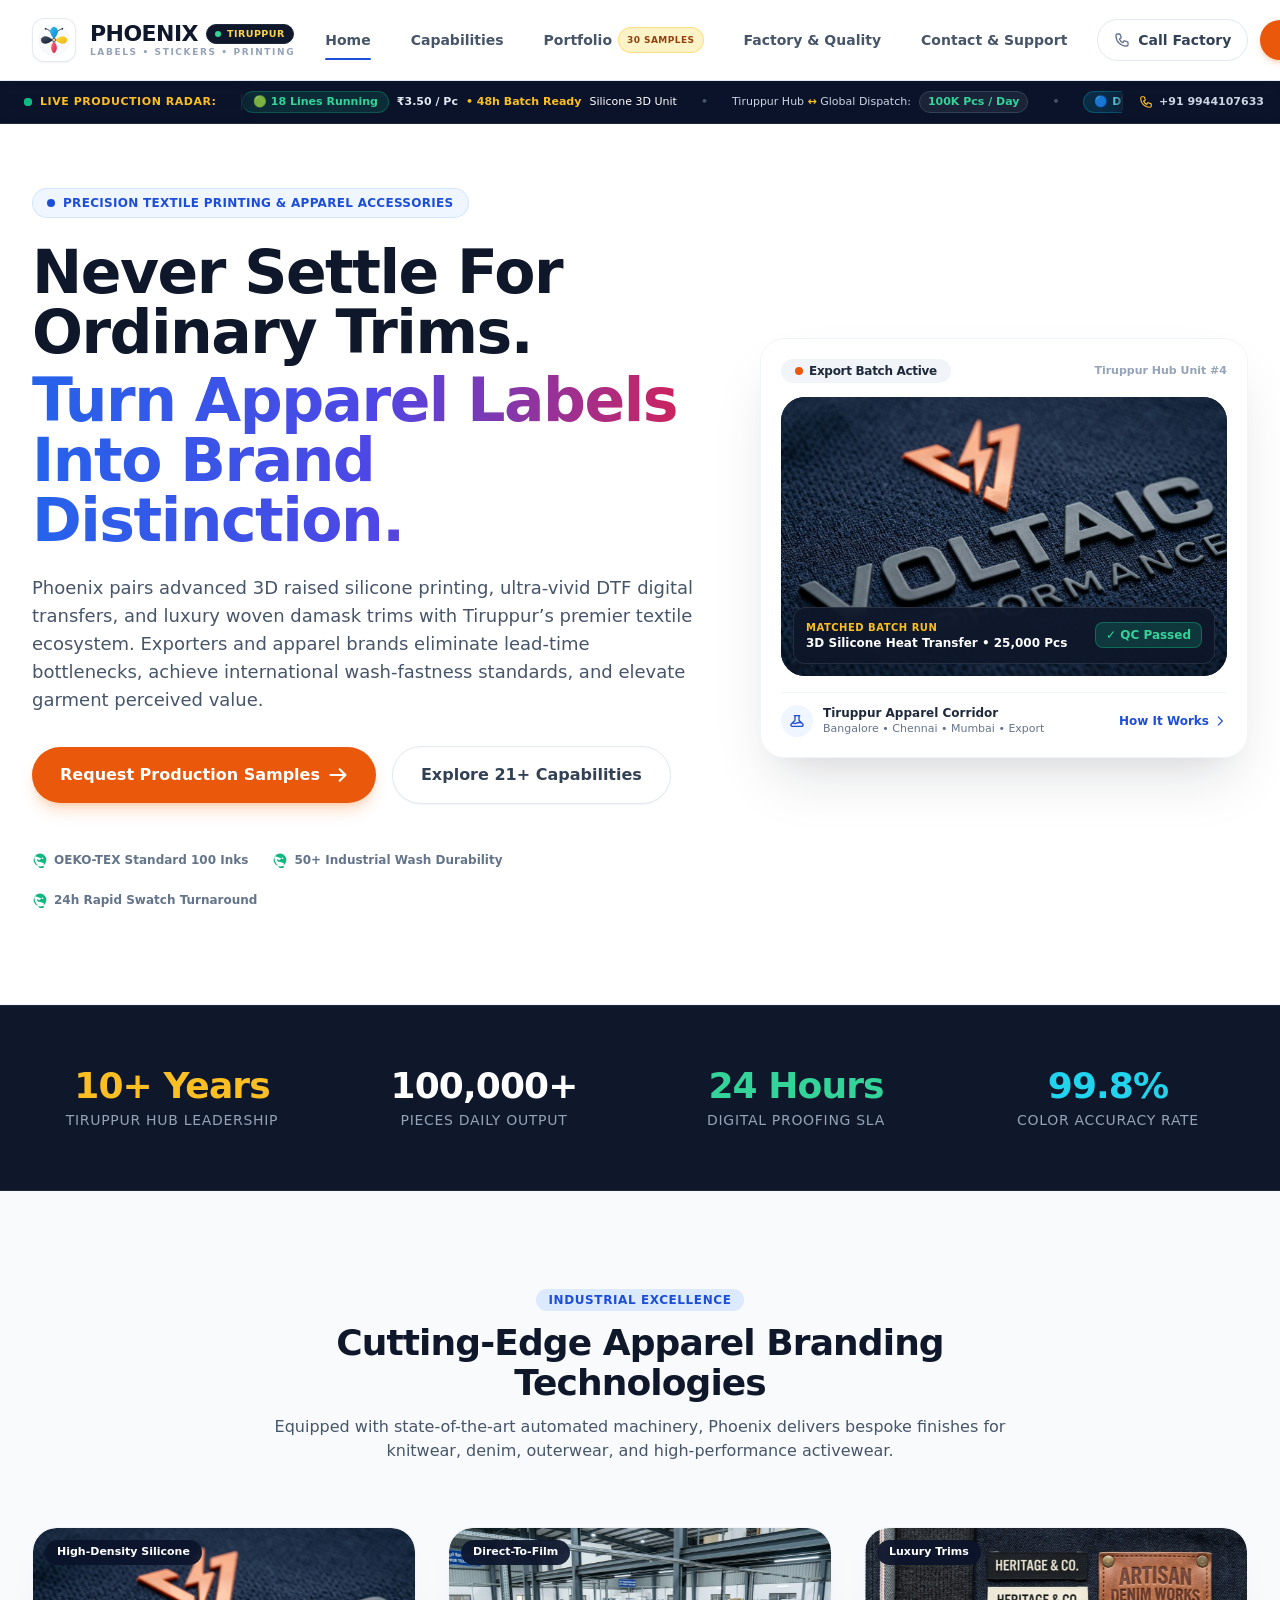
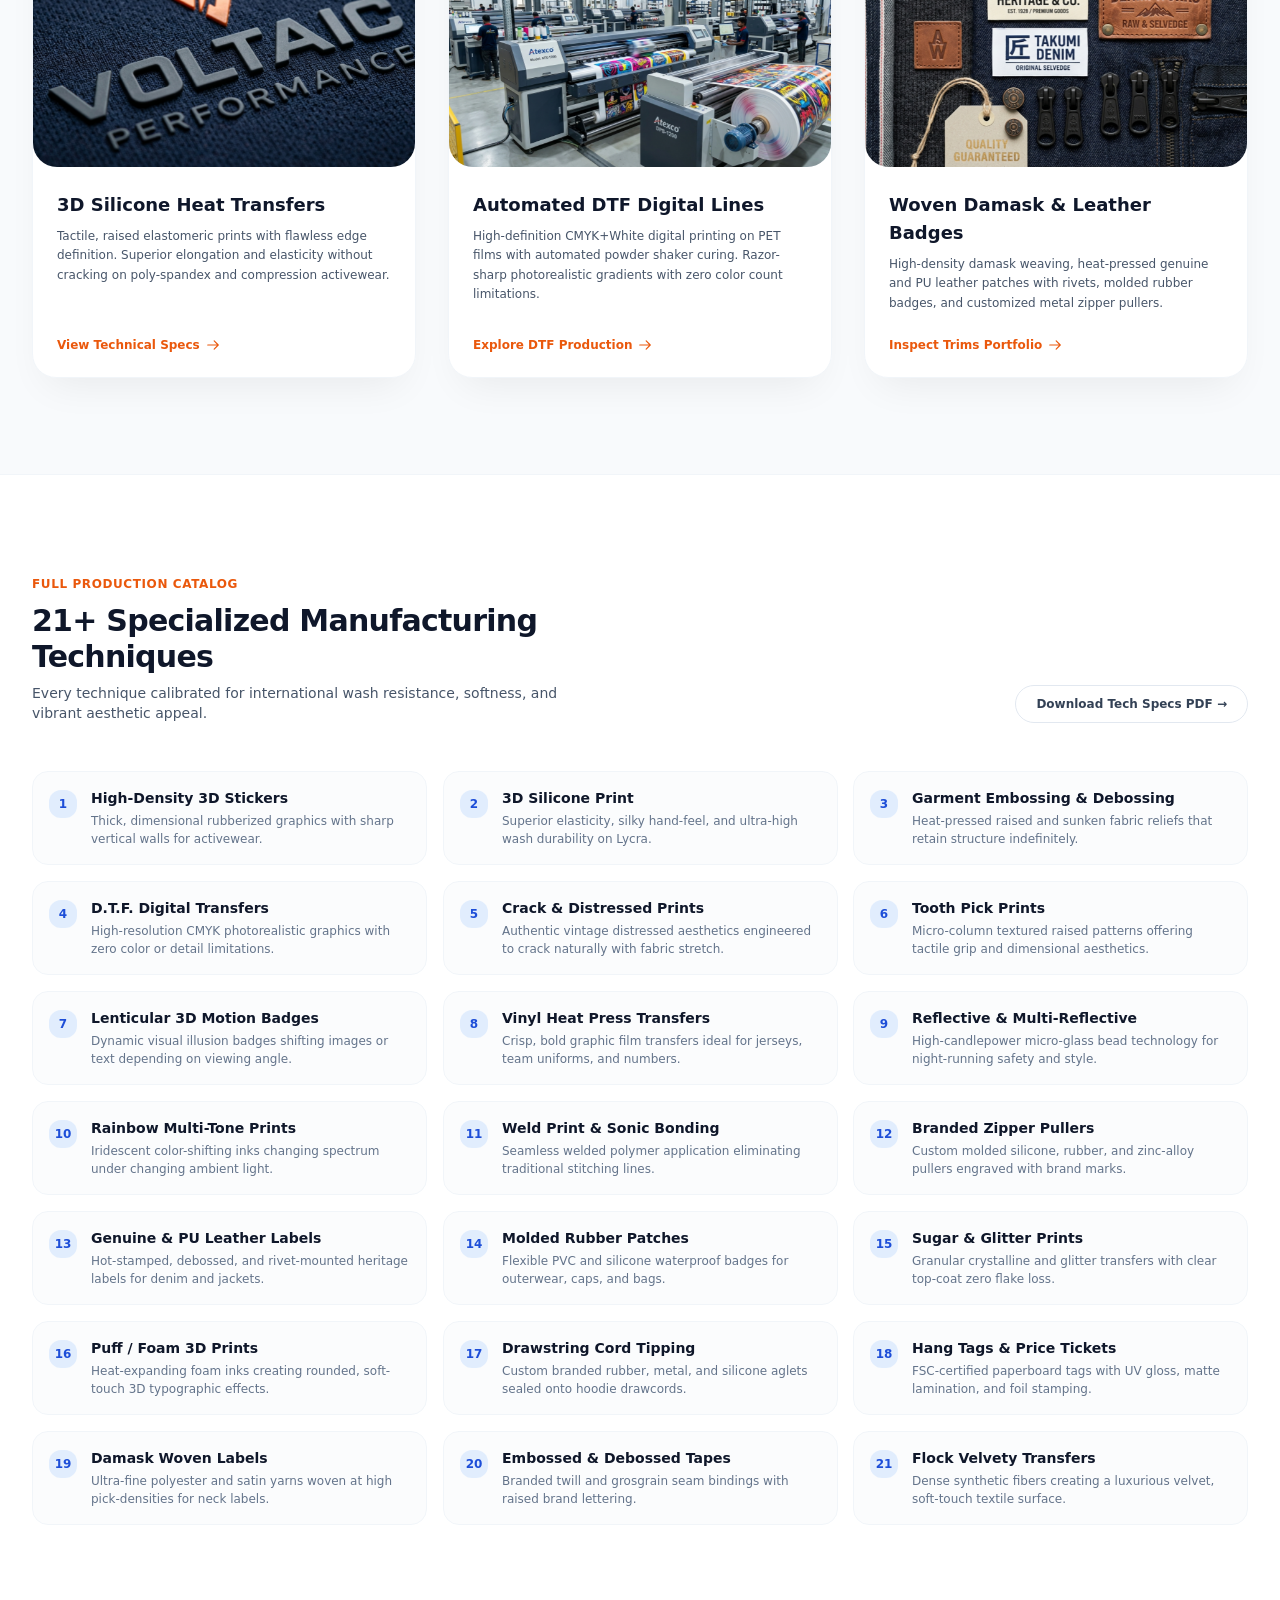
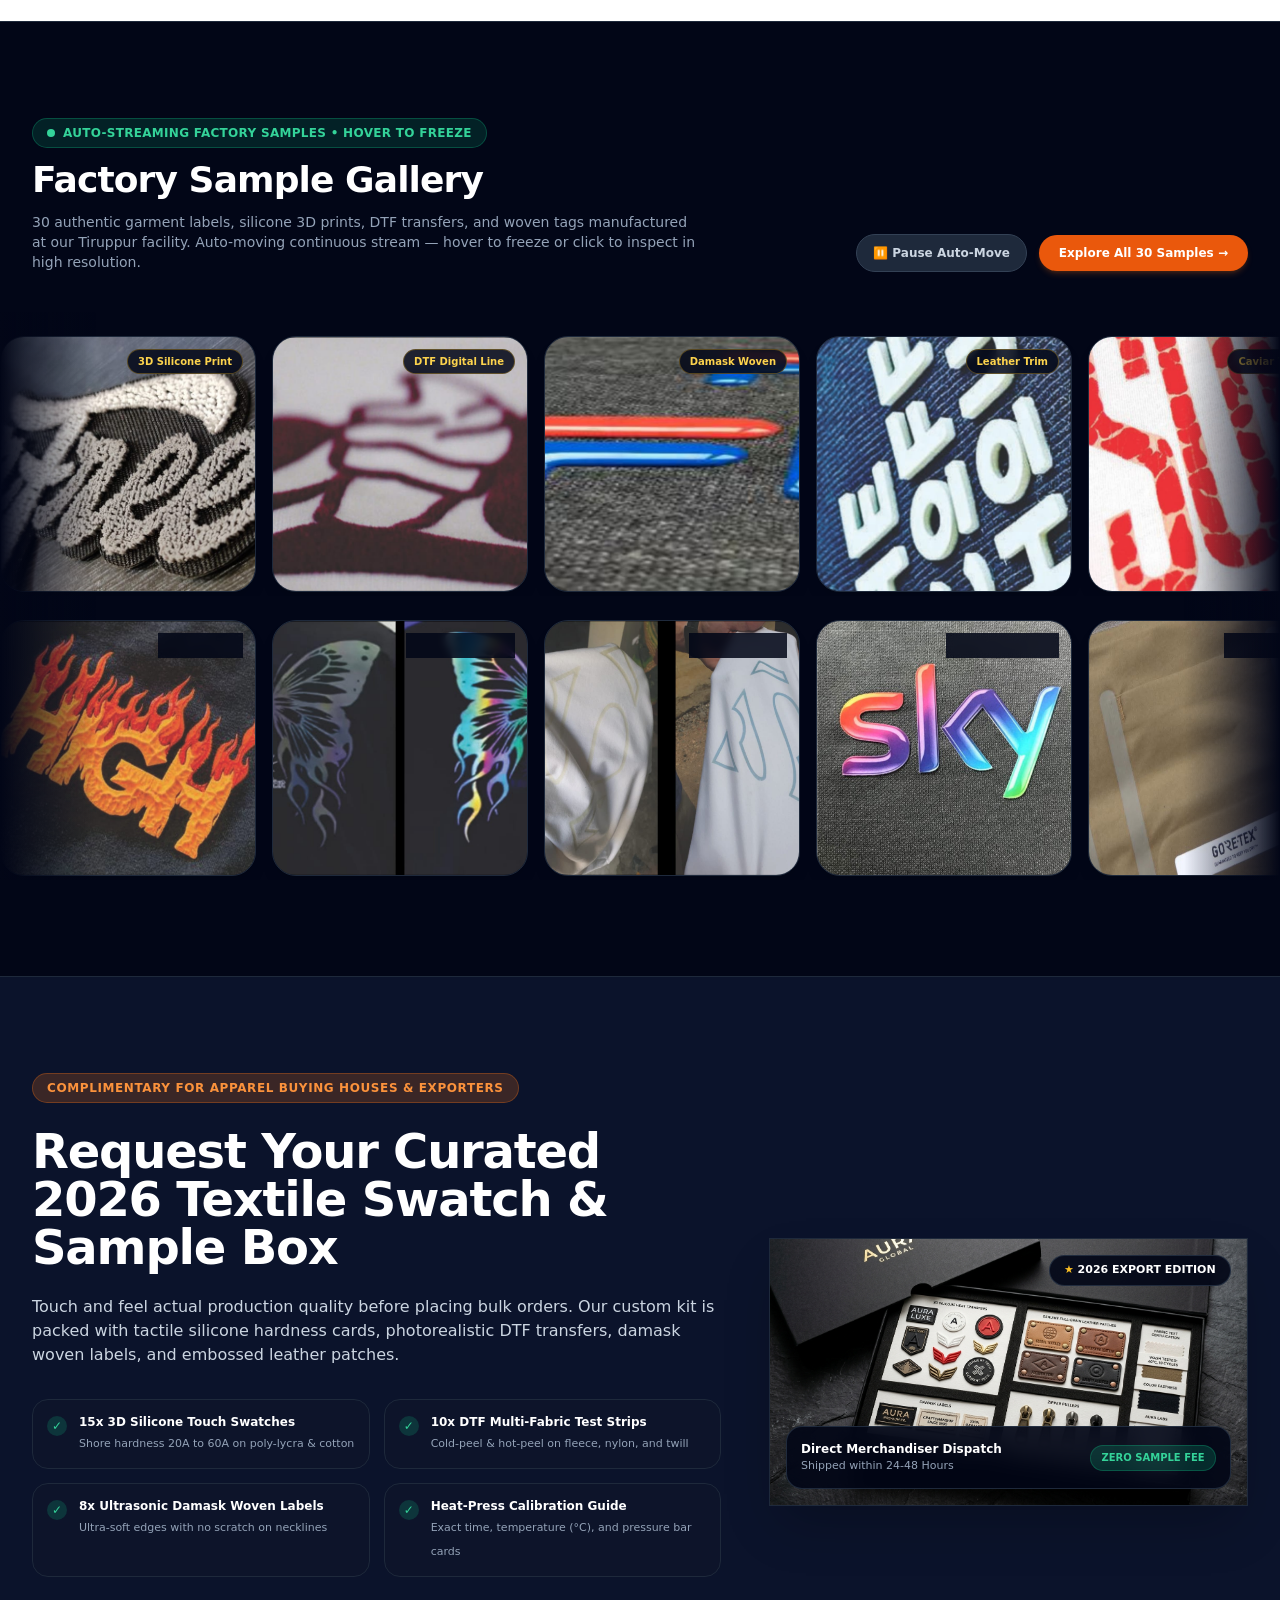
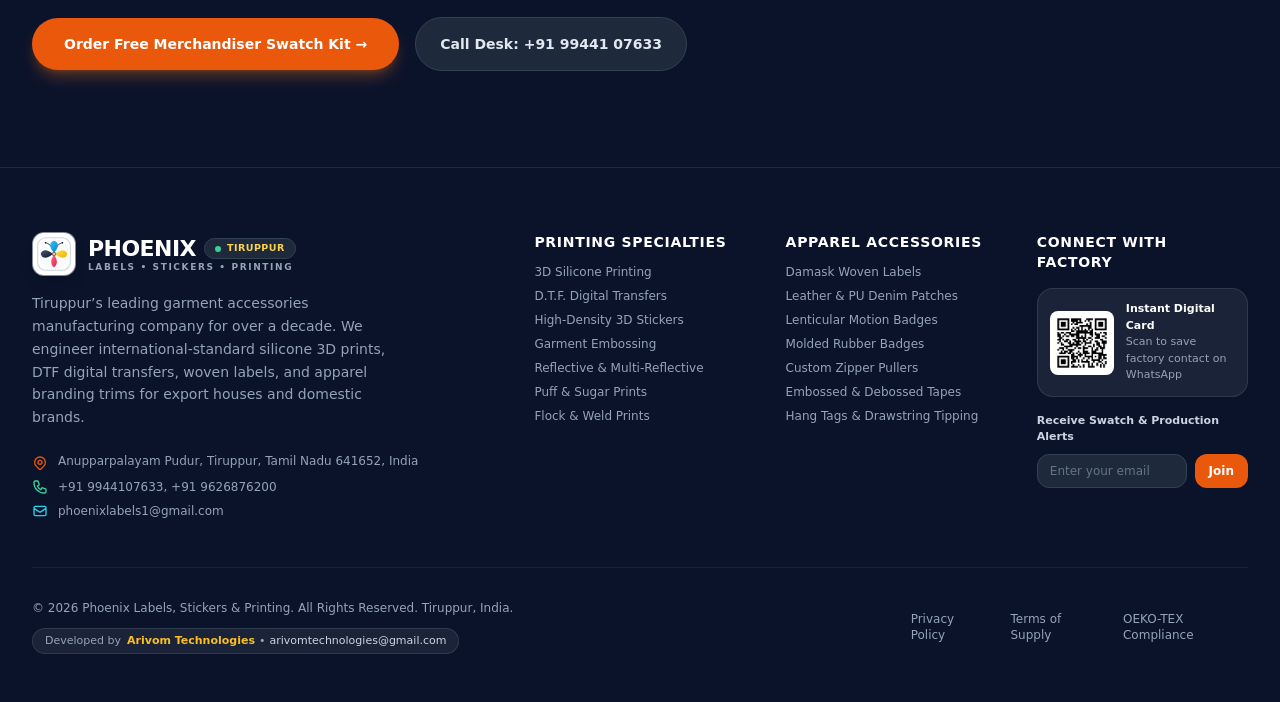
==== commit 98bb3ee4: "deploy: update OpenGraph and social share preview with brand logo emblem" ====
--- a/index.html
+++ b/index.html
@@ -14,19 +14,23 @@
 
   <!-- Open Graph / Facebook / LinkedIn / WhatsApp Social Share Tags -->
   <meta property="og:type" content="website">
+  <meta property="og:url" content="https://phoenixprintsolution.com/">
   <meta property="og:site_name" content="Phoenix Labels, Stickers &amp; Printing">
   <meta property="og:title" content="Phoenix Labels, Stickers &amp; Printing | Tiruppur Textile Trims &amp; DTF">
   <meta property="og:description" content="Tiruppur's premier garment accessories manufacturer. 3D silicone heat transfers, DTF digital transfers, and woven labels for global apparel export houses. Fast sampling &amp; direct factory pricing.">
-  <meta property="og:image" content="/og-image.jpg">
-  <meta property="og:image:width" content="1200">
-  <meta property="og:image:height" content="630">
-  <meta property="og:image:alt" content="Phoenix Apparel Branding &amp; Silicone 3D Heat Transfers">
+  <meta property="og:image" content="https://phoenixprintsolution.com/logo.png">
+  <meta property="og:image:secure_url" content="https://phoenixprintsolution.com/logo.png">
+  <meta property="og:image:type" content="image/png">
+  <meta property="og:image:width" content="600">
+  <meta property="og:image:height" content="600">
+  <meta property="og:image:alt" content="Phoenix Labels, Stickers &amp; Printing Emblem">
 
   <!-- Twitter / X Card Meta Tags -->
-  <meta name="twitter:card" content="summary_large_image">
+  <meta name="twitter:card" content="summary">
   <meta name="twitter:title" content="Phoenix Labels, Stickers &amp; Printing | Tiruppur">
   <meta name="twitter:description" content="Commercial garment accessories, high-density 3D silicone printing, DTF digital transfers, and woven damask labels manufacturer in Tiruppur.">
-  <meta name="twitter:image" content="/og-image.jpg">
+  <meta name="twitter:image" content="https://phoenixprintsolution.com/logo.png">
+  <meta name="twitter:image:alt" content="Phoenix Labels Emblem">
 
   <!-- Favicon and Brand Icons -->
   <link rel="icon" type="image/svg+xml" href="favicon.svg">
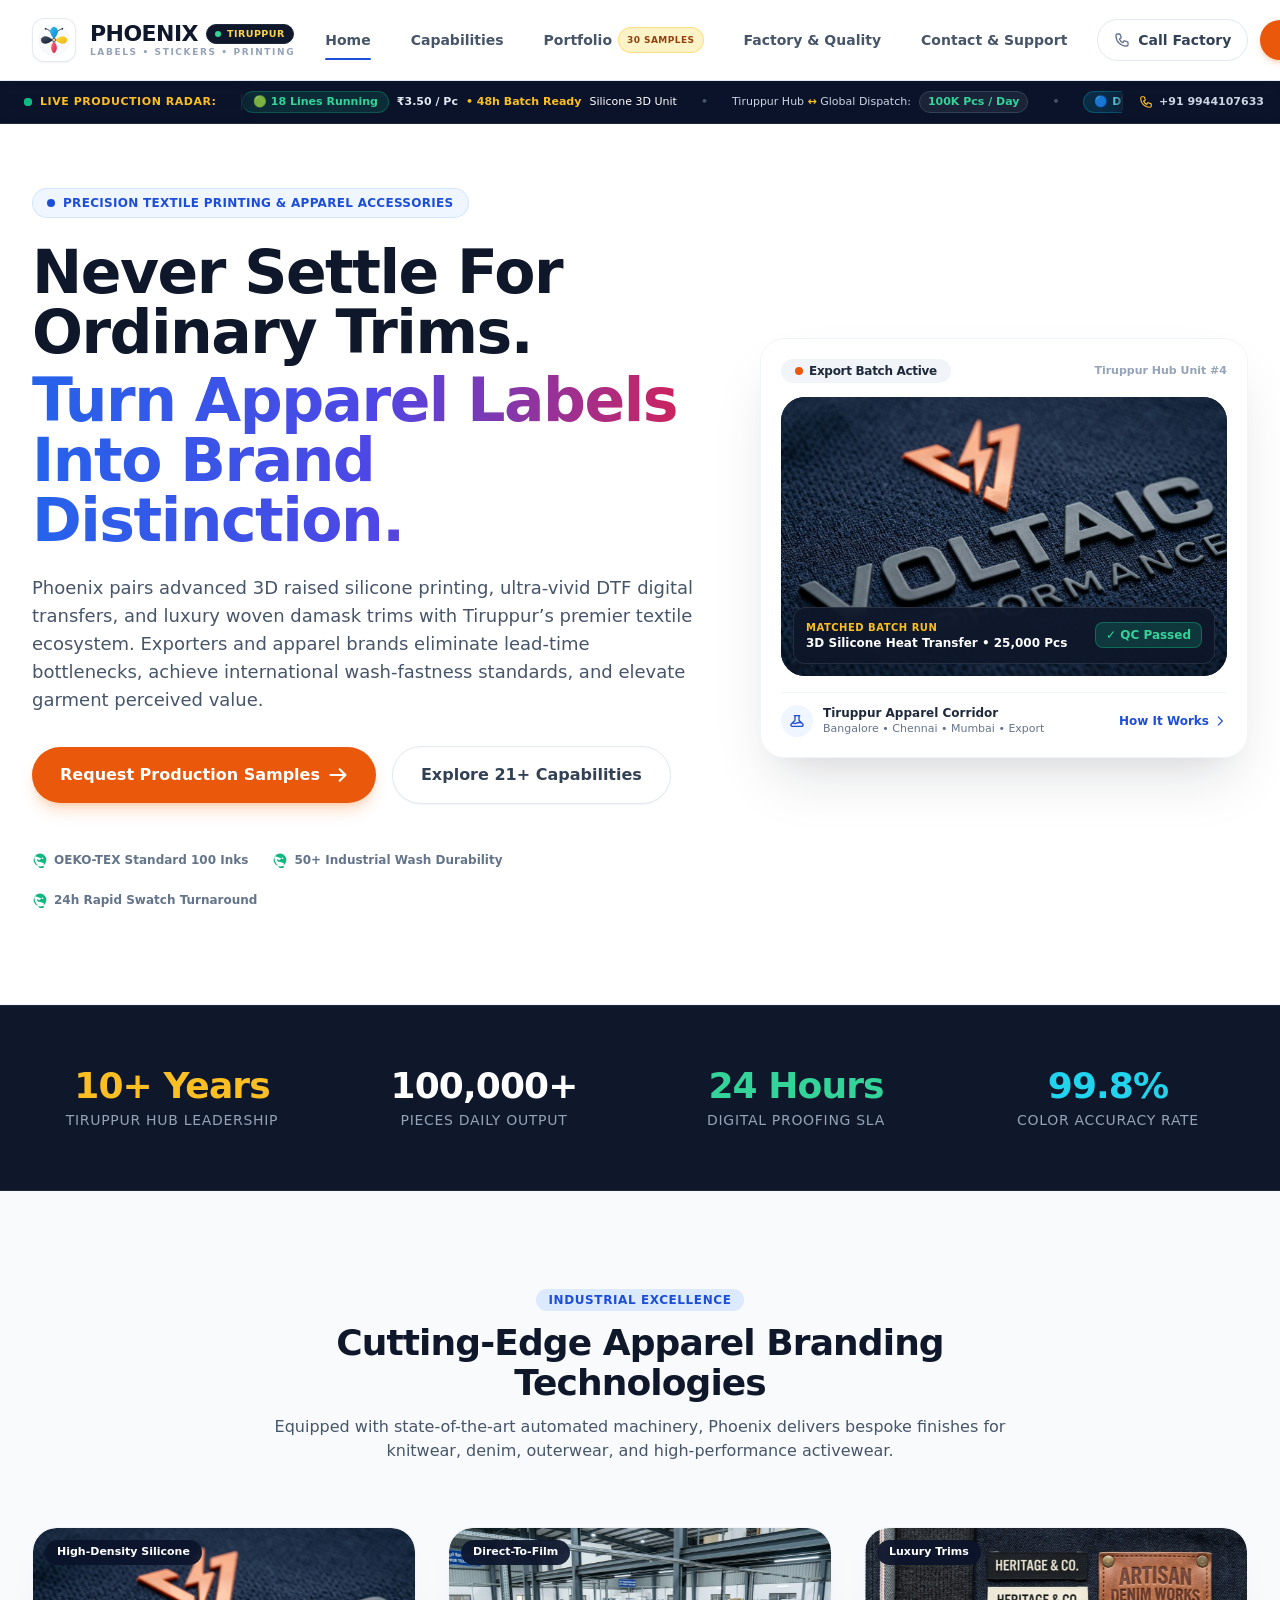
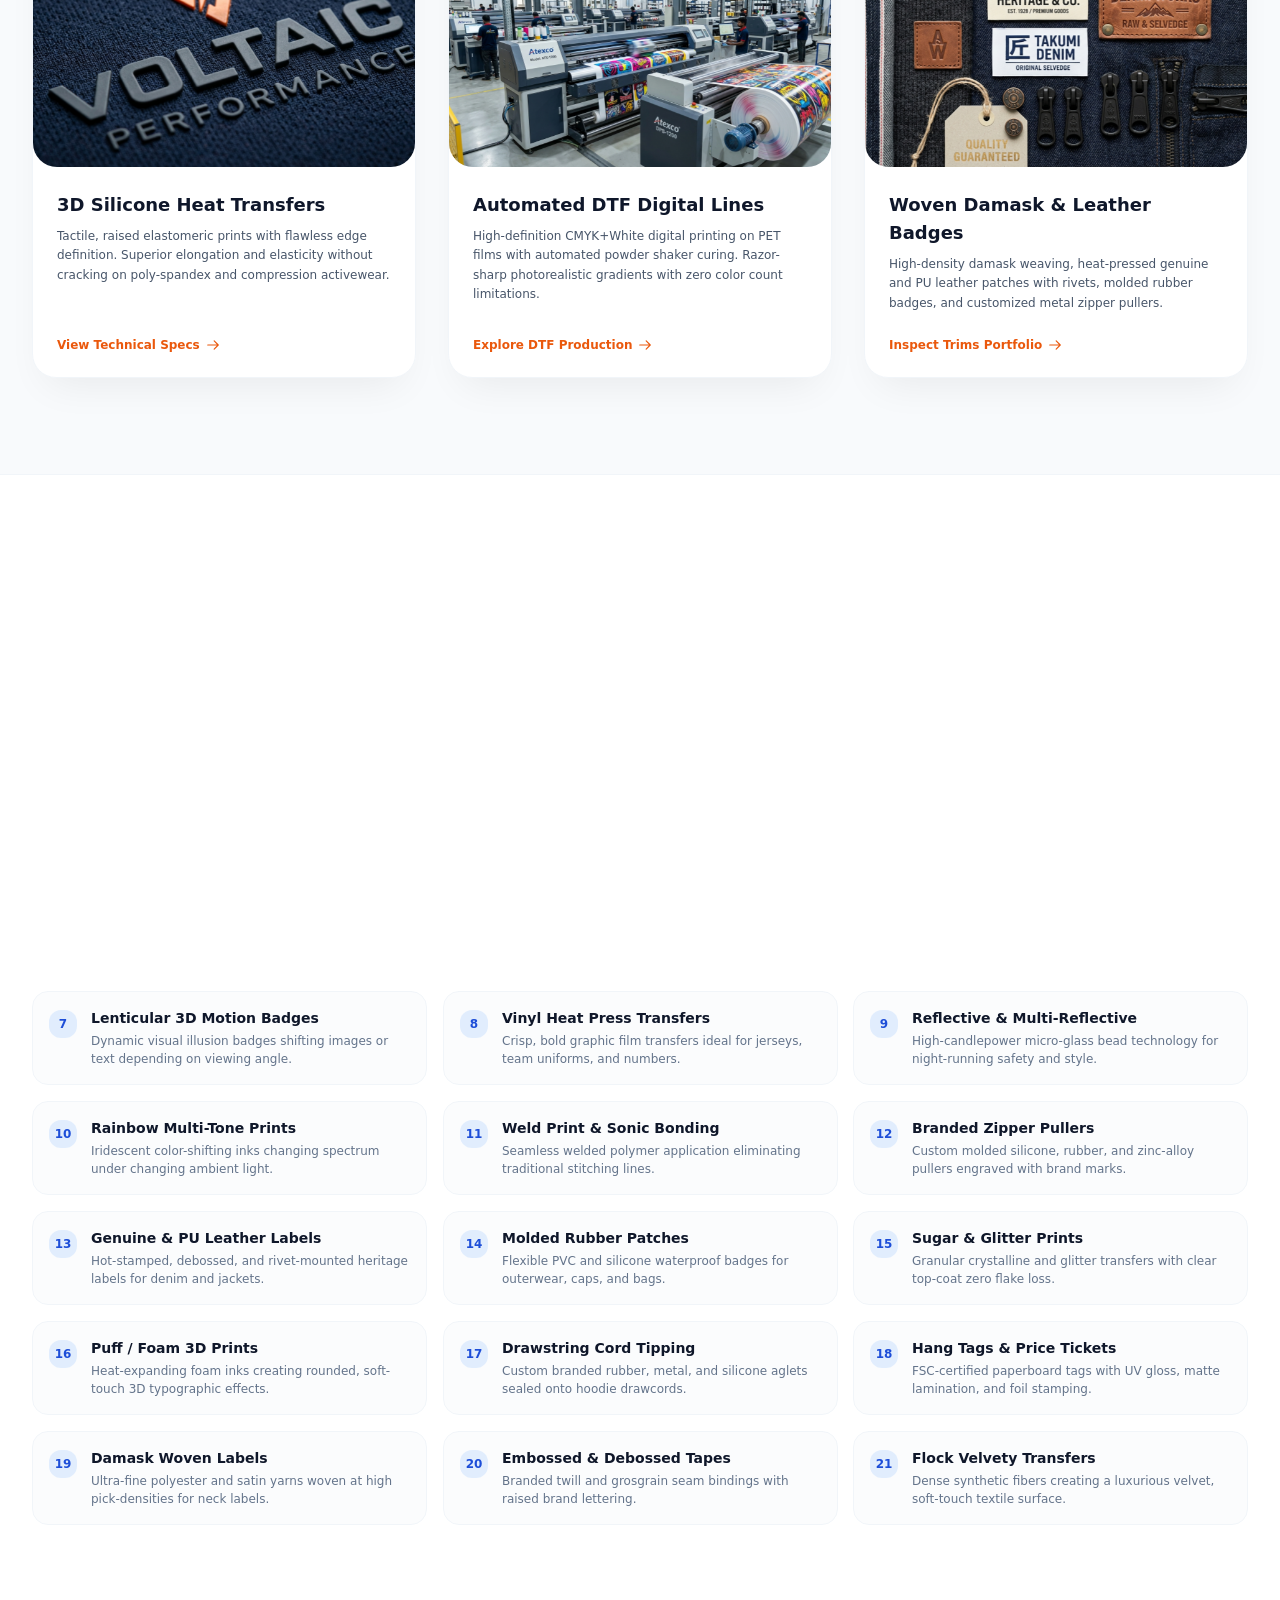
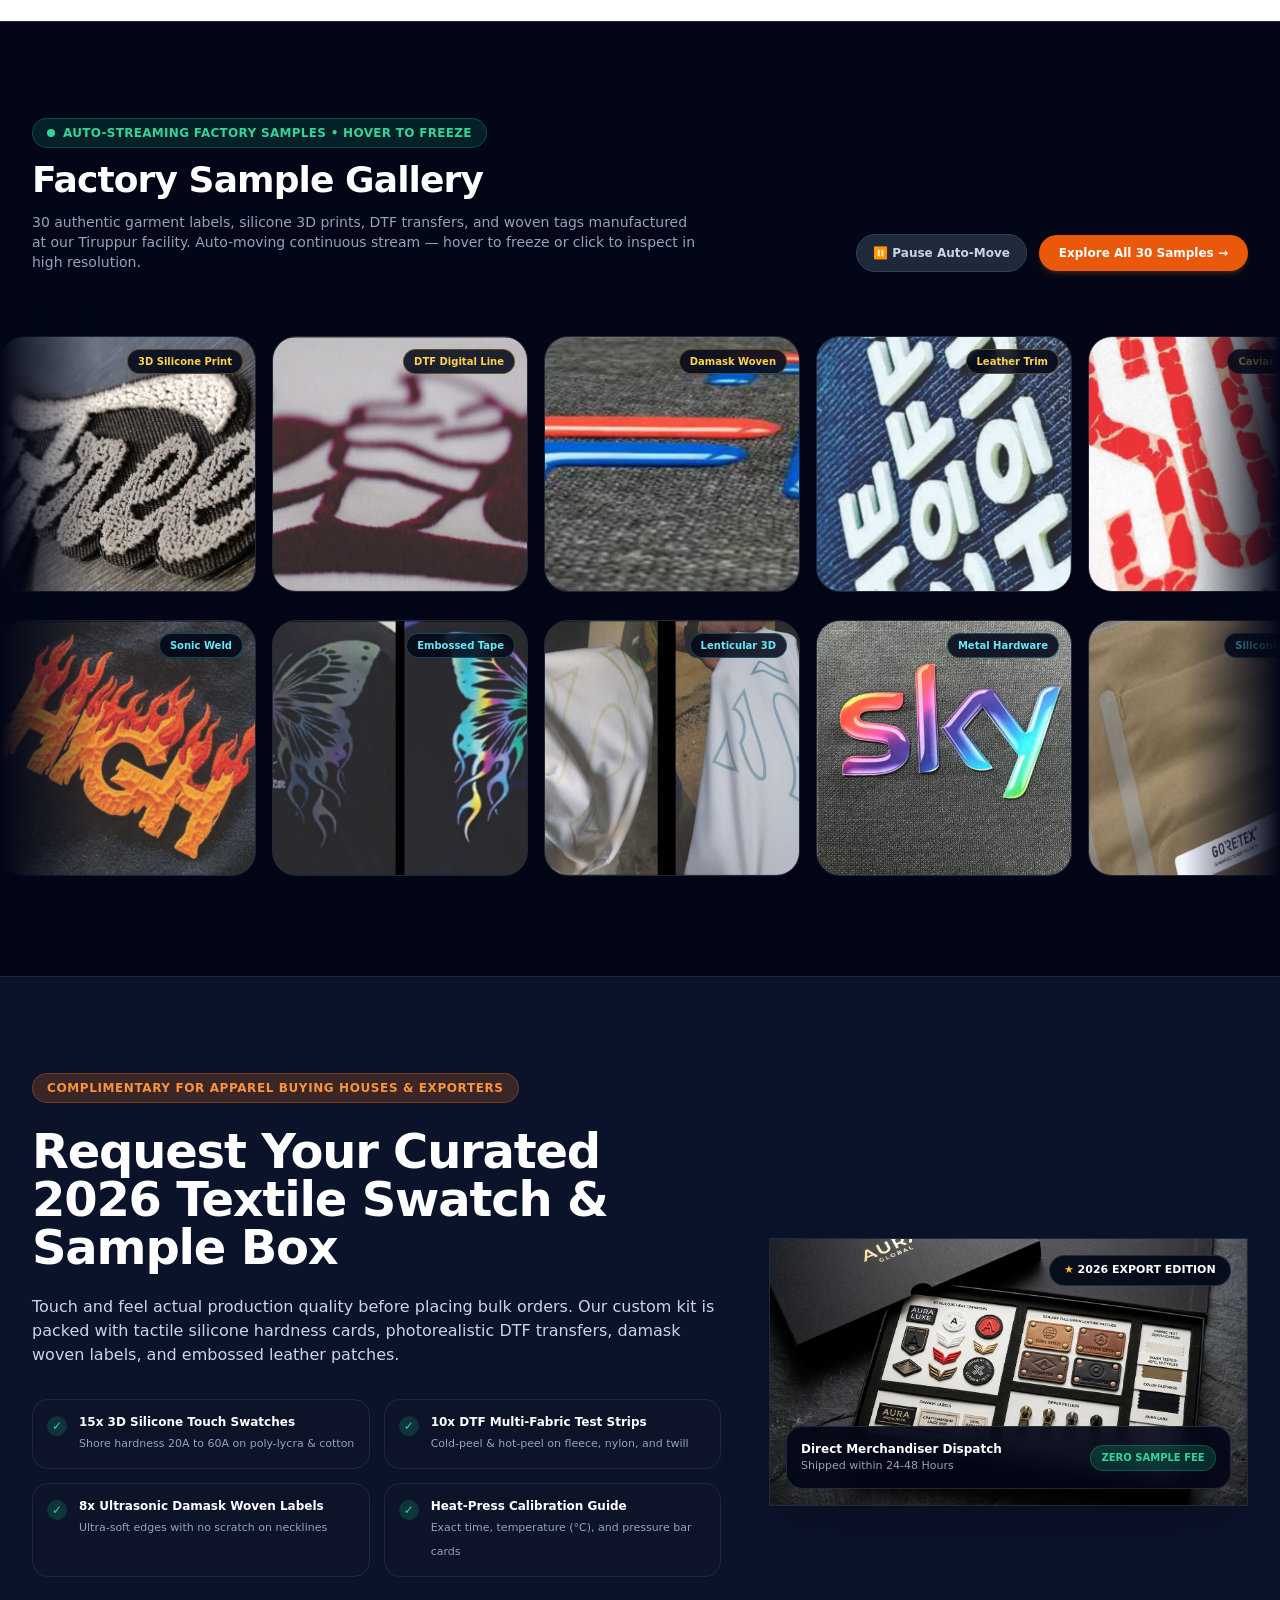
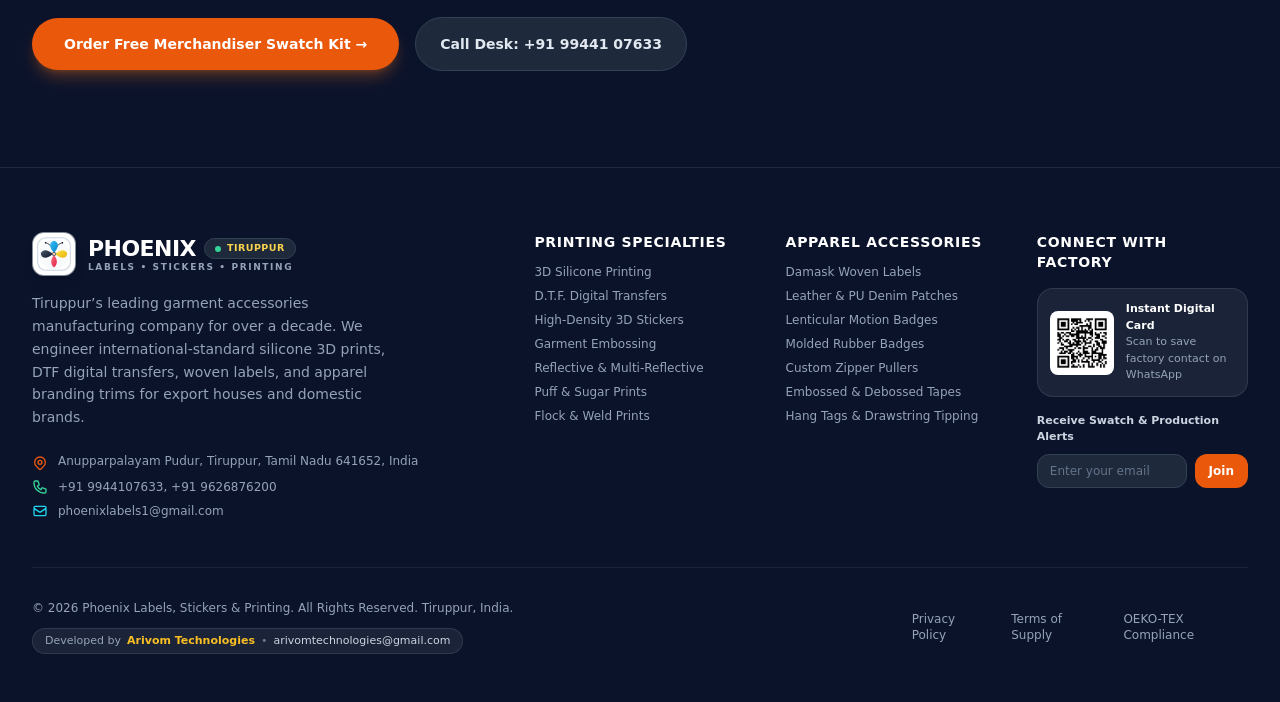
==== commit 4f15e627: "deploy: update footer developer credit to https://arivomtechnologies.com/" ====
--- a/index.html
+++ b/index.html
@@ -85,5 +85,5 @@
 <link rel="stylesheet" href="styles-52L52DRF.css"></head>
 <body class="bg-slate-50 text-slate-900 antialiased">
   <app-root></app-root>
-<script src="main-FN2OFNB2.js" type="module"></script></body>
+<script src="main-XO2V6GKP.js" type="module"></script></body>
 </html>
